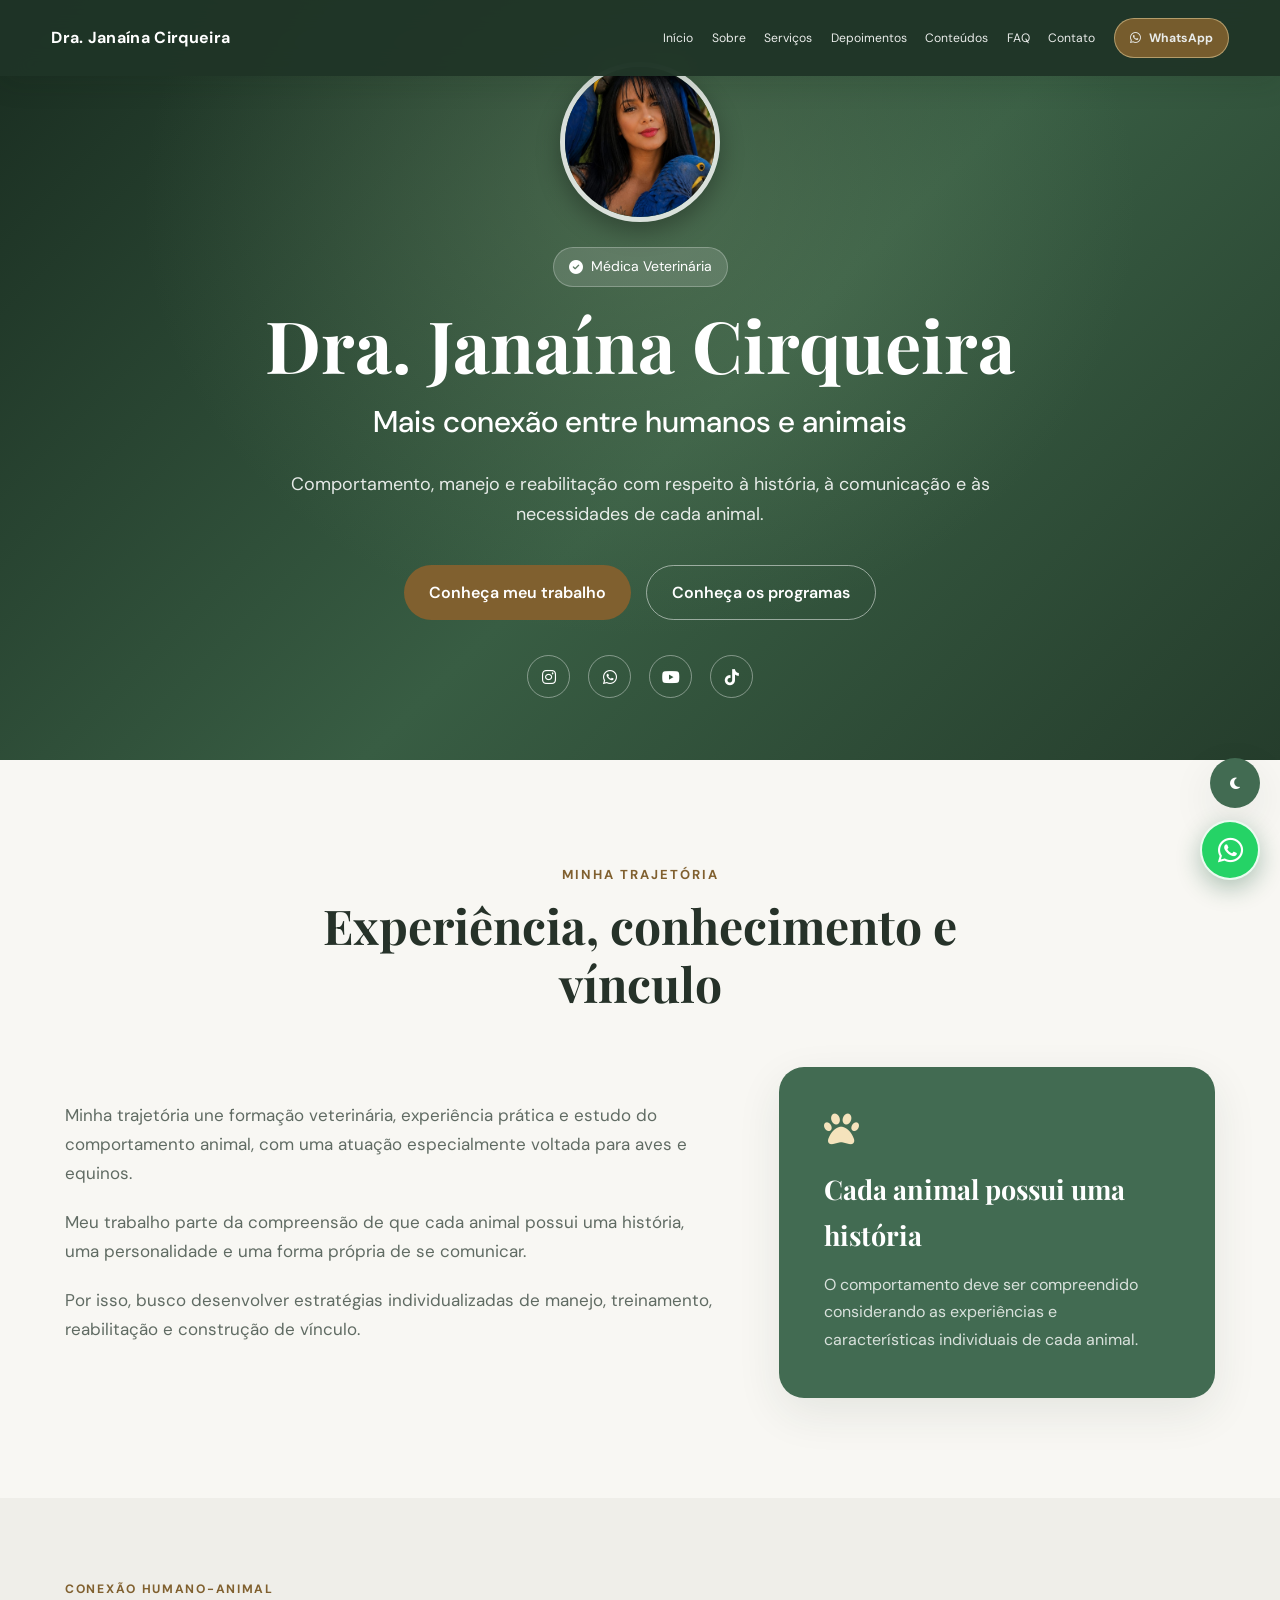
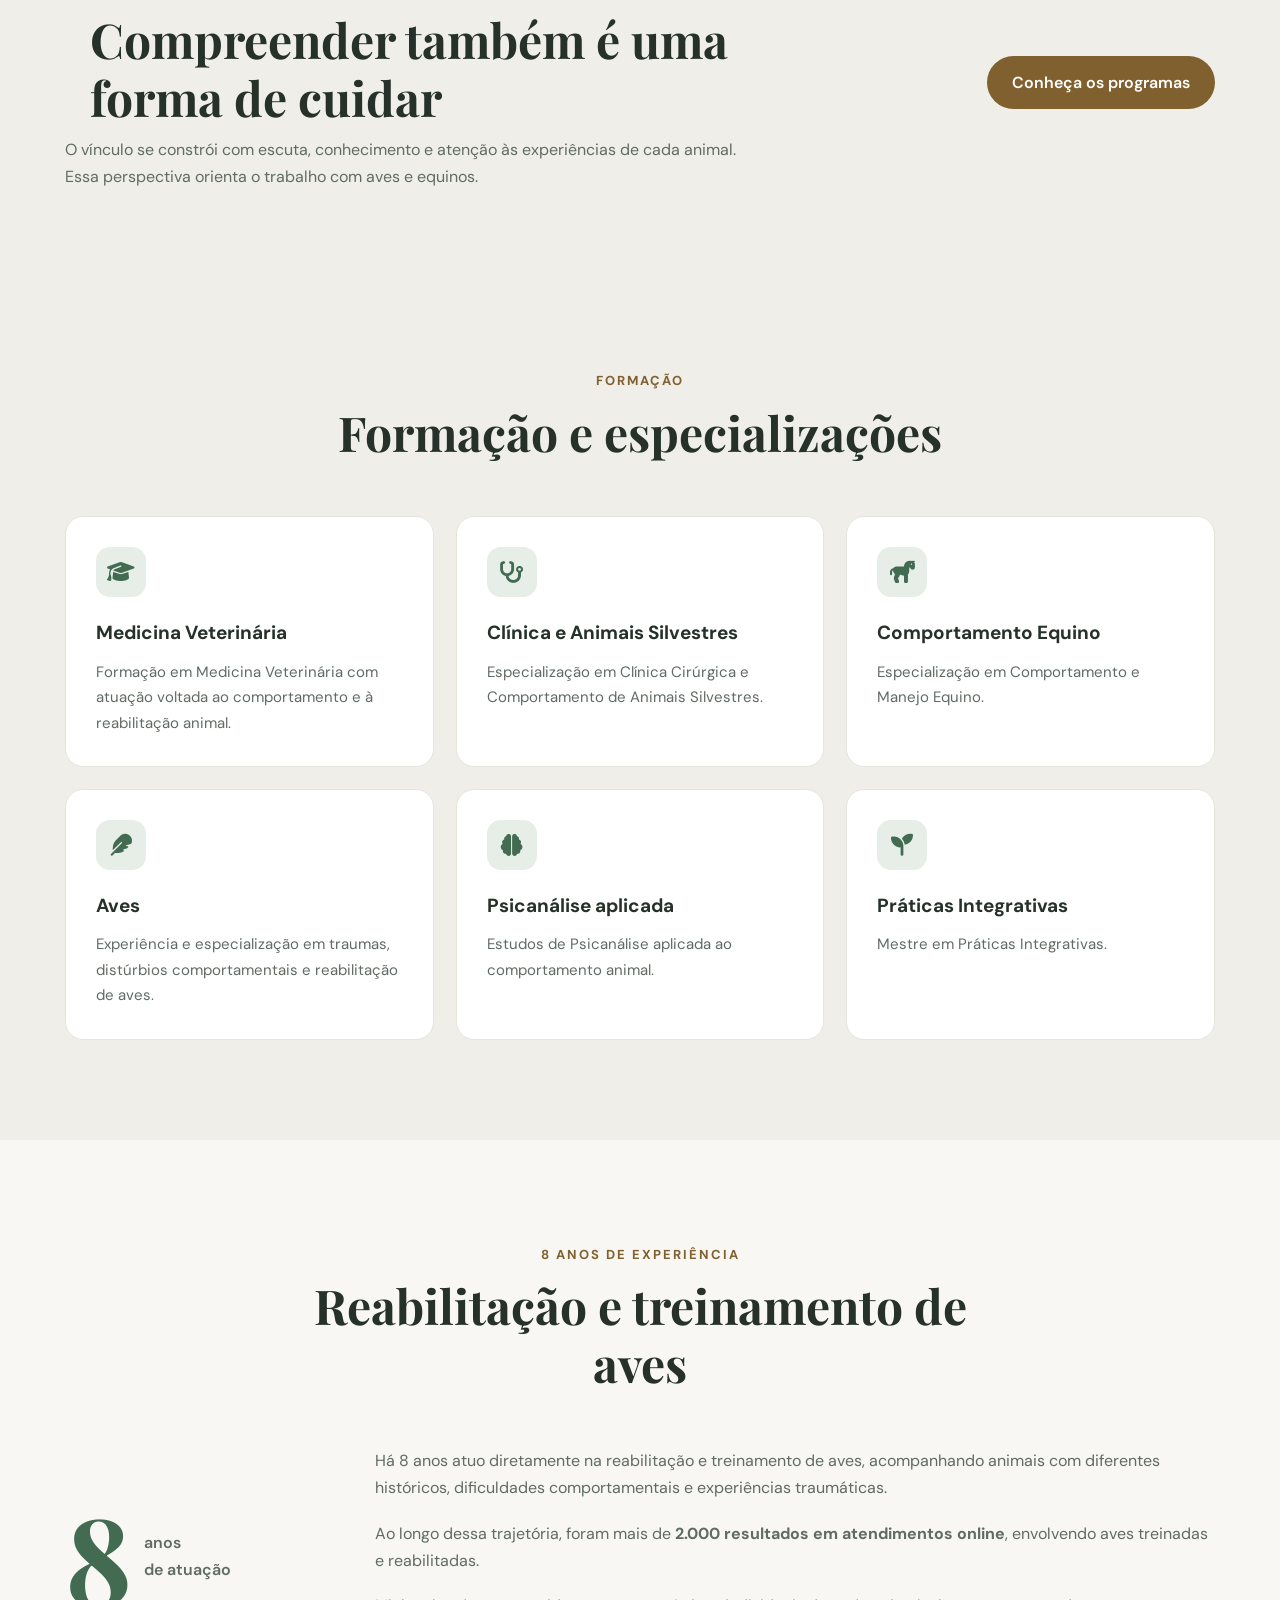
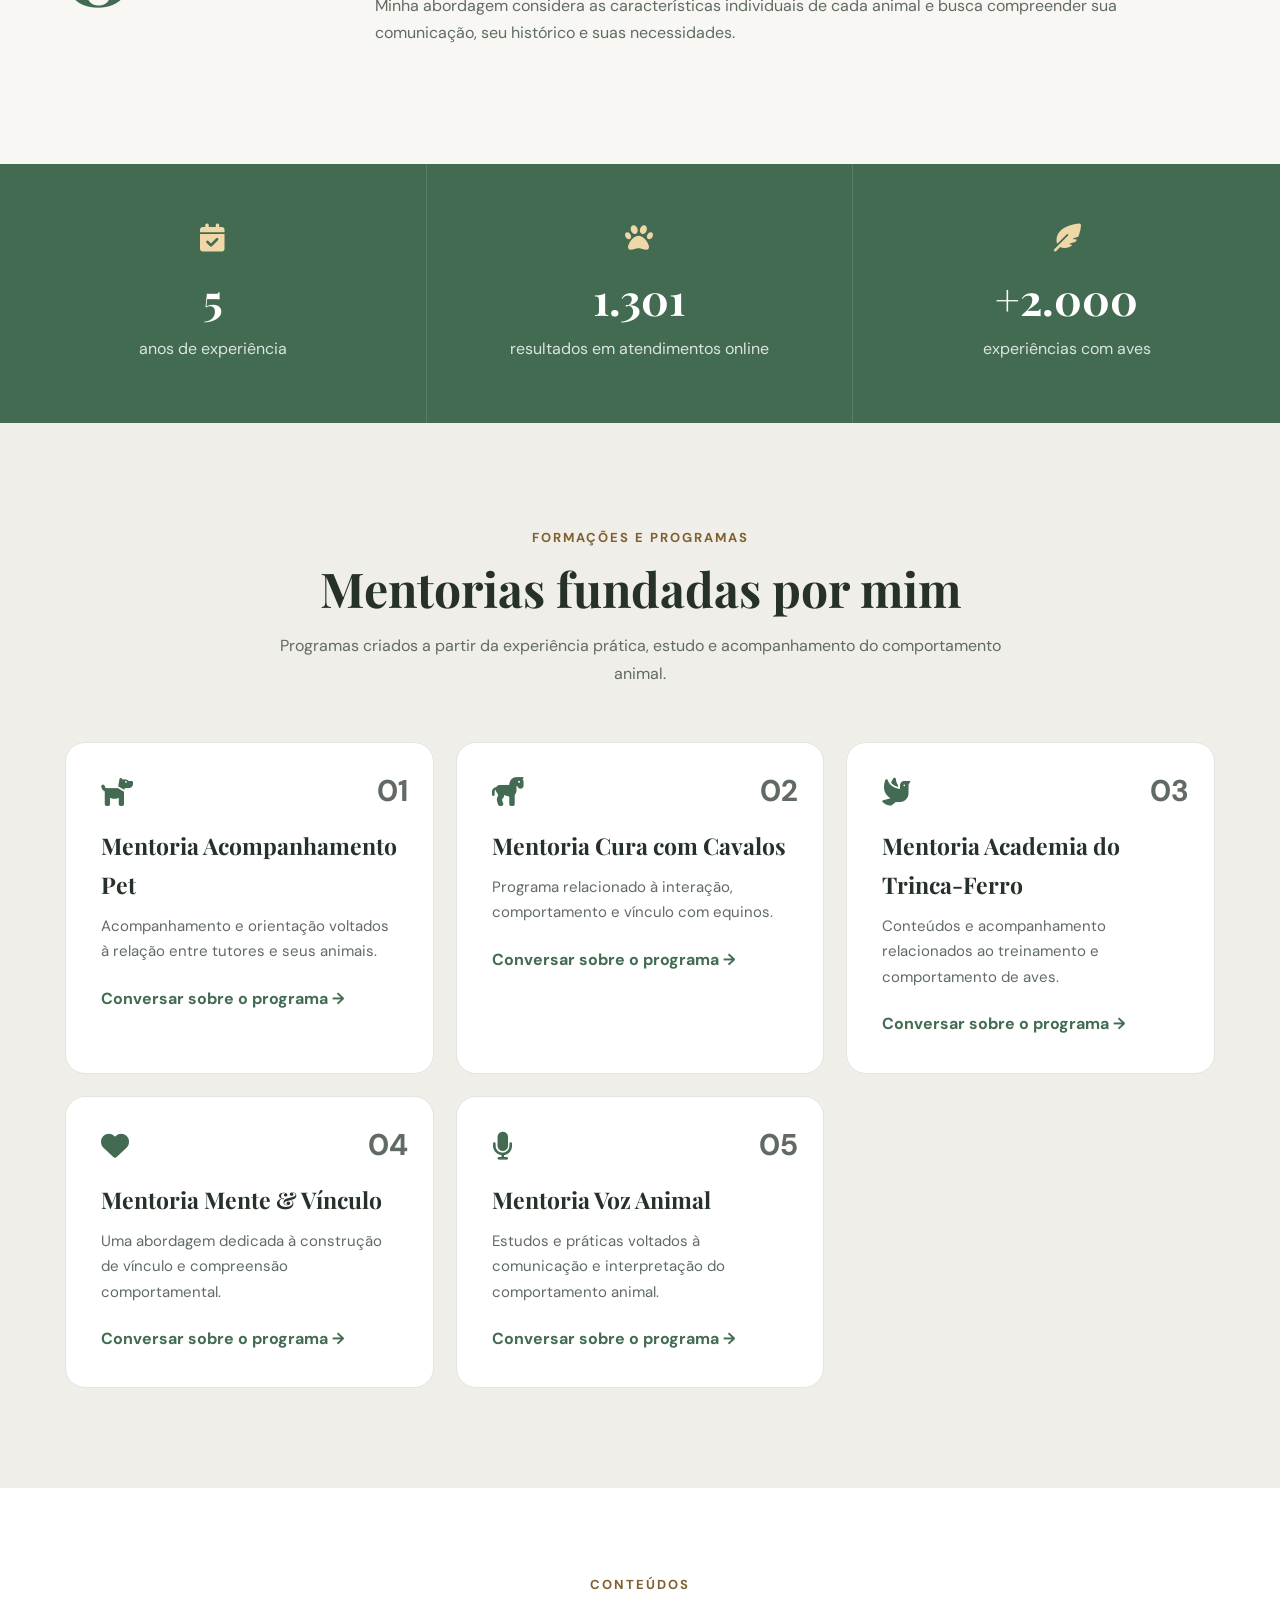
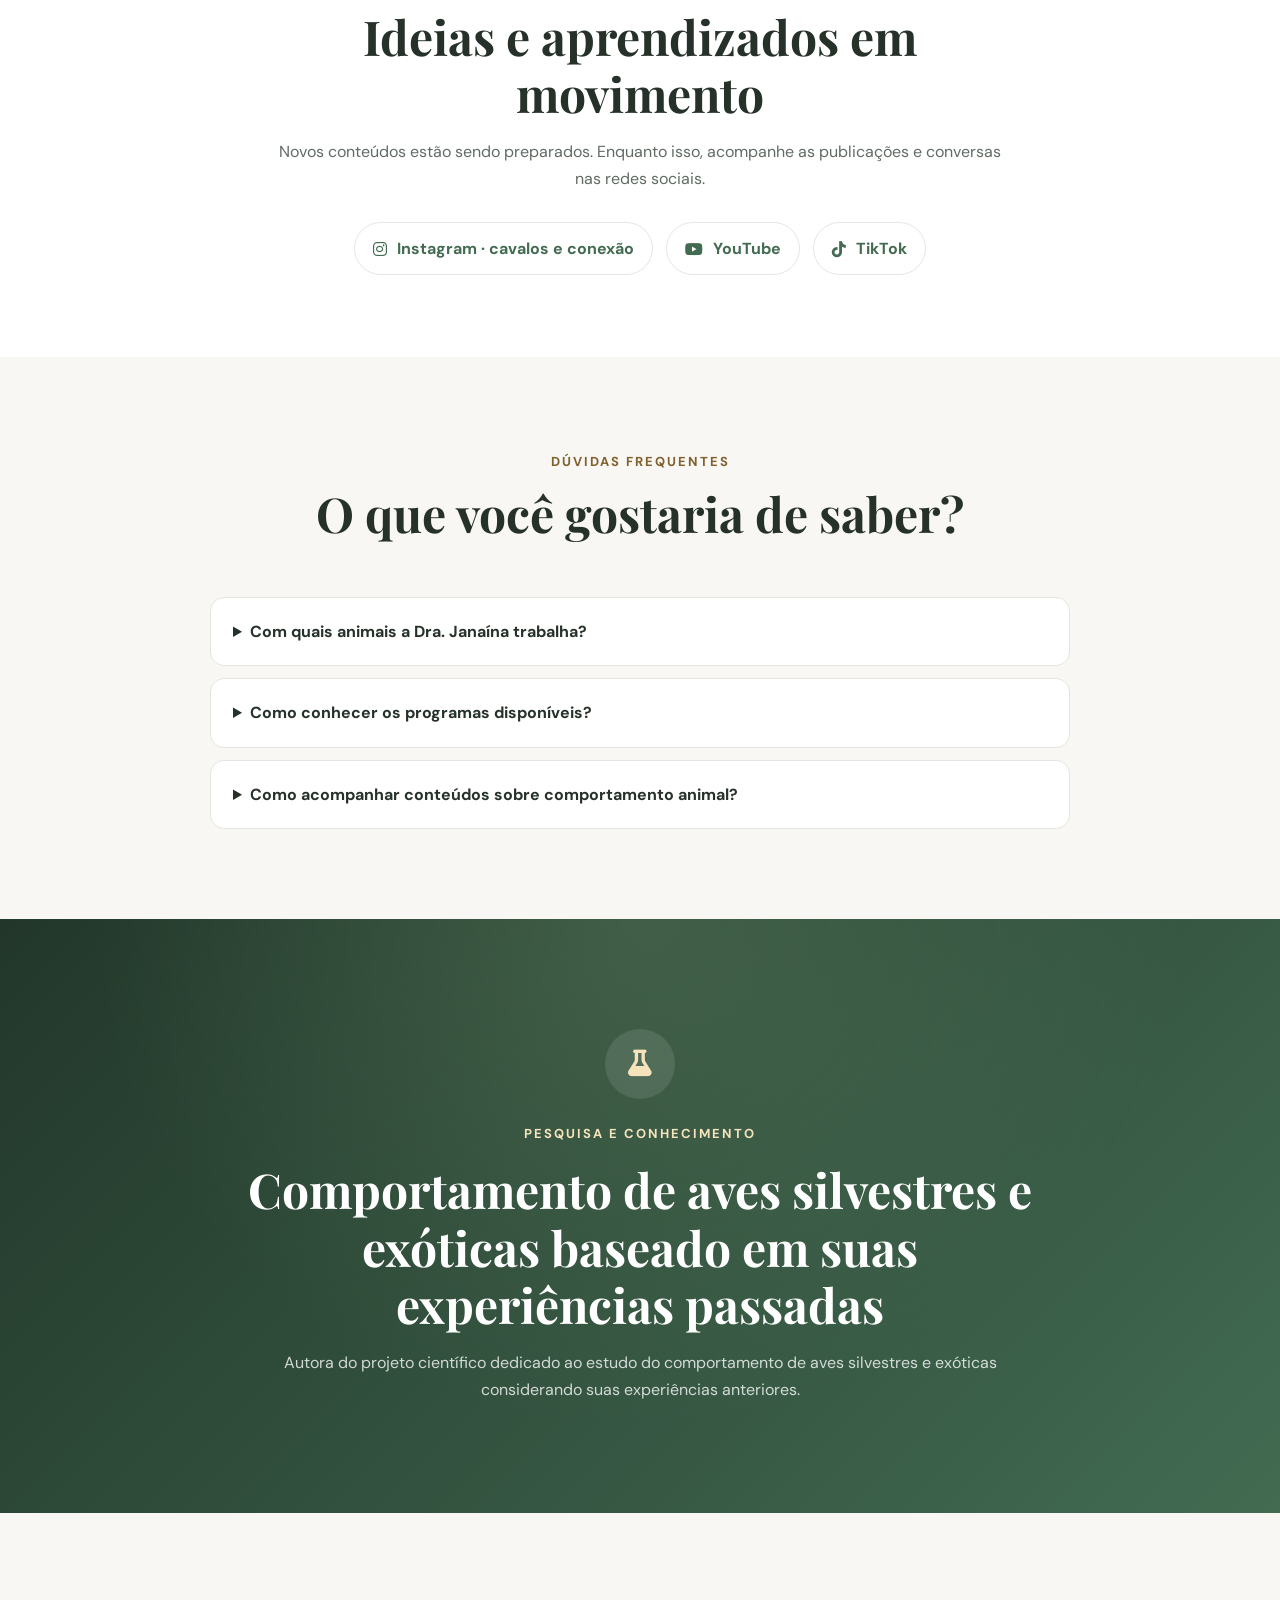
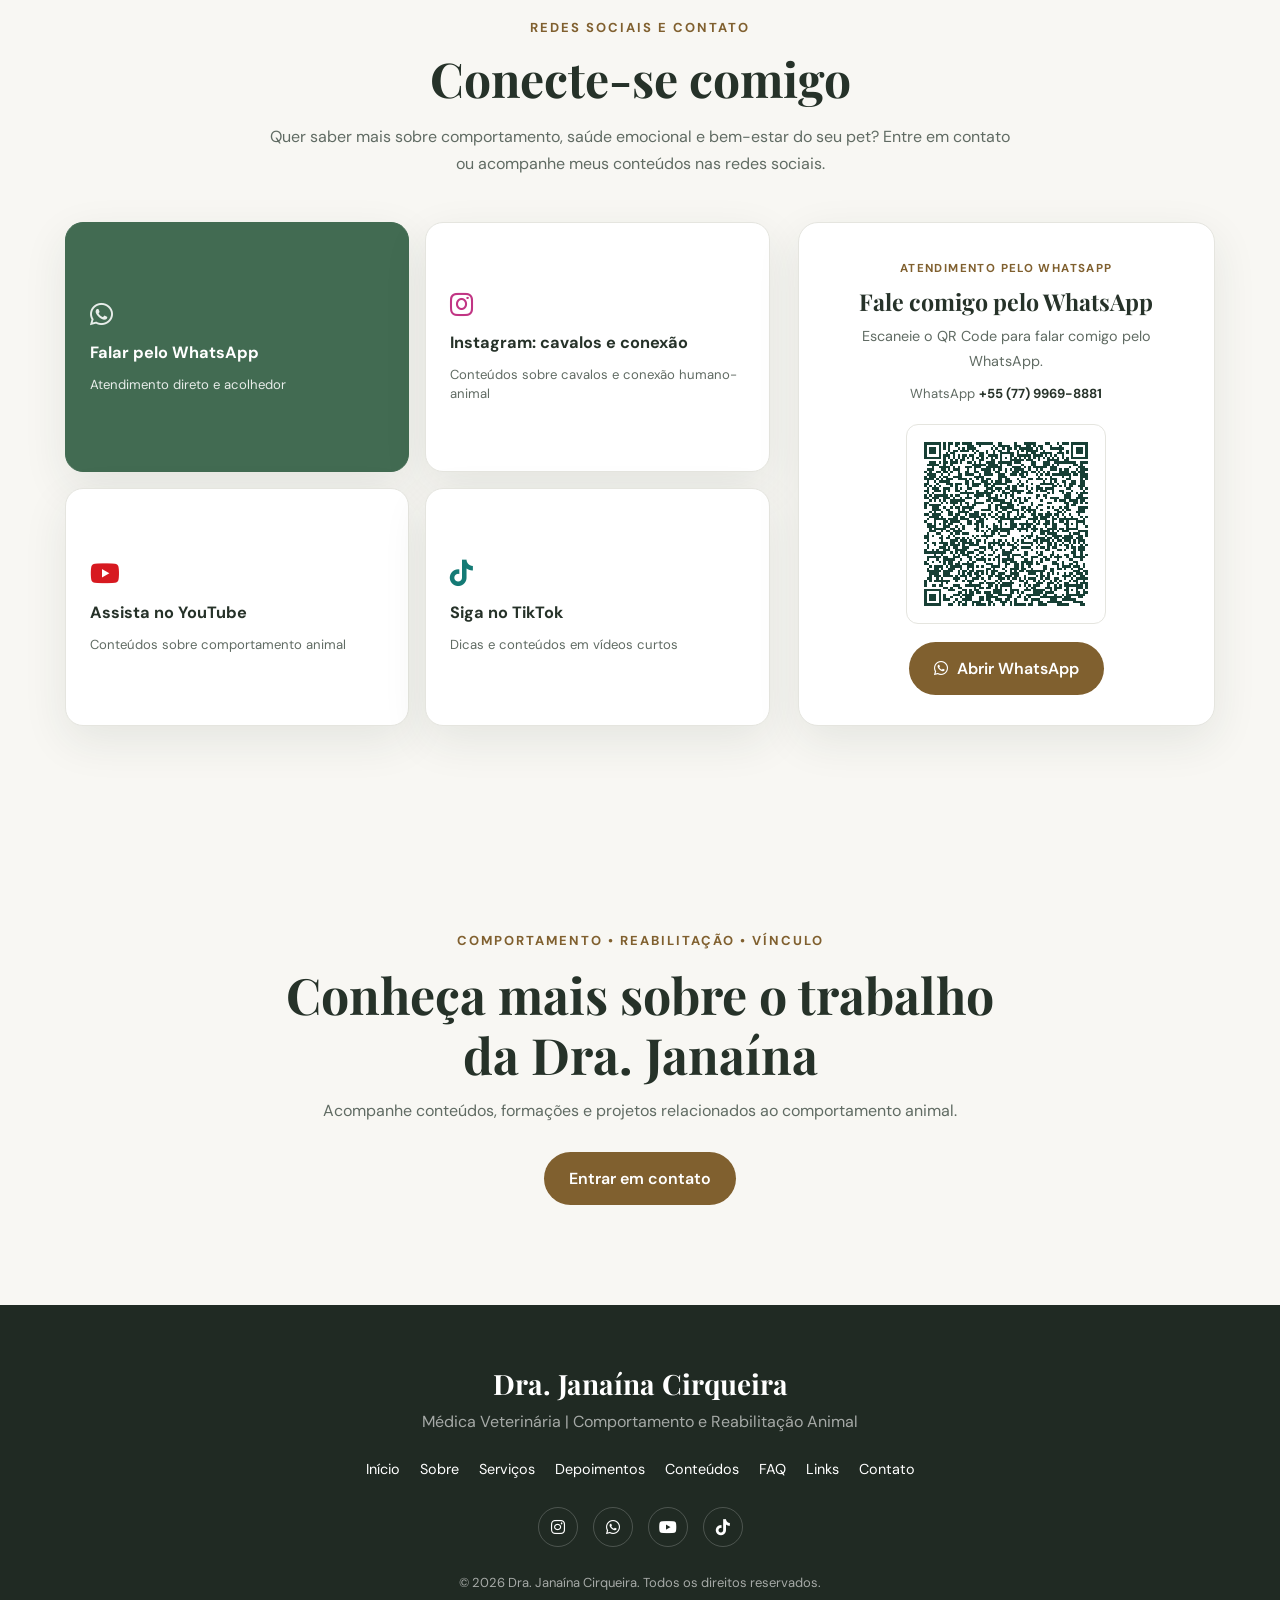
==== index.html @ d77b8976 "Fix accessibility and responsive layout issues Improve theme storage resilience, keyboard focus, and" ====
<!DOCTYPE html>
<html lang="pt-BR">
<head>
    <meta charset="UTF-8">
    <meta name="viewport" content="width=device-width, initial-scale=1.0">
    <title>Dra. Janaína Cirqueira | Mente Humano Animal</title>
    <meta name="description" content="Conheça o trabalho da Dra. Janaína Cirqueira com comportamento, manejo e reabilitação animal, com atuação especial em aves e equinos.">
    <link rel="canonical" href="https://danielvl33.github.io/perfil-janaina-site/">
    <meta property="og:type" content="website">
    <meta property="og:title" content="Dra. Janaína Cirqueira | Mente Humano Animal">
    <meta property="og:description" content="Comportamento, manejo e reabilitação animal com respeito à história e à comunicação de cada animal.">
    <meta property="og:url" content="https://danielvl33.github.io/perfil-janaina-site/">
    <meta property="og:image" content="https://danielvl33.github.io/perfil-janaina-site/img/janaina.jpg">
    <meta name="twitter:card" content="summary_large_image">
    <meta name="twitter:title" content="Dra. Janaína Cirqueira | Mente Humano Animal">
    <meta name="twitter:description" content="Comportamento, manejo e reabilitação animal com respeito à história e à comunicação de cada animal.">
    <meta name="twitter:image" content="https://danielvl33.github.io/perfil-janaina-site/img/janaina.jpg">
    <meta name="theme-color" content="#2f513c">
    <link rel="icon" href="favicon.svg" type="image/svg+xml">
    <link rel="stylesheet" href="style.css">
    <link rel="stylesheet" href="https://cdnjs.cloudflare.com/ajax/libs/font-awesome/6.5.2/css/all.min.css">
    <script type="application/ld+json">
    {
      "@context": "https://schema.org",
      "@type": "Person",
      "name": "Dra. Janaína Cirqueira",
      "jobTitle": "Médica Veterinária",
      "description": "Atuação em comportamento, manejo e reabilitação animal, com especial atenção a aves e equinos.",
      "image": "https://danielvl33.github.io/perfil-janaina-site/img/janaina.jpg",
      "sameAs": [
        "https://www.instagram.com/mentehumanoanimal?stkn=aWZvczNvdmJ4eDc5",
        "https://youtube.com/@mestredaconcienciaanimal?si=yA33mfYnlB5Yrd-f",
        "https://www.tiktok.com/@dracomportamental?_r=1&_t=ZS-9AFgJZx7Hey"
      ]
    }
    </script>
</head>
<body>

    <!-- BOTÃO TEMA -->
    <button class="theme-toggle" id="themeToggle" type="button" aria-label="Alternar tema">
        <i class="fa-solid fa-moon" aria-hidden="true"></i>
    </button>

    <!-- HERO -->
    <header class="hero" id="inicio">
        <div class="hero-overlay"></div>
        <nav class="site-nav" aria-label="Navegação principal">
            <a class="site-nav-brand" href="index.html#inicio">Dra. Janaína Cirqueira</a>
            <button class="nav-toggle" type="button" aria-expanded="false" aria-controls="primary-navigation" aria-label="Abrir menu">
                <span></span><span></span><span></span>
            </button>
            <div class="site-nav-links" id="primary-navigation">
                <a href="index.html#inicio">Início</a>
                <a href="index.html#sobre">Sobre</a>
                <a href="index.html#mentorias">Serviços</a>
                <a href="depoimentos.html">Depoimentos</a>
                <a href="index.html#conteudos">Conteúdos</a>
                <a href="index.html#faq">FAQ</a>
                <a href="index.html#contato">Contato</a>
                <a class="site-nav-featured nav-whatsapp" href="https://wa.me/557799698881?text=Ol%C3%A1%21+Preciso+de+ajuda+com+meu+pet+e+vi+que+voc%C3%AA+trabalha+com+comportamento+e+sa%C3%BAde+emocional.+Pode+me+orientar%3F" target="_blank" rel="noopener noreferrer"><i class="fa-brands fa-whatsapp" aria-hidden="true"></i> WhatsApp</a>
            </div>
        </nav>
        <div class="hero-content">
            <div class="profile-photo">
                <img src="img/janaina.jpg" alt="Dra. Janaína Cirqueira" class="profile-photo-img">
            </div>
            <span class="badge">
                <i class="fa-solid fa-circle-check" aria-hidden="true"></i>
                Médica Veterinária
            </span>
            <h1>Dra. Janaína Cirqueira</h1>
            <h2>Mais conexão entre humanos e animais</h2>
            <p>Comportamento, manejo e reabilitação com respeito à história, à comunicação e às necessidades de cada animal.</p>
            <div class="hero-buttons">
                <a href="#sobre" class="btn primary">Conheça meu trabalho</a>
                <a href="#mentorias" class="btn secondary">Conheça os programas</a>
            </div>
            <div class="social-links">
                <a href="https://www.instagram.com/mentehumanoanimal?stkn=aWZvczNvdmJ4eDc5" target="_blank" rel="noopener noreferrer" aria-label="Instagram"><i class="fa-brands fa-instagram" aria-hidden="true"></i></a>
                <a href="https://wa.me/557799698881?text=Ol%C3%A1%21+Preciso+de+ajuda+com+meu+pet+e+vi+que+voc%C3%AA+trabalha+com+comportamento+e+sa%C3%BAde+emocional.+Pode+me+orientar%3F" target="_blank" rel="noopener noreferrer" aria-label="WhatsApp"><i class="fa-brands fa-whatsapp" aria-hidden="true"></i></a>
                <a href="https://youtube.com/@mestredaconcienciaanimal?si=yA33mfYnlB5Yrd-f" target="_blank" rel="noopener noreferrer" aria-label="YouTube"><i class="fa-brands fa-youtube" aria-hidden="true"></i></a>
                <a href="https://www.tiktok.com/@dracomportamental?_r=1&amp;_t=ZS-9AFgJZx7Hey" target="_blank" rel="noopener noreferrer" aria-label="TikTok"><i class="fa-brands fa-tiktok" aria-hidden="true"></i></a>
            </div>
        </div>
    </header>

    <main>
        <!-- SOBRE -->
        <section class="section" id="sobre">
            <div class="section-title">
                <span>Minha trajetória</span>
                <h2>Experiência, conhecimento e vínculo</h2>
            </div>
            <div class="about-grid">
                <div class="about-text">
                    <p>Minha trajetória une formação veterinária, experiência prática e estudo do comportamento animal, com uma atuação especialmente voltada para aves e equinos.</p>
                    <p>Meu trabalho parte da compreensão de que cada animal possui uma história, uma personalidade e uma forma própria de se comunicar.</p>
                    <p>Por isso, busco desenvolver estratégias individualizadas de manejo, treinamento, reabilitação e construção de vínculo.</p>
                </div>
                <div class="highlight-card">
                    <i class="fa-solid fa-paw" aria-hidden="true"></i>
                    <h3>Cada animal possui uma história</h3>
                    <p>O comportamento deve ser compreendido considerando as experiências e características individuais de cada animal.</p>
                </div>
            </div>
        </section>

        <section class="connection-band" aria-labelledby="connection-title">
            <div>
                <span>Conexão humano-animal</span>
                <h2 id="connection-title">Compreender também é uma forma de cuidar</h2>
                <p>O vínculo se constrói com escuta, conhecimento e atenção às experiências de cada animal. Essa perspectiva orienta o trabalho com aves e equinos.</p>
            </div>
            <a class="btn primary" href="#mentorias">Conheça os programas</a>
        </section>

        <!-- FORMAÇÃO -->
        <section class="section gray-section">
            <div class="section-title">
                <span>Formação</span>
                <h2>Formação e especializações</h2>
            </div>
            <div class="cards-grid">
                <article class="info-card">
                    <div class="card-icon"><i class="fa-solid fa-graduation-cap" aria-hidden="true"></i></div>
                    <h3>Medicina Veterinária</h3>
                    <p>Formação em Medicina Veterinária com atuação voltada ao comportamento e à reabilitação animal.</p>
                </article>
                <article class="info-card">
                    <div class="card-icon"><i class="fa-solid fa-stethoscope" aria-hidden="true"></i></div>
                    <h3>Clínica e Animais Silvestres</h3>
                    <p>Especialização em Clínica Cirúrgica e Comportamento de Animais Silvestres.</p>
                </article>
                <article class="info-card">
                    <div class="card-icon"><i class="fa-solid fa-horse" aria-hidden="true"></i></div>
                    <h3>Comportamento Equino</h3>
                    <p>Especialização em Comportamento e Manejo Equino.</p>
                </article>
                <article class="info-card">
                    <div class="card-icon"><i class="fa-solid fa-feather" aria-hidden="true"></i></div>
                    <h3>Aves</h3>
                    <p>Experiência e especialização em traumas, distúrbios comportamentais e reabilitação de aves.</p>
                </article>
                <article class="info-card">
                    <div class="card-icon"><i class="fa-solid fa-brain" aria-hidden="true"></i></div>
                    <h3>Psicanálise aplicada</h3>
                    <p>Estudos de Psicanálise aplicada ao comportamento animal.</p>
                </article>
                <article class="info-card">
                    <div class="card-icon"><i class="fa-solid fa-seedling" aria-hidden="true"></i></div>
                    <h3>Práticas Integrativas</h3>
                    <p>Mestre em Práticas Integrativas.</p>
                </article>
            </div>
        </section>

        <!-- AVES -->
        <section class="section" id="aves">
            <div class="section-title">
                <span>8 anos de experiência</span>
                <h2>Reabilitação e treinamento de aves</h2>
            </div>
            <div class="birds-content">
                <div class="experience-number">
                    <strong>8</strong>
                    <span>anos<br>de atuação</span>
                </div>
                <div>
                    <p>Há 8 anos atuo diretamente na reabilitação e treinamento de aves, acompanhando animais com diferentes históricos, dificuldades comportamentais e experiências traumáticas.</p>
                    <p>Ao longo dessa trajetória, foram mais de <strong>2.000 resultados em atendimentos online</strong>, envolvendo aves treinadas e reabilitadas.</p>
                    <p>Minha abordagem considera as características individuais de cada animal e busca compreender sua comunicação, seu histórico e suas necessidades.</p>
                </div>
            </div>
        </section>

        <!-- NÚMEROS -->
        <section class="stats">
            <div class="stat">
                <i class="fa-solid fa-calendar-check" aria-hidden="true"></i>
                <strong data-number="8">0</strong>
                <span>anos de experiência</span>
            </div>
            <div class="stat">
                <i class="fa-solid fa-paw" aria-hidden="true"></i>
                <strong data-number="2000">0</strong>
                <span>resultados em atendimentos online</span>
            </div>
            <div class="stat">
                <i class="fa-solid fa-feather-pointed" aria-hidden="true"></i>
                <strong>+2.000</strong>
                <span>experiências com aves</span>
            </div>
        </section>

        <!-- MENTORIAS -->
        <section class="section gray-section" id="mentorias">
            <div class="section-title">
                <span>Formações e programas</span>
                <h2>Mentorias fundadas por mim</h2>
                <p>Programas criados a partir da experiência prática, estudo e acompanhamento do comportamento animal.</p>
            </div>
            <div class="mentorias-grid">
                <article class="mentoria">
                    <span class="number">01</span>
                    <i class="fa-solid fa-dog" aria-hidden="true"></i>
                    <h3>Mentoria Acompanhamento Pet</h3>
                    <p>Acompanhamento e orientação voltados à relação entre tutores e seus animais.</p>
                    <a href="https://wa.me/557799698881?text=Ol%C3%A1%21+Preciso+de+ajuda+com+meu+pet+e+vi+que+voc%C3%AA+trabalha+com+comportamento+e+sa%C3%BAde+emocional.+Pode+me+orientar%3F" class="learn-more" target="_blank" rel="noopener noreferrer">Conversar sobre o programa <span aria-hidden="true">→</span></a>
                </article>
                <article class="mentoria">
                    <span class="number">02</span>
                    <i class="fa-solid fa-horse" aria-hidden="true"></i>
                    <h3>Mentoria Cura com Cavalos</h3>
                    <p>Programa relacionado à interação, comportamento e vínculo com equinos.</p>
                    <a href="https://wa.me/557799698881?text=Ol%C3%A1%21+Preciso+de+ajuda+com+meu+pet+e+vi+que+voc%C3%AA+trabalha+com+comportamento+e+sa%C3%BAde+emocional.+Pode+me+orientar%3F" class="learn-more" target="_blank" rel="noopener noreferrer">Conversar sobre o programa <span aria-hidden="true">→</span></a>
                </article>
                <article class="mentoria">
                    <span class="number">03</span>
                    <i class="fa-solid fa-dove" aria-hidden="true"></i>
                    <h3>Mentoria Academia do Trinca-Ferro</h3>
                    <p>Conteúdos e acompanhamento relacionados ao treinamento e comportamento de aves.</p>
                    <a href="https://wa.me/557799698881?text=Ol%C3%A1%21+Preciso+de+ajuda+com+meu+pet+e+vi+que+voc%C3%AA+trabalha+com+comportamento+e+sa%C3%BAde+emocional.+Pode+me+orientar%3F" class="learn-more" target="_blank" rel="noopener noreferrer">Conversar sobre o programa <span aria-hidden="true">→</span></a>
                </article>
                <article class="mentoria">
                    <span class="number">04</span>
                    <i class="fa-solid fa-heart" aria-hidden="true"></i>
                    <h3>Mentoria Mente &amp; Vínculo</h3>
                    <p>Uma abordagem dedicada à construção de vínculo e compreensão comportamental.</p>
                    <a href="https://wa.me/557799698881?text=Ol%C3%A1%21+Preciso+de+ajuda+com+meu+pet+e+vi+que+voc%C3%AA+trabalha+com+comportamento+e+sa%C3%BAde+emocional.+Pode+me+orientar%3F" class="learn-more" target="_blank" rel="noopener noreferrer">Conversar sobre o programa <span aria-hidden="true">→</span></a>
                </article>
                <article class="mentoria">
                    <span class="number">05</span>
                    <i class="fa-solid fa-microphone" aria-hidden="true"></i>
                    <h3>Mentoria Voz Animal</h3>
                    <p>Estudos e práticas voltados à comunicação e interpretação do comportamento animal.</p>
                    <a href="https://wa.me/557799698881?text=Ol%C3%A1%21+Preciso+de+ajuda+com+meu+pet+e+vi+que+voc%C3%AA+trabalha+com+comportamento+e+sa%C3%BAde+emocional.+Pode+me+orientar%3F" class="learn-more" target="_blank" rel="noopener noreferrer">Conversar sobre o programa <span aria-hidden="true">→</span></a>
                </article>
            </div>
        </section>

        <section class="content-placeholder" id="conteudos">
            <div class="section-title">
                <span>Conteúdos</span>
                <h2>Ideias e aprendizados em movimento</h2>
                <p>Novos conteúdos estão sendo preparados. Enquanto isso, acompanhe as publicações e conversas nas redes sociais.</p>
            </div>
            <div class="content-social-links">
                <a href="https://www.instagram.com/mentehumanoanimal?stkn=aWZvczNvdmJ4eDc5" target="_blank" rel="noopener noreferrer"><i class="fa-brands fa-instagram" aria-hidden="true"></i> Instagram · cavalos e conexão</a>
                <a href="https://youtube.com/@mestredaconcienciaanimal?si=yA33mfYnlB5Yrd-f" target="_blank" rel="noopener noreferrer"><i class="fa-brands fa-youtube" aria-hidden="true"></i> YouTube</a>
                <a href="https://www.tiktok.com/@dracomportamental?_r=1&amp;_t=ZS-9AFgJZx7Hey" target="_blank" rel="noopener noreferrer"><i class="fa-brands fa-tiktok" aria-hidden="true"></i> TikTok</a>
            </div>
        </section>

        <section class="faq-section" id="faq">
            <div class="section-title">
                <span>Dúvidas frequentes</span>
                <h2>O que você gostaria de saber?</h2>
            </div>
            <div class="faq-list">
                <details>
                    <summary>Com quais animais a Dra. Janaína trabalha?</summary>
                    <p>A atuação tem atenção especial a aves e equinos, além dos programas de acompanhamento relacionados a pets.</p>
                </details>
                <details>
                    <summary>Como conhecer os programas disponíveis?</summary>
                    <p>Entre em contato pelo WhatsApp para conversar sobre os programas e saber mais sobre a proposta que melhor atende à sua necessidade.</p>
                </details>
                <details>
                    <summary>Como acompanhar conteúdos sobre comportamento animal?</summary>
                    <p>Acompanhe as redes sociais da Dra. Janaína pelos links nesta página. A seção de conteúdos será atualizada quando novas publicações estiverem disponíveis.</p>
                </details>
            </div>
        </section>

        <!-- PESQUISA -->
        <section class="research">
            <div class="research-content">
                <div class="research-icon"><i class="fa-solid fa-flask" aria-hidden="true"></i></div>
                <span>Pesquisa e conhecimento</span>
                <h2>Comportamento de aves silvestres e exóticas baseado em suas experiências passadas</h2>
                <p>Autora do projeto científico dedicado ao estudo do comportamento de aves silvestres e exóticas considerando suas experiências anteriores.</p>
            </div>
        </section>

        <section class="contact-section" id="contato" aria-labelledby="contact-title">
            <div class="contact-container">
                <div class="section-title">
                    <span>Redes sociais e contato</span>
                    <h2 id="contact-title">Conecte-se comigo</h2>
                    <p>Quer saber mais sobre comportamento, saúde emocional e bem-estar do seu pet? Entre em contato ou acompanhe meus conteúdos nas redes sociais.</p>
                </div>

                <div class="contact-layout">
                    <nav class="social-cards" aria-label="Redes sociais da Dra. Janaína">
                        <a class="social-card social-card-whatsapp" href="https://wa.me/557799698881?text=Ol%C3%A1%21+Preciso+de+ajuda+com+meu+pet+e+vi+que+voc%C3%AA+trabalha+com+comportamento+e+sa%C3%BAde+emocional.+Pode+me+orientar%3F" target="_blank" rel="noopener noreferrer" aria-label="Falar pelo WhatsApp" title="Falar pelo WhatsApp">
                            <i class="fa-brands fa-whatsapp" aria-hidden="true"></i>
                            <span>Falar pelo WhatsApp</span>
                            <small>Atendimento direto e acolhedor</small>
                        </a>
                        <a class="social-card social-card-instagram" href="https://www.instagram.com/mentehumanoanimal?stkn=aWZvczNvdmJ4eDc5" target="_blank" rel="noopener noreferrer" aria-label="Visitar Instagram">
                            <i class="fa-brands fa-instagram" aria-hidden="true"></i>
                            <span>Instagram: cavalos e conexão</span>
                            <small>Conteúdos sobre cavalos e conexão humano-animal</small>
                        </a>
                        <a class="social-card social-card-youtube" href="https://youtube.com/@mestredaconcienciaanimal?si=yA33mfYnlB5Yrd-f" target="_blank" rel="noopener noreferrer" aria-label="Assista no YouTube" title="Assista no YouTube">
                            <i class="fa-brands fa-youtube" aria-hidden="true"></i>
                            <span>Assista no YouTube</span>
                            <small>Conteúdos sobre comportamento animal</small>
                        </a>
                        <a class="social-card social-card-tiktok" href="https://www.tiktok.com/@dracomportamental?_r=1&amp;_t=ZS-9AFgJZx7Hey" target="_blank" rel="noopener noreferrer" aria-label="Siga no TikTok" title="Siga no TikTok">
                            <i class="fa-brands fa-tiktok" aria-hidden="true"></i>
                            <span>Siga no TikTok</span>
                            <small>Dicas e conteúdos em vídeos curtos</small>
                        </a>
                    </nav>

                    <aside class="contact-qr" aria-labelledby="contact-qr-title">
                        <div class="contact-qr-copy">
                            <span class="contact-eyebrow">Atendimento pelo WhatsApp</span>
                            <h3 id="contact-qr-title">Fale comigo pelo WhatsApp</h3>
                            <p>Escaneie o QR Code para falar comigo pelo WhatsApp.</p>
                            <p class="contact-phone">WhatsApp <strong>+55 (77) 9969-8881</strong></p>
                        </div>
                        <img class="contact-qr-image" src="img/whatsapp-qr.svg" width="200" height="200" alt="QR Code para abrir o WhatsApp com a mensagem de contato">
                        <a class="btn primary contact-qr-button" href="https://wa.me/557799698881?text=Ol%C3%A1%21+Preciso+de+ajuda+com+meu+pet+e+vi+que+voc%C3%AA+trabalha+com+comportamento+e+sa%C3%BAde+emocional.+Pode+me+orientar%3F" target="_blank" rel="noopener noreferrer" aria-label="Abrir WhatsApp" title="Abrir WhatsApp">
                            <i class="fa-brands fa-whatsapp" aria-hidden="true"></i>
                            Abrir WhatsApp
                        </a>
                    </aside>
                </div>
            </div>
        </section>

        <!-- CTA -->
        <section class="cta">
            <div>
                <span>Comportamento • Reabilitação • Vínculo</span>
                <h2>Conheça mais sobre o trabalho da Dra. Janaína</h2>
                <p>Acompanhe conteúdos, formações e projetos relacionados ao comportamento animal.</p>
                <a href="https://wa.me/557799698881?text=Ol%C3%A1%21+Preciso+de+ajuda+com+meu+pet+e+vi+que+voc%C3%AA+trabalha+com+comportamento+e+sa%C3%BAde+emocional.+Pode+me+orientar%3F" class="btn primary" target="_blank" rel="noopener noreferrer">Entrar em contato</a>
            </div>
        </section>
    </main>

    <!-- FOOTER -->
    <footer>
        <div class="footer-content">
            <h3>Dra. Janaína Cirqueira</h3>
            <p>Médica Veterinária | Comportamento e Reabilitação Animal</p>
            <nav class="footer-nav" aria-label="Navegação do rodapé">
                <a href="index.html#inicio">Início</a><a href="index.html#sobre">Sobre</a><a href="index.html#mentorias">Serviços</a><a href="depoimentos.html">Depoimentos</a><a href="index.html#conteudos">Conteúdos</a><a href="index.html#faq">FAQ</a><a href="links/">Links</a><a href="index.html#contato">Contato</a>
            </nav>
            <div class="footer-social">
                <a href="https://www.instagram.com/mentehumanoanimal?stkn=aWZvczNvdmJ4eDc5" target="_blank" rel="noopener noreferrer" aria-label="Instagram"><i class="fa-brands fa-instagram" aria-hidden="true"></i></a>
                <a href="https://wa.me/557799698881?text=Ol%C3%A1%21+Preciso+de+ajuda+com+meu+pet+e+vi+que+voc%C3%AA+trabalha+com+comportamento+e+sa%C3%BAde+emocional.+Pode+me+orientar%3F" target="_blank" rel="noopener noreferrer" aria-label="WhatsApp"><i class="fa-brands fa-whatsapp" aria-hidden="true"></i></a>
                <a href="https://youtube.com/@mestredaconcienciaanimal?si=yA33mfYnlB5Yrd-f" target="_blank" rel="noopener noreferrer" aria-label="YouTube"><i class="fa-brands fa-youtube" aria-hidden="true"></i></a>
                <a href="https://www.tiktok.com/@dracomportamental?_r=1&amp;_t=ZS-9AFgJZx7Hey" target="_blank" rel="noopener noreferrer" aria-label="TikTok"><i class="fa-brands fa-tiktok" aria-hidden="true"></i></a>
            </div>
            <p class="copyright">© <span id="year"></span> Dra. Janaína Cirqueira. Todos os direitos reservados.</p>
        </div>
    </footer>

    <a class="whatsapp-float" href="https://wa.me/557799698881?text=Ol%C3%A1%21+Preciso+de+ajuda+com+meu+pet+e+vi+que+voc%C3%AA+trabalha+com+comportamento+e+sa%C3%BAde+emocional.+Pode+me+orientar%3F" target="_blank" rel="noopener noreferrer" aria-label="Abrir WhatsApp" title="Fale comigo pelo WhatsApp">
        <i class="fa-brands fa-whatsapp" aria-hidden="true"></i>
    </a>

    <script src="script.js"></script>
</body>
</html>
---- style.css ----
@import url('https://fonts.googleapis.com/css2?family=DM+Sans:wght@400;500;600;700&family=Playfair+Display:wght@500;600;700&display=swap');

:root {
    --primary: #426b52;
    --primary-dark: #2f513c;
    --secondary: #b08a54;
    --accent-text: #80602f;
    --link-color: #426b52;
    --focus-color: #80602f;
    --background: #f8f7f3;
    --card: #ffffff;
    --text: #263229;
    --muted: #606b63;
    --border: #e5e5df;
    --white: #ffffff;
    --shadow: 0 15px 45px rgba(35, 50, 40, 0.09);
}

.connection-band {
    display: flex;
    align-items: center;
    justify-content: space-between;
    gap: 35px;
    padding: 76px max(4%, calc((100% - 1150px) / 2));
    background: #efeee9;
}

body.dark-theme .connection-band { background: #1c231d; }
.connection-band > div { max-width: 740px; }
.connection-band h2 { max-width: 650px; margin-left: 0; }
.connection-band p { max-width: 700px; }
.connection-band .btn { flex: 0 0 auto; }

/* Estilos do Modo Escuro */
body.dark-theme {
    --background: #151b17;
    --card: #202820;
    --text: #f1f3ef;
    --muted: #aeb8b0;
    --border: #303a32;
    --white: #202820;
    --accent-text: #e2c58f;
    --link-color: #a4c9a5;
    --focus-color: #f0d7a7;
}

.content-placeholder {
    padding: 82px 4%;
    background: var(--card);
}

.content-placeholder .section-title { margin-bottom: 30px; }

.content-social-links {
    display: flex;
    flex-wrap: wrap;
    justify-content: center;
    gap: 13px;
}

.content-social-links a {
    display: inline-flex;
    align-items: center;
    gap: 10px;
    padding: 12px 18px;
    border: 1px solid var(--border);
    border-radius: 999px;
    color: var(--link-color);
    font-weight: 700;
}

.faq-section {
    width: min(860px, 92%);
    margin: auto;
    padding: 90px 0;
}

.faq-list { display: grid; gap: 12px; }

.faq-list details {
    padding: 20px 22px;
    border: 1px solid var(--border);
    border-radius: 14px;
    background: var(--card);
}

.faq-list summary { cursor: pointer; font-weight: 700; }
.faq-list details p { margin-top: 12px; color: var(--muted); }

body.dark-theme .gray-section {
    background: #1c231d;
}

* {
    margin: 0;
    padding: 0;
    box-sizing: border-box;
}

html {
    scroll-behavior: smooth;
    scroll-padding-top: 88px;
}

body {
    font-family: "DM Sans", sans-serif;
    background: var(--background);
    color: var(--text);
    line-height: 1.7;
    transition: background 0.3s ease, color 0.3s ease;
}

a {
    text-decoration: none;
    color: inherit;
}

.hero {
    min-height: 760px;
    position: relative;
    display: flex;
    justify-content: center;
    align-items: center;
    background: radial-gradient(ellipse at 50% 27%, rgba(117, 148, 112, .35), transparent 55%),
                linear-gradient(135deg, #192c20 0%, #385d43 55%, #253d2c 100%);
    background-size: cover;
    background-position: center;
    color: white;
    text-align: center;
}

.site-nav {
    position: fixed;
    z-index: 1000;
    top: 0;
    left: 0;
    display: flex;
    width: 100%;
    min-height: 76px;
    align-items: center;
    justify-content: center;
    gap: clamp(18px, 3vw, 48px);
    padding: 10px clamp(18px, 4vw, 64px);
    background: rgba(31, 53, 39, .94);
    box-shadow: 0 8px 28px rgba(14, 30, 20, .12);
    backdrop-filter: blur(14px);
    color: #fff;
}

.site-nav-brand {
    flex: 0 0 auto;
    font-weight: 700;
    letter-spacing: .02em;
    margin-right: auto;
}

.site-nav-links {
    display: flex;
    align-items: center;
    justify-content: flex-end;
    gap: clamp(10px, 1.45vw, 22px);
    font-size: clamp(.76rem, .92vw, .9rem);
}

.site-nav-links a {
    border-radius: 999px;
    opacity: .9;
    transition: background .2s ease, opacity .2s ease, color .2s ease;
}

.site-nav-links a:hover,
.site-nav-links a:focus-visible {
    opacity: 1;
}

.site-nav-links .site-nav-featured {
    display: inline-flex;
    align-items: center;
    gap: 8px;
    padding: 9px 15px;
    border: 1px solid rgba(226, 197, 143, .7);
    background: var(--accent-text);
    font-weight: 700;
}

.nav-toggle {
    display: none;
    width: 44px;
    height: 44px;
    flex: 0 0 auto;
    align-items: center;
    justify-content: center;
    flex-direction: column;
    gap: 5px;
    border: 1px solid rgba(255, 255, 255, .35);
    border-radius: 12px;
    background: transparent;
    color: #fff;
    cursor: pointer;
}

.nav-toggle span {
    display: block;
    width: 19px;
    height: 2px;
    border-radius: 2px;
    background: currentColor;
}

.page-header {
    position: relative;
    display: flex;
    min-height: 350px;
    align-items: flex-end;
    justify-content: center;
    padding: 140px 20px 55px;
    background: linear-gradient(135deg, #22372a, #426b52);
    color: #fff;
}

.page-header .site-nav {
    top: 0;
}

.page-header-content {
    width: min(900px, 100%);
    text-align: center;
}

.page-header-content > span {
    color: #f5e3bc;
    font-size: .75rem;
    font-weight: 700;
    letter-spacing: .14em;
    text-transform: uppercase;
}

.page-header-content h1 {
    margin: 8px 0 10px;
    font-family: "Playfair Display", serif;
    font-size: clamp(2.6rem, 6vw, 4.2rem);
    line-height: 1.1;
}

.page-header-content p {
    max-width: 690px;
    margin: auto;
    color: rgba(255, 255, 255, .86);
}

.testimonials-main {
    min-height: 45vh;
}

.testimonials-section {
    width: min(1180px, 92%);
    margin: auto;
    padding: 78px 0 90px;
}

.visually-hidden {
    position: absolute;
    width: 1px;
    height: 1px;
    overflow: hidden;
    clip: rect(0, 0, 0, 0);
    white-space: nowrap;
    clip-path: inset(50%);
}

.testimonials-gallery {
    display: grid;
    grid-template-columns: repeat(3, minmax(0, 1fr));
    align-items: start;
    gap: 22px;
}

.testimonial-card {
    position: relative;
    display: block;
    width: 100%;
    overflow: hidden;
    padding: 0;
    border: 1px solid var(--border);
    border-radius: 16px;
    background: var(--card);
    box-shadow: var(--shadow);
    cursor: zoom-in;
    text-align: left;
    animation: testimonial-card-enter .45s both;
    animation-delay: calc(var(--testimonial-index, 0) * 55ms);
    transition: transform .25s ease, box-shadow .25s ease;
}

@keyframes testimonial-card-enter {
    from { opacity: 0; transform: translateY(14px); }
    to { opacity: 1; transform: translateY(0); }
}

.testimonial-card:hover {
    transform: translateY(-4px);
    box-shadow: 0 20px 48px rgba(35, 50, 40, .17);
}

.testimonial-card img {
    display: block;
    width: 100%;
    height: auto;
    background: var(--card);
}

.testimonial-zoom-hint {
    position: absolute;
    right: 12px;
    bottom: 12px;
    display: inline-flex;
    align-items: center;
    gap: 7px;
    padding: 7px 10px;
    border-radius: 999px;
    background: rgba(20, 29, 23, .78);
    color: #fff;
    font-size: .78rem;
    opacity: 0;
    transition: opacity .2s ease;
}

.testimonial-card:hover .testimonial-zoom-hint,
.testimonial-card:focus-visible .testimonial-zoom-hint {
    opacity: 1;
}

.testimonials-empty {
    grid-column: 1 / -1;
    padding: 55px 24px;
    border: 1px dashed var(--border);
    border-radius: 16px;
    color: var(--muted);
    text-align: center;
}

.testimonials-privacy {
    margin-top: 35px;
    color: var(--muted);
    font-size: .82rem;
    text-align: center;
}

.testimonial-lightbox {
    position: fixed;
    width: min(96vw, 1240px);
    max-width: none;
    max-height: 94dvh;
    overflow: hidden;
    padding: 16px;
    border: 1px solid rgba(255, 255, 255, .16);
    border-radius: 18px;
    background: #111712;
    color: #fff;
    box-shadow: 0 30px 100px rgba(0, 0, 0, .55);
}

.testimonial-lightbox[open] {
    display: flex;
    flex-direction: column;
    align-items: center;
}

.testimonial-lightbox::backdrop {
    background: rgba(7, 12, 9, .86);
    backdrop-filter: blur(4px);
}

.lightbox-toolbar {
    display: flex;
    width: 100%;
    min-height: 42px;
    align-items: center;
    justify-content: space-between;
    padding: 0 3px 10px;
}

.lightbox-counter {
    color: rgba(255, 255, 255, .78);
    font-size: .9rem;
    font-variant-numeric: tabular-nums;
}

.lightbox-close,
.lightbox-arrow {
    display: grid;
    width: 44px;
    height: 44px;
    flex: 0 0 auto;
    place-items: center;
    border: 1px solid rgba(255, 255, 255, .24);
    border-radius: 50%;
    background: rgba(255, 255, 255, .12);
    color: #fff;
    cursor: pointer;
    font-size: 1.1rem;
    transition: background .2s ease, transform .2s ease;
}

.lightbox-close:hover,
.lightbox-arrow:hover:not(:disabled) {
    transform: scale(1.06);
    background: rgba(255, 255, 255, .24);
}

.lightbox-arrow:disabled {
    cursor: default;
    opacity: .45;
}

.lightbox-image {
    display: block;
    width: auto;
    max-width: 100%;
    height: auto;
    max-height: calc(94dvh - 100px);
    object-fit: contain;
}

.lightbox-arrow {
    position: absolute;
    z-index: 2;
    top: 50%;
    transform: translateY(-50%);
}

.lightbox-previous { left: 22px; }
.lightbox-next { right: 22px; }

.testimonials-page .footer-social {
    margin: 25px 0;
}

.testimonials-cta {
    padding: 76px 20px 90px;
    background: #efeee9;
    text-align: center;
}

body.dark-theme .testimonials-cta { background: #1c231d; }

.testimonials-cta > span,
.connection-band > div > span {
    color: var(--accent-text);
    font-size: .76rem;
    font-weight: 700;
    letter-spacing: .14em;
    text-transform: uppercase;
}

.testimonials-cta h2,
.connection-band h2 {
    margin: 10px auto;
    font-family: "Playfair Display", serif;
    font-size: clamp(1.9rem, 4vw, 3rem);
    line-height: 1.2;
}

.testimonials-cta p,
.connection-band p { color: var(--muted); }

.testimonials-cta .btn { gap: 9px; margin-top: 22px; }

body.dark-theme .testimonial-card {
    border-color: var(--border);
}

.hero-content {
    width: min(900px, 92%);
    position: relative;
    z-index: 2;
}

.hero-content > * {
    animation: hero-enter .75s both;
}

.hero-content > *:nth-child(1) { animation-delay: .08s; }
.hero-content > *:nth-child(2) { animation-delay: .2s; }
.hero-content > *:nth-child(3) { animation-delay: .32s; }
.hero-content > *:nth-child(4) { animation-delay: .44s; }
.hero-content > *:nth-child(5) { animation-delay: .56s; }
.hero-content > *:nth-child(6) { animation-delay: .68s; }
.hero-content > *:nth-child(7) { animation-delay: .8s; }

@keyframes hero-enter {
    from { opacity: 0; transform: translateY(22px); }
    to { opacity: 1; transform: translateY(0); }
}

.profile-photo {
    margin-bottom: 25px;
    animation: profile-float 5s ease-in-out 1s infinite;
}

@keyframes profile-float {
    0%, 100% { transform: translateY(0); }
    50% { transform: translateY(-8px); }
}

.profile-photo-img {
    width: 160px;
    height: 160px;
    border-radius: 50%;
    object-fit: cover;
    border: 5px solid rgba(255, 255, 255, 0.8);
    box-shadow: 0 10px 25px rgba(0, 0, 0, 0.3);
    display: block;
    margin: 0 auto;
    transition: .3s;
}

.profile-photo-img:hover {
    transform: scale(1.05);
    border-color: var(--secondary);
}

.badge {
    display: inline-flex;
    align-items: center;
    gap: 8px;
    padding: 7px 15px;
    border-radius: 50px;
    background: rgba(255,255,255,.14);
    border: 1px solid rgba(255,255,255,.25);
    font-size: 14px;
}

.hero h1 {
    font-family: "Playfair Display", serif;
    font-size: clamp(42px, 7vw, 72px);
    margin-top: 18px;
    line-height: 1.1;
}

.hero h2 {
    font-size: clamp(20px, 3vw, 30px);
    font-weight: 500;
    margin: 12px 0 22px;
}

.hero p {
    max-width: 700px;
    margin: auto;
    color: rgba(255,255,255,.88);
    font-size: 18px;
}

.hero-buttons {
    margin-top: 35px;
    display: flex;
    justify-content: center;
    gap: 15px;
    flex-wrap: wrap;
}

.btn {
    display: inline-flex;
    justify-content: center;
    align-items: center;
    padding: 13px 25px;
    border-radius: 50px;
    font-weight: 600;
    transition: .3s;
}

.btn.primary {
    background: var(--accent-text);
    color: white;
}

.btn.primary:hover {
    transform: translateY(-3px);
}

.btn.secondary {
    border: 1px solid rgba(255,255,255,.5);
    color: white;
}

.btn.secondary:hover {
    background: white;
    color: var(--primary);
}

.social-links {
    display: flex;
    justify-content: center;
    gap: 18px;
    margin-top: 35px;
}

.social-links a {
    width: 43px;
    height: 43px;
    display: flex;
    align-items: center;
    justify-content: center;
    border: 1px solid rgba(255,255,255,.4);
    border-radius: 50%;
    transition: .3s;
}

.social-links a:hover {
    background: white;
    color: var(--primary);
}

.section {
    width: min(1150px, 92%);
    margin: auto;
    padding: 100px 0;
}

.gray-section {
    width: 100%;
    padding-left: 4%;
    padding-right: 4%;
    background: #efeee9;
}

.section-title {
    text-align: center;
    max-width: 750px;
    margin: auto auto 55px;
}

.section-title span {
    color: var(--accent-text);
    font-weight: 700;
    text-transform: uppercase;
    letter-spacing: 2px;
    font-size: 13px;
}

.section-title h2 {
    font-family: "Playfair Display", serif;
    font-size: clamp(32px, 5vw, 48px);
    line-height: 1.2;
    margin: 10px 0 15px;
}

.section-title p {
    color: var(--muted);
}

.about-grid {
    display: grid;
    grid-template-columns: 1.5fr 1fr;
    gap: 60px;
    align-items: center;
}

.about-text p {
    color: var(--muted);
    margin-bottom: 20px;
    font-size: 17px;
}

.highlight-card {
    background: var(--primary);
    color: white;
    padding: 45px;
    border-radius: 25px;
    box-shadow: var(--shadow);
}

.highlight-card i {
    font-size: 35px;
    color: #f5e3bc;
    margin-bottom: 20px;
}

.highlight-card h3 {
    font-family: "Playfair Display", serif;
    font-size: 27px;
    margin-bottom: 12px;
}

.highlight-card p {
    color: rgba(255,255,255,.8);
}

.cards-grid {
    width: min(1150px, 100%);
    margin: auto;
    display: grid;
    grid-template-columns: repeat(3, 1fr);
    gap: 22px;
}

.info-card {
    background: var(--card);
    padding: 30px;
    border-radius: 18px;
    border: 1px solid var(--border);
    transition: .3s;
    color: var(--text);
}

.info-card:hover {
    transform: translateY(-6px);
    box-shadow: var(--shadow);
}

.card-icon {
    width: 50px;
    height: 50px;
    display: flex;
    justify-content: center;
    align-items: center;
    border-radius: 14px;
    background: #e7eee8;
    color: var(--link-color);
    font-size: 22px;
    margin-bottom: 20px;
}

.info-card h3 {
    font-size: 19px;
    margin-bottom: 10px;
}

.info-card p {
    color: var(--muted);
    font-size: 15px;
}

.birds-content {
    display: grid;
    grid-template-columns: 250px 1fr;
    gap: 60px;
    align-items: center;
}

.experience-number {
    display: flex;
    align-items: center;
    gap: 12px;
}

.experience-number strong {
    font-family: "Playfair Display", serif;
    font-size: 120px;
    color: var(--link-color);
    line-height: .8;
}

.experience-number span {
    color: var(--muted);
    font-weight: 600;
}

.birds-content p {
    color: var(--muted);
    margin-bottom: 18px;
}

.stats {
    background: var(--primary);
    color: white;
    display: grid;
    grid-template-columns: repeat(3, 1fr);
}

.stat {
    padding: 60px 30px;
    text-align: center;
    border-right: 1px solid rgba(255,255,255,.12);
}

.stat:last-child {
    border-right: none;
}

.stat i {
    display: block;
    font-size: 28px;
    color: #f0d7a7;
    margin-bottom: 10px;
}

.stat strong {
    display: block;
    font-size: 43px;
    font-family: "Playfair Display", serif;
}

.stat span {
    display: block;
    color: rgba(255,255,255,.82);
}

.mentorias-grid {
    width: min(1150px, 100%);
    margin: auto;
    display: grid;
    grid-template-columns: repeat(3, 1fr);
    gap: 22px;
}

.mentoria {
    position: relative;
    background: var(--card);
    padding: 35px;
    border-radius: 20px;
    border: 1px solid var(--border);
    transition: .3s;
    color: var(--text);
}

.mentoria:hover {
    transform: translateY(-5px);
    box-shadow: var(--shadow);
}

.mentoria .number {
    position: absolute;
    right: 25px;
    top: 22px;
    color: var(--muted);
    font-size: 30px;
    font-weight: 700;
}

.mentoria > i {
    color: var(--link-color);
    font-size: 28px;
    margin-bottom: 20px;
}

.mentoria h3 {
    font-family: "Playfair Display", serif;
    font-size: 23px;
    margin-bottom: 10px;
}

.mentoria p {
    color: var(--muted);
    font-size: 15px;
}

.learn-more {
    display: inline-block;
    margin-top: 20px;
    color: var(--link-color);
    font-weight: 700;
}

.research {
    padding: 110px 20px;
    background: radial-gradient(ellipse at 50% 0%, rgba(112, 146, 109, .3), transparent 60%),
                linear-gradient(135deg, #22372a, #426b52);
    background-size: cover;
    background-position: center;
    color: white;
    text-align: center;
}

.research-content {
    max-width: 800px;
    margin: auto;
}

.research-icon {
    width: 70px;
    height: 70px;
    margin: auto auto 20px;
    display: flex;
    justify-content: center;
    align-items: center;
    border-radius: 50%;
    background: rgba(255,255,255,.1);
    font-size: 27px;
    color: #f5e3bc;
}

.research-content > span {
    text-transform: uppercase;
    letter-spacing: 2px;
    font-size: 13px;
    color: #f5e3bc;
    font-weight: 700;
}

.research h2 {
    font-family: "Playfair Display", serif;
    font-size: clamp(30px, 5vw, 48px);
    line-height: 1.2;
    margin: 15px 0;
}

.research p {
    color: rgba(255,255,255,.78);
}

.cta {
    padding: 100px 20px;
    text-align: center;
}

.cta > div {
    max-width: 750px;
    margin: auto;
}

.cta span {
    color: var(--accent-text);
    text-transform: uppercase;
    letter-spacing: 2px;
    font-size: 13px;
    font-weight: 700;
}

.cta h2 {
    font-family: "Playfair Display", serif;
    font-size: clamp(32px, 5vw, 50px);
    line-height: 1.2;
    margin: 12px 0;
}

.cta p {
    color: var(--muted);
    margin-bottom: 28px;
}

.contact-section {
    padding: 100px 4%;
    background: var(--background);
}

.contact-container {
    width: min(1150px, 100%);
    margin: auto;
}

.contact-section .section-title {
    margin-bottom: 45px;
}

.contact-layout {
    display: grid;
    grid-template-columns: minmax(0, 1.35fr) minmax(280px, .8fr);
    gap: 28px;
    align-items: stretch;
}

.social-cards {
    display: grid;
    grid-template-columns: repeat(2, minmax(0, 1fr));
    gap: 16px;
}

.social-card {
    display: flex;
    min-height: 150px;
    flex-direction: column;
    align-items: flex-start;
    justify-content: center;
    gap: 8px;
    padding: 24px;
    border: 1px solid var(--border);
    border-radius: 18px;
    background: var(--card);
    color: var(--text);
    box-shadow: var(--shadow);
    transition: transform .25s ease, box-shadow .25s ease, border-color .25s ease;
}

.social-card:hover {
    transform: translateY(-4px);
    border-color: var(--secondary);
    box-shadow: 0 18px 42px rgba(35, 50, 40, .15);
}

.social-card > i {
    margin-bottom: 4px;
    color: var(--link-color);
    font-size: 1.65rem;
}

.social-card > span {
    font-weight: 700;
    font-size: 1.02rem;
}

.social-card small {
    color: var(--muted);
    font-size: .82rem;
    line-height: 1.45;
}

.social-card-whatsapp {
    border-color: var(--primary);
    background: var(--primary);
    color: #fff;
}

.social-card-whatsapp > i,
.social-card-whatsapp small {
    color: rgba(255, 255, 255, .88);
}

.social-card-instagram > i { color: #c13584; }
.social-card-youtube > i { color: #d71920; }
.social-card-tiktok > i { color: #147a75; }

body.dark-theme .social-card-instagram > i { color: #ef86b8; }
body.dark-theme .social-card-youtube > i { color: #ff7075; }
body.dark-theme .social-card-tiktok > i { color: #58c8c2; }

.social-card[aria-disabled="true"] {
    cursor: not-allowed;
    opacity: .72;
}

.contact-qr {
    display: flex;
    flex-direction: column;
    align-items: center;
    justify-content: center;
    padding: 30px 24px;
    border: 1px solid var(--border);
    border-radius: 20px;
    background: var(--card);
    color: var(--text);
    box-shadow: var(--shadow);
    text-align: center;
}

.contact-qr-copy {
    max-width: 310px;
}

.contact-eyebrow {
    color: var(--accent-text);
    font-size: .72rem;
    font-weight: 700;
    letter-spacing: .12em;
    text-transform: uppercase;
}

.contact-qr h3 {
    margin: 7px 0 8px;
    font-family: "Playfair Display", serif;
    font-size: 1.45rem;
    line-height: 1.25;
}

.contact-qr-copy > p {
    color: var(--muted);
    font-size: .9rem;
}

.contact-qr-copy .contact-phone {
    margin-top: 10px;
    font-size: .82rem;
}

.contact-phone strong {
    color: var(--text);
    white-space: nowrap;
}

.contact-qr-image {
    display: block;
    width: min(200px, 70vw);
    height: auto;
    aspect-ratio: 1;
    margin: 18px auto;
    padding: 8px;
    border: 1px solid var(--border);
    border-radius: 12px;
    background: #fff;
}

.contact-qr-button {
    gap: 9px;
    min-height: 48px;
}

.whatsapp-float {
    position: fixed;
    z-index: 1100;
    right: 20px;
    bottom: 20px;
    display: grid;
    width: 60px;
    height: 60px;
    place-items: center;
    border: 2px solid rgba(255, 255, 255, .9);
    border-radius: 50%;
    background: #25d366;
    color: #fff;
    box-shadow: 0 8px 24px rgba(16, 80, 47, .32);
    font-size: 1.8rem;
    animation: whatsapp-pulse 2.8s ease-out infinite;
    transition: transform .2s ease, box-shadow .2s ease;
}

.whatsapp-float:hover {
    transform: scale(1.08);
    box-shadow: 0 12px 30px rgba(16, 80, 47, .42);
    animation-play-state: paused;
}

.whatsapp-float::before {
    position: absolute;
    right: calc(100% + 12px);
    padding: 8px 12px;
    border: 1px solid var(--border);
    border-radius: 9px;
    background: var(--card);
    color: var(--text);
    content: "Fale comigo pelo WhatsApp";
    font-family: "DM Sans", sans-serif;
    font-size: .82rem;
    font-weight: 600;
    line-height: 1.3;
    opacity: 0;
    pointer-events: none;
    transform: translateX(5px);
    transition: opacity .2s ease, transform .2s ease;
    white-space: nowrap;
    box-shadow: var(--shadow);
}

.whatsapp-float:hover::before,
.whatsapp-float:focus-visible::before {
    opacity: 1;
    transform: translateX(0);
}

@keyframes whatsapp-pulse {
    0%, 75%, 100% { box-shadow: 0 8px 24px rgba(16, 80, 47, .32), 0 0 0 0 rgba(37, 211, 102, .32); }
    40% { box-shadow: 0 8px 24px rgba(16, 80, 47, .32), 0 0 0 10px rgba(37, 211, 102, 0); }
}

a:focus-visible,
button:focus-visible {
    outline: 3px solid var(--focus-color);
    outline-offset: 4px;
}

.site-nav :focus-visible,
footer :focus-visible,
.testimonial-lightbox :focus-visible {
    outline-color: #f5e3bc;
}

footer {
    background: #202a23;
    color: white;
    padding: 55px 20px;
    text-align: center;
}

.footer-content {
    max-width: 800px;
    margin: auto;
}

.footer-content h3 {
    font-family: "Playfair Display", serif;
    font-size: 28px;
}

.footer-content > p {
    color: rgba(255,255,255,.6);
}

.footer-social {
    display: flex;
    justify-content: center;
    gap: 15px;
    margin: 25px 0;
}

.footer-social a {
    width: 40px;
    height: 40px;
    border: 1px solid rgba(255,255,255,.2);
    border-radius: 50%;
    display: flex;
    justify-content: center;
    align-items: center;
    transition: .3s;
}

.footer-social a:hover {
    background: var(--accent-text);
}

.footer-nav {
    display: flex;
    flex-wrap: wrap;
    justify-content: center;
    gap: 12px 20px;
    margin: 22px 0;
    font-size: .9rem;
}

.footer-nav a:hover { color: #e2c58f; }

.copyright {
    font-size: 13px;
    margin-top: 25px;
}

.theme-toggle {
    position: fixed;
    z-index: 1000;
    right: 20px;
    bottom: 92px;
    width: 50px;
    height: 50px;
    border: none;
    border-radius: 50%;
    background: var(--primary);
    color: white;
    cursor: pointer;
    box-shadow: var(--shadow);
}

.links-page {
    min-height: 100vh;
    display: flex;
    flex-direction: column;
    align-items: center;
    padding: 58px 20px 35px;
    background:
        radial-gradient(ellipse at 50% 0%, rgba(176, 138, 84, .12), transparent 40%),
        var(--background);
}

.links-page .theme-toggle { top: 18px; right: 18px; bottom: auto; }

.links-header { width: min(100%, 620px); text-align: center; }

.links-home img {
    display: block;
    width: 112px;
    height: 112px;
    margin: 0 auto 18px;
    border: 4px solid var(--card);
    border-radius: 50%;
    object-fit: cover;
    box-shadow: var(--shadow);
}

.links-eyebrow {
    color: var(--accent-text);
    font-size: .72rem;
    font-weight: 700;
    letter-spacing: .15em;
    text-transform: uppercase;
}

.links-header h1 {
    margin: 7px 0 3px;
    font-family: "Playfair Display", serif;
    font-size: clamp(1.8rem, 6vw, 2.5rem);
    line-height: 1.2;
}

.links-header p { color: var(--muted); font-size: .92rem; }

.links-list {
    display: grid;
    width: min(100%, 560px);
    gap: 13px;
    margin: 30px auto;
}

.links-card {
    display: flex;
    min-height: 64px;
    align-items: center;
    gap: 15px;
    padding: 15px 19px;
    border: 1px solid var(--border);
    border-radius: 15px;
    background: var(--card);
    box-shadow: 0 7px 24px rgba(35, 50, 40, .06);
    font-weight: 700;
    transition: transform .2s ease, border-color .2s ease, box-shadow .2s ease;
}

.links-card:hover {
    transform: translateY(-2px);
    border-color: var(--secondary);
    box-shadow: var(--shadow);
}

.links-card > i:first-child { width: 22px; color: var(--link-color); font-size: 1.2rem; text-align: center; }
.links-card-arrow { margin-left: auto; color: var(--muted); font-size: .85rem; }
.links-card-primary { border-color: var(--primary); background: var(--primary); color: #fff; }
.links-card-primary > i:first-child, .links-card-primary .links-card-arrow { color: #fff; }
.links-footer { display: grid; gap: 6px; color: var(--muted); font-size: .8rem; text-align: center; }
.links-footer a { color: var(--link-color); font-weight: 700; }

@media (max-width: 1100px) {
    .site-nav { justify-content: space-between; }
    .site-nav-brand { font-size: .92rem; }
    .nav-toggle { display: flex; }
    .site-nav-links {
        position: absolute;
        top: calc(100% - 1px);
        left: 0;
        display: none;
        width: 100%;
        align-items: stretch;
        flex-direction: column;
        gap: 0;
        padding: 8px 4% 18px;
        background: rgba(31, 53, 39, .98);
        box-shadow: 0 14px 24px rgba(14, 30, 20, .18);
        font-size: 1rem;
    }
    .site-nav.menu-open .site-nav-links { display: flex; }
    .site-nav-links a { padding: 11px 12px; }
    .site-nav-links .site-nav-featured { justify-content: center; margin-top: 8px; }
}

@media (prefers-reduced-motion: reduce) {
    *,
    *::before,
    *::after {
        scroll-behavior: auto !important;
        animation-duration: .01ms !important;
        animation-iteration-count: 1 !important;
        transition-duration: .01ms !important;
    }
}

@media (max-width: 850px) {
    .about-grid, .birds-content { grid-template-columns: 1fr; }
    .cards-grid, .mentorias-grid { grid-template-columns: repeat(2, 1fr); }
    .stats { grid-template-columns: 1fr; }
    .stat { border-right: none; border-bottom: 1px solid rgba(255,255,255,.12); }
    .contact-layout { grid-template-columns: 1fr; }
    .contact-qr { width: min(100%, 520px); margin: auto; }
    .testimonials-gallery { grid-template-columns: repeat(2, minmax(0, 1fr)); }
    .connection-band { align-items: flex-start; flex-direction: column; padding: 60px 4%; }
}

@media (max-width: 600px) {
    .site-nav { min-height: 68px; padding-inline: 16px; }
    .page-header { min-height: 330px; padding: 120px 18px 42px; }
    .page-header-content p { font-size: .95rem; }
    .hero { min-height: 760px; padding-top: 76px; }
    .hero-content { padding-top: 15px; }
    .profile-photo-img { width: 132px; height: 132px; }
    .hero p { font-size: 1rem; }
    .cards-grid, .mentorias-grid { grid-template-columns: 1fr; }
    .section { padding: 70px 0; }
    .contact-section { padding: 75px 14px 100px; }
    .contact-section .section-title { margin-bottom: 32px; }
    .social-cards { gap: 12px; }
    .social-card { min-height: 145px; padding: 18px 15px; }
    .social-card > span { font-size: .92rem; }
    .social-card small { font-size: .76rem; }
    .contact-qr { padding: 26px 18px; }
    .gray-section { padding-left: 4%; padding-right: 4%; }
    .highlight-card { padding: 30px; }
    .experience-number strong { font-size: 90px; }
    .whatsapp-float { right: 15px; bottom: 16px; width: 56px; height: 56px; }
    .whatsapp-float::before { display: none; }
    .theme-toggle { right: 19px; bottom: 84px; }
    .testimonials-section { width: min(100% - 28px, 520px); padding: 52px 0 70px; }
    .testimonials-gallery { grid-template-columns: 1fr; gap: 18px; }
    .testimonials-cta { padding: 58px 18px 72px; }
    .testimonial-lightbox { width: 100vw; max-width: 100vw; max-height: 100dvh; padding: 10px; border-radius: 0; }
    .lightbox-image { max-height: calc(100dvh - 90px); }
    .lightbox-previous { left: 12px; }
    .lightbox-next { right: 12px; }
}

@media (max-width: 380px) {
    .social-cards { grid-template-columns: 1fr; }
    .social-card { min-height: 118px; }
    .hero h1 { font-size: 2.45rem; }
    .hero-buttons { gap: 10px; }
    .btn { padding: 12px 18px; }
}
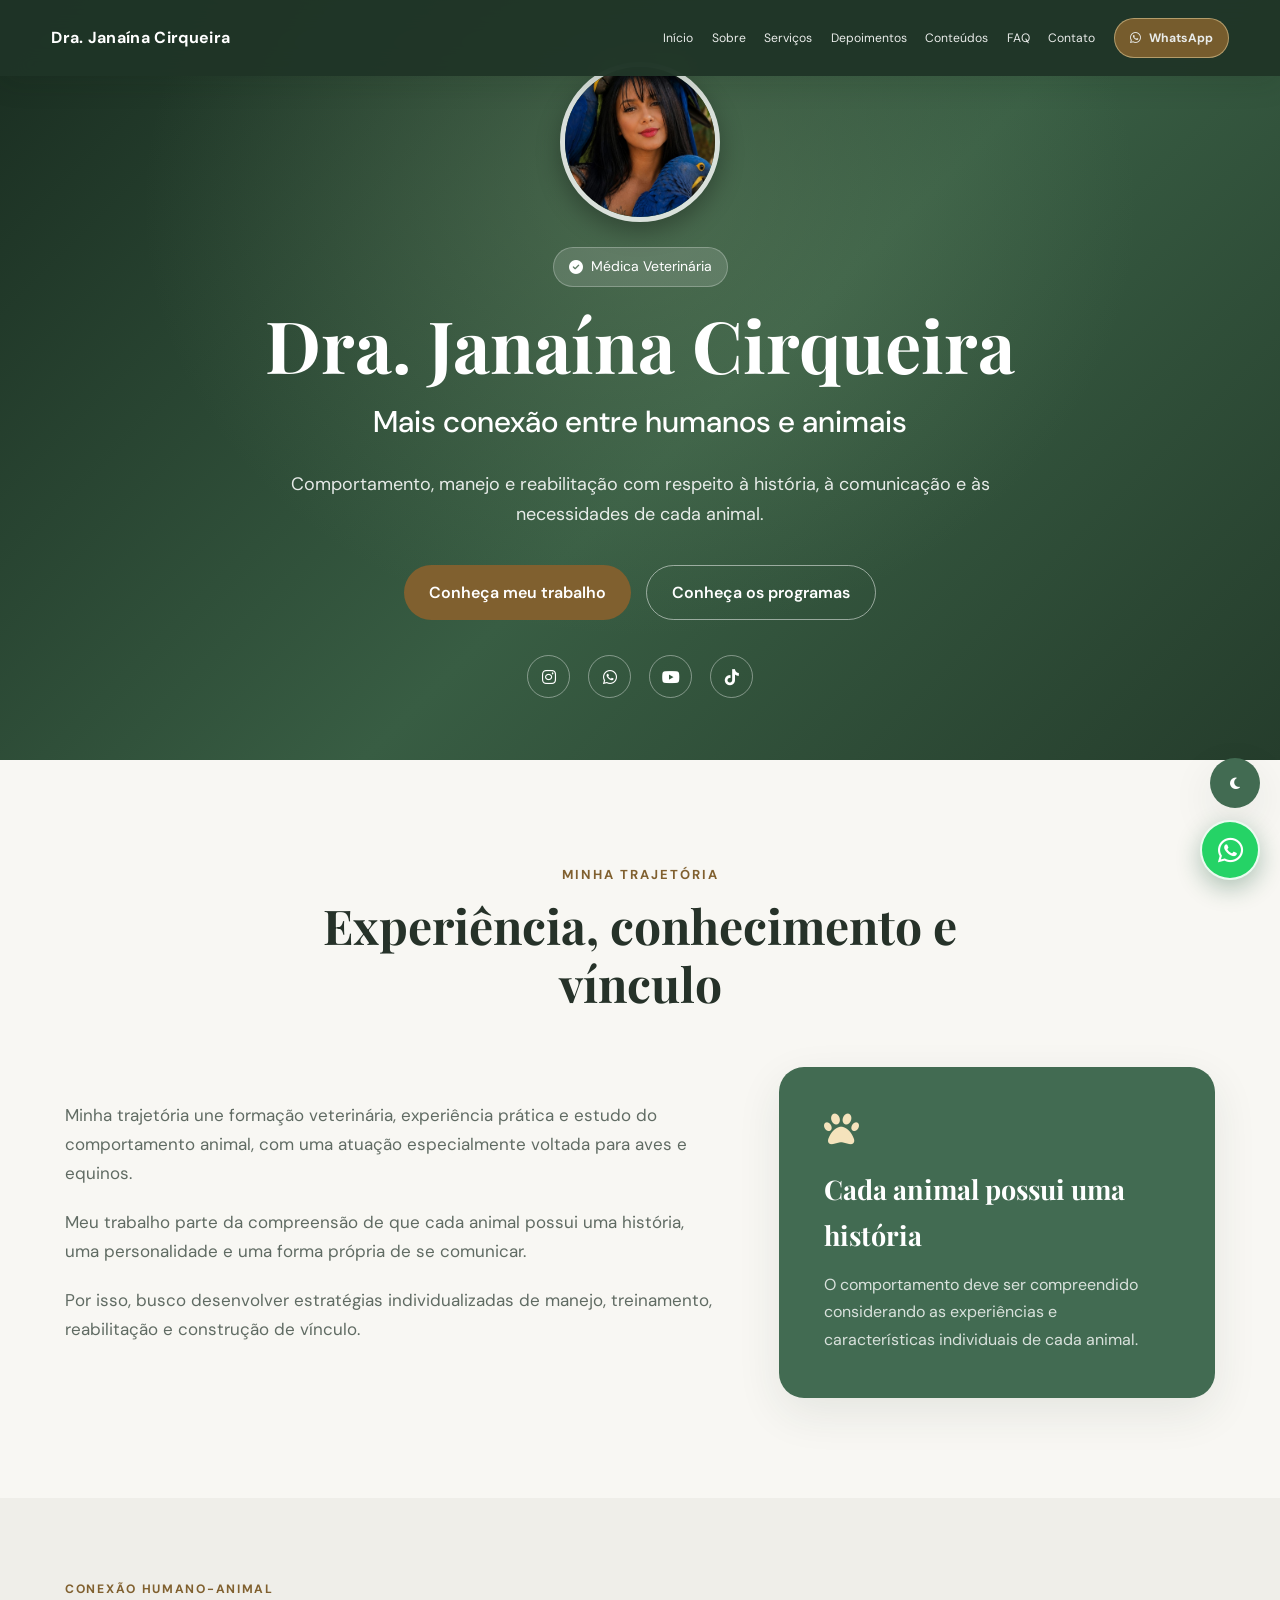
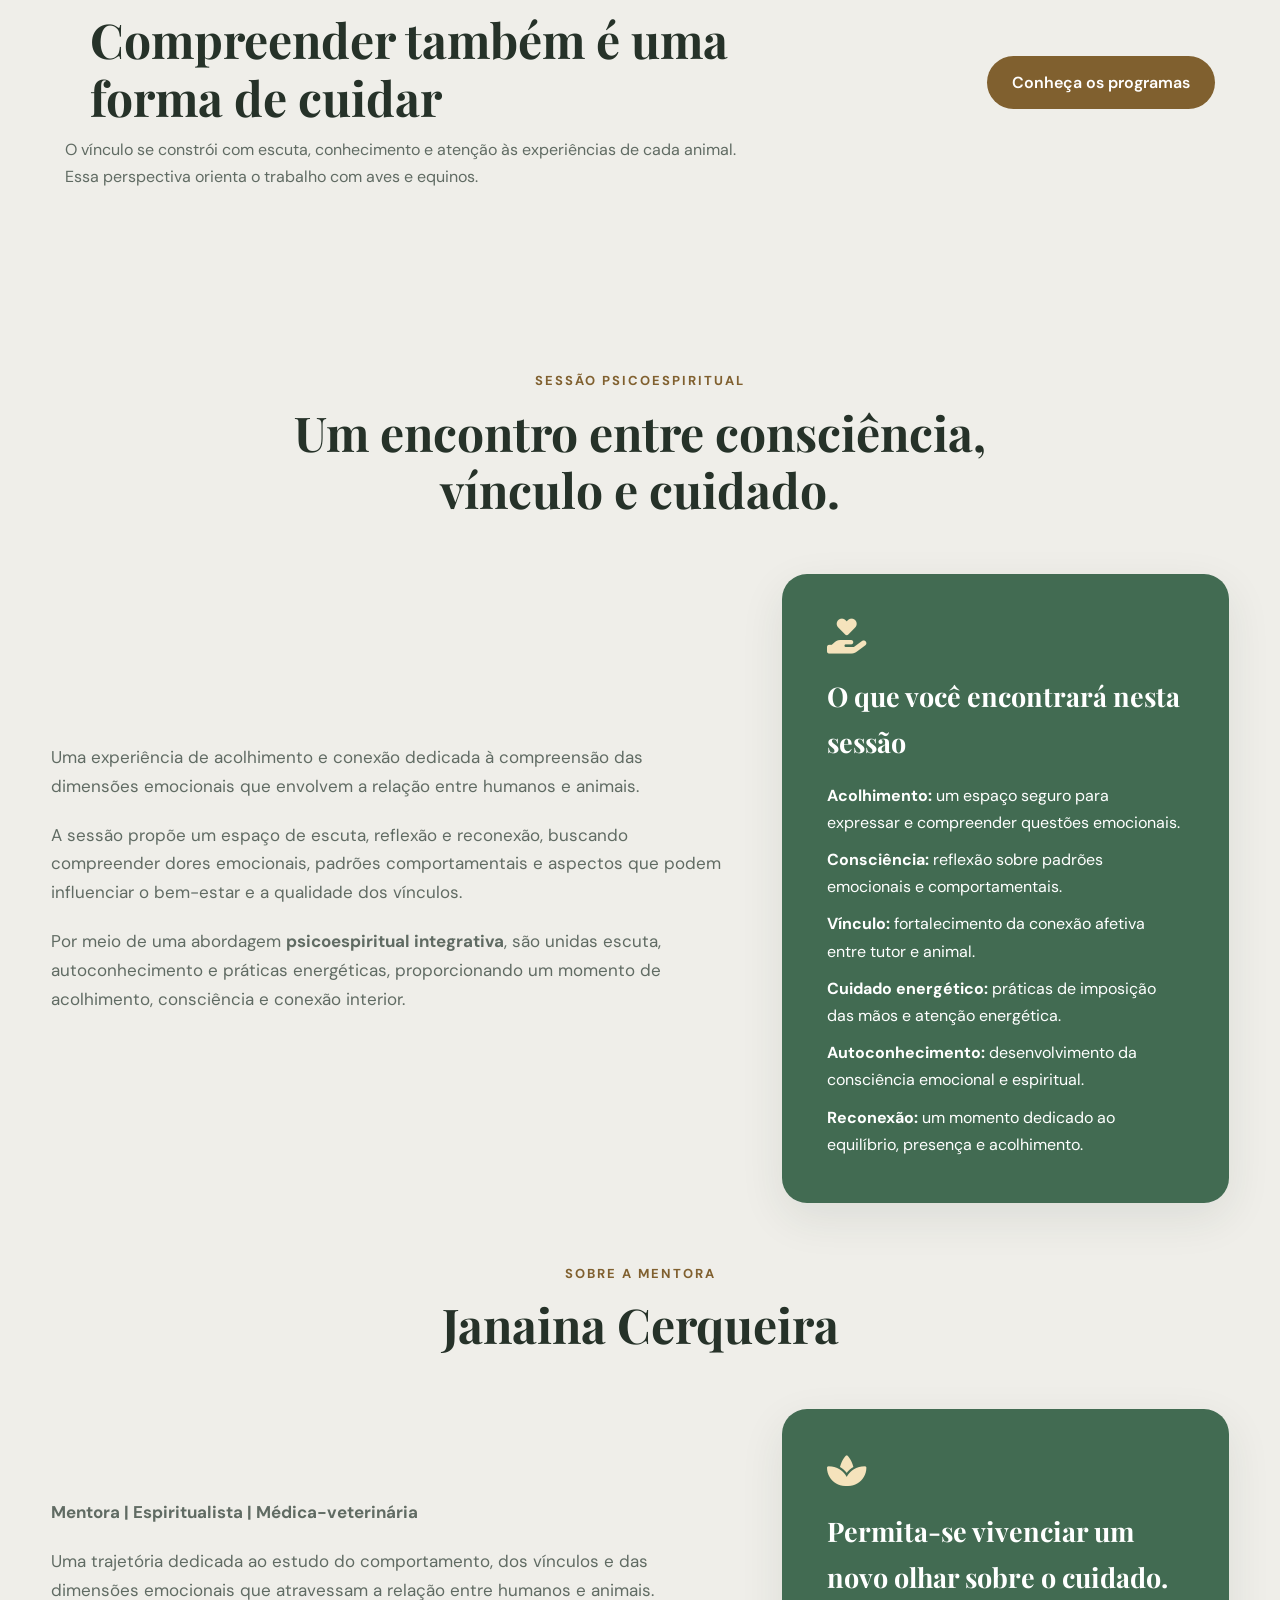
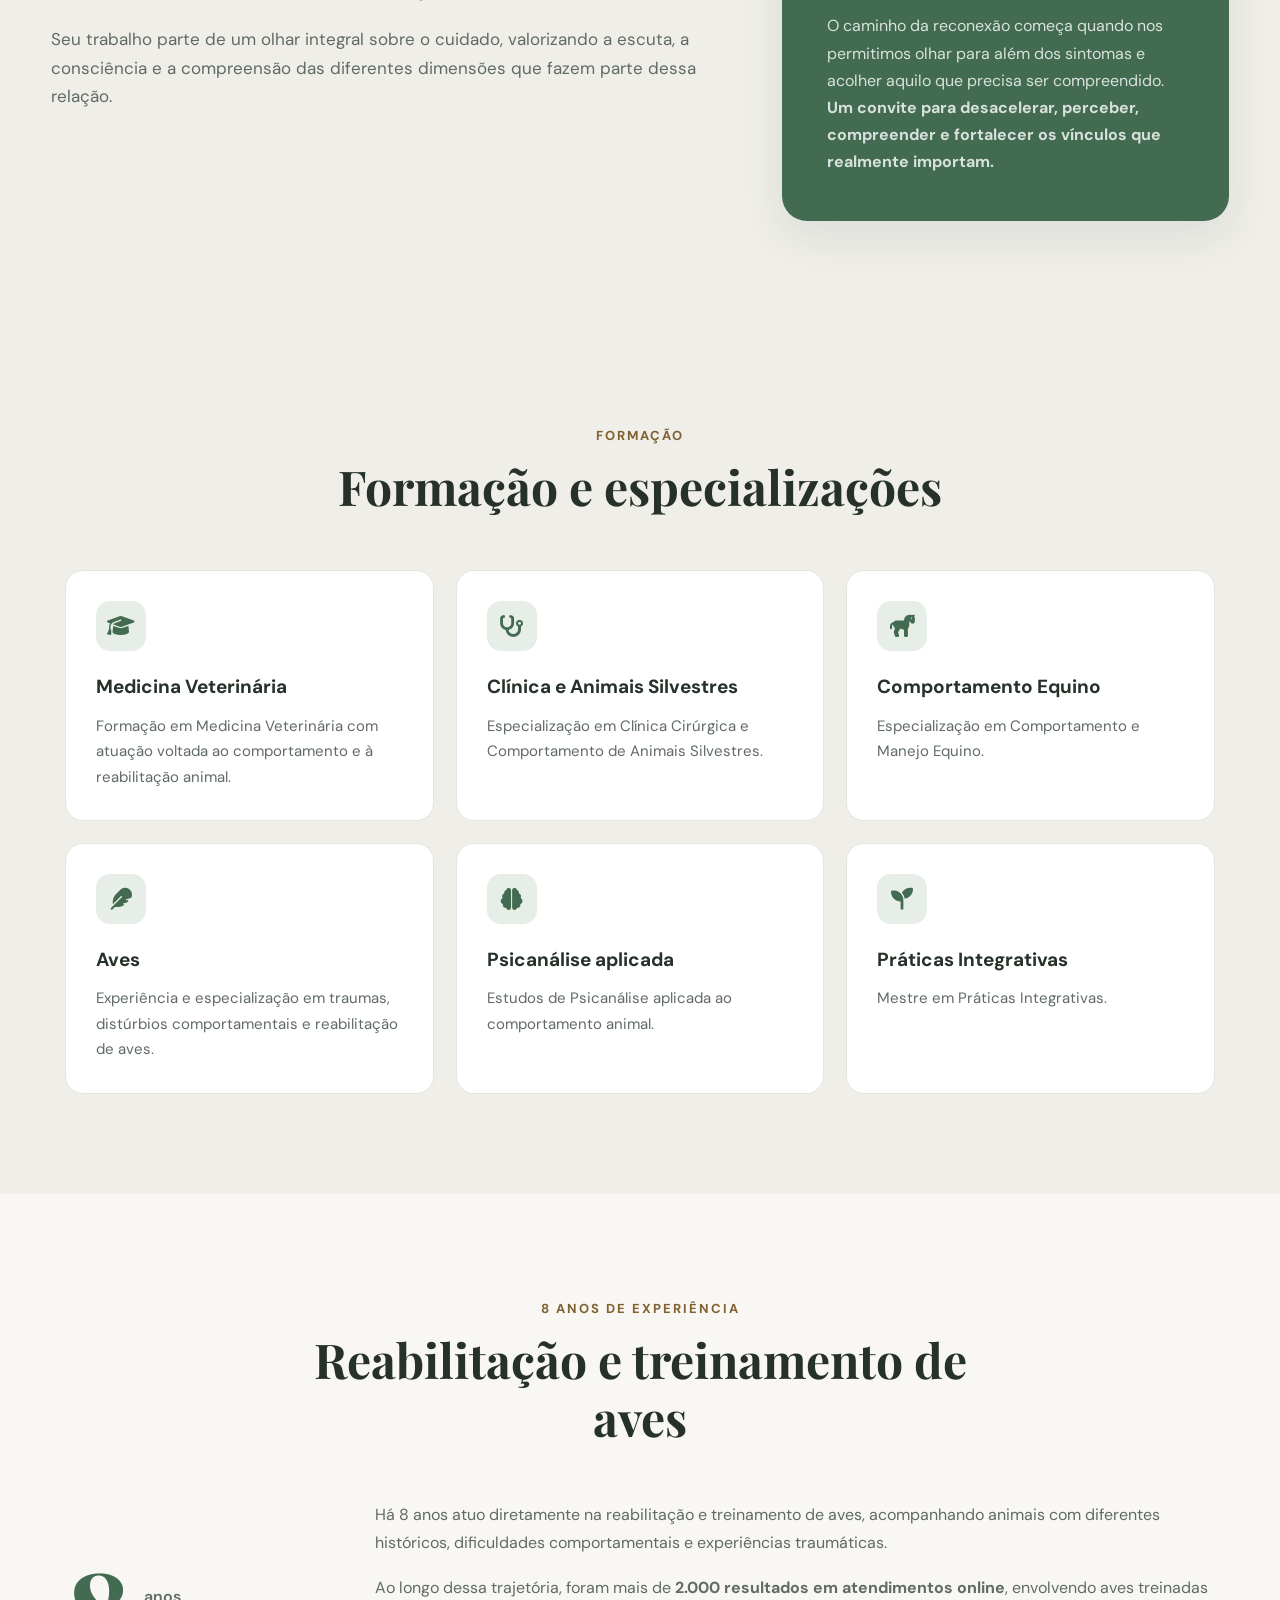
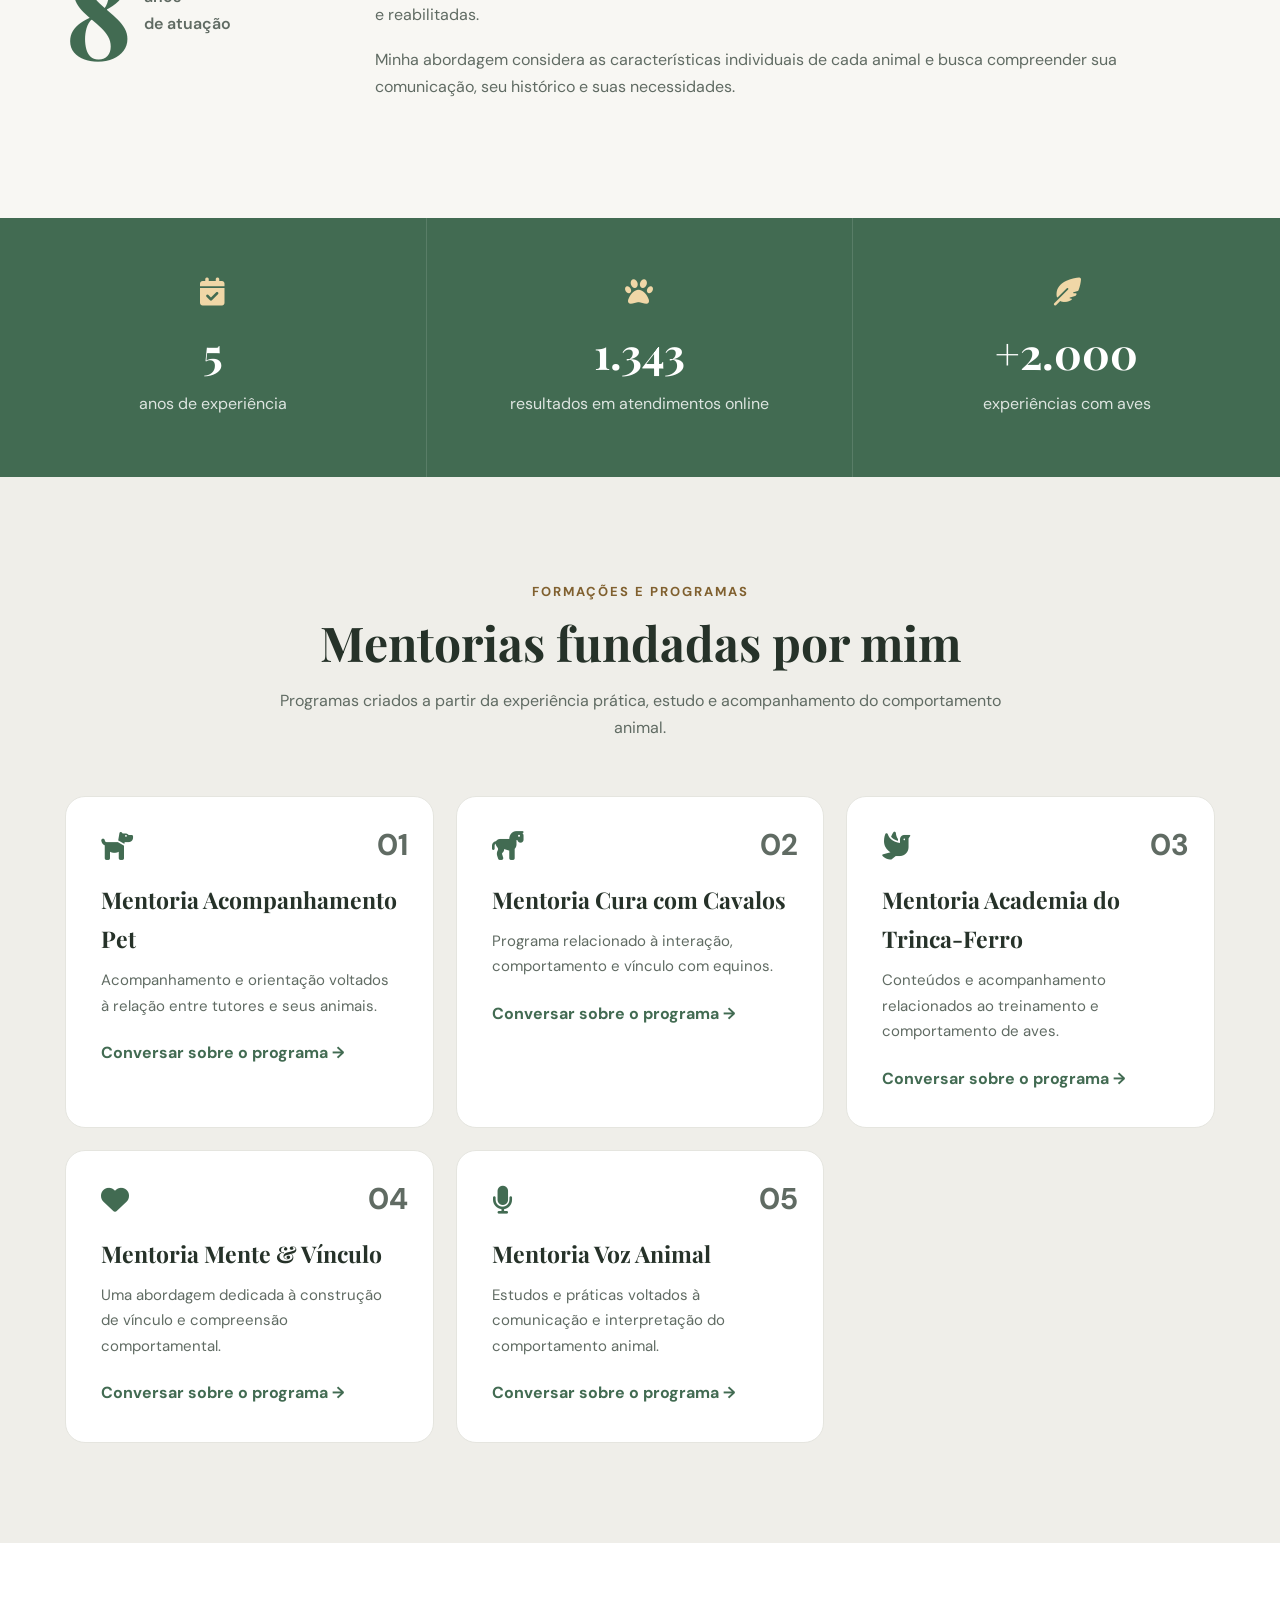
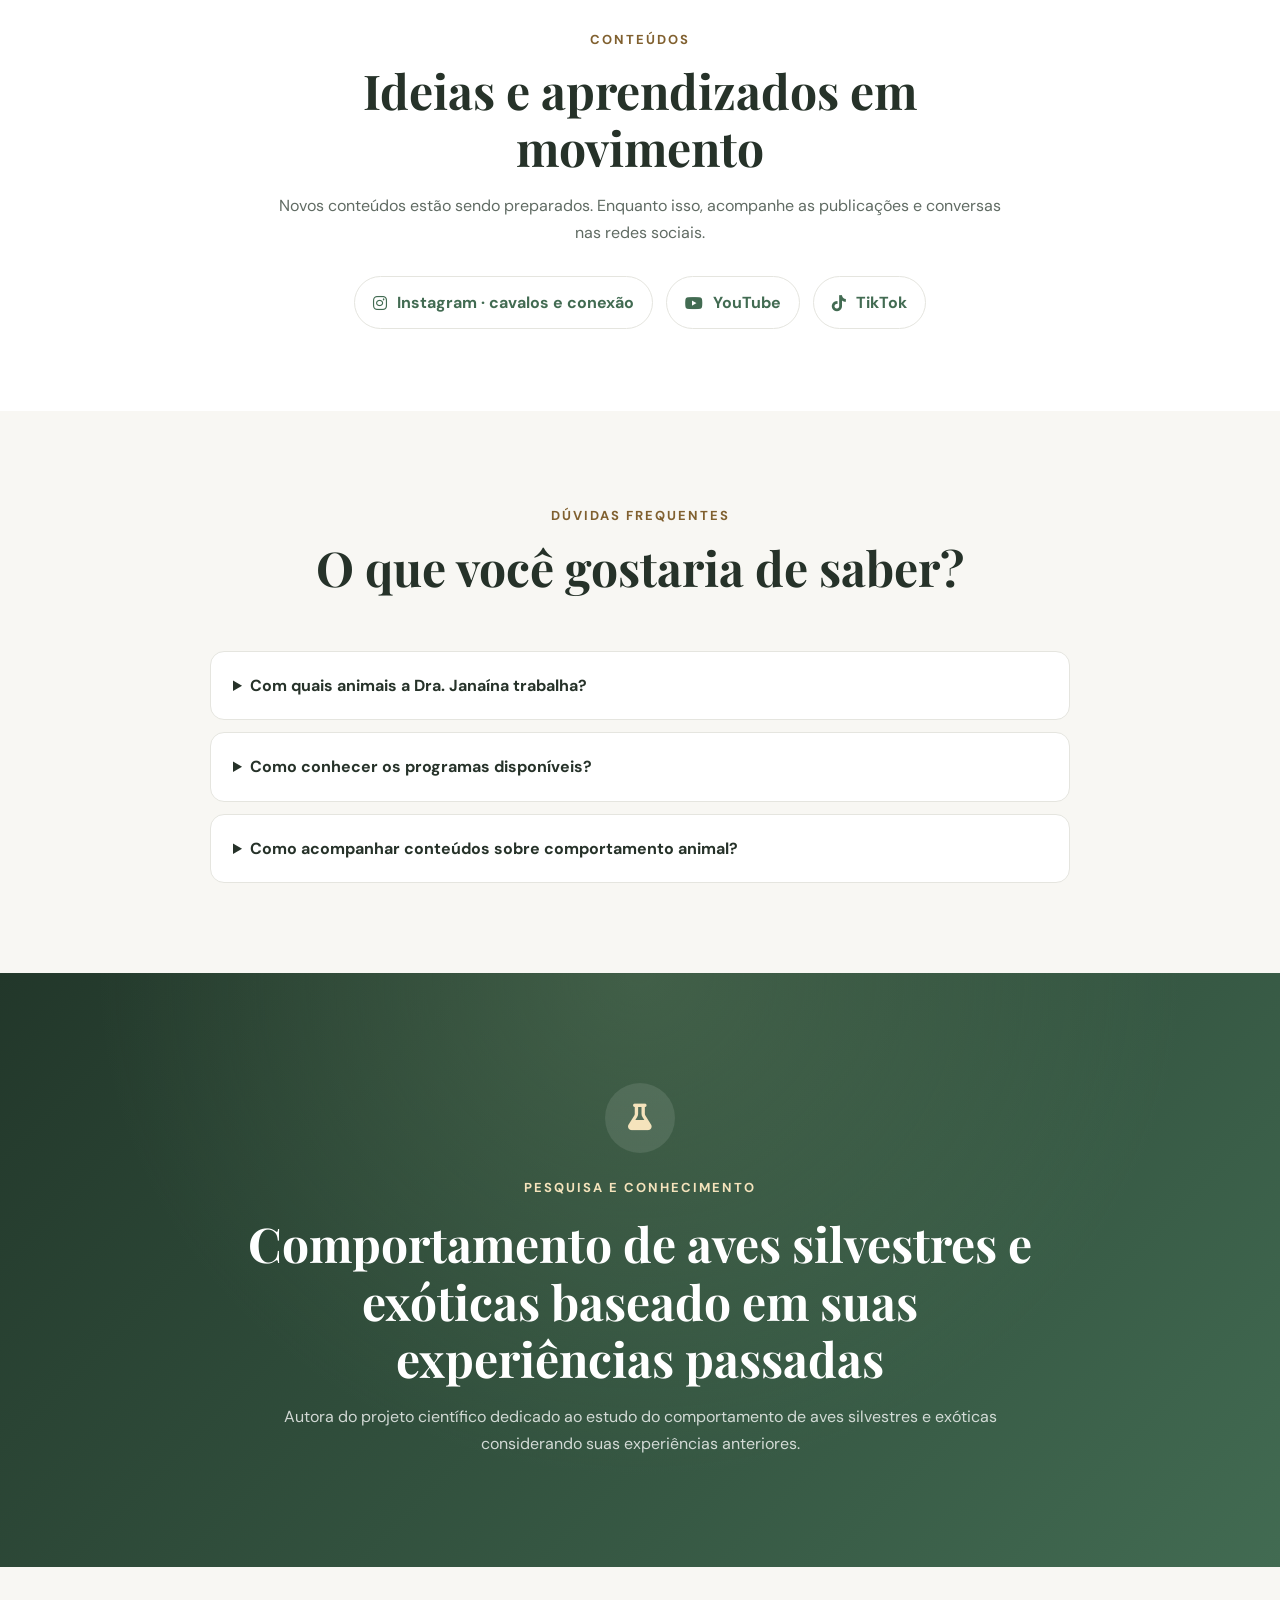
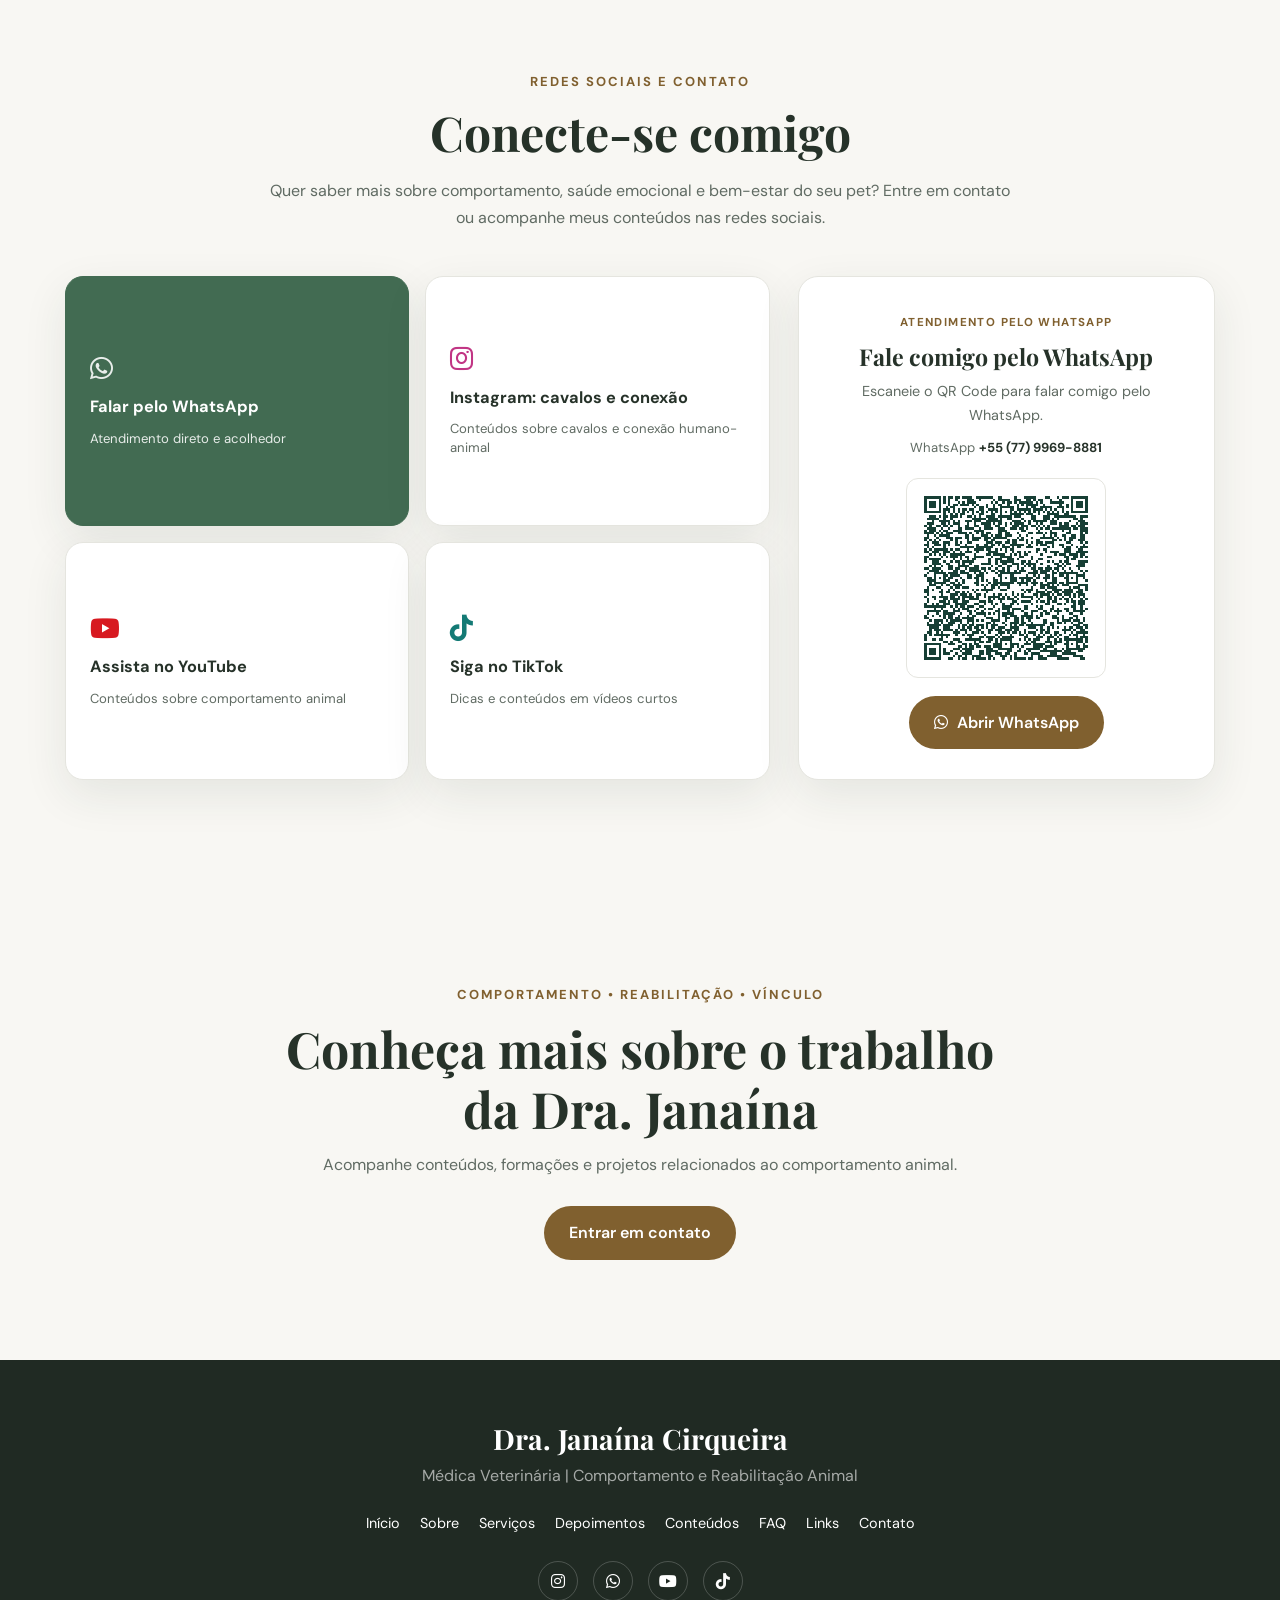
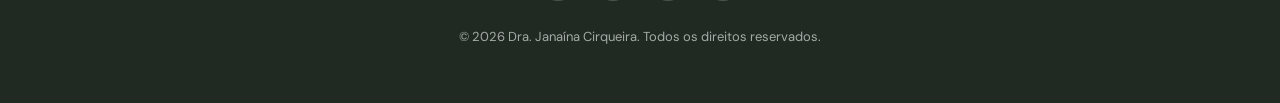
==== commit 2cf96685: "Add psicoespiritual session section Co-authored-by: Copilot App <223556219+Copilot@users.noreply.git" ====
--- a/index.html
+++ b/index.html
@@ -1,370 +1 @@
-<!DOCTYPE html>
-<html lang="pt-BR">
-<head>
-    <meta charset="UTF-8">
-    <meta name="viewport" content="width=device-width, initial-scale=1.0">
-    <title>Dra. Janaína Cirqueira | Mente Humano Animal</title>
-    <meta name="description" content="Conheça o trabalho da Dra. Janaína Cirqueira com comportamento, manejo e reabilitação animal, com atuação especial em aves e equinos.">
-    <link rel="canonical" href="https://danielvl33.github.io/perfil-janaina-site/">
-    <meta property="og:type" content="website">
-    <meta property="og:title" content="Dra. Janaína Cirqueira | Mente Humano Animal">
-    <meta property="og:description" content="Comportamento, manejo e reabilitação animal com respeito à história e à comunicação de cada animal.">
-    <meta property="og:url" content="https://danielvl33.github.io/perfil-janaina-site/">
-    <meta property="og:image" content="https://danielvl33.github.io/perfil-janaina-site/img/janaina.jpg">
-    <meta name="twitter:card" content="summary_large_image">
-    <meta name="twitter:title" content="Dra. Janaína Cirqueira | Mente Humano Animal">
-    <meta name="twitter:description" content="Comportamento, manejo e reabilitação animal com respeito à história e à comunicação de cada animal.">
-    <meta name="twitter:image" content="https://danielvl33.github.io/perfil-janaina-site/img/janaina.jpg">
-    <meta name="theme-color" content="#2f513c">
-    <link rel="icon" href="favicon.svg" type="image/svg+xml">
-    <link rel="stylesheet" href="style.css">
-    <link rel="stylesheet" href="https://cdnjs.cloudflare.com/ajax/libs/font-awesome/6.5.2/css/all.min.css">
-    <script type="application/ld+json">
-    {
-      "@context": "https://schema.org",
-      "@type": "Person",
-      "name": "Dra. Janaína Cirqueira",
-      "jobTitle": "Médica Veterinária",
-      "description": "Atuação em comportamento, manejo e reabilitação animal, com especial atenção a aves e equinos.",
-      "image": "https://danielvl33.github.io/perfil-janaina-site/img/janaina.jpg",
-      "sameAs": [
-        "https://www.instagram.com/mentehumanoanimal?stkn=aWZvczNvdmJ4eDc5",
-        "https://youtube.com/@mestredaconcienciaanimal?si=yA33mfYnlB5Yrd-f",
-        "https://www.tiktok.com/@dracomportamental?_r=1&_t=ZS-9AFgJZx7Hey"
-      ]
-    }
-    </script>
-</head>
-<body>
-
-    <!-- BOTÃO TEMA -->
-    <button class="theme-toggle" id="themeToggle" type="button" aria-label="Alternar tema">
-        <i class="fa-solid fa-moon" aria-hidden="true"></i>
-    </button>
-
-    <!-- HERO -->
-    <header class="hero" id="inicio">
-        <div class="hero-overlay"></div>
-        <nav class="site-nav" aria-label="Navegação principal">
-            <a class="site-nav-brand" href="index.html#inicio">Dra. Janaína Cirqueira</a>
-            <button class="nav-toggle" type="button" aria-expanded="false" aria-controls="primary-navigation" aria-label="Abrir menu">
-                <span></span><span></span><span></span>
-            </button>
-            <div class="site-nav-links" id="primary-navigation">
-                <a href="index.html#inicio">Início</a>
-                <a href="index.html#sobre">Sobre</a>
-                <a href="index.html#mentorias">Serviços</a>
-                <a href="depoimentos.html">Depoimentos</a>
-                <a href="index.html#conteudos">Conteúdos</a>
-                <a href="index.html#faq">FAQ</a>
-                <a href="index.html#contato">Contato</a>
-                <a class="site-nav-featured nav-whatsapp" href="https://wa.me/557799698881?text=Ol%C3%A1%21+Preciso+de+ajuda+com+meu+pet+e+vi+que+voc%C3%AA+trabalha+com+comportamento+e+sa%C3%BAde+emocional.+Pode+me+orientar%3F" target="_blank" rel="noopener noreferrer"><i class="fa-brands fa-whatsapp" aria-hidden="true"></i> WhatsApp</a>
-            </div>
-        </nav>
-        <div class="hero-content">
-            <div class="profile-photo">
-                <img src="img/janaina.jpg" alt="Dra. Janaína Cirqueira" class="profile-photo-img">
-            </div>
-            <span class="badge">
-                <i class="fa-solid fa-circle-check" aria-hidden="true"></i>
-                Médica Veterinária
-            </span>
-            <h1>Dra. Janaína Cirqueira</h1>
-            <h2>Mais conexão entre humanos e animais</h2>
-            <p>Comportamento, manejo e reabilitação com respeito à história, à comunicação e às necessidades de cada animal.</p>
-            <div class="hero-buttons">
-                <a href="#sobre" class="btn primary">Conheça meu trabalho</a>
-                <a href="#mentorias" class="btn secondary">Conheça os programas</a>
-            </div>
-            <div class="social-links">
-                <a href="https://www.instagram.com/mentehumanoanimal?stkn=aWZvczNvdmJ4eDc5" target="_blank" rel="noopener noreferrer" aria-label="Instagram"><i class="fa-brands fa-instagram" aria-hidden="true"></i></a>
-                <a href="https://wa.me/557799698881?text=Ol%C3%A1%21+Preciso+de+ajuda+com+meu+pet+e+vi+que+voc%C3%AA+trabalha+com+comportamento+e+sa%C3%BAde+emocional.+Pode+me+orientar%3F" target="_blank" rel="noopener noreferrer" aria-label="WhatsApp"><i class="fa-brands fa-whatsapp" aria-hidden="true"></i></a>
-                <a href="https://youtube.com/@mestredaconcienciaanimal?si=yA33mfYnlB5Yrd-f" target="_blank" rel="noopener noreferrer" aria-label="YouTube"><i class="fa-brands fa-youtube" aria-hidden="true"></i></a>
-                <a href="https://www.tiktok.com/@dracomportamental?_r=1&amp;_t=ZS-9AFgJZx7Hey" target="_blank" rel="noopener noreferrer" aria-label="TikTok"><i class="fa-brands fa-tiktok" aria-hidden="true"></i></a>
-            </div>
-        </div>
-    </header>
-
-    <main>
-        <!-- SOBRE -->
-        <section class="section" id="sobre">
-            <div class="section-title">
-                <span>Minha trajetória</span>
-                <h2>Experiência, conhecimento e vínculo</h2>
-            </div>
-            <div class="about-grid">
-                <div class="about-text">
-                    <p>Minha trajetória une formação veterinária, experiência prática e estudo do comportamento animal, com uma atuação especialmente voltada para aves e equinos.</p>
-                    <p>Meu trabalho parte da compreensão de que cada animal possui uma história, uma personalidade e uma forma própria de se comunicar.</p>
-                    <p>Por isso, busco desenvolver estratégias individualizadas de manejo, treinamento, reabilitação e construção de vínculo.</p>
-                </div>
-                <div class="highlight-card">
-                    <i class="fa-solid fa-paw" aria-hidden="true"></i>
-                    <h3>Cada animal possui uma história</h3>
-                    <p>O comportamento deve ser compreendido considerando as experiências e características individuais de cada animal.</p>
-                </div>
-            </div>
-        </section>
-
-        <section class="connection-band" aria-labelledby="connection-title">
-            <div>
-                <span>Conexão humano-animal</span>
-                <h2 id="connection-title">Compreender também é uma forma de cuidar</h2>
-                <p>O vínculo se constrói com escuta, conhecimento e atenção às experiências de cada animal. Essa perspectiva orienta o trabalho com aves e equinos.</p>
-            </div>
-            <a class="btn primary" href="#mentorias">Conheça os programas</a>
-        </section>
-
-        <!-- FORMAÇÃO -->
-        <section class="section gray-section">
-            <div class="section-title">
-                <span>Formação</span>
-                <h2>Formação e especializações</h2>
-            </div>
-            <div class="cards-grid">
-                <article class="info-card">
-                    <div class="card-icon"><i class="fa-solid fa-graduation-cap" aria-hidden="true"></i></div>
-                    <h3>Medicina Veterinária</h3>
-                    <p>Formação em Medicina Veterinária com atuação voltada ao comportamento e à reabilitação animal.</p>
-                </article>
-                <article class="info-card">
-                    <div class="card-icon"><i class="fa-solid fa-stethoscope" aria-hidden="true"></i></div>
-                    <h3>Clínica e Animais Silvestres</h3>
-                    <p>Especialização em Clínica Cirúrgica e Comportamento de Animais Silvestres.</p>
-                </article>
-                <article class="info-card">
-                    <div class="card-icon"><i class="fa-solid fa-horse" aria-hidden="true"></i></div>
-                    <h3>Comportamento Equino</h3>
-                    <p>Especialização em Comportamento e Manejo Equino.</p>
-                </article>
-                <article class="info-card">
-                    <div class="card-icon"><i class="fa-solid fa-feather" aria-hidden="true"></i></div>
-                    <h3>Aves</h3>
-                    <p>Experiência e especialização em traumas, distúrbios comportamentais e reabilitação de aves.</p>
-                </article>
-                <article class="info-card">
-                    <div class="card-icon"><i class="fa-solid fa-brain" aria-hidden="true"></i></div>
-                    <h3>Psicanálise aplicada</h3>
-                    <p>Estudos de Psicanálise aplicada ao comportamento animal.</p>
-                </article>
-                <article class="info-card">
-                    <div class="card-icon"><i class="fa-solid fa-seedling" aria-hidden="true"></i></div>
-                    <h3>Práticas Integrativas</h3>
-                    <p>Mestre em Práticas Integrativas.</p>
-                </article>
-            </div>
-        </section>
-
-        <!-- AVES -->
-        <section class="section" id="aves">
-            <div class="section-title">
-                <span>8 anos de experiência</span>
-                <h2>Reabilitação e treinamento de aves</h2>
-            </div>
-            <div class="birds-content">
-                <div class="experience-number">
-                    <strong>8</strong>
-                    <span>anos<br>de atuação</span>
-                </div>
-                <div>
-                    <p>Há 8 anos atuo diretamente na reabilitação e treinamento de aves, acompanhando animais com diferentes históricos, dificuldades comportamentais e experiências traumáticas.</p>
-                    <p>Ao longo dessa trajetória, foram mais de <strong>2.000 resultados em atendimentos online</strong>, envolvendo aves treinadas e reabilitadas.</p>
-                    <p>Minha abordagem considera as características individuais de cada animal e busca compreender sua comunicação, seu histórico e suas necessidades.</p>
-                </div>
-            </div>
-        </section>
-
-        <!-- NÚMEROS -->
-        <section class="stats">
-            <div class="stat">
-                <i class="fa-solid fa-calendar-check" aria-hidden="true"></i>
-                <strong data-number="8">0</strong>
-                <span>anos de experiência</span>
-            </div>
-            <div class="stat">
-                <i class="fa-solid fa-paw" aria-hidden="true"></i>
-                <strong data-number="2000">0</strong>
-                <span>resultados em atendimentos online</span>
-            </div>
-            <div class="stat">
-                <i class="fa-solid fa-feather-pointed" aria-hidden="true"></i>
-                <strong>+2.000</strong>
-                <span>experiências com aves</span>
-            </div>
-        </section>
-
-        <!-- MENTORIAS -->
-        <section class="section gray-section" id="mentorias">
-            <div class="section-title">
-                <span>Formações e programas</span>
-                <h2>Mentorias fundadas por mim</h2>
-                <p>Programas criados a partir da experiência prática, estudo e acompanhamento do comportamento animal.</p>
-            </div>
-            <div class="mentorias-grid">
-                <article class="mentoria">
-                    <span class="number">01</span>
-                    <i class="fa-solid fa-dog" aria-hidden="true"></i>
-                    <h3>Mentoria Acompanhamento Pet</h3>
-                    <p>Acompanhamento e orientação voltados à relação entre tutores e seus animais.</p>
-                    <a href="https://wa.me/557799698881?text=Ol%C3%A1%21+Preciso+de+ajuda+com+meu+pet+e+vi+que+voc%C3%AA+trabalha+com+comportamento+e+sa%C3%BAde+emocional.+Pode+me+orientar%3F" class="learn-more" target="_blank" rel="noopener noreferrer">Conversar sobre o programa <span aria-hidden="true">→</span></a>
-                </article>
-                <article class="mentoria">
-                    <span class="number">02</span>
-                    <i class="fa-solid fa-horse" aria-hidden="true"></i>
-                    <h3>Mentoria Cura com Cavalos</h3>
-                    <p>Programa relacionado à interação, comportamento e vínculo com equinos.</p>
-                    <a href="https://wa.me/557799698881?text=Ol%C3%A1%21+Preciso+de+ajuda+com+meu+pet+e+vi+que+voc%C3%AA+trabalha+com+comportamento+e+sa%C3%BAde+emocional.+Pode+me+orientar%3F" class="learn-more" target="_blank" rel="noopener noreferrer">Conversar sobre o programa <span aria-hidden="true">→</span></a>
-                </article>
-                <article class="mentoria">
-                    <span class="number">03</span>
-                    <i class="fa-solid fa-dove" aria-hidden="true"></i>
-                    <h3>Mentoria Academia do Trinca-Ferro</h3>
-                    <p>Conteúdos e acompanhamento relacionados ao treinamento e comportamento de aves.</p>
-                    <a href="https://wa.me/557799698881?text=Ol%C3%A1%21+Preciso+de+ajuda+com+meu+pet+e+vi+que+voc%C3%AA+trabalha+com+comportamento+e+sa%C3%BAde+emocional.+Pode+me+orientar%3F" class="learn-more" target="_blank" rel="noopener noreferrer">Conversar sobre o programa <span aria-hidden="true">→</span></a>
-                </article>
-                <article class="mentoria">
-                    <span class="number">04</span>
-                    <i class="fa-solid fa-heart" aria-hidden="true"></i>
-                    <h3>Mentoria Mente &amp; Vínculo</h3>
-                    <p>Uma abordagem dedicada à construção de vínculo e compreensão comportamental.</p>
-                    <a href="https://wa.me/557799698881?text=Ol%C3%A1%21+Preciso+de+ajuda+com+meu+pet+e+vi+que+voc%C3%AA+trabalha+com+comportamento+e+sa%C3%BAde+emocional.+Pode+me+orientar%3F" class="learn-more" target="_blank" rel="noopener noreferrer">Conversar sobre o programa <span aria-hidden="true">→</span></a>
-                </article>
-                <article class="mentoria">
-                    <span class="number">05</span>
-                    <i class="fa-solid fa-microphone" aria-hidden="true"></i>
-                    <h3>Mentoria Voz Animal</h3>
-                    <p>Estudos e práticas voltados à comunicação e interpretação do comportamento animal.</p>
-                    <a href="https://wa.me/557799698881?text=Ol%C3%A1%21+Preciso+de+ajuda+com+meu+pet+e+vi+que+voc%C3%AA+trabalha+com+comportamento+e+sa%C3%BAde+emocional.+Pode+me+orientar%3F" class="learn-more" target="_blank" rel="noopener noreferrer">Conversar sobre o programa <span aria-hidden="true">→</span></a>
-                </article>
-            </div>
-        </section>
-
-        <section class="content-placeholder" id="conteudos">
-            <div class="section-title">
-                <span>Conteúdos</span>
-                <h2>Ideias e aprendizados em movimento</h2>
-                <p>Novos conteúdos estão sendo preparados. Enquanto isso, acompanhe as publicações e conversas nas redes sociais.</p>
-            </div>
-            <div class="content-social-links">
-                <a href="https://www.instagram.com/mentehumanoanimal?stkn=aWZvczNvdmJ4eDc5" target="_blank" rel="noopener noreferrer"><i class="fa-brands fa-instagram" aria-hidden="true"></i> Instagram · cavalos e conexão</a>
-                <a href="https://youtube.com/@mestredaconcienciaanimal?si=yA33mfYnlB5Yrd-f" target="_blank" rel="noopener noreferrer"><i class="fa-brands fa-youtube" aria-hidden="true"></i> YouTube</a>
-                <a href="https://www.tiktok.com/@dracomportamental?_r=1&amp;_t=ZS-9AFgJZx7Hey" target="_blank" rel="noopener noreferrer"><i class="fa-brands fa-tiktok" aria-hidden="true"></i> TikTok</a>
-            </div>
-        </section>
-
-        <section class="faq-section" id="faq">
-            <div class="section-title">
-                <span>Dúvidas frequentes</span>
-                <h2>O que você gostaria de saber?</h2>
-            </div>
-            <div class="faq-list">
-                <details>
-                    <summary>Com quais animais a Dra. Janaína trabalha?</summary>
-                    <p>A atuação tem atenção especial a aves e equinos, além dos programas de acompanhamento relacionados a pets.</p>
-                </details>
-                <details>
-                    <summary>Como conhecer os programas disponíveis?</summary>
-                    <p>Entre em contato pelo WhatsApp para conversar sobre os programas e saber mais sobre a proposta que melhor atende à sua necessidade.</p>
-                </details>
-                <details>
-                    <summary>Como acompanhar conteúdos sobre comportamento animal?</summary>
-                    <p>Acompanhe as redes sociais da Dra. Janaína pelos links nesta página. A seção de conteúdos será atualizada quando novas publicações estiverem disponíveis.</p>
-                </details>
-            </div>
-        </section>
-
-        <!-- PESQUISA -->
-        <section class="research">
-            <div class="research-content">
-                <div class="research-icon"><i class="fa-solid fa-flask" aria-hidden="true"></i></div>
-                <span>Pesquisa e conhecimento</span>
-                <h2>Comportamento de aves silvestres e exóticas baseado em suas experiências passadas</h2>
-                <p>Autora do projeto científico dedicado ao estudo do comportamento de aves silvestres e exóticas considerando suas experiências anteriores.</p>
-            </div>
-        </section>
-
-        <section class="contact-section" id="contato" aria-labelledby="contact-title">
-            <div class="contact-container">
-                <div class="section-title">
-                    <span>Redes sociais e contato</span>
-                    <h2 id="contact-title">Conecte-se comigo</h2>
-                    <p>Quer saber mais sobre comportamento, saúde emocional e bem-estar do seu pet? Entre em contato ou acompanhe meus conteúdos nas redes sociais.</p>
-                </div>
-
-                <div class="contact-layout">
-                    <nav class="social-cards" aria-label="Redes sociais da Dra. Janaína">
-                        <a class="social-card social-card-whatsapp" href="https://wa.me/557799698881?text=Ol%C3%A1%21+Preciso+de+ajuda+com+meu+pet+e+vi+que+voc%C3%AA+trabalha+com+comportamento+e+sa%C3%BAde+emocional.+Pode+me+orientar%3F" target="_blank" rel="noopener noreferrer" aria-label="Falar pelo WhatsApp" title="Falar pelo WhatsApp">
-                            <i class="fa-brands fa-whatsapp" aria-hidden="true"></i>
-                            <span>Falar pelo WhatsApp</span>
-                            <small>Atendimento direto e acolhedor</small>
-                        </a>
-                        <a class="social-card social-card-instagram" href="https://www.instagram.com/mentehumanoanimal?stkn=aWZvczNvdmJ4eDc5" target="_blank" rel="noopener noreferrer" aria-label="Visitar Instagram">
-                            <i class="fa-brands fa-instagram" aria-hidden="true"></i>
-                            <span>Instagram: cavalos e conexão</span>
-                            <small>Conteúdos sobre cavalos e conexão humano-animal</small>
-                        </a>
-                        <a class="social-card social-card-youtube" href="https://youtube.com/@mestredaconcienciaanimal?si=yA33mfYnlB5Yrd-f" target="_blank" rel="noopener noreferrer" aria-label="Assista no YouTube" title="Assista no YouTube">
-                            <i class="fa-brands fa-youtube" aria-hidden="true"></i>
-                            <span>Assista no YouTube</span>
-                            <small>Conteúdos sobre comportamento animal</small>
-                        </a>
-                        <a class="social-card social-card-tiktok" href="https://www.tiktok.com/@dracomportamental?_r=1&amp;_t=ZS-9AFgJZx7Hey" target="_blank" rel="noopener noreferrer" aria-label="Siga no TikTok" title="Siga no TikTok">
-                            <i class="fa-brands fa-tiktok" aria-hidden="true"></i>
-                            <span>Siga no TikTok</span>
-                            <small>Dicas e conteúdos em vídeos curtos</small>
-                        </a>
-                    </nav>
-
-                    <aside class="contact-qr" aria-labelledby="contact-qr-title">
-                        <div class="contact-qr-copy">
-                            <span class="contact-eyebrow">Atendimento pelo WhatsApp</span>
-                            <h3 id="contact-qr-title">Fale comigo pelo WhatsApp</h3>
-                            <p>Escaneie o QR Code para falar comigo pelo WhatsApp.</p>
-                            <p class="contact-phone">WhatsApp <strong>+55 (77) 9969-8881</strong></p>
-                        </div>
-                        <img class="contact-qr-image" src="img/whatsapp-qr.svg" width="200" height="200" alt="QR Code para abrir o WhatsApp com a mensagem de contato">
-                        <a class="btn primary contact-qr-button" href="https://wa.me/557799698881?text=Ol%C3%A1%21+Preciso+de+ajuda+com+meu+pet+e+vi+que+voc%C3%AA+trabalha+com+comportamento+e+sa%C3%BAde+emocional.+Pode+me+orientar%3F" target="_blank" rel="noopener noreferrer" aria-label="Abrir WhatsApp" title="Abrir WhatsApp">
-                            <i class="fa-brands fa-whatsapp" aria-hidden="true"></i>
-                            Abrir WhatsApp
-                        </a>
-                    </aside>
-                </div>
-            </div>
-        </section>
-
-        <!-- CTA -->
-        <section class="cta">
-            <div>
-                <span>Comportamento • Reabilitação • Vínculo</span>
-                <h2>Conheça mais sobre o trabalho da Dra. Janaína</h2>
-                <p>Acompanhe conteúdos, formações e projetos relacionados ao comportamento animal.</p>
-                <a href="https://wa.me/557799698881?text=Ol%C3%A1%21+Preciso+de+ajuda+com+meu+pet+e+vi+que+voc%C3%AA+trabalha+com+comportamento+e+sa%C3%BAde+emocional.+Pode+me+orientar%3F" class="btn primary" target="_blank" rel="noopener noreferrer">Entrar em contato</a>
-            </div>
-        </section>
-    </main>
-
-    <!-- FOOTER -->
-    <footer>
-        <div class="footer-content">
-            <h3>Dra. Janaína Cirqueira</h3>
-            <p>Médica Veterinária | Comportamento e Reabilitação Animal</p>
-            <nav class="footer-nav" aria-label="Navegação do rodapé">
-                <a href="index.html#inicio">Início</a><a href="index.html#sobre">Sobre</a><a href="index.html#mentorias">Serviços</a><a href="depoimentos.html">Depoimentos</a><a href="index.html#conteudos">Conteúdos</a><a href="index.html#faq">FAQ</a><a href="links/">Links</a><a href="index.html#contato">Contato</a>
-            </nav>
-            <div class="footer-social">
-                <a href="https://www.instagram.com/mentehumanoanimal?stkn=aWZvczNvdmJ4eDc5" target="_blank" rel="noopener noreferrer" aria-label="Instagram"><i class="fa-brands fa-instagram" aria-hidden="true"></i></a>
-                <a href="https://wa.me/557799698881?text=Ol%C3%A1%21+Preciso+de+ajuda+com+meu+pet+e+vi+que+voc%C3%AA+trabalha+com+comportamento+e+sa%C3%BAde+emocional.+Pode+me+orientar%3F" target="_blank" rel="noopener noreferrer" aria-label="WhatsApp"><i class="fa-brands fa-whatsapp" aria-hidden="true"></i></a>
-                <a href="https://youtube.com/@mestredaconcienciaanimal?si=yA33mfYnlB5Yrd-f" target="_blank" rel="noopener noreferrer" aria-label="YouTube"><i class="fa-brands fa-youtube" aria-hidden="true"></i></a>
-                <a href="https://www.tiktok.com/@dracomportamental?_r=1&amp;_t=ZS-9AFgJZx7Hey" target="_blank" rel="noopener noreferrer" aria-label="TikTok"><i class="fa-brands fa-tiktok" aria-hidden="true"></i></a>
-            </div>
-            <p class="copyright">© <span id="year"></span> Dra. Janaína Cirqueira. Todos os direitos reservados.</p>
-        </div>
-    </footer>
-
-    <a class="whatsapp-float" href="https://wa.me/557799698881?text=Ol%C3%A1%21+Preciso+de+ajuda+com+meu+pet+e+vi+que+voc%C3%AA+trabalha+com+comportamento+e+sa%C3%BAde+emocional.+Pode+me+orientar%3F" target="_blank" rel="noopener noreferrer" aria-label="Abrir WhatsApp" title="Fale comigo pelo WhatsApp">
-        <i class="fa-brands fa-whatsapp" aria-hidden="true"></i>
-    </a>
-
-    <script src="script.js"></script>
-</body>
-</html>
+<!DOCTYPE html><html lang="pt-BR"><head>    <meta charset="UTF-8">    <meta name="viewport" content="width=device-width, initial-scale=1.0">    <title>Dra. Janaína Cirqueira | Mente Humano Animal</title>    <meta name="description" content="Conheça o trabalho da Dra. Janaína Cirqueira com comportamento, manejo e reabilitação animal, com atuação especial em aves e equinos.">    <link rel="canonical" href="https://danielvl33.github.io/perfil-janaina-site/">    <meta property="og:type" content="website">    <meta property="og:title" content="Dra. Janaína Cirqueira | Mente Humano Animal">    <meta property="og:description" content="Comportamento, manejo e reabilitação animal com respeito à história e à comunicação de cada animal.">    <meta property="og:url" content="https://danielvl33.github.io/perfil-janaina-site/">    <meta property="og:image" content="https://danielvl33.github.io/perfil-janaina-site/img/janaina.jpg">    <meta name="twitter:card" content="summary_large_image">    <meta name="twitter:title" content="Dra. Janaína Cirqueira | Mente Humano Animal">    <meta name="twitter:description" content="Comportamento, manejo e reabilitação animal com respeito à história e à comunicação de cada animal.">    <meta name="twitter:image" content="https://danielvl33.github.io/perfil-janaina-site/img/janaina.jpg">    <meta name="theme-color" content="#2f513c">    <link rel="icon" href="favicon.svg" type="image/svg+xml">    <link rel="stylesheet" href="style.css">    <link rel="stylesheet" href="https://cdnjs.cloudflare.com/ajax/libs/font-awesome/6.5.2/css/all.min.css">    <script type="application/ld+json">    {      "@context": "https://schema.org",      "@type": "Person",      "name": "Dra. Janaína Cirqueira",      "jobTitle": "Médica Veterinária",      "description": "Atuação em comportamento, manejo e reabilitação animal, com especial atenção a aves e equinos.",      "image": "https://danielvl33.github.io/perfil-janaina-site/img/janaina.jpg",      "sameAs": [        "https://www.instagram.com/mentehumanoanimal?stkn=aWZvczNvdmJ4eDc5",        "https://youtube.com/@mestredaconcienciaanimal?si=yA33mfYnlB5Yrd-f",        "https://www.tiktok.com/@dracomportamental?_r=1&_t=ZS-9AFgJZx7Hey"      ]    }    </script></head><body>    <!-- BOTÃO TEMA -->    <button class="theme-toggle" id="themeToggle" type="button" aria-label="Alternar tema">        <i class="fa-solid fa-moon" aria-hidden="true"></i>    </button>    <!-- HERO -->    <header class="hero" id="inicio">        <div class="hero-overlay"></div>        <nav class="site-nav" aria-label="Navegação principal">            <a class="site-nav-brand" href="index.html#inicio">Dra. Janaína Cirqueira</a>            <button class="nav-toggle" type="button" aria-expanded="false" aria-controls="primary-navigation" aria-label="Abrir menu">                <span></span><span></span><span></span>            </button>            <div class="site-nav-links" id="primary-navigation">                <a href="index.html#inicio">Início</a>                <a href="index.html#sobre">Sobre</a>                <a href="index.html#mentorias">Serviços</a>                <a href="depoimentos.html">Depoimentos</a>                <a href="index.html#conteudos">Conteúdos</a>                <a href="index.html#faq">FAQ</a>                <a href="index.html#contato">Contato</a>                <a class="site-nav-featured nav-whatsapp" href="https://wa.me/557799698881?text=Ol%C3%A1%21+Preciso+de+ajuda+com+meu+pet+e+vi+que+voc%C3%AA+trabalha+com+comportamento+e+sa%C3%BAde+emocional.+Pode+me+orientar%3F" target="_blank" rel="noopener noreferrer"><i class="fa-brands fa-whatsapp" aria-hidden="true"></i> WhatsApp</a>            </div>        </nav>        <div class="hero-content">            <div class="profile-photo">                <img src="img/janaina.jpg" alt="Dra. Janaína Cirqueira" class="profile-photo-img">            </div>            <span class="badge">                <i class="fa-solid fa-circle-check" aria-hidden="true"></i>                Médica Veterinária            </span>            <h1>Dra. Janaína Cirqueira</h1>            <h2>Mais conexão entre humanos e animais</h2>            <p>Comportamento, manejo e reabilitação com respeito à história, à comunicação e às necessidades de cada animal.</p>            <div class="hero-buttons">                <a href="#sobre" class="btn primary">Conheça meu trabalho</a>                <a href="#mentorias" class="btn secondary">Conheça os programas</a>            </div>            <div class="social-links">                <a href="https://www.instagram.com/mentehumanoanimal?stkn=aWZvczNvdmJ4eDc5" target="_blank" rel="noopener noreferrer" aria-label="Instagram"><i class="fa-brands fa-instagram" aria-hidden="true"></i></a>                <a href="https://wa.me/557799698881?text=Ol%C3%A1%21+Preciso+de+ajuda+com+meu+pet+e+vi+que+voc%C3%AA+trabalha+com+comportamento+e+sa%C3%BAde+emocional.+Pode+me+orientar%3F" target="_blank" rel="noopener noreferrer" aria-label="WhatsApp"><i class="fa-brands fa-whatsapp" aria-hidden="true"></i></a>                <a href="https://youtube.com/@mestredaconcienciaanimal?si=yA33mfYnlB5Yrd-f" target="_blank" rel="noopener noreferrer" aria-label="YouTube"><i class="fa-brands fa-youtube" aria-hidden="true"></i></a>                <a href="https://www.tiktok.com/@dracomportamental?_r=1&amp;_t=ZS-9AFgJZx7Hey" target="_blank" rel="noopener noreferrer" aria-label="TikTok"><i class="fa-brands fa-tiktok" aria-hidden="true"></i></a>            </div>        </div>    </header>    <main>        <!-- SOBRE -->        <section class="section" id="sobre">            <div class="section-title">                <span>Minha trajetória</span>                <h2>Experiência, conhecimento e vínculo</h2>            </div>            <div class="about-grid">                <div class="about-text">                    <p>Minha trajetória une formação veterinária, experiência prática e estudo do comportamento animal, com uma atuação especialmente voltada para aves e equinos.</p>                    <p>Meu trabalho parte da compreensão de que cada animal possui uma história, uma personalidade e uma forma própria de se comunicar.</p>                    <p>Por isso, busco desenvolver estratégias individualizadas de manejo, treinamento, reabilitação e construção de vínculo.</p>                </div>                <div class="highlight-card">                    <i class="fa-solid fa-paw" aria-hidden="true"></i>                    <h3>Cada animal possui uma história</h3>                    <p>O comportamento deve ser compreendido considerando as experiências e características individuais de cada animal.</p>                </div>            </div>        </section>        <section class="connection-band" aria-labelledby="connection-title">            <div>                <span>Conexão humano-animal</span>                <h2 id="connection-title">Compreender também é uma forma de cuidar</h2>                <p>O vínculo se constrói com escuta, conhecimento e atenção às experiências de cada animal. Essa perspectiva orienta o trabalho com aves e equinos.</p>            </div>            <a class="btn primary" href="#mentorias">Conheça os programas</a>        </section>        <section class="section gray-section" id="psicoespiritual">            <div class="section-title">                <span>Sessão Psicoespiritual</span>                <h2>Um encontro entre consciência, vínculo e cuidado.</h2>            </div>            <div class="about-grid">                <div class="about-text">                    <p>Uma experiência de acolhimento e conexão dedicada à compreensão das dimensões emocionais que envolvem a relação entre humanos e animais.</p>                    <p>A sessão propõe um espaço de escuta, reflexão e reconexão, buscando compreender dores emocionais, padrões comportamentais e aspectos que podem influenciar o bem-estar e a qualidade dos vínculos.</p>                    <p>Por meio de uma abordagem <strong>psicoespiritual integrativa</strong>, são unidas escuta, autoconhecimento e práticas energéticas, proporcionando um momento de acolhimento, consciência e conexão interior.</p>                </div>                <div class="highlight-card">                    <i class="fa-solid fa-hand-holding-heart" aria-hidden="true"></i>                    <h3>O que você encontrará nesta sessão</h3>                    <ul style="list-style: none; padding-left: 0; margin-top: 16px; display: grid; gap: 10px;">                        <li><strong>Acolhimento:</strong> um espaço seguro para expressar e compreender questões emocionais.</li>                        <li><strong>Consciência:</strong> reflexão sobre padrões emocionais e comportamentais.</li>                        <li><strong>Vínculo:</strong> fortalecimento da conexão afetiva entre tutor e animal.</li>                        <li><strong>Cuidado energético:</strong> práticas de imposição das mãos e atenção energética.</li>                        <li><strong>Autoconhecimento:</strong> desenvolvimento da consciência emocional e espiritual.</li>                        <li><strong>Reconexão:</strong> um momento dedicado ao equilíbrio, presença e acolhimento.</li>                    </ul>                </div>            </div>            <div class="section-title" style="margin-top: 56px;">                <span>Sobre a mentora</span>                <h2>Janaina Cerqueira</h2>            </div>            <div class="about-grid">                <div class="about-text">                    <p><strong>Mentora | Espiritualista | Médica-veterinária</strong></p>                    <p>Uma trajetória dedicada ao estudo do comportamento, dos vínculos e das dimensões emocionais que atravessam a relação entre humanos e animais.</p>                    <p>Seu trabalho parte de um olhar integral sobre o cuidado, valorizando a escuta, a consciência e a compreensão das diferentes dimensões que fazem parte dessa relação.</p>                </div>                <div class="highlight-card">                    <i class="fa-solid fa-spa" aria-hidden="true"></i>                    <h3>Permita-se vivenciar um novo olhar sobre o cuidado.</h3>                    <p>O caminho da reconexão começa quando nos permitimos olhar para além dos sintomas e acolher aquilo que precisa ser compreendido.</p>                    <p><strong>Um convite para desacelerar, perceber, compreender e fortalecer os vínculos que realmente importam.</strong></p>                </div>            </div>        </section>        <!-- FORMAÇÃO -->        <section class="section gray-section">            <div class="section-title">                <span>Formação</span>                <h2>Formação e especializações</h2>            </div>            <div class="cards-grid">                <article class="info-card">                    <div class="card-icon"><i class="fa-solid fa-graduation-cap" aria-hidden="true"></i></div>                    <h3>Medicina Veterinária</h3>                    <p>Formação em Medicina Veterinária com atuação voltada ao comportamento e à reabilitação animal.</p>                </article>                <article class="info-card">                    <div class="card-icon"><i class="fa-solid fa-stethoscope" aria-hidden="true"></i></div>                    <h3>Clínica e Animais Silvestres</h3>                    <p>Especialização em Clínica Cirúrgica e Comportamento de Animais Silvestres.</p>                </article>                <article class="info-card">                    <div class="card-icon"><i class="fa-solid fa-horse" aria-hidden="true"></i></div>                    <h3>Comportamento Equino</h3>                    <p>Especialização em Comportamento e Manejo Equino.</p>                </article>                <article class="info-card">                    <div class="card-icon"><i class="fa-solid fa-feather" aria-hidden="true"></i></div>                    <h3>Aves</h3>                    <p>Experiência e especialização em traumas, distúrbios comportamentais e reabilitação de aves.</p>                </article>                <article class="info-card">                    <div class="card-icon"><i class="fa-solid fa-brain" aria-hidden="true"></i></div>                    <h3>Psicanálise aplicada</h3>                    <p>Estudos de Psicanálise aplicada ao comportamento animal.</p>                </article>                <article class="info-card">                    <div class="card-icon"><i class="fa-solid fa-seedling" aria-hidden="true"></i></div>                    <h3>Práticas Integrativas</h3>                    <p>Mestre em Práticas Integrativas.</p>                </article>            </div>        </section>        <!-- AVES -->        <section class="section" id="aves">            <div class="section-title">                <span>8 anos de experiência</span>                <h2>Reabilitação e treinamento de aves</h2>            </div>            <div class="birds-content">                <div class="experience-number">                    <strong>8</strong>                    <span>anos<br>de atuação</span>                </div>                <div>                    <p>Há 8 anos atuo diretamente na reabilitação e treinamento de aves, acompanhando animais com diferentes históricos, dificuldades comportamentais e experiências traumáticas.</p>                    <p>Ao longo dessa trajetória, foram mais de <strong>2.000 resultados em atendimentos online</strong>, envolvendo aves treinadas e reabilitadas.</p>                    <p>Minha abordagem considera as características individuais de cada animal e busca compreender sua comunicação, seu histórico e suas necessidades.</p>                </div>            </div>        </section>        <!-- NÚMEROS -->        <section class="stats">            <div class="stat">                <i class="fa-solid fa-calendar-check" aria-hidden="true"></i>                <strong data-number="8">0</strong>                <span>anos de experiência</span>            </div>            <div class="stat">                <i class="fa-solid fa-paw" aria-hidden="true"></i>                <strong data-number="2000">0</strong>                <span>resultados em atendimentos online</span>            </div>            <div class="stat">                <i class="fa-solid fa-feather-pointed" aria-hidden="true"></i>                <strong>+2.000</strong>                <span>experiências com aves</span>            </div>        </section>        <!-- MENTORIAS -->        <section class="section gray-section" id="mentorias">            <div class="section-title">                <span>Formações e programas</span>                <h2>Mentorias fundadas por mim</h2>                <p>Programas criados a partir da experiência prática, estudo e acompanhamento do comportamento animal.</p>            </div>            <div class="mentorias-grid">                <article class="mentoria">                    <span class="number">01</span>                    <i class="fa-solid fa-dog" aria-hidden="true"></i>                    <h3>Mentoria Acompanhamento Pet</h3>                    <p>Acompanhamento e orientação voltados à relação entre tutores e seus animais.</p>                    <a href="https://wa.me/557799698881?text=Ol%C3%A1%21+Preciso+de+ajuda+com+meu+pet+e+vi+que+voc%C3%AA+trabalha+com+comportamento+e+sa%C3%BAde+emocional.+Pode+me+orientar%3F" class="learn-more" target="_blank" rel="noopener noreferrer">Conversar sobre o programa <span aria-hidden="true">→</span></a>                </article>                <article class="mentoria">                    <span class="number">02</span>                    <i class="fa-solid fa-horse" aria-hidden="true"></i>                    <h3>Mentoria Cura com Cavalos</h3>                    <p>Programa relacionado à interação, comportamento e vínculo com equinos.</p>                    <a href="https://wa.me/557799698881?text=Ol%C3%A1%21+Preciso+de+ajuda+com+meu+pet+e+vi+que+voc%C3%AA+trabalha+com+comportamento+e+sa%C3%BAde+emocional.+Pode+me+orientar%3F" class="learn-more" target="_blank" rel="noopener noreferrer">Conversar sobre o programa <span aria-hidden="true">→</span></a>                </article>                <article class="mentoria">                    <span class="number">03</span>                    <i class="fa-solid fa-dove" aria-hidden="true"></i>                    <h3>Mentoria Academia do Trinca-Ferro</h3>                    <p>Conteúdos e acompanhamento relacionados ao treinamento e comportamento de aves.</p>                    <a href="https://wa.me/557799698881?text=Ol%C3%A1%21+Preciso+de+ajuda+com+meu+pet+e+vi+que+voc%C3%AA+trabalha+com+comportamento+e+sa%C3%BAde+emocional.+Pode+me+orientar%3F" class="learn-more" target="_blank" rel="noopener noreferrer">Conversar sobre o programa <span aria-hidden="true">→</span></a>                </article>                <article class="mentoria">                    <span class="number">04</span>                    <i class="fa-solid fa-heart" aria-hidden="true"></i>                    <h3>Mentoria Mente &amp; Vínculo</h3>                    <p>Uma abordagem dedicada à construção de vínculo e compreensão comportamental.</p>                    <a href="https://wa.me/557799698881?text=Ol%C3%A1%21+Preciso+de+ajuda+com+meu+pet+e+vi+que+voc%C3%AA+trabalha+com+comportamento+e+sa%C3%BAde+emocional.+Pode+me+orientar%3F" class="learn-more" target="_blank" rel="noopener noreferrer">Conversar sobre o programa <span aria-hidden="true">→</span></a>                </article>                <article class="mentoria">                    <span class="number">05</span>                    <i class="fa-solid fa-microphone" aria-hidden="true"></i>                    <h3>Mentoria Voz Animal</h3>                    <p>Estudos e práticas voltados à comunicação e interpretação do comportamento animal.</p>                    <a href="https://wa.me/557799698881?text=Ol%C3%A1%21+Preciso+de+ajuda+com+meu+pet+e+vi+que+voc%C3%AA+trabalha+com+comportamento+e+sa%C3%BAde+emocional.+Pode+me+orientar%3F" class="learn-more" target="_blank" rel="noopener noreferrer">Conversar sobre o programa <span aria-hidden="true">→</span></a>                </article>            </div>        </section>        <section class="content-placeholder" id="conteudos">            <div class="section-title">                <span>Conteúdos</span>                <h2>Ideias e aprendizados em movimento</h2>                <p>Novos conteúdos estão sendo preparados. Enquanto isso, acompanhe as publicações e conversas nas redes sociais.</p>            </div>            <div class="content-social-links">                <a href="https://www.instagram.com/mentehumanoanimal?stkn=aWZvczNvdmJ4eDc5" target="_blank" rel="noopener noreferrer"><i class="fa-brands fa-instagram" aria-hidden="true"></i> Instagram · cavalos e conexão</a>                <a href="https://youtube.com/@mestredaconcienciaanimal?si=yA33mfYnlB5Yrd-f" target="_blank" rel="noopener noreferrer"><i class="fa-brands fa-youtube" aria-hidden="true"></i> YouTube</a>                <a href="https://www.tiktok.com/@dracomportamental?_r=1&amp;_t=ZS-9AFgJZx7Hey" target="_blank" rel="noopener noreferrer"><i class="fa-brands fa-tiktok" aria-hidden="true"></i> TikTok</a>            </div>        </section>        <section class="faq-section" id="faq">            <div class="section-title">                <span>Dúvidas frequentes</span>                <h2>O que você gostaria de saber?</h2>            </div>            <div class="faq-list">                <details>                    <summary>Com quais animais a Dra. Janaína trabalha?</summary>                    <p>A atuação tem atenção especial a aves e equinos, além dos programas de acompanhamento relacionados a pets.</p>                </details>                <details>                    <summary>Como conhecer os programas disponíveis?</summary>                    <p>Entre em contato pelo WhatsApp para conversar sobre os programas e saber mais sobre a proposta que melhor atende à sua necessidade.</p>                </details>                <details>                    <summary>Como acompanhar conteúdos sobre comportamento animal?</summary>                    <p>Acompanhe as redes sociais da Dra. Janaína pelos links nesta página. A seção de conteúdos será atualizada quando novas publicações estiverem disponíveis.</p>                </details>            </div>        </section>        <!-- PESQUISA -->        <section class="research">            <div class="research-content">                <div class="research-icon"><i class="fa-solid fa-flask" aria-hidden="true"></i></div>                <span>Pesquisa e conhecimento</span>                <h2>Comportamento de aves silvestres e exóticas baseado em suas experiências passadas</h2>                <p>Autora do projeto científico dedicado ao estudo do comportamento de aves silvestres e exóticas considerando suas experiências anteriores.</p>            </div>        </section>        <section class="contact-section" id="contato" aria-labelledby="contact-title">            <div class="contact-container">                <div class="section-title">                    <span>Redes sociais e contato</span>                    <h2 id="contact-title">Conecte-se comigo</h2>                    <p>Quer saber mais sobre comportamento, saúde emocional e bem-estar do seu pet? Entre em contato ou acompanhe meus conteúdos nas redes sociais.</p>                </div>                <div class="contact-layout">                    <nav class="social-cards" aria-label="Redes sociais da Dra. Janaína">                        <a class="social-card social-card-whatsapp" href="https://wa.me/557799698881?text=Ol%C3%A1%21+Preciso+de+ajuda+com+meu+pet+e+vi+que+voc%C3%AA+trabalha+com+comportamento+e+sa%C3%BAde+emocional.+Pode+me+orientar%3F" target="_blank" rel="noopener noreferrer" aria-label="Falar pelo WhatsApp" title="Falar pelo WhatsApp">                            <i class="fa-brands fa-whatsapp" aria-hidden="true"></i>                            <span>Falar pelo WhatsApp</span>                            <small>Atendimento direto e acolhedor</small>                        </a>                        <a class="social-card social-card-instagram" href="https://www.instagram.com/mentehumanoanimal?stkn=aWZvczNvdmJ4eDc5" target="_blank" rel="noopener noreferrer" aria-label="Visitar Instagram">                            <i class="fa-brands fa-instagram" aria-hidden="true"></i>                            <span>Instagram: cavalos e conexão</span>                            <small>Conteúdos sobre cavalos e conexão humano-animal</small>                        </a>                        <a class="social-card social-card-youtube" href="https://youtube.com/@mestredaconcienciaanimal?si=yA33mfYnlB5Yrd-f" target="_blank" rel="noopener noreferrer" aria-label="Assista no YouTube" title="Assista no YouTube">                            <i class="fa-brands fa-youtube" aria-hidden="true"></i>                            <span>Assista no YouTube</span>                            <small>Conteúdos sobre comportamento animal</small>                        </a>                        <a class="social-card social-card-tiktok" href="https://www.tiktok.com/@dracomportamental?_r=1&amp;_t=ZS-9AFgJZx7Hey" target="_blank" rel="noopener noreferrer" aria-label="Siga no TikTok" title="Siga no TikTok">                            <i class="fa-brands fa-tiktok" aria-hidden="true"></i>                            <span>Siga no TikTok</span>                            <small>Dicas e conteúdos em vídeos curtos</small>                        </a>                    </nav>                    <aside class="contact-qr" aria-labelledby="contact-qr-title">                        <div class="contact-qr-copy">                            <span class="contact-eyebrow">Atendimento pelo WhatsApp</span>                            <h3 id="contact-qr-title">Fale comigo pelo WhatsApp</h3>                            <p>Escaneie o QR Code para falar comigo pelo WhatsApp.</p>                            <p class="contact-phone">WhatsApp <strong>+55 (77) 9969-8881</strong></p>                        </div>                        <img class="contact-qr-image" src="img/whatsapp-qr.svg" width="200" height="200" alt="QR Code para abrir o WhatsApp com a mensagem de contato">                        <a class="btn primary contact-qr-button" href="https://wa.me/557799698881?text=Ol%C3%A1%21+Preciso+de+ajuda+com+meu+pet+e+vi+que+voc%C3%AA+trabalha+com+comportamento+e+sa%C3%BAde+emocional.+Pode+me+orientar%3F" target="_blank" rel="noopener noreferrer" aria-label="Abrir WhatsApp" title="Abrir WhatsApp">                            <i class="fa-brands fa-whatsapp" aria-hidden="true"></i>                            Abrir WhatsApp                        </a>                    </aside>                </div>            </div>        </section>        <!-- CTA -->        <section class="cta">            <div>                <span>Comportamento • Reabilitação • Vínculo</span>                <h2>Conheça mais sobre o trabalho da Dra. Janaína</h2>                <p>Acompanhe conteúdos, formações e projetos relacionados ao comportamento animal.</p>                <a href="https://wa.me/557799698881?text=Ol%C3%A1%21+Preciso+de+ajuda+com+meu+pet+e+vi+que+voc%C3%AA+trabalha+com+comportamento+e+sa%C3%BAde+emocional.+Pode+me+orientar%3F" class="btn primary" target="_blank" rel="noopener noreferrer">Entrar em contato</a>            </div>        </section>    </main>    <!-- FOOTER -->    <footer>        <div class="footer-content">            <h3>Dra. Janaína Cirqueira</h3>            <p>Médica Veterinária | Comportamento e Reabilitação Animal</p>            <nav class="footer-nav" aria-label="Navegação do rodapé">                <a href="index.html#inicio">Início</a><a href="index.html#sobre">Sobre</a><a href="index.html#mentorias">Serviços</a><a href="depoimentos.html">Depoimentos</a><a href="index.html#conteudos">Conteúdos</a><a href="index.html#faq">FAQ</a><a href="links/">Links</a><a href="index.html#contato">Contato</a>            </nav>            <div class="footer-social">                <a href="https://www.instagram.com/mentehumanoanimal?stkn=aWZvczNvdmJ4eDc5" target="_blank" rel="noopener noreferrer" aria-label="Instagram"><i class="fa-brands fa-instagram" aria-hidden="true"></i></a>                <a href="https://wa.me/557799698881?text=Ol%C3%A1%21+Preciso+de+ajuda+com+meu+pet+e+vi+que+voc%C3%AA+trabalha+com+comportamento+e+sa%C3%BAde+emocional.+Pode+me+orientar%3F" target="_blank" rel="noopener noreferrer" aria-label="WhatsApp"><i class="fa-brands fa-whatsapp" aria-hidden="true"></i></a>                <a href="https://youtube.com/@mestredaconcienciaanimal?si=yA33mfYnlB5Yrd-f" target="_blank" rel="noopener noreferrer" aria-label="YouTube"><i class="fa-brands fa-youtube" aria-hidden="true"></i></a>                <a href="https://www.tiktok.com/@dracomportamental?_r=1&amp;_t=ZS-9AFgJZx7Hey" target="_blank" rel="noopener noreferrer" aria-label="TikTok"><i class="fa-brands fa-tiktok" aria-hidden="true"></i></a>            </div>            <p class="copyright">© <span id="year"></span> Dra. Janaína Cirqueira. Todos os direitos reservados.</p>        </div>    </footer>    <a class="whatsapp-float" href="https://wa.me/557799698881?text=Ol%C3%A1%21+Preciso+de+ajuda+com+meu+pet+e+vi+que+voc%C3%AA+trabalha+com+comportamento+e+sa%C3%BAde+emocional.+Pode+me+orientar%3F" target="_blank" rel="noopener noreferrer" aria-label="Abrir WhatsApp" title="Fale comigo pelo WhatsApp">        <i class="fa-brands fa-whatsapp" aria-hidden="true"></i>    </a>    <script src="script.js"></script></body></html>
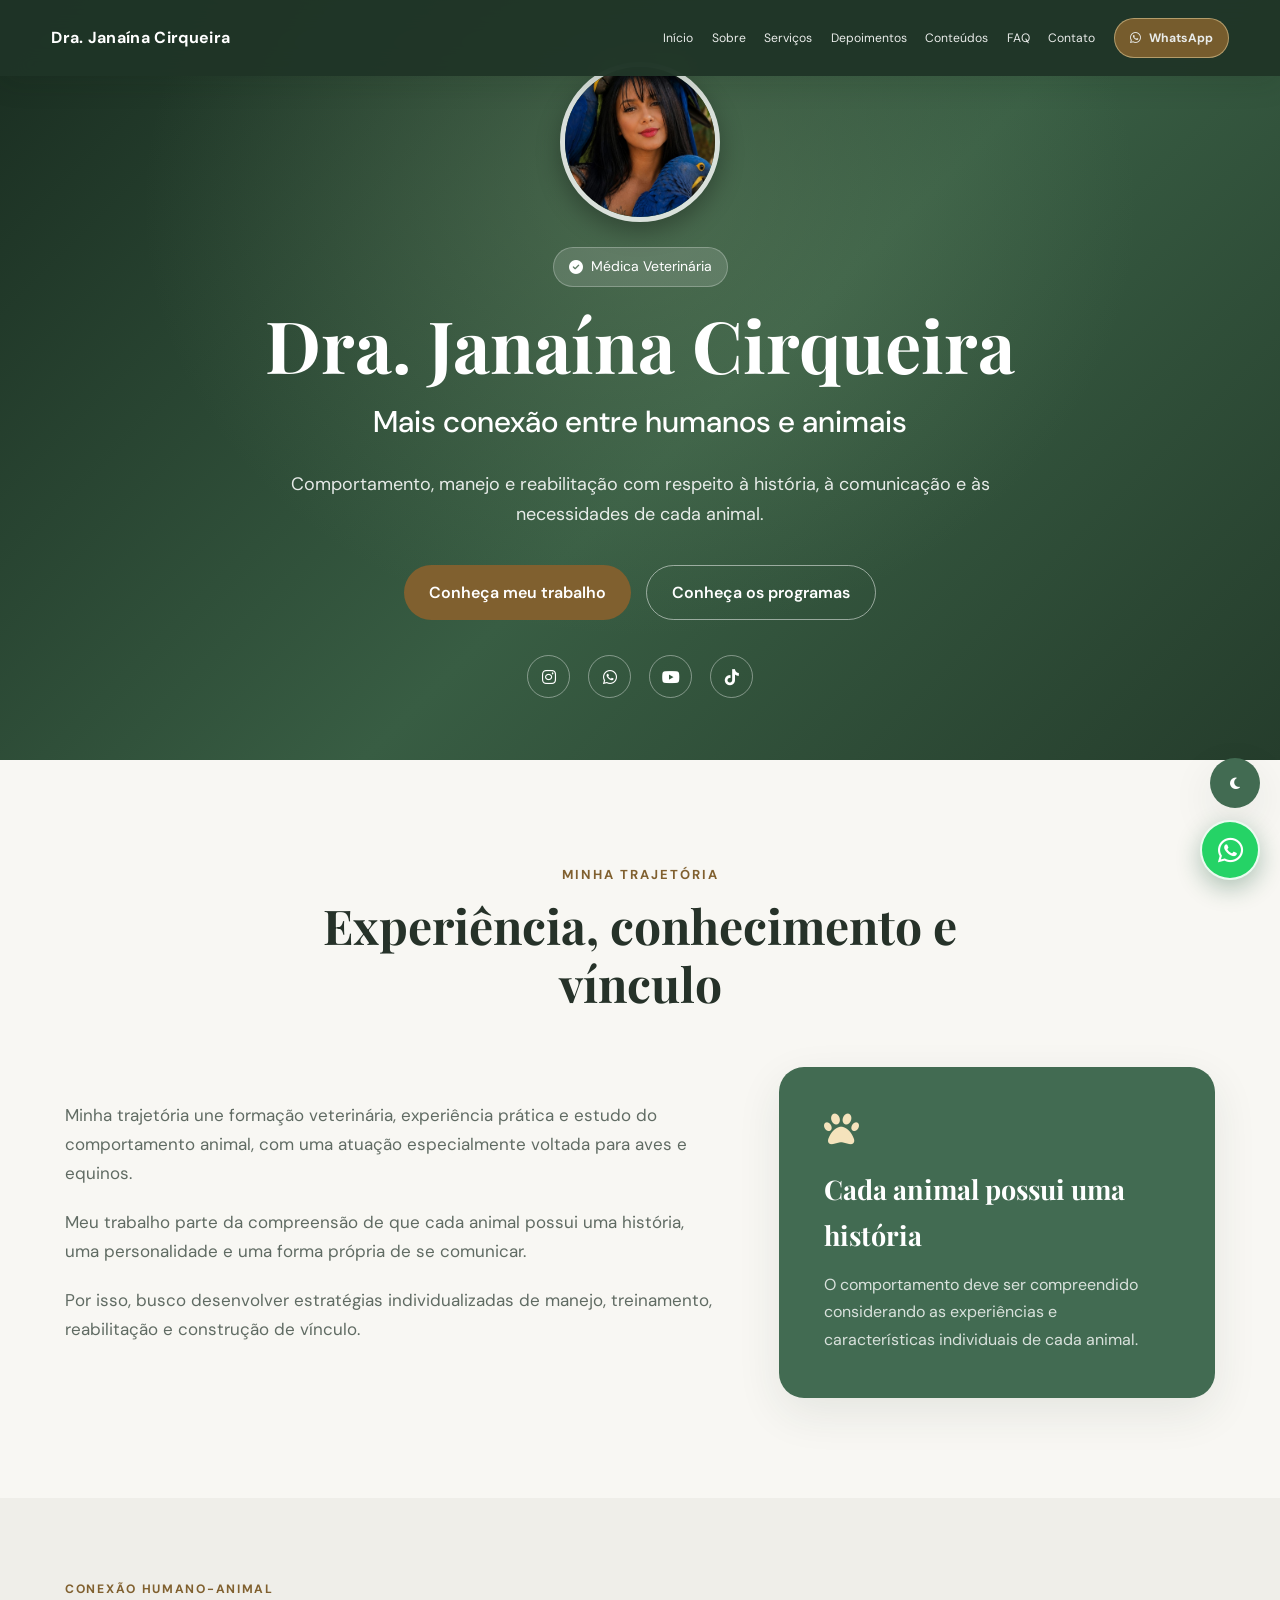
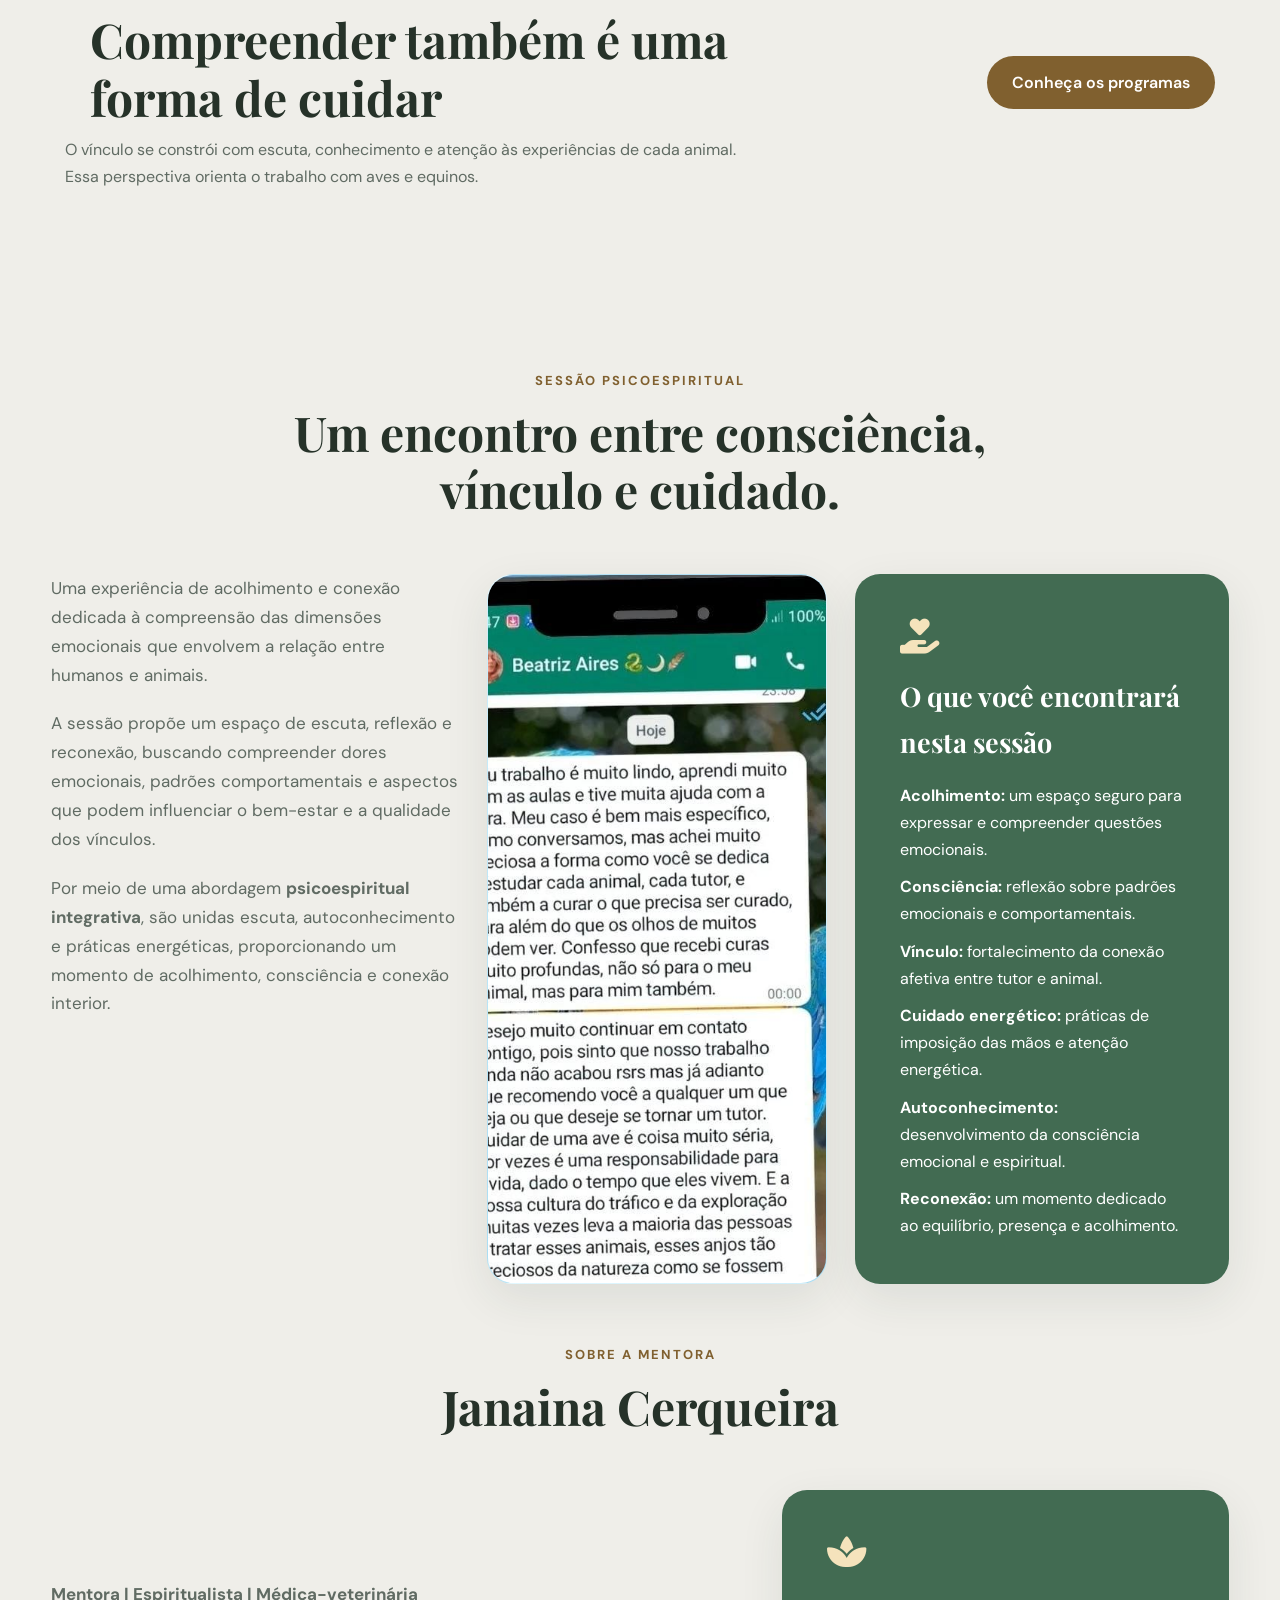
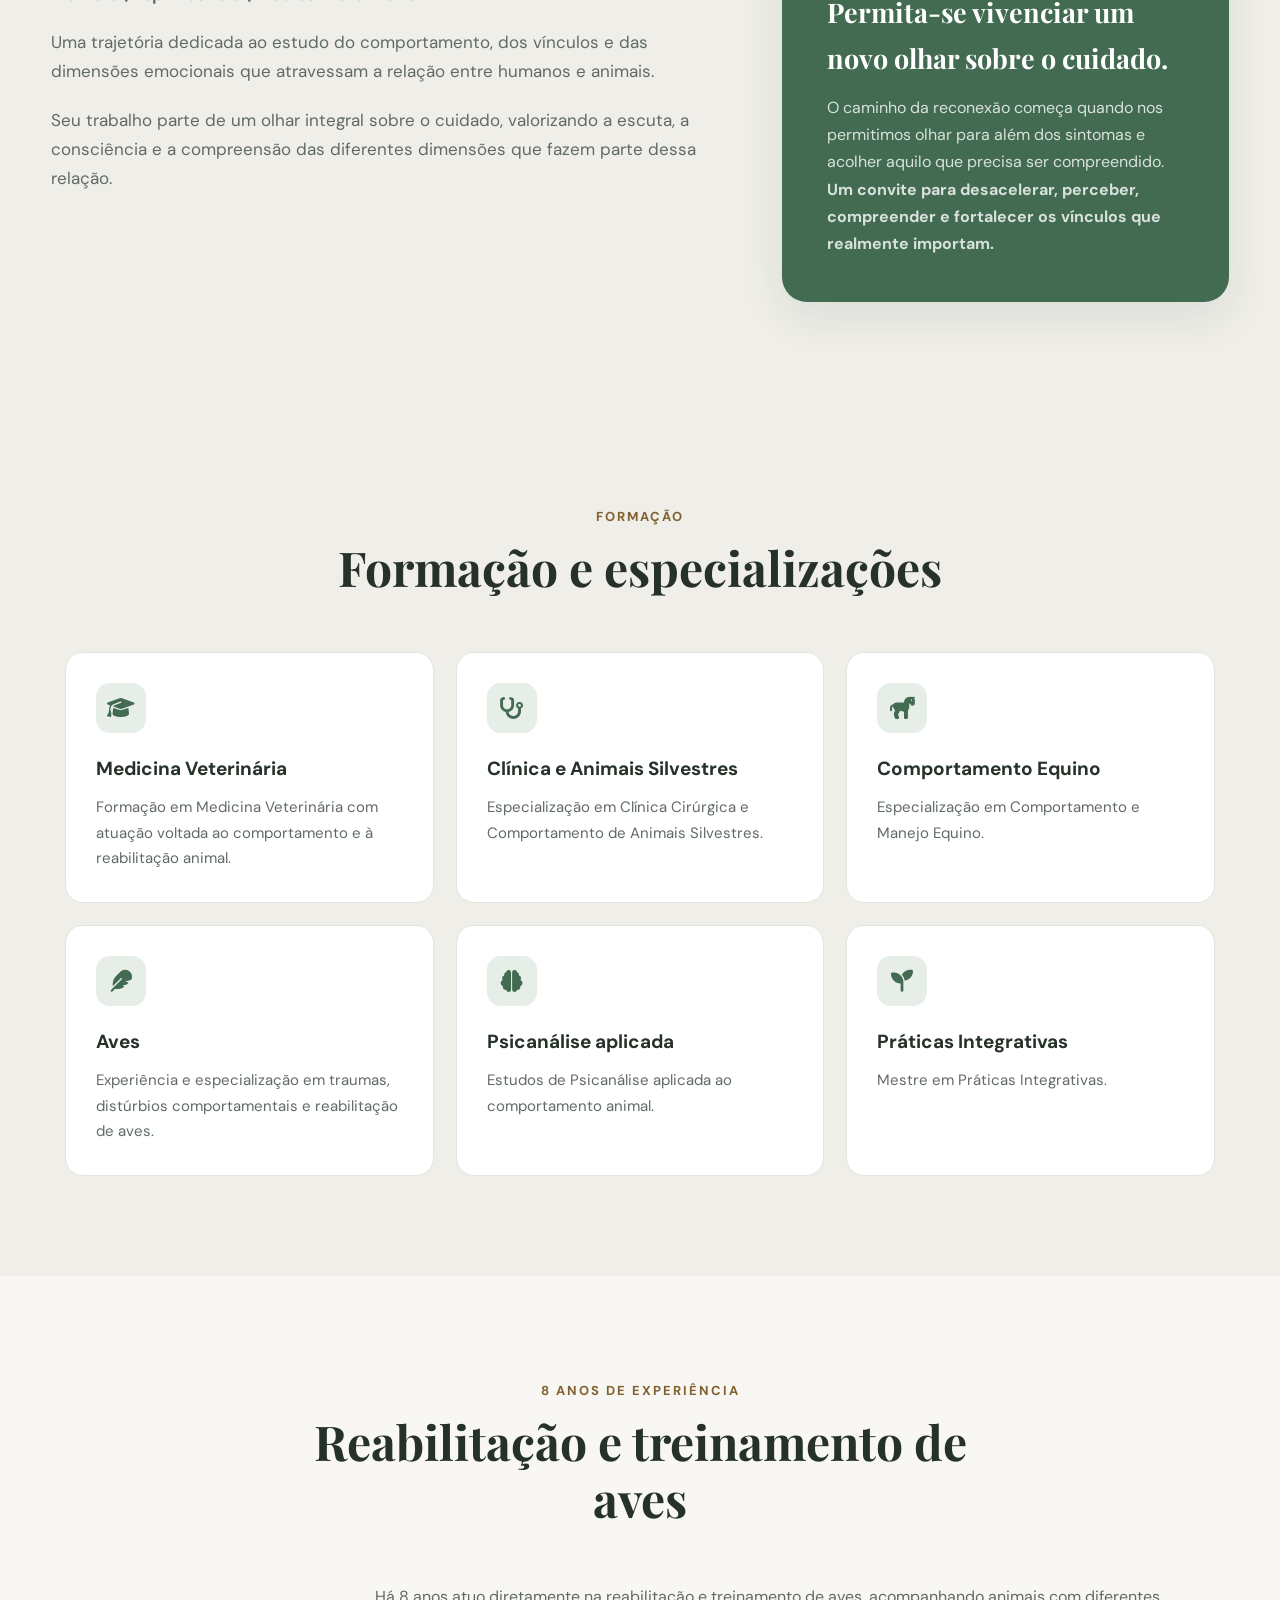
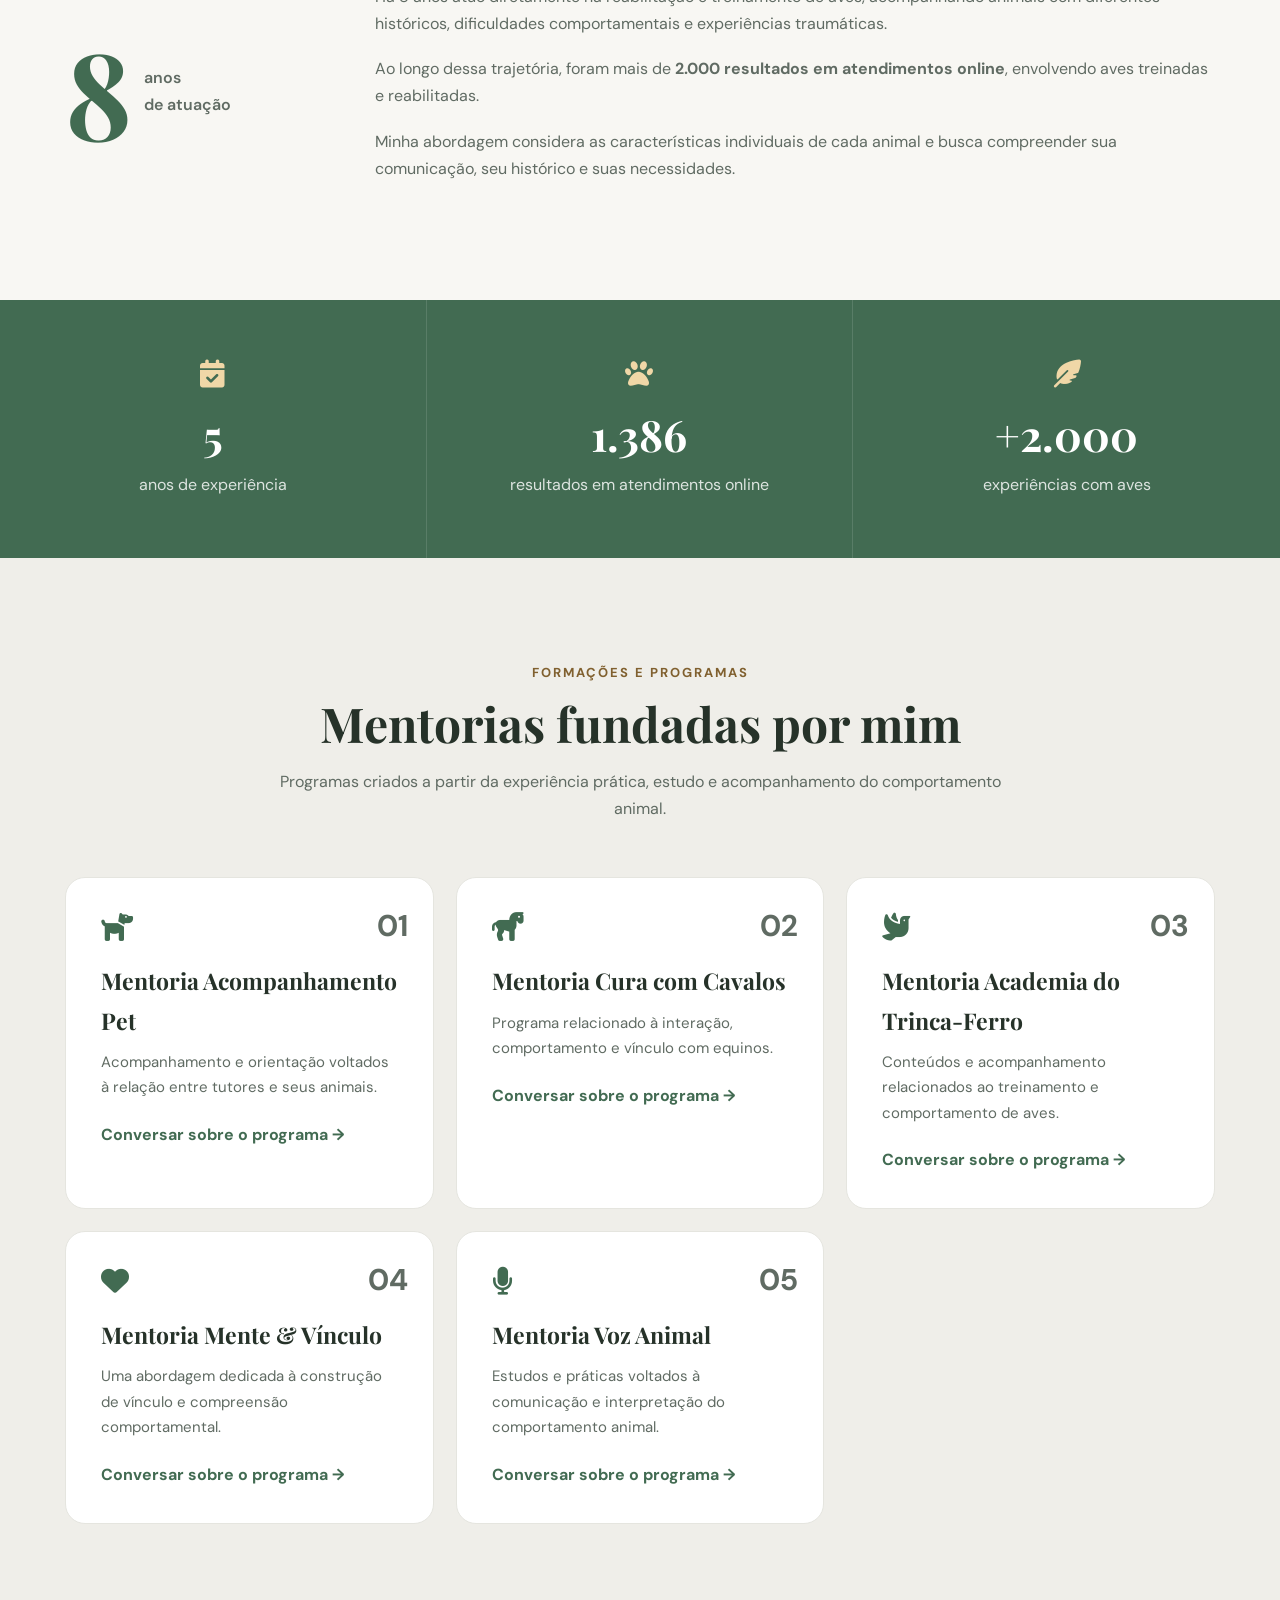
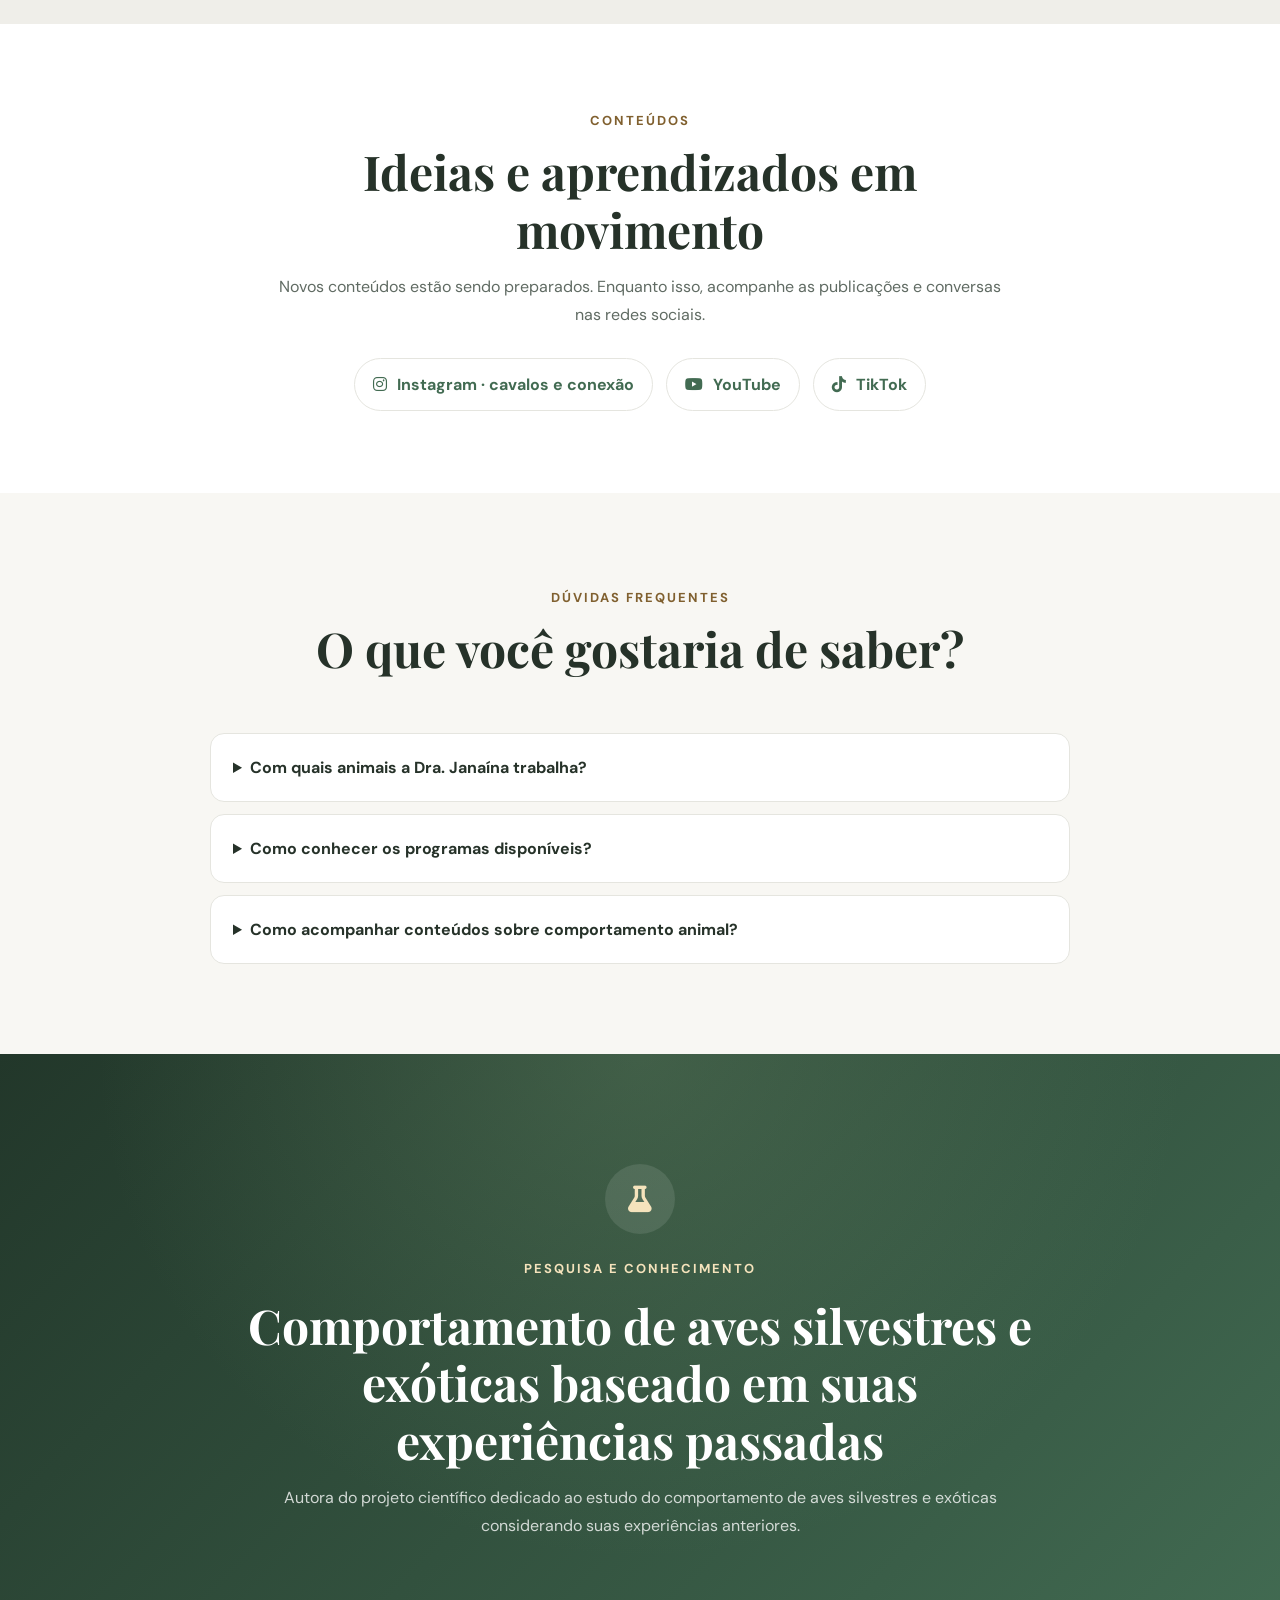
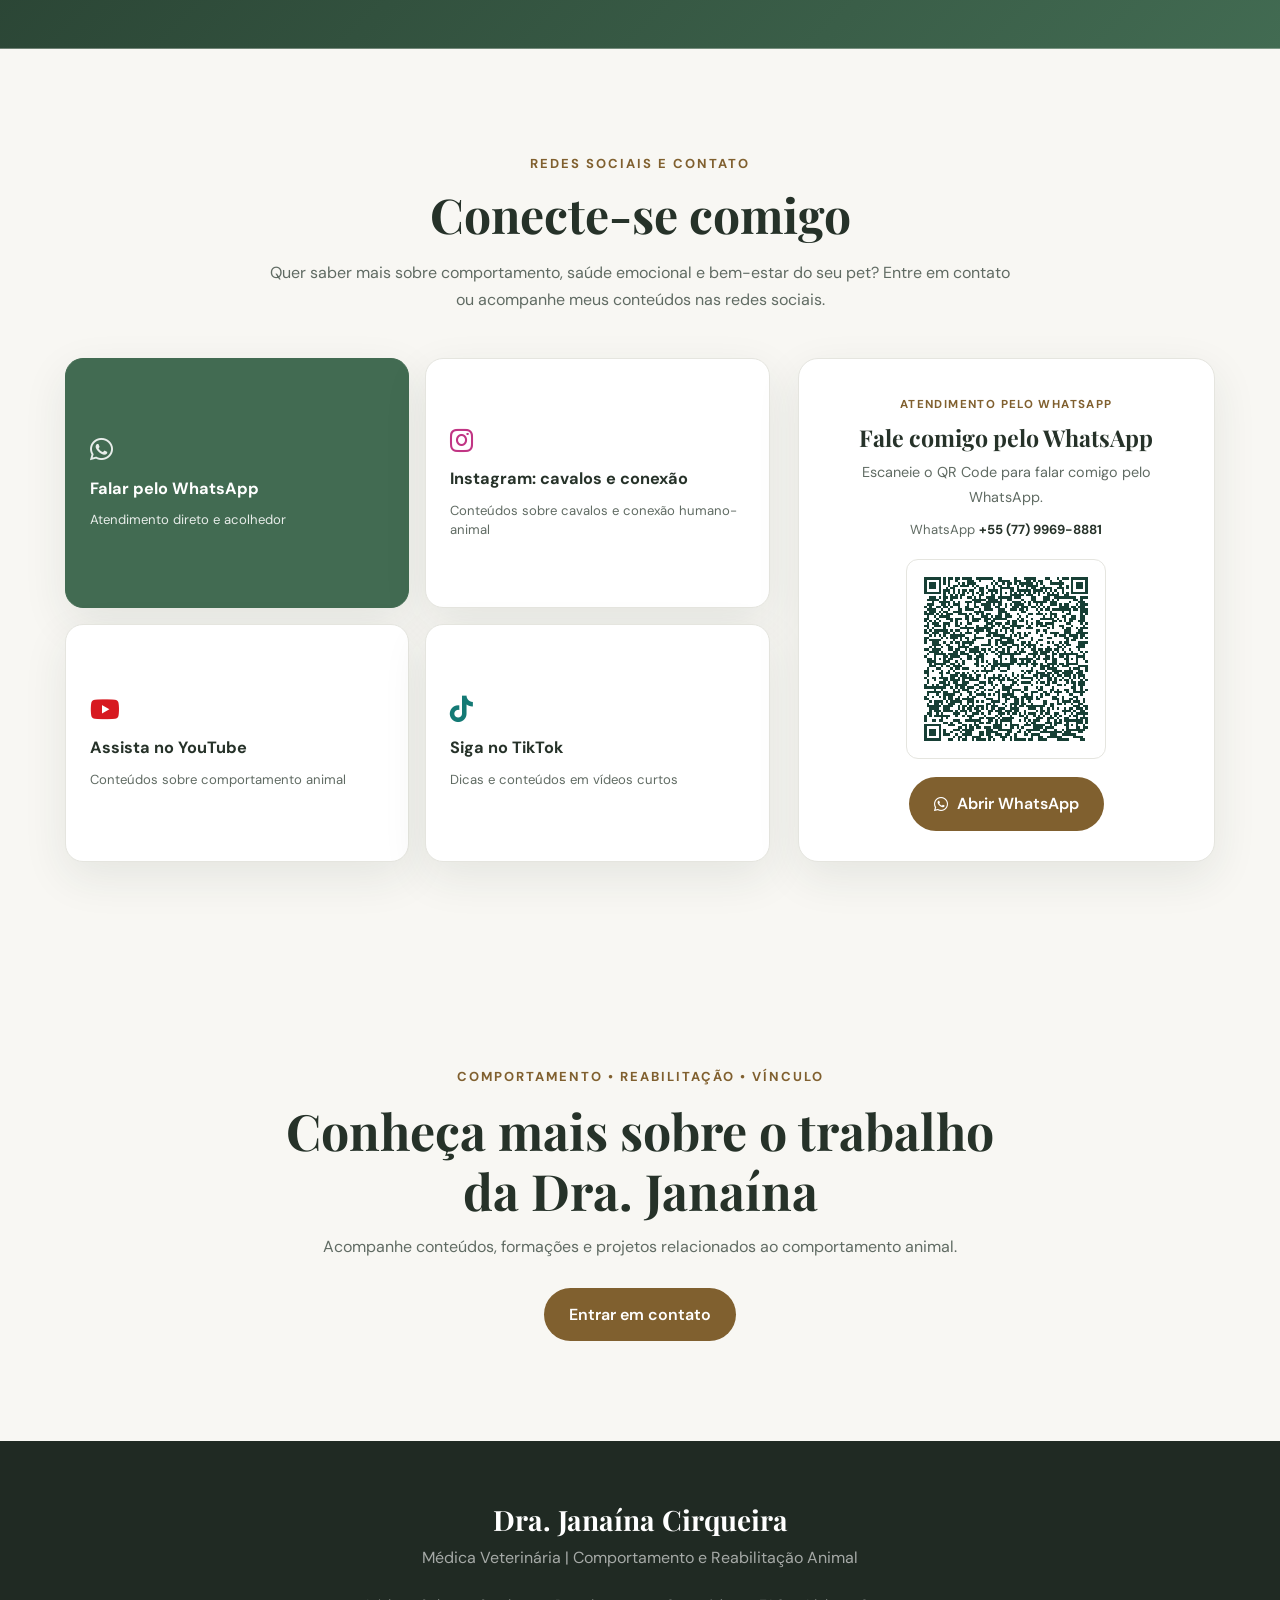
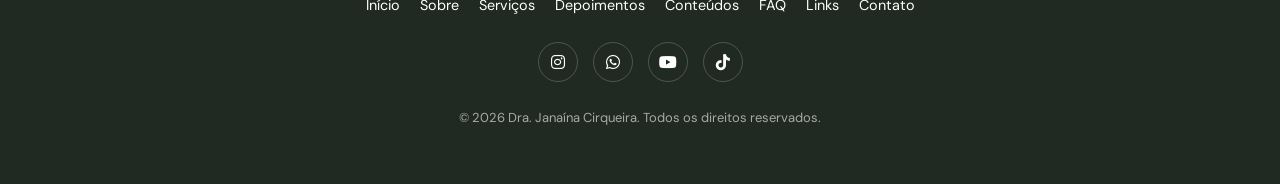
==== commit b9462418: "Add psicoespiritual visual highlight Co-authored-by: Copilot App <223556219+Copilot@users.noreply.gi" ====
--- a/index.html
+++ b/index.html
@@ -1 +1 @@
-<!DOCTYPE html><html lang="pt-BR"><head>    <meta charset="UTF-8">    <meta name="viewport" content="width=device-width, initial-scale=1.0">    <title>Dra. Janaína Cirqueira | Mente Humano Animal</title>    <meta name="description" content="Conheça o trabalho da Dra. Janaína Cirqueira com comportamento, manejo e reabilitação animal, com atuação especial em aves e equinos.">    <link rel="canonical" href="https://danielvl33.github.io/perfil-janaina-site/">    <meta property="og:type" content="website">    <meta property="og:title" content="Dra. Janaína Cirqueira | Mente Humano Animal">    <meta property="og:description" content="Comportamento, manejo e reabilitação animal com respeito à história e à comunicação de cada animal.">    <meta property="og:url" content="https://danielvl33.github.io/perfil-janaina-site/">    <meta property="og:image" content="https://danielvl33.github.io/perfil-janaina-site/img/janaina.jpg">    <meta name="twitter:card" content="summary_large_image">    <meta name="twitter:title" content="Dra. Janaína Cirqueira | Mente Humano Animal">    <meta name="twitter:description" content="Comportamento, manejo e reabilitação animal com respeito à história e à comunicação de cada animal.">    <meta name="twitter:image" content="https://danielvl33.github.io/perfil-janaina-site/img/janaina.jpg">    <meta name="theme-color" content="#2f513c">    <link rel="icon" href="favicon.svg" type="image/svg+xml">    <link rel="stylesheet" href="style.css">    <link rel="stylesheet" href="https://cdnjs.cloudflare.com/ajax/libs/font-awesome/6.5.2/css/all.min.css">    <script type="application/ld+json">    {      "@context": "https://schema.org",      "@type": "Person",      "name": "Dra. Janaína Cirqueira",      "jobTitle": "Médica Veterinária",      "description": "Atuação em comportamento, manejo e reabilitação animal, com especial atenção a aves e equinos.",      "image": "https://danielvl33.github.io/perfil-janaina-site/img/janaina.jpg",      "sameAs": [        "https://www.instagram.com/mentehumanoanimal?stkn=aWZvczNvdmJ4eDc5",        "https://youtube.com/@mestredaconcienciaanimal?si=yA33mfYnlB5Yrd-f",        "https://www.tiktok.com/@dracomportamental?_r=1&_t=ZS-9AFgJZx7Hey"      ]    }    </script></head><body>    <!-- BOTÃO TEMA -->    <button class="theme-toggle" id="themeToggle" type="button" aria-label="Alternar tema">        <i class="fa-solid fa-moon" aria-hidden="true"></i>    </button>    <!-- HERO -->    <header class="hero" id="inicio">        <div class="hero-overlay"></div>        <nav class="site-nav" aria-label="Navegação principal">            <a class="site-nav-brand" href="index.html#inicio">Dra. Janaína Cirqueira</a>            <button class="nav-toggle" type="button" aria-expanded="false" aria-controls="primary-navigation" aria-label="Abrir menu">                <span></span><span></span><span></span>            </button>            <div class="site-nav-links" id="primary-navigation">                <a href="index.html#inicio">Início</a>                <a href="index.html#sobre">Sobre</a>                <a href="index.html#mentorias">Serviços</a>                <a href="depoimentos.html">Depoimentos</a>                <a href="index.html#conteudos">Conteúdos</a>                <a href="index.html#faq">FAQ</a>                <a href="index.html#contato">Contato</a>                <a class="site-nav-featured nav-whatsapp" href="https://wa.me/557799698881?text=Ol%C3%A1%21+Preciso+de+ajuda+com+meu+pet+e+vi+que+voc%C3%AA+trabalha+com+comportamento+e+sa%C3%BAde+emocional.+Pode+me+orientar%3F" target="_blank" rel="noopener noreferrer"><i class="fa-brands fa-whatsapp" aria-hidden="true"></i> WhatsApp</a>            </div>        </nav>        <div class="hero-content">            <div class="profile-photo">                <img src="img/janaina.jpg" alt="Dra. Janaína Cirqueira" class="profile-photo-img">            </div>            <span class="badge">                <i class="fa-solid fa-circle-check" aria-hidden="true"></i>                Médica Veterinária            </span>            <h1>Dra. Janaína Cirqueira</h1>            <h2>Mais conexão entre humanos e animais</h2>            <p>Comportamento, manejo e reabilitação com respeito à história, à comunicação e às necessidades de cada animal.</p>            <div class="hero-buttons">                <a href="#sobre" class="btn primary">Conheça meu trabalho</a>                <a href="#mentorias" class="btn secondary">Conheça os programas</a>            </div>            <div class="social-links">                <a href="https://www.instagram.com/mentehumanoanimal?stkn=aWZvczNvdmJ4eDc5" target="_blank" rel="noopener noreferrer" aria-label="Instagram"><i class="fa-brands fa-instagram" aria-hidden="true"></i></a>                <a href="https://wa.me/557799698881?text=Ol%C3%A1%21+Preciso+de+ajuda+com+meu+pet+e+vi+que+voc%C3%AA+trabalha+com+comportamento+e+sa%C3%BAde+emocional.+Pode+me+orientar%3F" target="_blank" rel="noopener noreferrer" aria-label="WhatsApp"><i class="fa-brands fa-whatsapp" aria-hidden="true"></i></a>                <a href="https://youtube.com/@mestredaconcienciaanimal?si=yA33mfYnlB5Yrd-f" target="_blank" rel="noopener noreferrer" aria-label="YouTube"><i class="fa-brands fa-youtube" aria-hidden="true"></i></a>                <a href="https://www.tiktok.com/@dracomportamental?_r=1&amp;_t=ZS-9AFgJZx7Hey" target="_blank" rel="noopener noreferrer" aria-label="TikTok"><i class="fa-brands fa-tiktok" aria-hidden="true"></i></a>            </div>        </div>    </header>    <main>        <!-- SOBRE -->        <section class="section" id="sobre">            <div class="section-title">                <span>Minha trajetória</span>                <h2>Experiência, conhecimento e vínculo</h2>            </div>            <div class="about-grid">                <div class="about-text">                    <p>Minha trajetória une formação veterinária, experiência prática e estudo do comportamento animal, com uma atuação especialmente voltada para aves e equinos.</p>                    <p>Meu trabalho parte da compreensão de que cada animal possui uma história, uma personalidade e uma forma própria de se comunicar.</p>                    <p>Por isso, busco desenvolver estratégias individualizadas de manejo, treinamento, reabilitação e construção de vínculo.</p>                </div>                <div class="highlight-card">                    <i class="fa-solid fa-paw" aria-hidden="true"></i>                    <h3>Cada animal possui uma história</h3>                    <p>O comportamento deve ser compreendido considerando as experiências e características individuais de cada animal.</p>                </div>            </div>        </section>        <section class="connection-band" aria-labelledby="connection-title">            <div>                <span>Conexão humano-animal</span>                <h2 id="connection-title">Compreender também é uma forma de cuidar</h2>                <p>O vínculo se constrói com escuta, conhecimento e atenção às experiências de cada animal. Essa perspectiva orienta o trabalho com aves e equinos.</p>            </div>            <a class="btn primary" href="#mentorias">Conheça os programas</a>        </section>        <section class="section gray-section" id="psicoespiritual">            <div class="section-title">                <span>Sessão Psicoespiritual</span>                <h2>Um encontro entre consciência, vínculo e cuidado.</h2>            </div>            <div class="about-grid">                <div class="about-text">                    <p>Uma experiência de acolhimento e conexão dedicada à compreensão das dimensões emocionais que envolvem a relação entre humanos e animais.</p>                    <p>A sessão propõe um espaço de escuta, reflexão e reconexão, buscando compreender dores emocionais, padrões comportamentais e aspectos que podem influenciar o bem-estar e a qualidade dos vínculos.</p>                    <p>Por meio de uma abordagem <strong>psicoespiritual integrativa</strong>, são unidas escuta, autoconhecimento e práticas energéticas, proporcionando um momento de acolhimento, consciência e conexão interior.</p>                </div>                <div class="highlight-card">                    <i class="fa-solid fa-hand-holding-heart" aria-hidden="true"></i>                    <h3>O que você encontrará nesta sessão</h3>                    <ul style="list-style: none; padding-left: 0; margin-top: 16px; display: grid; gap: 10px;">                        <li><strong>Acolhimento:</strong> um espaço seguro para expressar e compreender questões emocionais.</li>                        <li><strong>Consciência:</strong> reflexão sobre padrões emocionais e comportamentais.</li>                        <li><strong>Vínculo:</strong> fortalecimento da conexão afetiva entre tutor e animal.</li>                        <li><strong>Cuidado energético:</strong> práticas de imposição das mãos e atenção energética.</li>                        <li><strong>Autoconhecimento:</strong> desenvolvimento da consciência emocional e espiritual.</li>                        <li><strong>Reconexão:</strong> um momento dedicado ao equilíbrio, presença e acolhimento.</li>                    </ul>                </div>            </div>            <div class="section-title" style="margin-top: 56px;">                <span>Sobre a mentora</span>                <h2>Janaina Cerqueira</h2>            </div>            <div class="about-grid">                <div class="about-text">                    <p><strong>Mentora | Espiritualista | Médica-veterinária</strong></p>                    <p>Uma trajetória dedicada ao estudo do comportamento, dos vínculos e das dimensões emocionais que atravessam a relação entre humanos e animais.</p>                    <p>Seu trabalho parte de um olhar integral sobre o cuidado, valorizando a escuta, a consciência e a compreensão das diferentes dimensões que fazem parte dessa relação.</p>                </div>                <div class="highlight-card">                    <i class="fa-solid fa-spa" aria-hidden="true"></i>                    <h3>Permita-se vivenciar um novo olhar sobre o cuidado.</h3>                    <p>O caminho da reconexão começa quando nos permitimos olhar para além dos sintomas e acolher aquilo que precisa ser compreendido.</p>                    <p><strong>Um convite para desacelerar, perceber, compreender e fortalecer os vínculos que realmente importam.</strong></p>                </div>            </div>        </section>        <!-- FORMAÇÃO -->        <section class="section gray-section">            <div class="section-title">                <span>Formação</span>                <h2>Formação e especializações</h2>            </div>            <div class="cards-grid">                <article class="info-card">                    <div class="card-icon"><i class="fa-solid fa-graduation-cap" aria-hidden="true"></i></div>                    <h3>Medicina Veterinária</h3>                    <p>Formação em Medicina Veterinária com atuação voltada ao comportamento e à reabilitação animal.</p>                </article>                <article class="info-card">                    <div class="card-icon"><i class="fa-solid fa-stethoscope" aria-hidden="true"></i></div>                    <h3>Clínica e Animais Silvestres</h3>                    <p>Especialização em Clínica Cirúrgica e Comportamento de Animais Silvestres.</p>                </article>                <article class="info-card">                    <div class="card-icon"><i class="fa-solid fa-horse" aria-hidden="true"></i></div>                    <h3>Comportamento Equino</h3>                    <p>Especialização em Comportamento e Manejo Equino.</p>                </article>                <article class="info-card">                    <div class="card-icon"><i class="fa-solid fa-feather" aria-hidden="true"></i></div>                    <h3>Aves</h3>                    <p>Experiência e especialização em traumas, distúrbios comportamentais e reabilitação de aves.</p>                </article>                <article class="info-card">                    <div class="card-icon"><i class="fa-solid fa-brain" aria-hidden="true"></i></div>                    <h3>Psicanálise aplicada</h3>                    <p>Estudos de Psicanálise aplicada ao comportamento animal.</p>                </article>                <article class="info-card">                    <div class="card-icon"><i class="fa-solid fa-seedling" aria-hidden="true"></i></div>                    <h3>Práticas Integrativas</h3>                    <p>Mestre em Práticas Integrativas.</p>                </article>            </div>        </section>        <!-- AVES -->        <section class="section" id="aves">            <div class="section-title">                <span>8 anos de experiência</span>                <h2>Reabilitação e treinamento de aves</h2>            </div>            <div class="birds-content">                <div class="experience-number">                    <strong>8</strong>                    <span>anos<br>de atuação</span>                </div>                <div>                    <p>Há 8 anos atuo diretamente na reabilitação e treinamento de aves, acompanhando animais com diferentes históricos, dificuldades comportamentais e experiências traumáticas.</p>                    <p>Ao longo dessa trajetória, foram mais de <strong>2.000 resultados em atendimentos online</strong>, envolvendo aves treinadas e reabilitadas.</p>                    <p>Minha abordagem considera as características individuais de cada animal e busca compreender sua comunicação, seu histórico e suas necessidades.</p>                </div>            </div>        </section>        <!-- NÚMEROS -->        <section class="stats">            <div class="stat">                <i class="fa-solid fa-calendar-check" aria-hidden="true"></i>                <strong data-number="8">0</strong>                <span>anos de experiência</span>            </div>            <div class="stat">                <i class="fa-solid fa-paw" aria-hidden="true"></i>                <strong data-number="2000">0</strong>                <span>resultados em atendimentos online</span>            </div>            <div class="stat">                <i class="fa-solid fa-feather-pointed" aria-hidden="true"></i>                <strong>+2.000</strong>                <span>experiências com aves</span>            </div>        </section>        <!-- MENTORIAS -->        <section class="section gray-section" id="mentorias">            <div class="section-title">                <span>Formações e programas</span>                <h2>Mentorias fundadas por mim</h2>                <p>Programas criados a partir da experiência prática, estudo e acompanhamento do comportamento animal.</p>            </div>            <div class="mentorias-grid">                <article class="mentoria">                    <span class="number">01</span>                    <i class="fa-solid fa-dog" aria-hidden="true"></i>                    <h3>Mentoria Acompanhamento Pet</h3>                    <p>Acompanhamento e orientação voltados à relação entre tutores e seus animais.</p>                    <a href="https://wa.me/557799698881?text=Ol%C3%A1%21+Preciso+de+ajuda+com+meu+pet+e+vi+que+voc%C3%AA+trabalha+com+comportamento+e+sa%C3%BAde+emocional.+Pode+me+orientar%3F" class="learn-more" target="_blank" rel="noopener noreferrer">Conversar sobre o programa <span aria-hidden="true">→</span></a>                </article>                <article class="mentoria">                    <span class="number">02</span>                    <i class="fa-solid fa-horse" aria-hidden="true"></i>                    <h3>Mentoria Cura com Cavalos</h3>                    <p>Programa relacionado à interação, comportamento e vínculo com equinos.</p>                    <a href="https://wa.me/557799698881?text=Ol%C3%A1%21+Preciso+de+ajuda+com+meu+pet+e+vi+que+voc%C3%AA+trabalha+com+comportamento+e+sa%C3%BAde+emocional.+Pode+me+orientar%3F" class="learn-more" target="_blank" rel="noopener noreferrer">Conversar sobre o programa <span aria-hidden="true">→</span></a>                </article>                <article class="mentoria">                    <span class="number">03</span>                    <i class="fa-solid fa-dove" aria-hidden="true"></i>                    <h3>Mentoria Academia do Trinca-Ferro</h3>                    <p>Conteúdos e acompanhamento relacionados ao treinamento e comportamento de aves.</p>                    <a href="https://wa.me/557799698881?text=Ol%C3%A1%21+Preciso+de+ajuda+com+meu+pet+e+vi+que+voc%C3%AA+trabalha+com+comportamento+e+sa%C3%BAde+emocional.+Pode+me+orientar%3F" class="learn-more" target="_blank" rel="noopener noreferrer">Conversar sobre o programa <span aria-hidden="true">→</span></a>                </article>                <article class="mentoria">                    <span class="number">04</span>                    <i class="fa-solid fa-heart" aria-hidden="true"></i>                    <h3>Mentoria Mente &amp; Vínculo</h3>                    <p>Uma abordagem dedicada à construção de vínculo e compreensão comportamental.</p>                    <a href="https://wa.me/557799698881?text=Ol%C3%A1%21+Preciso+de+ajuda+com+meu+pet+e+vi+que+voc%C3%AA+trabalha+com+comportamento+e+sa%C3%BAde+emocional.+Pode+me+orientar%3F" class="learn-more" target="_blank" rel="noopener noreferrer">Conversar sobre o programa <span aria-hidden="true">→</span></a>                </article>                <article class="mentoria">                    <span class="number">05</span>                    <i class="fa-solid fa-microphone" aria-hidden="true"></i>                    <h3>Mentoria Voz Animal</h3>                    <p>Estudos e práticas voltados à comunicação e interpretação do comportamento animal.</p>                    <a href="https://wa.me/557799698881?text=Ol%C3%A1%21+Preciso+de+ajuda+com+meu+pet+e+vi+que+voc%C3%AA+trabalha+com+comportamento+e+sa%C3%BAde+emocional.+Pode+me+orientar%3F" class="learn-more" target="_blank" rel="noopener noreferrer">Conversar sobre o programa <span aria-hidden="true">→</span></a>                </article>            </div>        </section>        <section class="content-placeholder" id="conteudos">            <div class="section-title">                <span>Conteúdos</span>                <h2>Ideias e aprendizados em movimento</h2>                <p>Novos conteúdos estão sendo preparados. Enquanto isso, acompanhe as publicações e conversas nas redes sociais.</p>            </div>            <div class="content-social-links">                <a href="https://www.instagram.com/mentehumanoanimal?stkn=aWZvczNvdmJ4eDc5" target="_blank" rel="noopener noreferrer"><i class="fa-brands fa-instagram" aria-hidden="true"></i> Instagram · cavalos e conexão</a>                <a href="https://youtube.com/@mestredaconcienciaanimal?si=yA33mfYnlB5Yrd-f" target="_blank" rel="noopener noreferrer"><i class="fa-brands fa-youtube" aria-hidden="true"></i> YouTube</a>                <a href="https://www.tiktok.com/@dracomportamental?_r=1&amp;_t=ZS-9AFgJZx7Hey" target="_blank" rel="noopener noreferrer"><i class="fa-brands fa-tiktok" aria-hidden="true"></i> TikTok</a>            </div>        </section>        <section class="faq-section" id="faq">            <div class="section-title">                <span>Dúvidas frequentes</span>                <h2>O que você gostaria de saber?</h2>            </div>            <div class="faq-list">                <details>                    <summary>Com quais animais a Dra. Janaína trabalha?</summary>                    <p>A atuação tem atenção especial a aves e equinos, além dos programas de acompanhamento relacionados a pets.</p>                </details>                <details>                    <summary>Como conhecer os programas disponíveis?</summary>                    <p>Entre em contato pelo WhatsApp para conversar sobre os programas e saber mais sobre a proposta que melhor atende à sua necessidade.</p>                </details>                <details>                    <summary>Como acompanhar conteúdos sobre comportamento animal?</summary>                    <p>Acompanhe as redes sociais da Dra. Janaína pelos links nesta página. A seção de conteúdos será atualizada quando novas publicações estiverem disponíveis.</p>                </details>            </div>        </section>        <!-- PESQUISA -->        <section class="research">            <div class="research-content">                <div class="research-icon"><i class="fa-solid fa-flask" aria-hidden="true"></i></div>                <span>Pesquisa e conhecimento</span>                <h2>Comportamento de aves silvestres e exóticas baseado em suas experiências passadas</h2>                <p>Autora do projeto científico dedicado ao estudo do comportamento de aves silvestres e exóticas considerando suas experiências anteriores.</p>            </div>        </section>        <section class="contact-section" id="contato" aria-labelledby="contact-title">            <div class="contact-container">                <div class="section-title">                    <span>Redes sociais e contato</span>                    <h2 id="contact-title">Conecte-se comigo</h2>                    <p>Quer saber mais sobre comportamento, saúde emocional e bem-estar do seu pet? Entre em contato ou acompanhe meus conteúdos nas redes sociais.</p>                </div>                <div class="contact-layout">                    <nav class="social-cards" aria-label="Redes sociais da Dra. Janaína">                        <a class="social-card social-card-whatsapp" href="https://wa.me/557799698881?text=Ol%C3%A1%21+Preciso+de+ajuda+com+meu+pet+e+vi+que+voc%C3%AA+trabalha+com+comportamento+e+sa%C3%BAde+emocional.+Pode+me+orientar%3F" target="_blank" rel="noopener noreferrer" aria-label="Falar pelo WhatsApp" title="Falar pelo WhatsApp">                            <i class="fa-brands fa-whatsapp" aria-hidden="true"></i>                            <span>Falar pelo WhatsApp</span>                            <small>Atendimento direto e acolhedor</small>                        </a>                        <a class="social-card social-card-instagram" href="https://www.instagram.com/mentehumanoanimal?stkn=aWZvczNvdmJ4eDc5" target="_blank" rel="noopener noreferrer" aria-label="Visitar Instagram">                            <i class="fa-brands fa-instagram" aria-hidden="true"></i>                            <span>Instagram: cavalos e conexão</span>                            <small>Conteúdos sobre cavalos e conexão humano-animal</small>                        </a>                        <a class="social-card social-card-youtube" href="https://youtube.com/@mestredaconcienciaanimal?si=yA33mfYnlB5Yrd-f" target="_blank" rel="noopener noreferrer" aria-label="Assista no YouTube" title="Assista no YouTube">                            <i class="fa-brands fa-youtube" aria-hidden="true"></i>                            <span>Assista no YouTube</span>                            <small>Conteúdos sobre comportamento animal</small>                        </a>                        <a class="social-card social-card-tiktok" href="https://www.tiktok.com/@dracomportamental?_r=1&amp;_t=ZS-9AFgJZx7Hey" target="_blank" rel="noopener noreferrer" aria-label="Siga no TikTok" title="Siga no TikTok">                            <i class="fa-brands fa-tiktok" aria-hidden="true"></i>                            <span>Siga no TikTok</span>                            <small>Dicas e conteúdos em vídeos curtos</small>                        </a>                    </nav>                    <aside class="contact-qr" aria-labelledby="contact-qr-title">                        <div class="contact-qr-copy">                            <span class="contact-eyebrow">Atendimento pelo WhatsApp</span>                            <h3 id="contact-qr-title">Fale comigo pelo WhatsApp</h3>                            <p>Escaneie o QR Code para falar comigo pelo WhatsApp.</p>                            <p class="contact-phone">WhatsApp <strong>+55 (77) 9969-8881</strong></p>                        </div>                        <img class="contact-qr-image" src="img/whatsapp-qr.svg" width="200" height="200" alt="QR Code para abrir o WhatsApp com a mensagem de contato">                        <a class="btn primary contact-qr-button" href="https://wa.me/557799698881?text=Ol%C3%A1%21+Preciso+de+ajuda+com+meu+pet+e+vi+que+voc%C3%AA+trabalha+com+comportamento+e+sa%C3%BAde+emocional.+Pode+me+orientar%3F" target="_blank" rel="noopener noreferrer" aria-label="Abrir WhatsApp" title="Abrir WhatsApp">                            <i class="fa-brands fa-whatsapp" aria-hidden="true"></i>                            Abrir WhatsApp                        </a>                    </aside>                </div>            </div>        </section>        <!-- CTA -->        <section class="cta">            <div>                <span>Comportamento • Reabilitação • Vínculo</span>                <h2>Conheça mais sobre o trabalho da Dra. Janaína</h2>                <p>Acompanhe conteúdos, formações e projetos relacionados ao comportamento animal.</p>                <a href="https://wa.me/557799698881?text=Ol%C3%A1%21+Preciso+de+ajuda+com+meu+pet+e+vi+que+voc%C3%AA+trabalha+com+comportamento+e+sa%C3%BAde+emocional.+Pode+me+orientar%3F" class="btn primary" target="_blank" rel="noopener noreferrer">Entrar em contato</a>            </div>        </section>    </main>    <!-- FOOTER -->    <footer>        <div class="footer-content">            <h3>Dra. Janaína Cirqueira</h3>            <p>Médica Veterinária | Comportamento e Reabilitação Animal</p>            <nav class="footer-nav" aria-label="Navegação do rodapé">                <a href="index.html#inicio">Início</a><a href="index.html#sobre">Sobre</a><a href="index.html#mentorias">Serviços</a><a href="depoimentos.html">Depoimentos</a><a href="index.html#conteudos">Conteúdos</a><a href="index.html#faq">FAQ</a><a href="links/">Links</a><a href="index.html#contato">Contato</a>            </nav>            <div class="footer-social">                <a href="https://www.instagram.com/mentehumanoanimal?stkn=aWZvczNvdmJ4eDc5" target="_blank" rel="noopener noreferrer" aria-label="Instagram"><i class="fa-brands fa-instagram" aria-hidden="true"></i></a>                <a href="https://wa.me/557799698881?text=Ol%C3%A1%21+Preciso+de+ajuda+com+meu+pet+e+vi+que+voc%C3%AA+trabalha+com+comportamento+e+sa%C3%BAde+emocional.+Pode+me+orientar%3F" target="_blank" rel="noopener noreferrer" aria-label="WhatsApp"><i class="fa-brands fa-whatsapp" aria-hidden="true"></i></a>                <a href="https://youtube.com/@mestredaconcienciaanimal?si=yA33mfYnlB5Yrd-f" target="_blank" rel="noopener noreferrer" aria-label="YouTube"><i class="fa-brands fa-youtube" aria-hidden="true"></i></a>                <a href="https://www.tiktok.com/@dracomportamental?_r=1&amp;_t=ZS-9AFgJZx7Hey" target="_blank" rel="noopener noreferrer" aria-label="TikTok"><i class="fa-brands fa-tiktok" aria-hidden="true"></i></a>            </div>            <p class="copyright">© <span id="year"></span> Dra. Janaína Cirqueira. Todos os direitos reservados.</p>        </div>    </footer>    <a class="whatsapp-float" href="https://wa.me/557799698881?text=Ol%C3%A1%21+Preciso+de+ajuda+com+meu+pet+e+vi+que+voc%C3%AA+trabalha+com+comportamento+e+sa%C3%BAde+emocional.+Pode+me+orientar%3F" target="_blank" rel="noopener noreferrer" aria-label="Abrir WhatsApp" title="Fale comigo pelo WhatsApp">        <i class="fa-brands fa-whatsapp" aria-hidden="true"></i>    </a>    <script src="script.js"></script></body></html>+<!DOCTYPE html><html lang="pt-BR"><head>    <meta charset="UTF-8">    <meta name="viewport" content="width=device-width, initial-scale=1.0">    <title>Dra. Janaína Cirqueira | Mente Humano Animal</title>    <meta name="description" content="Conheça o trabalho da Dra. Janaína Cirqueira com comportamento, manejo e reabilitação animal, com atuação especial em aves e equinos.">    <link rel="canonical" href="https://danielvl33.github.io/perfil-janaina-site/">    <meta property="og:type" content="website">    <meta property="og:title" content="Dra. Janaína Cirqueira | Mente Humano Animal">    <meta property="og:description" content="Comportamento, manejo e reabilitação animal com respeito à história e à comunicação de cada animal.">    <meta property="og:url" content="https://danielvl33.github.io/perfil-janaina-site/">    <meta property="og:image" content="https://danielvl33.github.io/perfil-janaina-site/img/janaina.jpg">    <meta name="twitter:card" content="summary_large_image">    <meta name="twitter:title" content="Dra. Janaína Cirqueira | Mente Humano Animal">    <meta name="twitter:description" content="Comportamento, manejo e reabilitação animal com respeito à história e à comunicação de cada animal.">    <meta name="twitter:image" content="https://danielvl33.github.io/perfil-janaina-site/img/janaina.jpg">    <meta name="theme-color" content="#2f513c">    <link rel="icon" href="favicon.svg" type="image/svg+xml">    <link rel="stylesheet" href="style.css">    <link rel="stylesheet" href="https://cdnjs.cloudflare.com/ajax/libs/font-awesome/6.5.2/css/all.min.css">    <script type="application/ld+json">    {      "@context": "https://schema.org",      "@type": "Person",      "name": "Dra. Janaína Cirqueira",      "jobTitle": "Médica Veterinária",      "description": "Atuação em comportamento, manejo e reabilitação animal, com especial atenção a aves e equinos.",      "image": "https://danielvl33.github.io/perfil-janaina-site/img/janaina.jpg",      "sameAs": [        "https://www.instagram.com/mentehumanoanimal?stkn=aWZvczNvdmJ4eDc5",        "https://youtube.com/@mestredaconcienciaanimal?si=yA33mfYnlB5Yrd-f",        "https://www.tiktok.com/@dracomportamental?_r=1&_t=ZS-9AFgJZx7Hey"      ]    }    </script></head><body>    <!-- BOTÃO TEMA -->    <button class="theme-toggle" id="themeToggle" type="button" aria-label="Alternar tema">        <i class="fa-solid fa-moon" aria-hidden="true"></i>    </button>    <!-- HERO -->    <header class="hero" id="inicio">        <div class="hero-overlay"></div>        <nav class="site-nav" aria-label="Navegação principal">            <a class="site-nav-brand" href="index.html#inicio">Dra. Janaína Cirqueira</a>            <button class="nav-toggle" type="button" aria-expanded="false" aria-controls="primary-navigation" aria-label="Abrir menu">                <span></span><span></span><span></span>            </button>            <div class="site-nav-links" id="primary-navigation">                <a href="index.html#inicio">Início</a>                <a href="index.html#sobre">Sobre</a>                <a href="index.html#mentorias">Serviços</a>                <a href="depoimentos.html">Depoimentos</a>                <a href="index.html#conteudos">Conteúdos</a>                <a href="index.html#faq">FAQ</a>                <a href="index.html#contato">Contato</a>                <a class="site-nav-featured nav-whatsapp" href="https://wa.me/557799698881?text=Ol%C3%A1%21+Preciso+de+ajuda+com+meu+pet+e+vi+que+voc%C3%AA+trabalha+com+comportamento+e+sa%C3%BAde+emocional.+Pode+me+orientar%3F" target="_blank" rel="noopener noreferrer"><i class="fa-brands fa-whatsapp" aria-hidden="true"></i> WhatsApp</a>            </div>        </nav>        <div class="hero-content">            <div class="profile-photo">                <img src="img/janaina.jpg" alt="Dra. Janaína Cirqueira" class="profile-photo-img">            </div>            <span class="badge">                <i class="fa-solid fa-circle-check" aria-hidden="true"></i>                Médica Veterinária            </span>            <h1>Dra. Janaína Cirqueira</h1>            <h2>Mais conexão entre humanos e animais</h2>            <p>Comportamento, manejo e reabilitação com respeito à história, à comunicação e às necessidades de cada animal.</p>            <div class="hero-buttons">                <a href="#sobre" class="btn primary">Conheça meu trabalho</a>                <a href="#mentorias" class="btn secondary">Conheça os programas</a>            </div>            <div class="social-links">                <a href="https://www.instagram.com/mentehumanoanimal?stkn=aWZvczNvdmJ4eDc5" target="_blank" rel="noopener noreferrer" aria-label="Instagram"><i class="fa-brands fa-instagram" aria-hidden="true"></i></a>                <a href="https://wa.me/557799698881?text=Ol%C3%A1%21+Preciso+de+ajuda+com+meu+pet+e+vi+que+voc%C3%AA+trabalha+com+comportamento+e+sa%C3%BAde+emocional.+Pode+me+orientar%3F" target="_blank" rel="noopener noreferrer" aria-label="WhatsApp"><i class="fa-brands fa-whatsapp" aria-hidden="true"></i></a>                <a href="https://youtube.com/@mestredaconcienciaanimal?si=yA33mfYnlB5Yrd-f" target="_blank" rel="noopener noreferrer" aria-label="YouTube"><i class="fa-brands fa-youtube" aria-hidden="true"></i></a>                <a href="https://www.tiktok.com/@dracomportamental?_r=1&amp;_t=ZS-9AFgJZx7Hey" target="_blank" rel="noopener noreferrer" aria-label="TikTok"><i class="fa-brands fa-tiktok" aria-hidden="true"></i></a>            </div>        </div>    </header>    <main>        <!-- SOBRE -->        <section class="section" id="sobre">            <div class="section-title">                <span>Minha trajetória</span>                <h2>Experiência, conhecimento e vínculo</h2>            </div>            <div class="about-grid">                <div class="about-text">                    <p>Minha trajetória une formação veterinária, experiência prática e estudo do comportamento animal, com uma atuação especialmente voltada para aves e equinos.</p>                    <p>Meu trabalho parte da compreensão de que cada animal possui uma história, uma personalidade e uma forma própria de se comunicar.</p>                    <p>Por isso, busco desenvolver estratégias individualizadas de manejo, treinamento, reabilitação e construção de vínculo.</p>                </div>                <div class="highlight-card">                    <i class="fa-solid fa-paw" aria-hidden="true"></i>                    <h3>Cada animal possui uma história</h3>                    <p>O comportamento deve ser compreendido considerando as experiências e características individuais de cada animal.</p>                </div>            </div>        </section>        <section class="connection-band" aria-labelledby="connection-title">            <div>                <span>Conexão humano-animal</span>                <h2 id="connection-title">Compreender também é uma forma de cuidar</h2>                <p>O vínculo se constrói com escuta, conhecimento e atenção às experiências de cada animal. Essa perspectiva orienta o trabalho com aves e equinos.</p>            </div>            <a class="btn primary" href="#mentorias">Conheça os programas</a>        </section>        <section class="section gray-section" id="psicoespiritual">            <div class="section-title">                <span>Sessão Psicoespiritual</span>                <h2>Um encontro entre consciência, vínculo e cuidado.</h2>            </div>            <div class="about-grid psicoespiritual-grid">                <div class="about-text">                    <p>Uma experiência de acolhimento e conexão dedicada à compreensão das dimensões emocionais que envolvem a relação entre humanos e animais.</p>                    <p>A sessão propõe um espaço de escuta, reflexão e reconexão, buscando compreender dores emocionais, padrões comportamentais e aspectos que podem influenciar o bem-estar e a qualidade dos vínculos.</p>                    <p>Por meio de uma abordagem <strong>psicoespiritual integrativa</strong>, são unidas escuta, autoconhecimento e práticas energéticas, proporcionando um momento de acolhimento, consciência e conexão interior.</p>                </div>                <figure class="psicoespiritual-visual">                    <img src="img/psicoespiritual-session.jpg" alt="Captura de conversa sobre acolhimento, conexão e cuidado entre humano e animal." loading="lazy">                </figure>                <div class="highlight-card">                    <i class="fa-solid fa-hand-holding-heart" aria-hidden="true"></i>                    <h3>O que você encontrará nesta sessão</h3>                    <ul style="list-style: none; padding-left: 0; margin-top: 16px; display: grid; gap: 10px;">                        <li><strong>Acolhimento:</strong> um espaço seguro para expressar e compreender questões emocionais.</li>                        <li><strong>Consciência:</strong> reflexão sobre padrões emocionais e comportamentais.</li>                        <li><strong>Vínculo:</strong> fortalecimento da conexão afetiva entre tutor e animal.</li>                        <li><strong>Cuidado energético:</strong> práticas de imposição das mãos e atenção energética.</li>                        <li><strong>Autoconhecimento:</strong> desenvolvimento da consciência emocional e espiritual.</li>                        <li><strong>Reconexão:</strong> um momento dedicado ao equilíbrio, presença e acolhimento.</li>                    </ul>                </div>            </div>            <div class="section-title" style="margin-top: 56px;">                <span>Sobre a mentora</span>                <h2>Janaina Cerqueira</h2>            </div>            <div class="about-grid">                <div class="about-text">                    <p><strong>Mentora | Espiritualista | Médica-veterinária</strong></p>                    <p>Uma trajetória dedicada ao estudo do comportamento, dos vínculos e das dimensões emocionais que atravessam a relação entre humanos e animais.</p>                    <p>Seu trabalho parte de um olhar integral sobre o cuidado, valorizando a escuta, a consciência e a compreensão das diferentes dimensões que fazem parte dessa relação.</p>                </div>                <div class="highlight-card">                    <i class="fa-solid fa-spa" aria-hidden="true"></i>                    <h3>Permita-se vivenciar um novo olhar sobre o cuidado.</h3>                    <p>O caminho da reconexão começa quando nos permitimos olhar para além dos sintomas e acolher aquilo que precisa ser compreendido.</p>                    <p><strong>Um convite para desacelerar, perceber, compreender e fortalecer os vínculos que realmente importam.</strong></p>                </div>            </div>        </section>        <!-- FORMAÇÃO -->        <section class="section gray-section">            <div class="section-title">                <span>Formação</span>                <h2>Formação e especializações</h2>            </div>            <div class="cards-grid">                <article class="info-card">                    <div class="card-icon"><i class="fa-solid fa-graduation-cap" aria-hidden="true"></i></div>                    <h3>Medicina Veterinária</h3>                    <p>Formação em Medicina Veterinária com atuação voltada ao comportamento e à reabilitação animal.</p>                </article>                <article class="info-card">                    <div class="card-icon"><i class="fa-solid fa-stethoscope" aria-hidden="true"></i></div>                    <h3>Clínica e Animais Silvestres</h3>                    <p>Especialização em Clínica Cirúrgica e Comportamento de Animais Silvestres.</p>                </article>                <article class="info-card">                    <div class="card-icon"><i class="fa-solid fa-horse" aria-hidden="true"></i></div>                    <h3>Comportamento Equino</h3>                    <p>Especialização em Comportamento e Manejo Equino.</p>                </article>                <article class="info-card">                    <div class="card-icon"><i class="fa-solid fa-feather" aria-hidden="true"></i></div>                    <h3>Aves</h3>                    <p>Experiência e especialização em traumas, distúrbios comportamentais e reabilitação de aves.</p>                </article>                <article class="info-card">                    <div class="card-icon"><i class="fa-solid fa-brain" aria-hidden="true"></i></div>                    <h3>Psicanálise aplicada</h3>                    <p>Estudos de Psicanálise aplicada ao comportamento animal.</p>                </article>                <article class="info-card">                    <div class="card-icon"><i class="fa-solid fa-seedling" aria-hidden="true"></i></div>                    <h3>Práticas Integrativas</h3>                    <p>Mestre em Práticas Integrativas.</p>                </article>            </div>        </section>        <!-- AVES -->        <section class="section" id="aves">            <div class="section-title">                <span>8 anos de experiência</span>                <h2>Reabilitação e treinamento de aves</h2>            </div>            <div class="birds-content">                <div class="experience-number">                    <strong>8</strong>                    <span>anos<br>de atuação</span>                </div>                <div>                    <p>Há 8 anos atuo diretamente na reabilitação e treinamento de aves, acompanhando animais com diferentes históricos, dificuldades comportamentais e experiências traumáticas.</p>                    <p>Ao longo dessa trajetória, foram mais de <strong>2.000 resultados em atendimentos online</strong>, envolvendo aves treinadas e reabilitadas.</p>                    <p>Minha abordagem considera as características individuais de cada animal e busca compreender sua comunicação, seu histórico e suas necessidades.</p>                </div>            </div>        </section>        <!-- NÚMEROS -->        <section class="stats">            <div class="stat">                <i class="fa-solid fa-calendar-check" aria-hidden="true"></i>                <strong data-number="8">0</strong>                <span>anos de experiência</span>            </div>            <div class="stat">                <i class="fa-solid fa-paw" aria-hidden="true"></i>                <strong data-number="2000">0</strong>                <span>resultados em atendimentos online</span>            </div>            <div class="stat">                <i class="fa-solid fa-feather-pointed" aria-hidden="true"></i>                <strong>+2.000</strong>                <span>experiências com aves</span>            </div>        </section>        <!-- MENTORIAS -->        <section class="section gray-section" id="mentorias">            <div class="section-title">                <span>Formações e programas</span>                <h2>Mentorias fundadas por mim</h2>                <p>Programas criados a partir da experiência prática, estudo e acompanhamento do comportamento animal.</p>            </div>            <div class="mentorias-grid">                <article class="mentoria">                    <span class="number">01</span>                    <i class="fa-solid fa-dog" aria-hidden="true"></i>                    <h3>Mentoria Acompanhamento Pet</h3>                    <p>Acompanhamento e orientação voltados à relação entre tutores e seus animais.</p>                    <a href="https://wa.me/557799698881?text=Ol%C3%A1%21+Preciso+de+ajuda+com+meu+pet+e+vi+que+voc%C3%AA+trabalha+com+comportamento+e+sa%C3%BAde+emocional.+Pode+me+orientar%3F" class="learn-more" target="_blank" rel="noopener noreferrer">Conversar sobre o programa <span aria-hidden="true">→</span></a>                </article>                <article class="mentoria">                    <span class="number">02</span>                    <i class="fa-solid fa-horse" aria-hidden="true"></i>                    <h3>Mentoria Cura com Cavalos</h3>                    <p>Programa relacionado à interação, comportamento e vínculo com equinos.</p>                    <a href="https://wa.me/557799698881?text=Ol%C3%A1%21+Preciso+de+ajuda+com+meu+pet+e+vi+que+voc%C3%AA+trabalha+com+comportamento+e+sa%C3%BAde+emocional.+Pode+me+orientar%3F" class="learn-more" target="_blank" rel="noopener noreferrer">Conversar sobre o programa <span aria-hidden="true">→</span></a>                </article>                <article class="mentoria">                    <span class="number">03</span>                    <i class="fa-solid fa-dove" aria-hidden="true"></i>                    <h3>Mentoria Academia do Trinca-Ferro</h3>                    <p>Conteúdos e acompanhamento relacionados ao treinamento e comportamento de aves.</p>                    <a href="https://wa.me/557799698881?text=Ol%C3%A1%21+Preciso+de+ajuda+com+meu+pet+e+vi+que+voc%C3%AA+trabalha+com+comportamento+e+sa%C3%BAde+emocional.+Pode+me+orientar%3F" class="learn-more" target="_blank" rel="noopener noreferrer">Conversar sobre o programa <span aria-hidden="true">→</span></a>                </article>                <article class="mentoria">                    <span class="number">04</span>                    <i class="fa-solid fa-heart" aria-hidden="true"></i>                    <h3>Mentoria Mente &amp; Vínculo</h3>                    <p>Uma abordagem dedicada à construção de vínculo e compreensão comportamental.</p>                    <a href="https://wa.me/557799698881?text=Ol%C3%A1%21+Preciso+de+ajuda+com+meu+pet+e+vi+que+voc%C3%AA+trabalha+com+comportamento+e+sa%C3%BAde+emocional.+Pode+me+orientar%3F" class="learn-more" target="_blank" rel="noopener noreferrer">Conversar sobre o programa <span aria-hidden="true">→</span></a>                </article>                <article class="mentoria">                    <span class="number">05</span>                    <i class="fa-solid fa-microphone" aria-hidden="true"></i>                    <h3>Mentoria Voz Animal</h3>                    <p>Estudos e práticas voltados à comunicação e interpretação do comportamento animal.</p>                    <a href="https://wa.me/557799698881?text=Ol%C3%A1%21+Preciso+de+ajuda+com+meu+pet+e+vi+que+voc%C3%AA+trabalha+com+comportamento+e+sa%C3%BAde+emocional.+Pode+me+orientar%3F" class="learn-more" target="_blank" rel="noopener noreferrer">Conversar sobre o programa <span aria-hidden="true">→</span></a>                </article>            </div>        </section>        <section class="content-placeholder" id="conteudos">            <div class="section-title">                <span>Conteúdos</span>                <h2>Ideias e aprendizados em movimento</h2>                <p>Novos conteúdos estão sendo preparados. Enquanto isso, acompanhe as publicações e conversas nas redes sociais.</p>            </div>            <div class="content-social-links">                <a href="https://www.instagram.com/mentehumanoanimal?stkn=aWZvczNvdmJ4eDc5" target="_blank" rel="noopener noreferrer"><i class="fa-brands fa-instagram" aria-hidden="true"></i> Instagram · cavalos e conexão</a>                <a href="https://youtube.com/@mestredaconcienciaanimal?si=yA33mfYnlB5Yrd-f" target="_blank" rel="noopener noreferrer"><i class="fa-brands fa-youtube" aria-hidden="true"></i> YouTube</a>                <a href="https://www.tiktok.com/@dracomportamental?_r=1&amp;_t=ZS-9AFgJZx7Hey" target="_blank" rel="noopener noreferrer"><i class="fa-brands fa-tiktok" aria-hidden="true"></i> TikTok</a>            </div>        </section>        <section class="faq-section" id="faq">            <div class="section-title">                <span>Dúvidas frequentes</span>                <h2>O que você gostaria de saber?</h2>            </div>            <div class="faq-list">                <details>                    <summary>Com quais animais a Dra. Janaína trabalha?</summary>                    <p>A atuação tem atenção especial a aves e equinos, além dos programas de acompanhamento relacionados a pets.</p>                </details>                <details>                    <summary>Como conhecer os programas disponíveis?</summary>                    <p>Entre em contato pelo WhatsApp para conversar sobre os programas e saber mais sobre a proposta que melhor atende à sua necessidade.</p>                </details>                <details>                    <summary>Como acompanhar conteúdos sobre comportamento animal?</summary>                    <p>Acompanhe as redes sociais da Dra. Janaína pelos links nesta página. A seção de conteúdos será atualizada quando novas publicações estiverem disponíveis.</p>                </details>            </div>        </section>        <!-- PESQUISA -->        <section class="research">            <div class="research-content">                <div class="research-icon"><i class="fa-solid fa-flask" aria-hidden="true"></i></div>                <span>Pesquisa e conhecimento</span>                <h2>Comportamento de aves silvestres e exóticas baseado em suas experiências passadas</h2>                <p>Autora do projeto científico dedicado ao estudo do comportamento de aves silvestres e exóticas considerando suas experiências anteriores.</p>            </div>        </section>        <section class="contact-section" id="contato" aria-labelledby="contact-title">            <div class="contact-container">                <div class="section-title">                    <span>Redes sociais e contato</span>                    <h2 id="contact-title">Conecte-se comigo</h2>                    <p>Quer saber mais sobre comportamento, saúde emocional e bem-estar do seu pet? Entre em contato ou acompanhe meus conteúdos nas redes sociais.</p>                </div>                <div class="contact-layout">                    <nav class="social-cards" aria-label="Redes sociais da Dra. Janaína">                        <a class="social-card social-card-whatsapp" href="https://wa.me/557799698881?text=Ol%C3%A1%21+Preciso+de+ajuda+com+meu+pet+e+vi+que+voc%C3%AA+trabalha+com+comportamento+e+sa%C3%BAde+emocional.+Pode+me+orientar%3F" target="_blank" rel="noopener noreferrer" aria-label="Falar pelo WhatsApp" title="Falar pelo WhatsApp">                            <i class="fa-brands fa-whatsapp" aria-hidden="true"></i>                            <span>Falar pelo WhatsApp</span>                            <small>Atendimento direto e acolhedor</small>                        </a>                        <a class="social-card social-card-instagram" href="https://www.instagram.com/mentehumanoanimal?stkn=aWZvczNvdmJ4eDc5" target="_blank" rel="noopener noreferrer" aria-label="Visitar Instagram">                            <i class="fa-brands fa-instagram" aria-hidden="true"></i>                            <span>Instagram: cavalos e conexão</span>                            <small>Conteúdos sobre cavalos e conexão humano-animal</small>                        </a>                        <a class="social-card social-card-youtube" href="https://youtube.com/@mestredaconcienciaanimal?si=yA33mfYnlB5Yrd-f" target="_blank" rel="noopener noreferrer" aria-label="Assista no YouTube" title="Assista no YouTube">                            <i class="fa-brands fa-youtube" aria-hidden="true"></i>                            <span>Assista no YouTube</span>                            <small>Conteúdos sobre comportamento animal</small>                        </a>                        <a class="social-card social-card-tiktok" href="https://www.tiktok.com/@dracomportamental?_r=1&amp;_t=ZS-9AFgJZx7Hey" target="_blank" rel="noopener noreferrer" aria-label="Siga no TikTok" title="Siga no TikTok">                            <i class="fa-brands fa-tiktok" aria-hidden="true"></i>                            <span>Siga no TikTok</span>                            <small>Dicas e conteúdos em vídeos curtos</small>                        </a>                    </nav>                    <aside class="contact-qr" aria-labelledby="contact-qr-title">                        <div class="contact-qr-copy">                            <span class="contact-eyebrow">Atendimento pelo WhatsApp</span>                            <h3 id="contact-qr-title">Fale comigo pelo WhatsApp</h3>                            <p>Escaneie o QR Code para falar comigo pelo WhatsApp.</p>                            <p class="contact-phone">WhatsApp <strong>+55 (77) 9969-8881</strong></p>                        </div>                        <img class="contact-qr-image" src="img/whatsapp-qr.svg" width="200" height="200" alt="QR Code para abrir o WhatsApp com a mensagem de contato">                        <a class="btn primary contact-qr-button" href="https://wa.me/557799698881?text=Ol%C3%A1%21+Preciso+de+ajuda+com+meu+pet+e+vi+que+voc%C3%AA+trabalha+com+comportamento+e+sa%C3%BAde+emocional.+Pode+me+orientar%3F" target="_blank" rel="noopener noreferrer" aria-label="Abrir WhatsApp" title="Abrir WhatsApp">                            <i class="fa-brands fa-whatsapp" aria-hidden="true"></i>                            Abrir WhatsApp                        </a>                    </aside>                </div>            </div>        </section>        <!-- CTA -->        <section class="cta">            <div>                <span>Comportamento • Reabilitação • Vínculo</span>                <h2>Conheça mais sobre o trabalho da Dra. Janaína</h2>                <p>Acompanhe conteúdos, formações e projetos relacionados ao comportamento animal.</p>                <a href="https://wa.me/557799698881?text=Ol%C3%A1%21+Preciso+de+ajuda+com+meu+pet+e+vi+que+voc%C3%AA+trabalha+com+comportamento+e+sa%C3%BAde+emocional.+Pode+me+orientar%3F" class="btn primary" target="_blank" rel="noopener noreferrer">Entrar em contato</a>            </div>        </section>    </main>    <!-- FOOTER -->    <footer>        <div class="footer-content">            <h3>Dra. Janaína Cirqueira</h3>            <p>Médica Veterinária | Comportamento e Reabilitação Animal</p>            <nav class="footer-nav" aria-label="Navegação do rodapé">                <a href="index.html#inicio">Início</a><a href="index.html#sobre">Sobre</a><a href="index.html#mentorias">Serviços</a><a href="depoimentos.html">Depoimentos</a><a href="index.html#conteudos">Conteúdos</a><a href="index.html#faq">FAQ</a><a href="links/">Links</a><a href="index.html#contato">Contato</a>            </nav>            <div class="footer-social">                <a href="https://www.instagram.com/mentehumanoanimal?stkn=aWZvczNvdmJ4eDc5" target="_blank" rel="noopener noreferrer" aria-label="Instagram"><i class="fa-brands fa-instagram" aria-hidden="true"></i></a>                <a href="https://wa.me/557799698881?text=Ol%C3%A1%21+Preciso+de+ajuda+com+meu+pet+e+vi+que+voc%C3%AA+trabalha+com+comportamento+e+sa%C3%BAde+emocional.+Pode+me+orientar%3F" target="_blank" rel="noopener noreferrer" aria-label="WhatsApp"><i class="fa-brands fa-whatsapp" aria-hidden="true"></i></a>                <a href="https://youtube.com/@mestredaconcienciaanimal?si=yA33mfYnlB5Yrd-f" target="_blank" rel="noopener noreferrer" aria-label="YouTube"><i class="fa-brands fa-youtube" aria-hidden="true"></i></a>                <a href="https://www.tiktok.com/@dracomportamental?_r=1&amp;_t=ZS-9AFgJZx7Hey" target="_blank" rel="noopener noreferrer" aria-label="TikTok"><i class="fa-brands fa-tiktok" aria-hidden="true"></i></a>            </div>            <p class="copyright">© <span id="year"></span> Dra. Janaína Cirqueira. Todos os direitos reservados.</p>        </div>    </footer>    <a class="whatsapp-float" href="https://wa.me/557799698881?text=Ol%C3%A1%21+Preciso+de+ajuda+com+meu+pet+e+vi+que+voc%C3%AA+trabalha+com+comportamento+e+sa%C3%BAde+emocional.+Pode+me+orientar%3F" target="_blank" rel="noopener noreferrer" aria-label="Abrir WhatsApp" title="Fale comigo pelo WhatsApp">        <i class="fa-brands fa-whatsapp" aria-hidden="true"></i>    </a>    <script src="script.js"></script></body></html>
--- a/style.css
+++ b/style.css
@@ -1,1390 +1,1417 @@
-@import url('https://fonts.googleapis.com/css2?family=DM+Sans:wght@400;500;600;700&family=Playfair+Display:wght@500;600;700&display=swap');
-
-:root {
-    --primary: #426b52;
-    --primary-dark: #2f513c;
-    --secondary: #b08a54;
-    --accent-text: #80602f;
-    --link-color: #426b52;
-    --focus-color: #80602f;
-    --background: #f8f7f3;
-    --card: #ffffff;
-    --text: #263229;
-    --muted: #606b63;
-    --border: #e5e5df;
-    --white: #ffffff;
-    --shadow: 0 15px 45px rgba(35, 50, 40, 0.09);
-}
-
-.connection-band {
-    display: flex;
-    align-items: center;
-    justify-content: space-between;
-    gap: 35px;
-    padding: 76px max(4%, calc((100% - 1150px) / 2));
-    background: #efeee9;
-}
-
-body.dark-theme .connection-band { background: #1c231d; }
-.connection-band > div { max-width: 740px; }
-.connection-band h2 { max-width: 650px; margin-left: 0; }
-.connection-band p { max-width: 700px; }
-.connection-band .btn { flex: 0 0 auto; }
-
-/* Estilos do Modo Escuro */
-body.dark-theme {
-    --background: #151b17;
-    --card: #202820;
-    --text: #f1f3ef;
-    --muted: #aeb8b0;
-    --border: #303a32;
-    --white: #202820;
-    --accent-text: #e2c58f;
-    --link-color: #a4c9a5;
-    --focus-color: #f0d7a7;
-}
-
-.content-placeholder {
-    padding: 82px 4%;
-    background: var(--card);
-}
-
-.content-placeholder .section-title { margin-bottom: 30px; }
-
-.content-social-links {
-    display: flex;
-    flex-wrap: wrap;
-    justify-content: center;
-    gap: 13px;
-}
-
-.content-social-links a {
-    display: inline-flex;
-    align-items: center;
-    gap: 10px;
-    padding: 12px 18px;
-    border: 1px solid var(--border);
-    border-radius: 999px;
-    color: var(--link-color);
-    font-weight: 700;
-}
-
-.faq-section {
-    width: min(860px, 92%);
-    margin: auto;
-    padding: 90px 0;
-}
-
-.faq-list { display: grid; gap: 12px; }
-
-.faq-list details {
-    padding: 20px 22px;
-    border: 1px solid var(--border);
-    border-radius: 14px;
-    background: var(--card);
-}
-
-.faq-list summary { cursor: pointer; font-weight: 700; }
-.faq-list details p { margin-top: 12px; color: var(--muted); }
-
-body.dark-theme .gray-section {
-    background: #1c231d;
-}
-
-* {
-    margin: 0;
-    padding: 0;
-    box-sizing: border-box;
-}
-
-html {
-    scroll-behavior: smooth;
-    scroll-padding-top: 88px;
-}
-
-body {
-    font-family: "DM Sans", sans-serif;
-    background: var(--background);
-    color: var(--text);
-    line-height: 1.7;
-    transition: background 0.3s ease, color 0.3s ease;
-}
-
-a {
-    text-decoration: none;
-    color: inherit;
-}
-
-.hero {
-    min-height: 760px;
-    position: relative;
-    display: flex;
-    justify-content: center;
-    align-items: center;
-    background: radial-gradient(ellipse at 50% 27%, rgba(117, 148, 112, .35), transparent 55%),
-                linear-gradient(135deg, #192c20 0%, #385d43 55%, #253d2c 100%);
-    background-size: cover;
-    background-position: center;
-    color: white;
-    text-align: center;
-}
-
-.site-nav {
-    position: fixed;
-    z-index: 1000;
-    top: 0;
-    left: 0;
-    display: flex;
-    width: 100%;
-    min-height: 76px;
-    align-items: center;
-    justify-content: center;
-    gap: clamp(18px, 3vw, 48px);
-    padding: 10px clamp(18px, 4vw, 64px);
-    background: rgba(31, 53, 39, .94);
-    box-shadow: 0 8px 28px rgba(14, 30, 20, .12);
-    backdrop-filter: blur(14px);
-    color: #fff;
-}
-
-.site-nav-brand {
-    flex: 0 0 auto;
-    font-weight: 700;
-    letter-spacing: .02em;
-    margin-right: auto;
-}
-
-.site-nav-links {
-    display: flex;
-    align-items: center;
-    justify-content: flex-end;
-    gap: clamp(10px, 1.45vw, 22px);
-    font-size: clamp(.76rem, .92vw, .9rem);
-}
-
-.site-nav-links a {
-    border-radius: 999px;
-    opacity: .9;
-    transition: background .2s ease, opacity .2s ease, color .2s ease;
-}
-
-.site-nav-links a:hover,
-.site-nav-links a:focus-visible {
-    opacity: 1;
-}
-
-.site-nav-links .site-nav-featured {
-    display: inline-flex;
-    align-items: center;
-    gap: 8px;
-    padding: 9px 15px;
-    border: 1px solid rgba(226, 197, 143, .7);
-    background: var(--accent-text);
-    font-weight: 700;
-}
-
-.nav-toggle {
-    display: none;
-    width: 44px;
-    height: 44px;
-    flex: 0 0 auto;
-    align-items: center;
-    justify-content: center;
-    flex-direction: column;
-    gap: 5px;
-    border: 1px solid rgba(255, 255, 255, .35);
-    border-radius: 12px;
-    background: transparent;
-    color: #fff;
-    cursor: pointer;
-}
-
-.nav-toggle span {
-    display: block;
-    width: 19px;
-    height: 2px;
-    border-radius: 2px;
-    background: currentColor;
-}
-
-.page-header {
-    position: relative;
-    display: flex;
-    min-height: 350px;
-    align-items: flex-end;
-    justify-content: center;
-    padding: 140px 20px 55px;
-    background: linear-gradient(135deg, #22372a, #426b52);
-    color: #fff;
-}
-
-.page-header .site-nav {
-    top: 0;
-}
-
-.page-header-content {
-    width: min(900px, 100%);
-    text-align: center;
-}
-
-.page-header-content > span {
-    color: #f5e3bc;
-    font-size: .75rem;
-    font-weight: 700;
-    letter-spacing: .14em;
-    text-transform: uppercase;
-}
-
-.page-header-content h1 {
-    margin: 8px 0 10px;
-    font-family: "Playfair Display", serif;
-    font-size: clamp(2.6rem, 6vw, 4.2rem);
-    line-height: 1.1;
-}
-
-.page-header-content p {
-    max-width: 690px;
-    margin: auto;
-    color: rgba(255, 255, 255, .86);
-}
-
-.testimonials-main {
-    min-height: 45vh;
-}
-
-.testimonials-section {
-    width: min(1180px, 92%);
-    margin: auto;
-    padding: 78px 0 90px;
-}
-
-.visually-hidden {
-    position: absolute;
-    width: 1px;
-    height: 1px;
-    overflow: hidden;
-    clip: rect(0, 0, 0, 0);
-    white-space: nowrap;
-    clip-path: inset(50%);
-}
-
-.testimonials-gallery {
-    display: grid;
-    grid-template-columns: repeat(3, minmax(0, 1fr));
-    align-items: start;
-    gap: 22px;
-}
-
-.testimonial-card {
-    position: relative;
-    display: block;
-    width: 100%;
-    overflow: hidden;
-    padding: 0;
-    border: 1px solid var(--border);
-    border-radius: 16px;
-    background: var(--card);
-    box-shadow: var(--shadow);
-    cursor: zoom-in;
-    text-align: left;
-    animation: testimonial-card-enter .45s both;
-    animation-delay: calc(var(--testimonial-index, 0) * 55ms);
-    transition: transform .25s ease, box-shadow .25s ease;
-}
-
-@keyframes testimonial-card-enter {
-    from { opacity: 0; transform: translateY(14px); }
-    to { opacity: 1; transform: translateY(0); }
-}
-
-.testimonial-card:hover {
-    transform: translateY(-4px);
-    box-shadow: 0 20px 48px rgba(35, 50, 40, .17);
-}
-
-.testimonial-card img {
-    display: block;
-    width: 100%;
-    height: auto;
-    background: var(--card);
-}
-
-.testimonial-zoom-hint {
-    position: absolute;
-    right: 12px;
-    bottom: 12px;
-    display: inline-flex;
-    align-items: center;
-    gap: 7px;
-    padding: 7px 10px;
-    border-radius: 999px;
-    background: rgba(20, 29, 23, .78);
-    color: #fff;
-    font-size: .78rem;
-    opacity: 0;
-    transition: opacity .2s ease;
-}
-
-.testimonial-card:hover .testimonial-zoom-hint,
-.testimonial-card:focus-visible .testimonial-zoom-hint {
-    opacity: 1;
-}
-
-.testimonials-empty {
-    grid-column: 1 / -1;
-    padding: 55px 24px;
-    border: 1px dashed var(--border);
-    border-radius: 16px;
-    color: var(--muted);
-    text-align: center;
-}
-
-.testimonials-privacy {
-    margin-top: 35px;
-    color: var(--muted);
-    font-size: .82rem;
-    text-align: center;
-}
-
-.testimonial-lightbox {
-    position: fixed;
-    width: min(96vw, 1240px);
-    max-width: none;
-    max-height: 94dvh;
-    overflow: hidden;
-    padding: 16px;
-    border: 1px solid rgba(255, 255, 255, .16);
-    border-radius: 18px;
-    background: #111712;
-    color: #fff;
-    box-shadow: 0 30px 100px rgba(0, 0, 0, .55);
-}
-
-.testimonial-lightbox[open] {
-    display: flex;
-    flex-direction: column;
-    align-items: center;
-}
-
-.testimonial-lightbox::backdrop {
-    background: rgba(7, 12, 9, .86);
-    backdrop-filter: blur(4px);
-}
-
-.lightbox-toolbar {
-    display: flex;
-    width: 100%;
-    min-height: 42px;
-    align-items: center;
-    justify-content: space-between;
-    padding: 0 3px 10px;
-}
-
-.lightbox-counter {
-    color: rgba(255, 255, 255, .78);
-    font-size: .9rem;
-    font-variant-numeric: tabular-nums;
-}
-
-.lightbox-close,
-.lightbox-arrow {
-    display: grid;
-    width: 44px;
-    height: 44px;
-    flex: 0 0 auto;
-    place-items: center;
-    border: 1px solid rgba(255, 255, 255, .24);
-    border-radius: 50%;
-    background: rgba(255, 255, 255, .12);
-    color: #fff;
-    cursor: pointer;
-    font-size: 1.1rem;
-    transition: background .2s ease, transform .2s ease;
-}
-
-.lightbox-close:hover,
-.lightbox-arrow:hover:not(:disabled) {
-    transform: scale(1.06);
-    background: rgba(255, 255, 255, .24);
-}
-
-.lightbox-arrow:disabled {
-    cursor: default;
-    opacity: .45;
-}
-
-.lightbox-image {
-    display: block;
-    width: auto;
-    max-width: 100%;
-    height: auto;
-    max-height: calc(94dvh - 100px);
-    object-fit: contain;
-}
-
-.lightbox-arrow {
-    position: absolute;
-    z-index: 2;
-    top: 50%;
-    transform: translateY(-50%);
-}
-
-.lightbox-previous { left: 22px; }
-.lightbox-next { right: 22px; }
-
-.testimonials-page .footer-social {
-    margin: 25px 0;
-}
-
-.testimonials-cta {
-    padding: 76px 20px 90px;
-    background: #efeee9;
-    text-align: center;
-}
-
-body.dark-theme .testimonials-cta { background: #1c231d; }
-
-.testimonials-cta > span,
-.connection-band > div > span {
-    color: var(--accent-text);
-    font-size: .76rem;
-    font-weight: 700;
-    letter-spacing: .14em;
-    text-transform: uppercase;
-}
-
-.testimonials-cta h2,
-.connection-band h2 {
-    margin: 10px auto;
-    font-family: "Playfair Display", serif;
-    font-size: clamp(1.9rem, 4vw, 3rem);
-    line-height: 1.2;
-}
-
-.testimonials-cta p,
-.connection-band p { color: var(--muted); }
-
-.testimonials-cta .btn { gap: 9px; margin-top: 22px; }
-
-body.dark-theme .testimonial-card {
-    border-color: var(--border);
-}
-
-.hero-content {
-    width: min(900px, 92%);
-    position: relative;
-    z-index: 2;
-}
-
-.hero-content > * {
-    animation: hero-enter .75s both;
-}
-
-.hero-content > *:nth-child(1) { animation-delay: .08s; }
-.hero-content > *:nth-child(2) { animation-delay: .2s; }
-.hero-content > *:nth-child(3) { animation-delay: .32s; }
-.hero-content > *:nth-child(4) { animation-delay: .44s; }
-.hero-content > *:nth-child(5) { animation-delay: .56s; }
-.hero-content > *:nth-child(6) { animation-delay: .68s; }
-.hero-content > *:nth-child(7) { animation-delay: .8s; }
-
-@keyframes hero-enter {
-    from { opacity: 0; transform: translateY(22px); }
-    to { opacity: 1; transform: translateY(0); }
-}
-
-.profile-photo {
-    margin-bottom: 25px;
-    animation: profile-float 5s ease-in-out 1s infinite;
-}
-
-@keyframes profile-float {
-    0%, 100% { transform: translateY(0); }
-    50% { transform: translateY(-8px); }
-}
-
-.profile-photo-img {
-    width: 160px;
-    height: 160px;
-    border-radius: 50%;
-    object-fit: cover;
-    border: 5px solid rgba(255, 255, 255, 0.8);
-    box-shadow: 0 10px 25px rgba(0, 0, 0, 0.3);
-    display: block;
-    margin: 0 auto;
-    transition: .3s;
-}
-
-.profile-photo-img:hover {
-    transform: scale(1.05);
-    border-color: var(--secondary);
-}
-
-.badge {
-    display: inline-flex;
-    align-items: center;
-    gap: 8px;
-    padding: 7px 15px;
-    border-radius: 50px;
-    background: rgba(255,255,255,.14);
-    border: 1px solid rgba(255,255,255,.25);
-    font-size: 14px;
-}
-
-.hero h1 {
-    font-family: "Playfair Display", serif;
-    font-size: clamp(42px, 7vw, 72px);
-    margin-top: 18px;
-    line-height: 1.1;
-}
-
-.hero h2 {
-    font-size: clamp(20px, 3vw, 30px);
-    font-weight: 500;
-    margin: 12px 0 22px;
-}
-
-.hero p {
-    max-width: 700px;
-    margin: auto;
-    color: rgba(255,255,255,.88);
-    font-size: 18px;
-}
-
-.hero-buttons {
-    margin-top: 35px;
-    display: flex;
-    justify-content: center;
-    gap: 15px;
-    flex-wrap: wrap;
-}
-
-.btn {
-    display: inline-flex;
-    justify-content: center;
-    align-items: center;
-    padding: 13px 25px;
-    border-radius: 50px;
-    font-weight: 600;
-    transition: .3s;
-}
-
-.btn.primary {
-    background: var(--accent-text);
-    color: white;
-}
-
-.btn.primary:hover {
-    transform: translateY(-3px);
-}
-
-.btn.secondary {
-    border: 1px solid rgba(255,255,255,.5);
-    color: white;
-}
-
-.btn.secondary:hover {
-    background: white;
-    color: var(--primary);
-}
-
-.social-links {
-    display: flex;
-    justify-content: center;
-    gap: 18px;
-    margin-top: 35px;
-}
-
-.social-links a {
-    width: 43px;
-    height: 43px;
-    display: flex;
-    align-items: center;
-    justify-content: center;
-    border: 1px solid rgba(255,255,255,.4);
-    border-radius: 50%;
-    transition: .3s;
-}
-
-.social-links a:hover {
-    background: white;
-    color: var(--primary);
-}
-
-.section {
-    width: min(1150px, 92%);
-    margin: auto;
-    padding: 100px 0;
-}
-
-.gray-section {
-    width: 100%;
-    padding-left: 4%;
-    padding-right: 4%;
-    background: #efeee9;
-}
-
-.section-title {
-    text-align: center;
-    max-width: 750px;
-    margin: auto auto 55px;
-}
-
-.section-title span {
-    color: var(--accent-text);
-    font-weight: 700;
-    text-transform: uppercase;
-    letter-spacing: 2px;
-    font-size: 13px;
-}
-
-.section-title h2 {
-    font-family: "Playfair Display", serif;
-    font-size: clamp(32px, 5vw, 48px);
-    line-height: 1.2;
-    margin: 10px 0 15px;
-}
-
-.section-title p {
-    color: var(--muted);
-}
-
-.about-grid {
-    display: grid;
-    grid-template-columns: 1.5fr 1fr;
-    gap: 60px;
-    align-items: center;
-}
-
-.about-text p {
-    color: var(--muted);
-    margin-bottom: 20px;
-    font-size: 17px;
-}
-
-.highlight-card {
-    background: var(--primary);
-    color: white;
-    padding: 45px;
-    border-radius: 25px;
-    box-shadow: var(--shadow);
-}
-
-.highlight-card i {
-    font-size: 35px;
-    color: #f5e3bc;
-    margin-bottom: 20px;
-}
-
-.highlight-card h3 {
-    font-family: "Playfair Display", serif;
-    font-size: 27px;
-    margin-bottom: 12px;
-}
-
-.highlight-card p {
-    color: rgba(255,255,255,.8);
-}
-
-.cards-grid {
-    width: min(1150px, 100%);
-    margin: auto;
-    display: grid;
-    grid-template-columns: repeat(3, 1fr);
-    gap: 22px;
-}
-
-.info-card {
-    background: var(--card);
-    padding: 30px;
-    border-radius: 18px;
-    border: 1px solid var(--border);
-    transition: .3s;
-    color: var(--text);
-}
-
-.info-card:hover {
-    transform: translateY(-6px);
-    box-shadow: var(--shadow);
-}
-
-.card-icon {
-    width: 50px;
-    height: 50px;
-    display: flex;
-    justify-content: center;
-    align-items: center;
-    border-radius: 14px;
-    background: #e7eee8;
-    color: var(--link-color);
-    font-size: 22px;
-    margin-bottom: 20px;
-}
-
-.info-card h3 {
-    font-size: 19px;
-    margin-bottom: 10px;
-}
-
-.info-card p {
-    color: var(--muted);
-    font-size: 15px;
-}
-
-.birds-content {
-    display: grid;
-    grid-template-columns: 250px 1fr;
-    gap: 60px;
-    align-items: center;
-}
-
-.experience-number {
-    display: flex;
-    align-items: center;
-    gap: 12px;
-}
-
-.experience-number strong {
-    font-family: "Playfair Display", serif;
-    font-size: 120px;
-    color: var(--link-color);
-    line-height: .8;
-}
-
-.experience-number span {
-    color: var(--muted);
-    font-weight: 600;
-}
-
-.birds-content p {
-    color: var(--muted);
-    margin-bottom: 18px;
-}
-
-.stats {
-    background: var(--primary);
-    color: white;
-    display: grid;
-    grid-template-columns: repeat(3, 1fr);
-}
-
-.stat {
-    padding: 60px 30px;
-    text-align: center;
-    border-right: 1px solid rgba(255,255,255,.12);
-}
-
-.stat:last-child {
-    border-right: none;
-}
-
-.stat i {
-    display: block;
-    font-size: 28px;
-    color: #f0d7a7;
-    margin-bottom: 10px;
-}
-
-.stat strong {
-    display: block;
-    font-size: 43px;
-    font-family: "Playfair Display", serif;
-}
-
-.stat span {
-    display: block;
-    color: rgba(255,255,255,.82);
-}
-
-.mentorias-grid {
-    width: min(1150px, 100%);
-    margin: auto;
-    display: grid;
-    grid-template-columns: repeat(3, 1fr);
-    gap: 22px;
-}
-
-.mentoria {
-    position: relative;
-    background: var(--card);
-    padding: 35px;
-    border-radius: 20px;
-    border: 1px solid var(--border);
-    transition: .3s;
-    color: var(--text);
-}
-
-.mentoria:hover {
-    transform: translateY(-5px);
-    box-shadow: var(--shadow);
-}
-
-.mentoria .number {
-    position: absolute;
-    right: 25px;
-    top: 22px;
-    color: var(--muted);
-    font-size: 30px;
-    font-weight: 700;
-}
-
-.mentoria > i {
-    color: var(--link-color);
-    font-size: 28px;
-    margin-bottom: 20px;
-}
-
-.mentoria h3 {
-    font-family: "Playfair Display", serif;
-    font-size: 23px;
-    margin-bottom: 10px;
-}
-
-.mentoria p {
-    color: var(--muted);
-    font-size: 15px;
-}
-
-.learn-more {
-    display: inline-block;
-    margin-top: 20px;
-    color: var(--link-color);
-    font-weight: 700;
-}
-
-.research {
-    padding: 110px 20px;
-    background: radial-gradient(ellipse at 50% 0%, rgba(112, 146, 109, .3), transparent 60%),
-                linear-gradient(135deg, #22372a, #426b52);
-    background-size: cover;
-    background-position: center;
-    color: white;
-    text-align: center;
-}
-
-.research-content {
-    max-width: 800px;
-    margin: auto;
-}
-
-.research-icon {
-    width: 70px;
-    height: 70px;
-    margin: auto auto 20px;
-    display: flex;
-    justify-content: center;
-    align-items: center;
-    border-radius: 50%;
-    background: rgba(255,255,255,.1);
-    font-size: 27px;
-    color: #f5e3bc;
-}
-
-.research-content > span {
-    text-transform: uppercase;
-    letter-spacing: 2px;
-    font-size: 13px;
-    color: #f5e3bc;
-    font-weight: 700;
-}
-
-.research h2 {
-    font-family: "Playfair Display", serif;
-    font-size: clamp(30px, 5vw, 48px);
-    line-height: 1.2;
-    margin: 15px 0;
-}
-
-.research p {
-    color: rgba(255,255,255,.78);
-}
-
-.cta {
-    padding: 100px 20px;
-    text-align: center;
-}
-
-.cta > div {
-    max-width: 750px;
-    margin: auto;
-}
-
-.cta span {
-    color: var(--accent-text);
-    text-transform: uppercase;
-    letter-spacing: 2px;
-    font-size: 13px;
-    font-weight: 700;
-}
-
-.cta h2 {
-    font-family: "Playfair Display", serif;
-    font-size: clamp(32px, 5vw, 50px);
-    line-height: 1.2;
-    margin: 12px 0;
-}
-
-.cta p {
-    color: var(--muted);
-    margin-bottom: 28px;
-}
-
-.contact-section {
-    padding: 100px 4%;
-    background: var(--background);
-}
-
-.contact-container {
-    width: min(1150px, 100%);
-    margin: auto;
-}
-
-.contact-section .section-title {
-    margin-bottom: 45px;
-}
-
-.contact-layout {
-    display: grid;
-    grid-template-columns: minmax(0, 1.35fr) minmax(280px, .8fr);
-    gap: 28px;
-    align-items: stretch;
-}
-
-.social-cards {
-    display: grid;
-    grid-template-columns: repeat(2, minmax(0, 1fr));
-    gap: 16px;
-}
-
-.social-card {
-    display: flex;
-    min-height: 150px;
-    flex-direction: column;
-    align-items: flex-start;
-    justify-content: center;
-    gap: 8px;
-    padding: 24px;
-    border: 1px solid var(--border);
-    border-radius: 18px;
-    background: var(--card);
-    color: var(--text);
-    box-shadow: var(--shadow);
-    transition: transform .25s ease, box-shadow .25s ease, border-color .25s ease;
-}
-
-.social-card:hover {
-    transform: translateY(-4px);
-    border-color: var(--secondary);
-    box-shadow: 0 18px 42px rgba(35, 50, 40, .15);
-}
-
-.social-card > i {
-    margin-bottom: 4px;
-    color: var(--link-color);
-    font-size: 1.65rem;
-}
-
-.social-card > span {
-    font-weight: 700;
-    font-size: 1.02rem;
-}
-
-.social-card small {
-    color: var(--muted);
-    font-size: .82rem;
-    line-height: 1.45;
-}
-
-.social-card-whatsapp {
-    border-color: var(--primary);
-    background: var(--primary);
-    color: #fff;
-}
-
-.social-card-whatsapp > i,
-.social-card-whatsapp small {
-    color: rgba(255, 255, 255, .88);
-}
-
-.social-card-instagram > i { color: #c13584; }
-.social-card-youtube > i { color: #d71920; }
-.social-card-tiktok > i { color: #147a75; }
-
-body.dark-theme .social-card-instagram > i { color: #ef86b8; }
-body.dark-theme .social-card-youtube > i { color: #ff7075; }
-body.dark-theme .social-card-tiktok > i { color: #58c8c2; }
-
-.social-card[aria-disabled="true"] {
-    cursor: not-allowed;
-    opacity: .72;
-}
-
-.contact-qr {
-    display: flex;
-    flex-direction: column;
-    align-items: center;
-    justify-content: center;
-    padding: 30px 24px;
-    border: 1px solid var(--border);
-    border-radius: 20px;
-    background: var(--card);
-    color: var(--text);
-    box-shadow: var(--shadow);
-    text-align: center;
-}
-
-.contact-qr-copy {
-    max-width: 310px;
-}
-
-.contact-eyebrow {
-    color: var(--accent-text);
-    font-size: .72rem;
-    font-weight: 700;
-    letter-spacing: .12em;
-    text-transform: uppercase;
-}
-
-.contact-qr h3 {
-    margin: 7px 0 8px;
-    font-family: "Playfair Display", serif;
-    font-size: 1.45rem;
-    line-height: 1.25;
-}
-
-.contact-qr-copy > p {
-    color: var(--muted);
-    font-size: .9rem;
-}
-
-.contact-qr-copy .contact-phone {
-    margin-top: 10px;
-    font-size: .82rem;
-}
-
-.contact-phone strong {
-    color: var(--text);
-    white-space: nowrap;
-}
-
-.contact-qr-image {
-    display: block;
-    width: min(200px, 70vw);
-    height: auto;
-    aspect-ratio: 1;
-    margin: 18px auto;
-    padding: 8px;
-    border: 1px solid var(--border);
-    border-radius: 12px;
-    background: #fff;
-}
-
-.contact-qr-button {
-    gap: 9px;
-    min-height: 48px;
-}
-
-.whatsapp-float {
-    position: fixed;
-    z-index: 1100;
-    right: 20px;
-    bottom: 20px;
-    display: grid;
-    width: 60px;
-    height: 60px;
-    place-items: center;
-    border: 2px solid rgba(255, 255, 255, .9);
-    border-radius: 50%;
-    background: #25d366;
-    color: #fff;
-    box-shadow: 0 8px 24px rgba(16, 80, 47, .32);
-    font-size: 1.8rem;
-    animation: whatsapp-pulse 2.8s ease-out infinite;
-    transition: transform .2s ease, box-shadow .2s ease;
-}
-
-.whatsapp-float:hover {
-    transform: scale(1.08);
-    box-shadow: 0 12px 30px rgba(16, 80, 47, .42);
-    animation-play-state: paused;
-}
-
-.whatsapp-float::before {
-    position: absolute;
-    right: calc(100% + 12px);
-    padding: 8px 12px;
-    border: 1px solid var(--border);
-    border-radius: 9px;
-    background: var(--card);
-    color: var(--text);
-    content: "Fale comigo pelo WhatsApp";
-    font-family: "DM Sans", sans-serif;
-    font-size: .82rem;
-    font-weight: 600;
-    line-height: 1.3;
-    opacity: 0;
-    pointer-events: none;
-    transform: translateX(5px);
-    transition: opacity .2s ease, transform .2s ease;
-    white-space: nowrap;
-    box-shadow: var(--shadow);
-}
-
-.whatsapp-float:hover::before,
-.whatsapp-float:focus-visible::before {
-    opacity: 1;
-    transform: translateX(0);
-}
-
-@keyframes whatsapp-pulse {
-    0%, 75%, 100% { box-shadow: 0 8px 24px rgba(16, 80, 47, .32), 0 0 0 0 rgba(37, 211, 102, .32); }
-    40% { box-shadow: 0 8px 24px rgba(16, 80, 47, .32), 0 0 0 10px rgba(37, 211, 102, 0); }
-}
-
-a:focus-visible,
-button:focus-visible {
-    outline: 3px solid var(--focus-color);
-    outline-offset: 4px;
-}
-
-.site-nav :focus-visible,
-footer :focus-visible,
-.testimonial-lightbox :focus-visible {
-    outline-color: #f5e3bc;
-}
-
-footer {
-    background: #202a23;
-    color: white;
-    padding: 55px 20px;
-    text-align: center;
-}
-
-.footer-content {
-    max-width: 800px;
-    margin: auto;
-}
-
-.footer-content h3 {
-    font-family: "Playfair Display", serif;
-    font-size: 28px;
-}
-
-.footer-content > p {
-    color: rgba(255,255,255,.6);
-}
-
-.footer-social {
-    display: flex;
-    justify-content: center;
-    gap: 15px;
-    margin: 25px 0;
-}
-
-.footer-social a {
-    width: 40px;
-    height: 40px;
-    border: 1px solid rgba(255,255,255,.2);
-    border-radius: 50%;
-    display: flex;
-    justify-content: center;
-    align-items: center;
-    transition: .3s;
-}
-
-.footer-social a:hover {
-    background: var(--accent-text);
-}
-
-.footer-nav {
-    display: flex;
-    flex-wrap: wrap;
-    justify-content: center;
-    gap: 12px 20px;
-    margin: 22px 0;
-    font-size: .9rem;
-}
-
-.footer-nav a:hover { color: #e2c58f; }
-
-.copyright {
-    font-size: 13px;
-    margin-top: 25px;
-}
-
-.theme-toggle {
-    position: fixed;
-    z-index: 1000;
-    right: 20px;
-    bottom: 92px;
-    width: 50px;
-    height: 50px;
-    border: none;
-    border-radius: 50%;
-    background: var(--primary);
-    color: white;
-    cursor: pointer;
-    box-shadow: var(--shadow);
-}
-
-.links-page {
-    min-height: 100vh;
-    display: flex;
-    flex-direction: column;
-    align-items: center;
-    padding: 58px 20px 35px;
-    background:
-        radial-gradient(ellipse at 50% 0%, rgba(176, 138, 84, .12), transparent 40%),
-        var(--background);
-}
-
-.links-page .theme-toggle { top: 18px; right: 18px; bottom: auto; }
-
-.links-header { width: min(100%, 620px); text-align: center; }
-
-.links-home img {
-    display: block;
-    width: 112px;
-    height: 112px;
-    margin: 0 auto 18px;
-    border: 4px solid var(--card);
-    border-radius: 50%;
-    object-fit: cover;
-    box-shadow: var(--shadow);
-}
-
-.links-eyebrow {
-    color: var(--accent-text);
-    font-size: .72rem;
-    font-weight: 700;
-    letter-spacing: .15em;
-    text-transform: uppercase;
-}
-
-.links-header h1 {
-    margin: 7px 0 3px;
-    font-family: "Playfair Display", serif;
-    font-size: clamp(1.8rem, 6vw, 2.5rem);
-    line-height: 1.2;
-}
-
-.links-header p { color: var(--muted); font-size: .92rem; }
-
-.links-list {
-    display: grid;
-    width: min(100%, 560px);
-    gap: 13px;
-    margin: 30px auto;
-}
-
-.links-card {
-    display: flex;
-    min-height: 64px;
-    align-items: center;
-    gap: 15px;
-    padding: 15px 19px;
-    border: 1px solid var(--border);
-    border-radius: 15px;
-    background: var(--card);
-    box-shadow: 0 7px 24px rgba(35, 50, 40, .06);
-    font-weight: 700;
-    transition: transform .2s ease, border-color .2s ease, box-shadow .2s ease;
-}
-
-.links-card:hover {
-    transform: translateY(-2px);
-    border-color: var(--secondary);
-    box-shadow: var(--shadow);
-}
-
-.links-card > i:first-child { width: 22px; color: var(--link-color); font-size: 1.2rem; text-align: center; }
-.links-card-arrow { margin-left: auto; color: var(--muted); font-size: .85rem; }
-.links-card-primary { border-color: var(--primary); background: var(--primary); color: #fff; }
-.links-card-primary > i:first-child, .links-card-primary .links-card-arrow { color: #fff; }
-.links-footer { display: grid; gap: 6px; color: var(--muted); font-size: .8rem; text-align: center; }
-.links-footer a { color: var(--link-color); font-weight: 700; }
-
-@media (max-width: 1100px) {
-    .site-nav { justify-content: space-between; }
-    .site-nav-brand { font-size: .92rem; }
-    .nav-toggle { display: flex; }
-    .site-nav-links {
-        position: absolute;
-        top: calc(100% - 1px);
-        left: 0;
-        display: none;
-        width: 100%;
-        align-items: stretch;
-        flex-direction: column;
-        gap: 0;
-        padding: 8px 4% 18px;
-        background: rgba(31, 53, 39, .98);
-        box-shadow: 0 14px 24px rgba(14, 30, 20, .18);
-        font-size: 1rem;
-    }
-    .site-nav.menu-open .site-nav-links { display: flex; }
-    .site-nav-links a { padding: 11px 12px; }
-    .site-nav-links .site-nav-featured { justify-content: center; margin-top: 8px; }
-}
-
-@media (prefers-reduced-motion: reduce) {
-    *,
-    *::before,
-    *::after {
-        scroll-behavior: auto !important;
-        animation-duration: .01ms !important;
-        animation-iteration-count: 1 !important;
-        transition-duration: .01ms !important;
-    }
-}
-
-@media (max-width: 850px) {
-    .about-grid, .birds-content { grid-template-columns: 1fr; }
-    .cards-grid, .mentorias-grid { grid-template-columns: repeat(2, 1fr); }
-    .stats { grid-template-columns: 1fr; }
-    .stat { border-right: none; border-bottom: 1px solid rgba(255,255,255,.12); }
-    .contact-layout { grid-template-columns: 1fr; }
-    .contact-qr { width: min(100%, 520px); margin: auto; }
-    .testimonials-gallery { grid-template-columns: repeat(2, minmax(0, 1fr)); }
-    .connection-band { align-items: flex-start; flex-direction: column; padding: 60px 4%; }
-}
-
-@media (max-width: 600px) {
-    .site-nav { min-height: 68px; padding-inline: 16px; }
-    .page-header { min-height: 330px; padding: 120px 18px 42px; }
-    .page-header-content p { font-size: .95rem; }
-    .hero { min-height: 760px; padding-top: 76px; }
-    .hero-content { padding-top: 15px; }
-    .profile-photo-img { width: 132px; height: 132px; }
-    .hero p { font-size: 1rem; }
-    .cards-grid, .mentorias-grid { grid-template-columns: 1fr; }
-    .section { padding: 70px 0; }
-    .contact-section { padding: 75px 14px 100px; }
-    .contact-section .section-title { margin-bottom: 32px; }
-    .social-cards { gap: 12px; }
-    .social-card { min-height: 145px; padding: 18px 15px; }
-    .social-card > span { font-size: .92rem; }
-    .social-card small { font-size: .76rem; }
-    .contact-qr { padding: 26px 18px; }
-    .gray-section { padding-left: 4%; padding-right: 4%; }
-    .highlight-card { padding: 30px; }
-    .experience-number strong { font-size: 90px; }
-    .whatsapp-float { right: 15px; bottom: 16px; width: 56px; height: 56px; }
-    .whatsapp-float::before { display: none; }
-    .theme-toggle { right: 19px; bottom: 84px; }
-    .testimonials-section { width: min(100% - 28px, 520px); padding: 52px 0 70px; }
-    .testimonials-gallery { grid-template-columns: 1fr; gap: 18px; }
-    .testimonials-cta { padding: 58px 18px 72px; }
-    .testimonial-lightbox { width: 100vw; max-width: 100vw; max-height: 100dvh; padding: 10px; border-radius: 0; }
-    .lightbox-image { max-height: calc(100dvh - 90px); }
-    .lightbox-previous { left: 12px; }
-    .lightbox-next { right: 12px; }
-}
-
-@media (max-width: 380px) {
-    .social-cards { grid-template-columns: 1fr; }
-    .social-card { min-height: 118px; }
-    .hero h1 { font-size: 2.45rem; }
-    .hero-buttons { gap: 10px; }
-    .btn { padding: 12px 18px; }
-}
+@import url('https://fonts.googleapis.com/css2?family=DM+Sans:wght@400;500;600;700&family=Playfair+Display:wght@500;600;700&display=swap');
+
+:root {
+    --primary: #426b52;
+    --primary-dark: #2f513c;
+    --secondary: #b08a54;
+    --accent-text: #80602f;
+    --link-color: #426b52;
+    --focus-color: #80602f;
+    --background: #f8f7f3;
+    --card: #ffffff;
+    --text: #263229;
+    --muted: #606b63;
+    --border: #e5e5df;
+    --white: #ffffff;
+    --shadow: 0 15px 45px rgba(35, 50, 40, 0.09);
+}
+
+.connection-band {
+    display: flex;
+    align-items: center;
+    justify-content: space-between;
+    gap: 35px;
+    padding: 76px max(4%, calc((100% - 1150px) / 2));
+    background: #efeee9;
+}
+
+body.dark-theme .connection-band { background: #1c231d; }
+.connection-band > div { max-width: 740px; }
+.connection-band h2 { max-width: 650px; margin-left: 0; }
+.connection-band p { max-width: 700px; }
+.connection-band .btn { flex: 0 0 auto; }
+
+/* Estilos do Modo Escuro */
+body.dark-theme {
+    --background: #151b17;
+    --card: #202820;
+    --text: #f1f3ef;
+    --muted: #aeb8b0;
+    --border: #303a32;
+    --white: #202820;
+    --accent-text: #e2c58f;
+    --link-color: #a4c9a5;
+    --focus-color: #f0d7a7;
+}
+
+.content-placeholder {
+    padding: 82px 4%;
+    background: var(--card);
+}
+
+.content-placeholder .section-title { margin-bottom: 30px; }
+
+.content-social-links {
+    display: flex;
+    flex-wrap: wrap;
+    justify-content: center;
+    gap: 13px;
+}
+
+.content-social-links a {
+    display: inline-flex;
+    align-items: center;
+    gap: 10px;
+    padding: 12px 18px;
+    border: 1px solid var(--border);
+    border-radius: 999px;
+    color: var(--link-color);
+    font-weight: 700;
+}
+
+.faq-section {
+    width: min(860px, 92%);
+    margin: auto;
+    padding: 90px 0;
+}
+
+.faq-list { display: grid; gap: 12px; }
+
+.faq-list details {
+    padding: 20px 22px;
+    border: 1px solid var(--border);
+    border-radius: 14px;
+    background: var(--card);
+}
+
+.faq-list summary { cursor: pointer; font-weight: 700; }
+.faq-list details p { margin-top: 12px; color: var(--muted); }
+
+body.dark-theme .gray-section {
+    background: #1c231d;
+}
+
+* {
+    margin: 0;
+    padding: 0;
+    box-sizing: border-box;
+}
+
+html {
+    scroll-behavior: smooth;
+    scroll-padding-top: 88px;
+}
+
+body {
+    font-family: "DM Sans", sans-serif;
+    background: var(--background);
+    color: var(--text);
+    line-height: 1.7;
+    transition: background 0.3s ease, color 0.3s ease;
+}
+
+a {
+    text-decoration: none;
+    color: inherit;
+}
+
+.hero {
+    min-height: 760px;
+    position: relative;
+    display: flex;
+    justify-content: center;
+    align-items: center;
+    background: radial-gradient(ellipse at 50% 27%, rgba(117, 148, 112, .35), transparent 55%),
+                linear-gradient(135deg, #192c20 0%, #385d43 55%, #253d2c 100%);
+    background-size: cover;
+    background-position: center;
+    color: white;
+    text-align: center;
+}
+
+.site-nav {
+    position: fixed;
+    z-index: 1000;
+    top: 0;
+    left: 0;
+    display: flex;
+    width: 100%;
+    min-height: 76px;
+    align-items: center;
+    justify-content: center;
+    gap: clamp(18px, 3vw, 48px);
+    padding: 10px clamp(18px, 4vw, 64px);
+    background: rgba(31, 53, 39, .94);
+    box-shadow: 0 8px 28px rgba(14, 30, 20, .12);
+    backdrop-filter: blur(14px);
+    color: #fff;
+}
+
+.site-nav-brand {
+    flex: 0 0 auto;
+    font-weight: 700;
+    letter-spacing: .02em;
+    margin-right: auto;
+}
+
+.site-nav-links {
+    display: flex;
+    align-items: center;
+    justify-content: flex-end;
+    gap: clamp(10px, 1.45vw, 22px);
+    font-size: clamp(.76rem, .92vw, .9rem);
+}
+
+.site-nav-links a {
+    border-radius: 999px;
+    opacity: .9;
+    transition: background .2s ease, opacity .2s ease, color .2s ease;
+}
+
+.site-nav-links a:hover,
+.site-nav-links a:focus-visible {
+    opacity: 1;
+}
+
+.site-nav-links .site-nav-featured {
+    display: inline-flex;
+    align-items: center;
+    gap: 8px;
+    padding: 9px 15px;
+    border: 1px solid rgba(226, 197, 143, .7);
+    background: var(--accent-text);
+    font-weight: 700;
+}
+
+.nav-toggle {
+    display: none;
+    width: 44px;
+    height: 44px;
+    flex: 0 0 auto;
+    align-items: center;
+    justify-content: center;
+    flex-direction: column;
+    gap: 5px;
+    border: 1px solid rgba(255, 255, 255, .35);
+    border-radius: 12px;
+    background: transparent;
+    color: #fff;
+    cursor: pointer;
+}
+
+.nav-toggle span {
+    display: block;
+    width: 19px;
+    height: 2px;
+    border-radius: 2px;
+    background: currentColor;
+}
+
+.page-header {
+    position: relative;
+    display: flex;
+    min-height: 350px;
+    align-items: flex-end;
+    justify-content: center;
+    padding: 140px 20px 55px;
+    background: linear-gradient(135deg, #22372a, #426b52);
+    color: #fff;
+}
+
+.page-header .site-nav {
+    top: 0;
+}
+
+.page-header-content {
+    width: min(900px, 100%);
+    text-align: center;
+}
+
+.page-header-content > span {
+    color: #f5e3bc;
+    font-size: .75rem;
+    font-weight: 700;
+    letter-spacing: .14em;
+    text-transform: uppercase;
+}
+
+.page-header-content h1 {
+    margin: 8px 0 10px;
+    font-family: "Playfair Display", serif;
+    font-size: clamp(2.6rem, 6vw, 4.2rem);
+    line-height: 1.1;
+}
+
+.page-header-content p {
+    max-width: 690px;
+    margin: auto;
+    color: rgba(255, 255, 255, .86);
+}
+
+.testimonials-main {
+    min-height: 45vh;
+}
+
+.testimonials-section {
+    width: min(1180px, 92%);
+    margin: auto;
+    padding: 78px 0 90px;
+}
+
+.visually-hidden {
+    position: absolute;
+    width: 1px;
+    height: 1px;
+    overflow: hidden;
+    clip: rect(0, 0, 0, 0);
+    white-space: nowrap;
+    clip-path: inset(50%);
+}
+
+.testimonials-gallery {
+    display: grid;
+    grid-template-columns: repeat(3, minmax(0, 1fr));
+    align-items: start;
+    gap: 22px;
+}
+
+.testimonial-card {
+    position: relative;
+    display: block;
+    width: 100%;
+    overflow: hidden;
+    padding: 0;
+    border: 1px solid var(--border);
+    border-radius: 16px;
+    background: var(--card);
+    box-shadow: var(--shadow);
+    cursor: zoom-in;
+    text-align: left;
+    animation: testimonial-card-enter .45s both;
+    animation-delay: calc(var(--testimonial-index, 0) * 55ms);
+    transition: transform .25s ease, box-shadow .25s ease;
+}
+
+@keyframes testimonial-card-enter {
+    from { opacity: 0; transform: translateY(14px); }
+    to { opacity: 1; transform: translateY(0); }
+}
+
+.testimonial-card:hover {
+    transform: translateY(-4px);
+    box-shadow: 0 20px 48px rgba(35, 50, 40, .17);
+}
+
+.testimonial-card img {
+    display: block;
+    width: 100%;
+    height: auto;
+    background: var(--card);
+}
+
+.testimonial-zoom-hint {
+    position: absolute;
+    right: 12px;
+    bottom: 12px;
+    display: inline-flex;
+    align-items: center;
+    gap: 7px;
+    padding: 7px 10px;
+    border-radius: 999px;
+    background: rgba(20, 29, 23, .78);
+    color: #fff;
+    font-size: .78rem;
+    opacity: 0;
+    transition: opacity .2s ease;
+}
+
+.testimonial-card:hover .testimonial-zoom-hint,
+.testimonial-card:focus-visible .testimonial-zoom-hint {
+    opacity: 1;
+}
+
+.testimonials-empty {
+    grid-column: 1 / -1;
+    padding: 55px 24px;
+    border: 1px dashed var(--border);
+    border-radius: 16px;
+    color: var(--muted);
+    text-align: center;
+}
+
+.testimonials-privacy {
+    margin-top: 35px;
+    color: var(--muted);
+    font-size: .82rem;
+    text-align: center;
+}
+
+.testimonial-lightbox {
+    position: fixed;
+    width: min(96vw, 1240px);
+    max-width: none;
+    max-height: 94dvh;
+    overflow: hidden;
+    padding: 16px;
+    border: 1px solid rgba(255, 255, 255, .16);
+    border-radius: 18px;
+    background: #111712;
+    color: #fff;
+    box-shadow: 0 30px 100px rgba(0, 0, 0, .55);
+}
+
+.testimonial-lightbox[open] {
+    display: flex;
+    flex-direction: column;
+    align-items: center;
+}
+
+.testimonial-lightbox::backdrop {
+    background: rgba(7, 12, 9, .86);
+    backdrop-filter: blur(4px);
+}
+
+.lightbox-toolbar {
+    display: flex;
+    width: 100%;
+    min-height: 42px;
+    align-items: center;
+    justify-content: space-between;
+    padding: 0 3px 10px;
+}
+
+.lightbox-counter {
+    color: rgba(255, 255, 255, .78);
+    font-size: .9rem;
+    font-variant-numeric: tabular-nums;
+}
+
+.lightbox-close,
+.lightbox-arrow {
+    display: grid;
+    width: 44px;
+    height: 44px;
+    flex: 0 0 auto;
+    place-items: center;
+    border: 1px solid rgba(255, 255, 255, .24);
+    border-radius: 50%;
+    background: rgba(255, 255, 255, .12);
+    color: #fff;
+    cursor: pointer;
+    font-size: 1.1rem;
+    transition: background .2s ease, transform .2s ease;
+}
+
+.lightbox-close:hover,
+.lightbox-arrow:hover:not(:disabled) {
+    transform: scale(1.06);
+    background: rgba(255, 255, 255, .24);
+}
+
+.lightbox-arrow:disabled {
+    cursor: default;
+    opacity: .45;
+}
+
+.lightbox-image {
+    display: block;
+    width: auto;
+    max-width: 100%;
+    height: auto;
+    max-height: calc(94dvh - 100px);
+    object-fit: contain;
+}
+
+.lightbox-arrow {
+    position: absolute;
+    z-index: 2;
+    top: 50%;
+    transform: translateY(-50%);
+}
+
+.lightbox-previous { left: 22px; }
+.lightbox-next { right: 22px; }
+
+.testimonials-page .footer-social {
+    margin: 25px 0;
+}
+
+.testimonials-cta {
+    padding: 76px 20px 90px;
+    background: #efeee9;
+    text-align: center;
+}
+
+body.dark-theme .testimonials-cta { background: #1c231d; }
+
+.testimonials-cta > span,
+.connection-band > div > span {
+    color: var(--accent-text);
+    font-size: .76rem;
+    font-weight: 700;
+    letter-spacing: .14em;
+    text-transform: uppercase;
+}
+
+.testimonials-cta h2,
+.connection-band h2 {
+    margin: 10px auto;
+    font-family: "Playfair Display", serif;
+    font-size: clamp(1.9rem, 4vw, 3rem);
+    line-height: 1.2;
+}
+
+.testimonials-cta p,
+.connection-band p { color: var(--muted); }
+
+.testimonials-cta .btn { gap: 9px; margin-top: 22px; }
+
+body.dark-theme .testimonial-card {
+    border-color: var(--border);
+}
+
+.hero-content {
+    width: min(900px, 92%);
+    position: relative;
+    z-index: 2;
+}
+
+.hero-content > * {
+    animation: hero-enter .75s both;
+}
+
+.hero-content > *:nth-child(1) { animation-delay: .08s; }
+.hero-content > *:nth-child(2) { animation-delay: .2s; }
+.hero-content > *:nth-child(3) { animation-delay: .32s; }
+.hero-content > *:nth-child(4) { animation-delay: .44s; }
+.hero-content > *:nth-child(5) { animation-delay: .56s; }
+.hero-content > *:nth-child(6) { animation-delay: .68s; }
+.hero-content > *:nth-child(7) { animation-delay: .8s; }
+
+@keyframes hero-enter {
+    from { opacity: 0; transform: translateY(22px); }
+    to { opacity: 1; transform: translateY(0); }
+}
+
+.profile-photo {
+    margin-bottom: 25px;
+    animation: profile-float 5s ease-in-out 1s infinite;
+}
+
+@keyframes profile-float {
+    0%, 100% { transform: translateY(0); }
+    50% { transform: translateY(-8px); }
+}
+
+.profile-photo-img {
+    width: 160px;
+    height: 160px;
+    border-radius: 50%;
+    object-fit: cover;
+    border: 5px solid rgba(255, 255, 255, 0.8);
+    box-shadow: 0 10px 25px rgba(0, 0, 0, 0.3);
+    display: block;
+    margin: 0 auto;
+    transition: .3s;
+}
+
+.profile-photo-img:hover {
+    transform: scale(1.05);
+    border-color: var(--secondary);
+}
+
+.badge {
+    display: inline-flex;
+    align-items: center;
+    gap: 8px;
+    padding: 7px 15px;
+    border-radius: 50px;
+    background: rgba(255,255,255,.14);
+    border: 1px solid rgba(255,255,255,.25);
+    font-size: 14px;
+}
+
+.hero h1 {
+    font-family: "Playfair Display", serif;
+    font-size: clamp(42px, 7vw, 72px);
+    margin-top: 18px;
+    line-height: 1.1;
+}
+
+.hero h2 {
+    font-size: clamp(20px, 3vw, 30px);
+    font-weight: 500;
+    margin: 12px 0 22px;
+}
+
+.hero p {
+    max-width: 700px;
+    margin: auto;
+    color: rgba(255,255,255,.88);
+    font-size: 18px;
+}
+
+.hero-buttons {
+    margin-top: 35px;
+    display: flex;
+    justify-content: center;
+    gap: 15px;
+    flex-wrap: wrap;
+}
+
+.btn {
+    display: inline-flex;
+    justify-content: center;
+    align-items: center;
+    padding: 13px 25px;
+    border-radius: 50px;
+    font-weight: 600;
+    transition: .3s;
+}
+
+.btn.primary {
+    background: var(--accent-text);
+    color: white;
+}
+
+.btn.primary:hover {
+    transform: translateY(-3px);
+}
+
+.btn.secondary {
+    border: 1px solid rgba(255,255,255,.5);
+    color: white;
+}
+
+.btn.secondary:hover {
+    background: white;
+    color: var(--primary);
+}
+
+.social-links {
+    display: flex;
+    justify-content: center;
+    gap: 18px;
+    margin-top: 35px;
+}
+
+.social-links a {
+    width: 43px;
+    height: 43px;
+    display: flex;
+    align-items: center;
+    justify-content: center;
+    border: 1px solid rgba(255,255,255,.4);
+    border-radius: 50%;
+    transition: .3s;
+}
+
+.social-links a:hover {
+    background: white;
+    color: var(--primary);
+}
+
+.section {
+    width: min(1150px, 92%);
+    margin: auto;
+    padding: 100px 0;
+}
+
+.gray-section {
+    width: 100%;
+    padding-left: 4%;
+    padding-right: 4%;
+    background: #efeee9;
+}
+
+.section-title {
+    text-align: center;
+    max-width: 750px;
+    margin: auto auto 55px;
+}
+
+.section-title span {
+    color: var(--accent-text);
+    font-weight: 700;
+    text-transform: uppercase;
+    letter-spacing: 2px;
+    font-size: 13px;
+}
+
+.section-title h2 {
+    font-family: "Playfair Display", serif;
+    font-size: clamp(32px, 5vw, 48px);
+    line-height: 1.2;
+    margin: 10px 0 15px;
+}
+
+.section-title p {
+    color: var(--muted);
+}
+
+.about-grid {
+    display: grid;
+    grid-template-columns: 1.5fr 1fr;
+    gap: 60px;
+    align-items: center;
+}
+
+.psicoespiritual-grid {
+    grid-template-columns: 1.2fr 1fr 1.1fr;
+    gap: 28px;
+    align-items: stretch;
+}
+
+.psicoespiritual-visual {
+    width: 100%;
+    min-height: 100%;
+    margin: 0;
+    border-radius: 26px;
+    overflow: hidden;
+    box-shadow: var(--shadow);
+    border: 1px solid rgba(255,255,255,.12);
+    background: linear-gradient(135deg, #dff7ff, #9dd8f1);
+}
+
+.psicoespiritual-visual img {
+    display: block;
+    width: 100%;
+    height: 100%;
+    min-height: 440px;
+    object-fit: cover;
+    object-position: center;
+}
+
+.about-text p {
+    color: var(--muted);
+    margin-bottom: 20px;
+    font-size: 17px;
+}
+
+.highlight-card {
+    background: var(--primary);
+    color: white;
+    padding: 45px;
+    border-radius: 25px;
+    box-shadow: var(--shadow);
+}
+
+.highlight-card i {
+    font-size: 35px;
+    color: #f5e3bc;
+    margin-bottom: 20px;
+}
+
+.highlight-card h3 {
+    font-family: "Playfair Display", serif;
+    font-size: 27px;
+    margin-bottom: 12px;
+}
+
+.highlight-card p {
+    color: rgba(255,255,255,.8);
+}
+
+.cards-grid {
+    width: min(1150px, 100%);
+    margin: auto;
+    display: grid;
+    grid-template-columns: repeat(3, 1fr);
+    gap: 22px;
+}
+
+.info-card {
+    background: var(--card);
+    padding: 30px;
+    border-radius: 18px;
+    border: 1px solid var(--border);
+    transition: .3s;
+    color: var(--text);
+}
+
+.info-card:hover {
+    transform: translateY(-6px);
+    box-shadow: var(--shadow);
+}
+
+.card-icon {
+    width: 50px;
+    height: 50px;
+    display: flex;
+    justify-content: center;
+    align-items: center;
+    border-radius: 14px;
+    background: #e7eee8;
+    color: var(--link-color);
+    font-size: 22px;
+    margin-bottom: 20px;
+}
+
+.info-card h3 {
+    font-size: 19px;
+    margin-bottom: 10px;
+}
+
+.info-card p {
+    color: var(--muted);
+    font-size: 15px;
+}
+
+.birds-content {
+    display: grid;
+    grid-template-columns: 250px 1fr;
+    gap: 60px;
+    align-items: center;
+}
+
+.experience-number {
+    display: flex;
+    align-items: center;
+    gap: 12px;
+}
+
+.experience-number strong {
+    font-family: "Playfair Display", serif;
+    font-size: 120px;
+    color: var(--link-color);
+    line-height: .8;
+}
+
+.experience-number span {
+    color: var(--muted);
+    font-weight: 600;
+}
+
+.birds-content p {
+    color: var(--muted);
+    margin-bottom: 18px;
+}
+
+.stats {
+    background: var(--primary);
+    color: white;
+    display: grid;
+    grid-template-columns: repeat(3, 1fr);
+}
+
+.stat {
+    padding: 60px 30px;
+    text-align: center;
+    border-right: 1px solid rgba(255,255,255,.12);
+}
+
+.stat:last-child {
+    border-right: none;
+}
+
+.stat i {
+    display: block;
+    font-size: 28px;
+    color: #f0d7a7;
+    margin-bottom: 10px;
+}
+
+.stat strong {
+    display: block;
+    font-size: 43px;
+    font-family: "Playfair Display", serif;
+}
+
+.stat span {
+    display: block;
+    color: rgba(255,255,255,.82);
+}
+
+.mentorias-grid {
+    width: min(1150px, 100%);
+    margin: auto;
+    display: grid;
+    grid-template-columns: repeat(3, 1fr);
+    gap: 22px;
+}
+
+.mentoria {
+    position: relative;
+    background: var(--card);
+    padding: 35px;
+    border-radius: 20px;
+    border: 1px solid var(--border);
+    transition: .3s;
+    color: var(--text);
+}
+
+.mentoria:hover {
+    transform: translateY(-5px);
+    box-shadow: var(--shadow);
+}
+
+.mentoria .number {
+    position: absolute;
+    right: 25px;
+    top: 22px;
+    color: var(--muted);
+    font-size: 30px;
+    font-weight: 700;
+}
+
+.mentoria > i {
+    color: var(--link-color);
+    font-size: 28px;
+    margin-bottom: 20px;
+}
+
+.mentoria h3 {
+    font-family: "Playfair Display", serif;
+    font-size: 23px;
+    margin-bottom: 10px;
+}
+
+.mentoria p {
+    color: var(--muted);
+    font-size: 15px;
+}
+
+.learn-more {
+    display: inline-block;
+    margin-top: 20px;
+    color: var(--link-color);
+    font-weight: 700;
+}
+
+.research {
+    padding: 110px 20px;
+    background: radial-gradient(ellipse at 50% 0%, rgba(112, 146, 109, .3), transparent 60%),
+                linear-gradient(135deg, #22372a, #426b52);
+    background-size: cover;
+    background-position: center;
+    color: white;
+    text-align: center;
+}
+
+.research-content {
+    max-width: 800px;
+    margin: auto;
+}
+
+.research-icon {
+    width: 70px;
+    height: 70px;
+    margin: auto auto 20px;
+    display: flex;
+    justify-content: center;
+    align-items: center;
+    border-radius: 50%;
+    background: rgba(255,255,255,.1);
+    font-size: 27px;
+    color: #f5e3bc;
+}
+
+.research-content > span {
+    text-transform: uppercase;
+    letter-spacing: 2px;
+    font-size: 13px;
+    color: #f5e3bc;
+    font-weight: 700;
+}
+
+.research h2 {
+    font-family: "Playfair Display", serif;
+    font-size: clamp(30px, 5vw, 48px);
+    line-height: 1.2;
+    margin: 15px 0;
+}
+
+.research p {
+    color: rgba(255,255,255,.78);
+}
+
+.cta {
+    padding: 100px 20px;
+    text-align: center;
+}
+
+.cta > div {
+    max-width: 750px;
+    margin: auto;
+}
+
+.cta span {
+    color: var(--accent-text);
+    text-transform: uppercase;
+    letter-spacing: 2px;
+    font-size: 13px;
+    font-weight: 700;
+}
+
+.cta h2 {
+    font-family: "Playfair Display", serif;
+    font-size: clamp(32px, 5vw, 50px);
+    line-height: 1.2;
+    margin: 12px 0;
+}
+
+.cta p {
+    color: var(--muted);
+    margin-bottom: 28px;
+}
+
+.contact-section {
+    padding: 100px 4%;
+    background: var(--background);
+}
+
+.contact-container {
+    width: min(1150px, 100%);
+    margin: auto;
+}
+
+.contact-section .section-title {
+    margin-bottom: 45px;
+}
+
+.contact-layout {
+    display: grid;
+    grid-template-columns: minmax(0, 1.35fr) minmax(280px, .8fr);
+    gap: 28px;
+    align-items: stretch;
+}
+
+.social-cards {
+    display: grid;
+    grid-template-columns: repeat(2, minmax(0, 1fr));
+    gap: 16px;
+}
+
+.social-card {
+    display: flex;
+    min-height: 150px;
+    flex-direction: column;
+    align-items: flex-start;
+    justify-content: center;
+    gap: 8px;
+    padding: 24px;
+    border: 1px solid var(--border);
+    border-radius: 18px;
+    background: var(--card);
+    color: var(--text);
+    box-shadow: var(--shadow);
+    transition: transform .25s ease, box-shadow .25s ease, border-color .25s ease;
+}
+
+.social-card:hover {
+    transform: translateY(-4px);
+    border-color: var(--secondary);
+    box-shadow: 0 18px 42px rgba(35, 50, 40, .15);
+}
+
+.social-card > i {
+    margin-bottom: 4px;
+    color: var(--link-color);
+    font-size: 1.65rem;
+}
+
+.social-card > span {
+    font-weight: 700;
+    font-size: 1.02rem;
+}
+
+.social-card small {
+    color: var(--muted);
+    font-size: .82rem;
+    line-height: 1.45;
+}
+
+.social-card-whatsapp {
+    border-color: var(--primary);
+    background: var(--primary);
+    color: #fff;
+}
+
+.social-card-whatsapp > i,
+.social-card-whatsapp small {
+    color: rgba(255, 255, 255, .88);
+}
+
+.social-card-instagram > i { color: #c13584; }
+.social-card-youtube > i { color: #d71920; }
+.social-card-tiktok > i { color: #147a75; }
+
+body.dark-theme .social-card-instagram > i { color: #ef86b8; }
+body.dark-theme .social-card-youtube > i { color: #ff7075; }
+body.dark-theme .social-card-tiktok > i { color: #58c8c2; }
+
+.social-card[aria-disabled="true"] {
+    cursor: not-allowed;
+    opacity: .72;
+}
+
+.contact-qr {
+    display: flex;
+    flex-direction: column;
+    align-items: center;
+    justify-content: center;
+    padding: 30px 24px;
+    border: 1px solid var(--border);
+    border-radius: 20px;
+    background: var(--card);
+    color: var(--text);
+    box-shadow: var(--shadow);
+    text-align: center;
+}
+
+.contact-qr-copy {
+    max-width: 310px;
+}
+
+.contact-eyebrow {
+    color: var(--accent-text);
+    font-size: .72rem;
+    font-weight: 700;
+    letter-spacing: .12em;
+    text-transform: uppercase;
+}
+
+.contact-qr h3 {
+    margin: 7px 0 8px;
+    font-family: "Playfair Display", serif;
+    font-size: 1.45rem;
+    line-height: 1.25;
+}
+
+.contact-qr-copy > p {
+    color: var(--muted);
+    font-size: .9rem;
+}
+
+.contact-qr-copy .contact-phone {
+    margin-top: 10px;
+    font-size: .82rem;
+}
+
+.contact-phone strong {
+    color: var(--text);
+    white-space: nowrap;
+}
+
+.contact-qr-image {
+    display: block;
+    width: min(200px, 70vw);
+    height: auto;
+    aspect-ratio: 1;
+    margin: 18px auto;
+    padding: 8px;
+    border: 1px solid var(--border);
+    border-radius: 12px;
+    background: #fff;
+}
+
+.contact-qr-button {
+    gap: 9px;
+    min-height: 48px;
+}
+
+.whatsapp-float {
+    position: fixed;
+    z-index: 1100;
+    right: 20px;
+    bottom: 20px;
+    display: grid;
+    width: 60px;
+    height: 60px;
+    place-items: center;
+    border: 2px solid rgba(255, 255, 255, .9);
+    border-radius: 50%;
+    background: #25d366;
+    color: #fff;
+    box-shadow: 0 8px 24px rgba(16, 80, 47, .32);
+    font-size: 1.8rem;
+    animation: whatsapp-pulse 2.8s ease-out infinite;
+    transition: transform .2s ease, box-shadow .2s ease;
+}
+
+.whatsapp-float:hover {
+    transform: scale(1.08);
+    box-shadow: 0 12px 30px rgba(16, 80, 47, .42);
+    animation-play-state: paused;
+}
+
+.whatsapp-float::before {
+    position: absolute;
+    right: calc(100% + 12px);
+    padding: 8px 12px;
+    border: 1px solid var(--border);
+    border-radius: 9px;
+    background: var(--card);
+    color: var(--text);
+    content: "Fale comigo pelo WhatsApp";
+    font-family: "DM Sans", sans-serif;
+    font-size: .82rem;
+    font-weight: 600;
+    line-height: 1.3;
+    opacity: 0;
+    pointer-events: none;
+    transform: translateX(5px);
+    transition: opacity .2s ease, transform .2s ease;
+    white-space: nowrap;
+    box-shadow: var(--shadow);
+}
+
+.whatsapp-float:hover::before,
+.whatsapp-float:focus-visible::before {
+    opacity: 1;
+    transform: translateX(0);
+}
+
+@keyframes whatsapp-pulse {
+    0%, 75%, 100% { box-shadow: 0 8px 24px rgba(16, 80, 47, .32), 0 0 0 0 rgba(37, 211, 102, .32); }
+    40% { box-shadow: 0 8px 24px rgba(16, 80, 47, .32), 0 0 0 10px rgba(37, 211, 102, 0); }
+}
+
+a:focus-visible,
+button:focus-visible {
+    outline: 3px solid var(--focus-color);
+    outline-offset: 4px;
+}
+
+.site-nav :focus-visible,
+footer :focus-visible,
+.testimonial-lightbox :focus-visible {
+    outline-color: #f5e3bc;
+}
+
+footer {
+    background: #202a23;
+    color: white;
+    padding: 55px 20px;
+    text-align: center;
+}
+
+.footer-content {
+    max-width: 800px;
+    margin: auto;
+}
+
+.footer-content h3 {
+    font-family: "Playfair Display", serif;
+    font-size: 28px;
+}
+
+.footer-content > p {
+    color: rgba(255,255,255,.6);
+}
+
+.footer-social {
+    display: flex;
+    justify-content: center;
+    gap: 15px;
+    margin: 25px 0;
+}
+
+.footer-social a {
+    width: 40px;
+    height: 40px;
+    border: 1px solid rgba(255,255,255,.2);
+    border-radius: 50%;
+    display: flex;
+    justify-content: center;
+    align-items: center;
+    transition: .3s;
+}
+
+.footer-social a:hover {
+    background: var(--accent-text);
+}
+
+.footer-nav {
+    display: flex;
+    flex-wrap: wrap;
+    justify-content: center;
+    gap: 12px 20px;
+    margin: 22px 0;
+    font-size: .9rem;
+}
+
+.footer-nav a:hover { color: #e2c58f; }
+
+.copyright {
+    font-size: 13px;
+    margin-top: 25px;
+}
+
+.theme-toggle {
+    position: fixed;
+    z-index: 1000;
+    right: 20px;
+    bottom: 92px;
+    width: 50px;
+    height: 50px;
+    border: none;
+    border-radius: 50%;
+    background: var(--primary);
+    color: white;
+    cursor: pointer;
+    box-shadow: var(--shadow);
+}
+
+.links-page {
+    min-height: 100vh;
+    display: flex;
+    flex-direction: column;
+    align-items: center;
+    padding: 58px 20px 35px;
+    background:
+        radial-gradient(ellipse at 50% 0%, rgba(176, 138, 84, .12), transparent 40%),
+        var(--background);
+}
+
+.links-page .theme-toggle { top: 18px; right: 18px; bottom: auto; }
+
+.links-header { width: min(100%, 620px); text-align: center; }
+
+.links-home img {
+    display: block;
+    width: 112px;
+    height: 112px;
+    margin: 0 auto 18px;
+    border: 4px solid var(--card);
+    border-radius: 50%;
+    object-fit: cover;
+    box-shadow: var(--shadow);
+}
+
+.links-eyebrow {
+    color: var(--accent-text);
+    font-size: .72rem;
+    font-weight: 700;
+    letter-spacing: .15em;
+    text-transform: uppercase;
+}
+
+.links-header h1 {
+    margin: 7px 0 3px;
+    font-family: "Playfair Display", serif;
+    font-size: clamp(1.8rem, 6vw, 2.5rem);
+    line-height: 1.2;
+}
+
+.links-header p { color: var(--muted); font-size: .92rem; }
+
+.links-list {
+    display: grid;
+    width: min(100%, 560px);
+    gap: 13px;
+    margin: 30px auto;
+}
+
+.links-card {
+    display: flex;
+    min-height: 64px;
+    align-items: center;
+    gap: 15px;
+    padding: 15px 19px;
+    border: 1px solid var(--border);
+    border-radius: 15px;
+    background: var(--card);
+    box-shadow: 0 7px 24px rgba(35, 50, 40, .06);
+    font-weight: 700;
+    transition: transform .2s ease, border-color .2s ease, box-shadow .2s ease;
+}
+
+.links-card:hover {
+    transform: translateY(-2px);
+    border-color: var(--secondary);
+    box-shadow: var(--shadow);
+}
+
+.links-card > i:first-child { width: 22px; color: var(--link-color); font-size: 1.2rem; text-align: center; }
+.links-card-arrow { margin-left: auto; color: var(--muted); font-size: .85rem; }
+.links-card-primary { border-color: var(--primary); background: var(--primary); color: #fff; }
+.links-card-primary > i:first-child, .links-card-primary .links-card-arrow { color: #fff; }
+.links-footer { display: grid; gap: 6px; color: var(--muted); font-size: .8rem; text-align: center; }
+.links-footer a { color: var(--link-color); font-weight: 700; }
+
+@media (max-width: 1100px) {
+    .site-nav { justify-content: space-between; }
+    .site-nav-brand { font-size: .92rem; }
+    .nav-toggle { display: flex; }
+    .site-nav-links {
+        position: absolute;
+        top: calc(100% - 1px);
+        left: 0;
+        display: none;
+        width: 100%;
+        align-items: stretch;
+        flex-direction: column;
+        gap: 0;
+        padding: 8px 4% 18px;
+        background: rgba(31, 53, 39, .98);
+        box-shadow: 0 14px 24px rgba(14, 30, 20, .18);
+        font-size: 1rem;
+    }
+    .site-nav.menu-open .site-nav-links { display: flex; }
+    .site-nav-links a { padding: 11px 12px; }
+    .site-nav-links .site-nav-featured { justify-content: center; margin-top: 8px; }
+}
+
+@media (prefers-reduced-motion: reduce) {
+    *,
+    *::before,
+    *::after {
+        scroll-behavior: auto !important;
+        animation-duration: .01ms !important;
+        animation-iteration-count: 1 !important;
+        transition-duration: .01ms !important;
+    }
+}
+
+@media (max-width: 850px) {
+    .about-grid, .birds-content, .psicoespiritual-grid { grid-template-columns: 1fr; }
+    .cards-grid, .mentorias-grid { grid-template-columns: repeat(2, 1fr); }
+    .stats { grid-template-columns: 1fr; }
+    .stat { border-right: none; border-bottom: 1px solid rgba(255,255,255,.12); }
+    .contact-layout { grid-template-columns: 1fr; }
+    .contact-qr { width: min(100%, 520px); margin: auto; }
+    .testimonials-gallery { grid-template-columns: repeat(2, minmax(0, 1fr)); }
+    .psicoespiritual-visual img { min-height: 320px; }
+    .connection-band { align-items: flex-start; flex-direction: column; padding: 60px 4%; }
+}
+
+@media (max-width: 600px) {
+    .site-nav { min-height: 68px; padding-inline: 16px; }
+    .page-header { min-height: 330px; padding: 120px 18px 42px; }
+    .page-header-content p { font-size: .95rem; }
+    .hero { min-height: 760px; padding-top: 76px; }
+    .hero-content { padding-top: 15px; }
+    .profile-photo-img { width: 132px; height: 132px; }
+    .hero p { font-size: 1rem; }
+    .cards-grid, .mentorias-grid { grid-template-columns: 1fr; }
+    .section { padding: 70px 0; }
+    .contact-section { padding: 75px 14px 100px; }
+    .contact-section .section-title { margin-bottom: 32px; }
+    .social-cards { gap: 12px; }
+    .social-card { min-height: 145px; padding: 18px 15px; }
+    .social-card > span { font-size: .92rem; }
+    .social-card small { font-size: .76rem; }
+    .contact-qr { padding: 26px 18px; }
+    .gray-section { padding-left: 4%; padding-right: 4%; }
+    .highlight-card { padding: 30px; }
+    .experience-number strong { font-size: 90px; }
+    .whatsapp-float { right: 15px; bottom: 16px; width: 56px; height: 56px; }
+    .whatsapp-float::before { display: none; }
+    .theme-toggle { right: 19px; bottom: 84px; }
+    .testimonials-section { width: min(100% - 28px, 520px); padding: 52px 0 70px; }
+    .testimonials-gallery { grid-template-columns: 1fr; gap: 18px; }
+    .testimonials-cta { padding: 58px 18px 72px; }
+    .testimonial-lightbox { width: 100vw; max-width: 100vw; max-height: 100dvh; padding: 10px; border-radius: 0; }
+    .lightbox-image { max-height: calc(100dvh - 90px); }
+    .lightbox-previous { left: 12px; }
+    .lightbox-next { right: 12px; }
+}
+
+@media (max-width: 380px) {
+    .social-cards { grid-template-columns: 1fr; }
+    .social-card { min-height: 118px; }
+    .hero h1 { font-size: 2.45rem; }
+    .hero-buttons { gap: 10px; }
+    .btn { padding: 12px 18px; }
+}
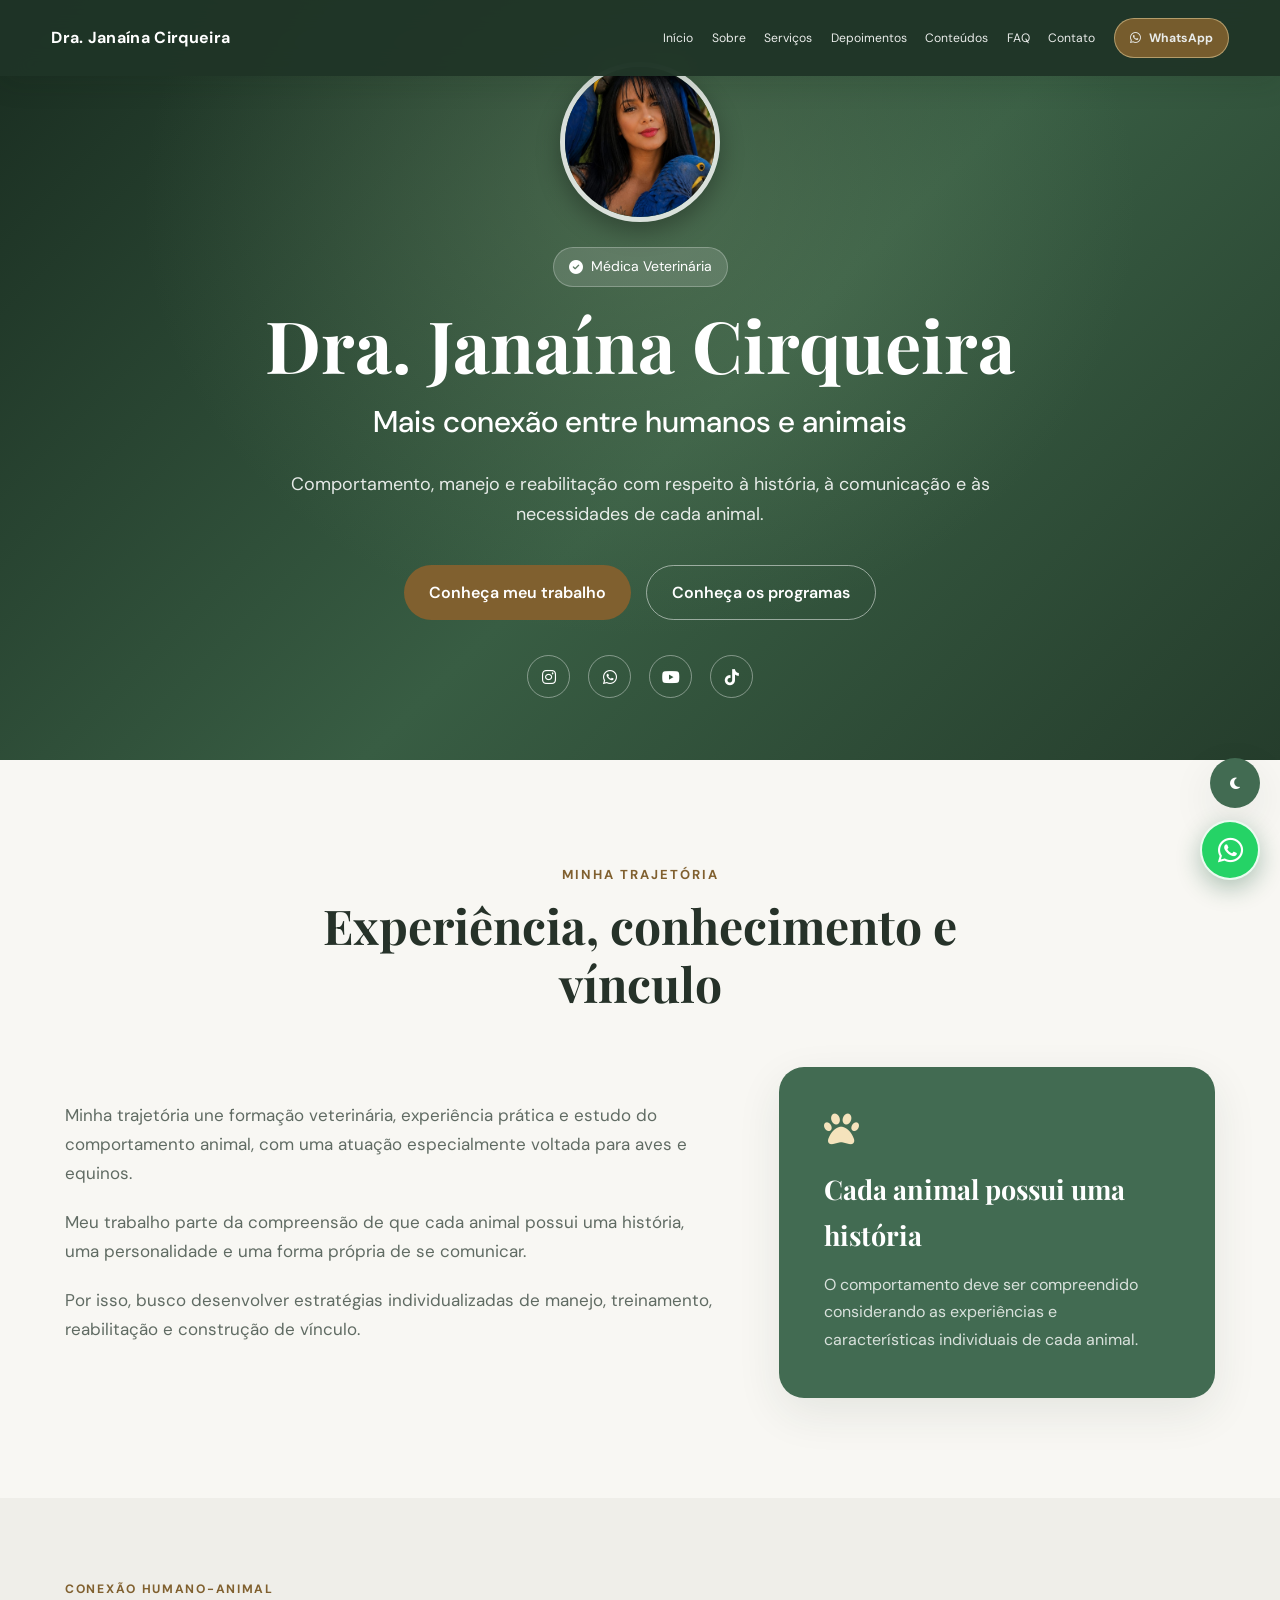
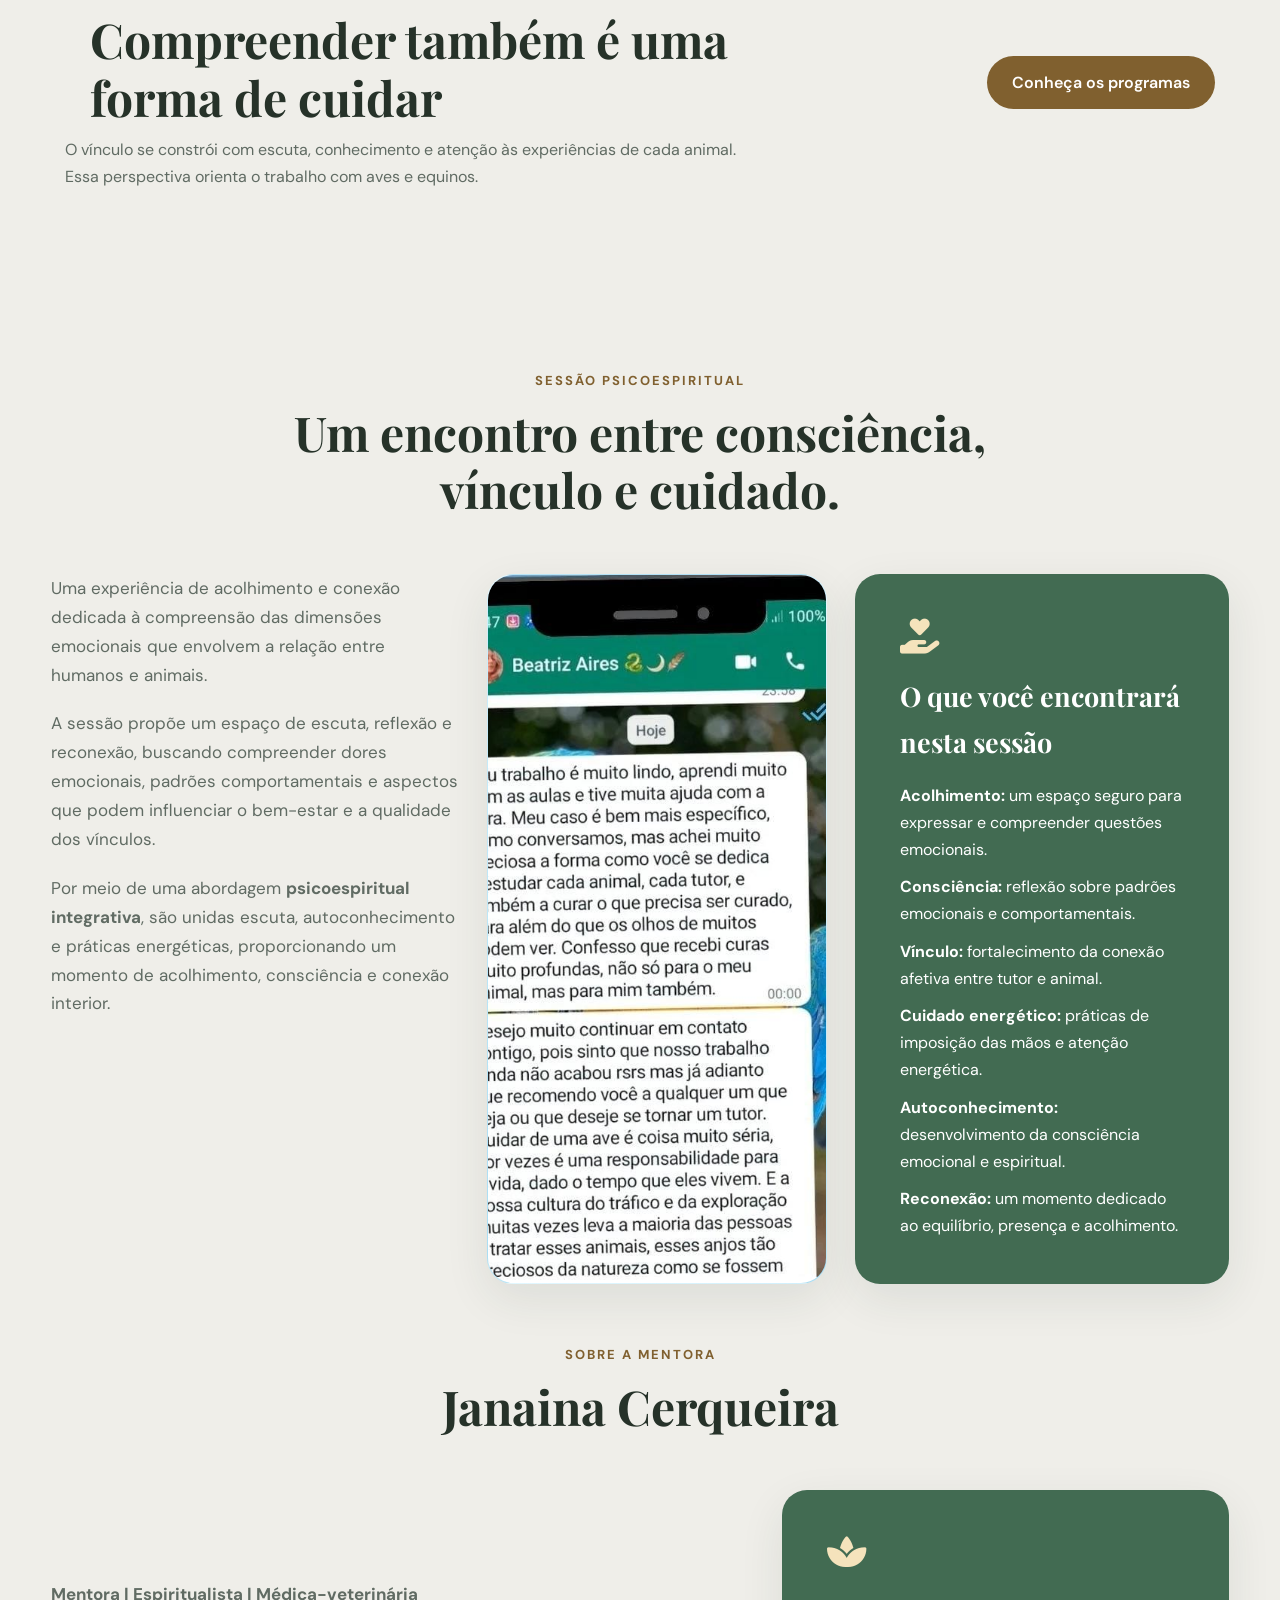
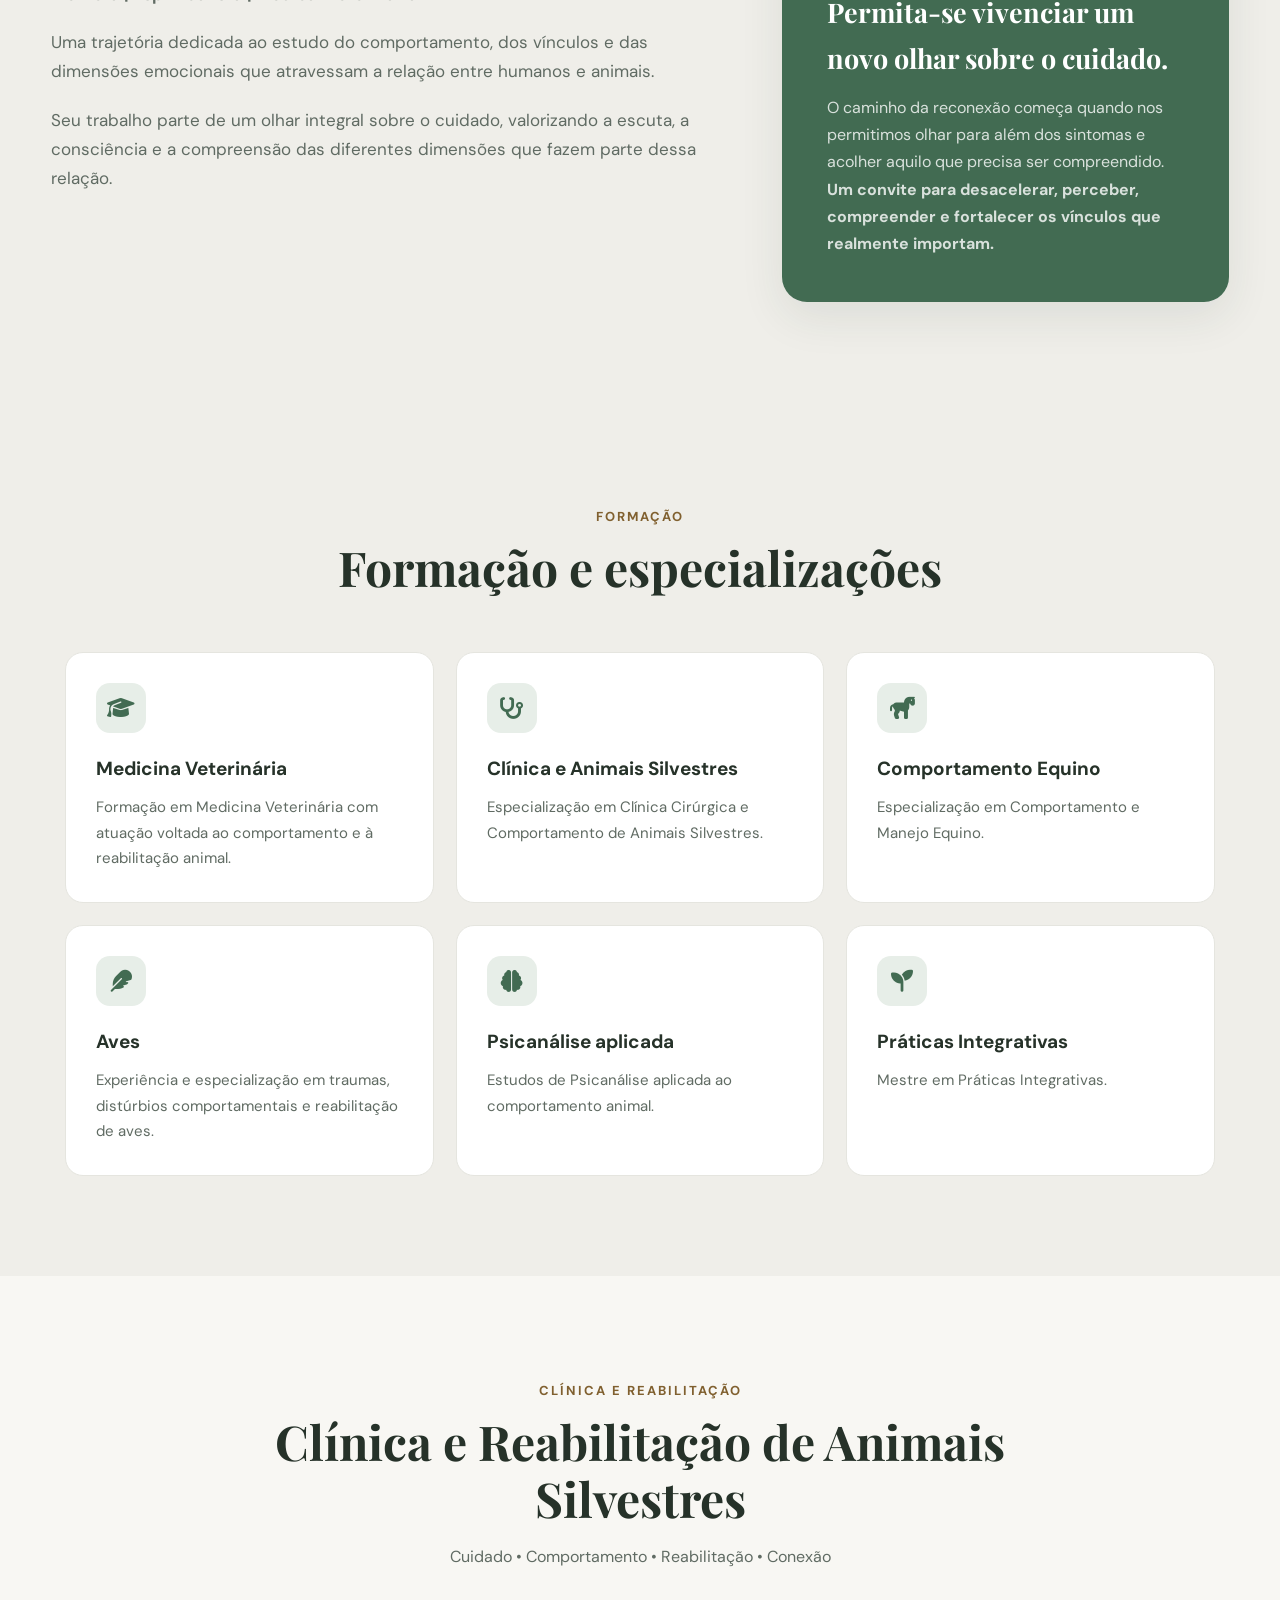
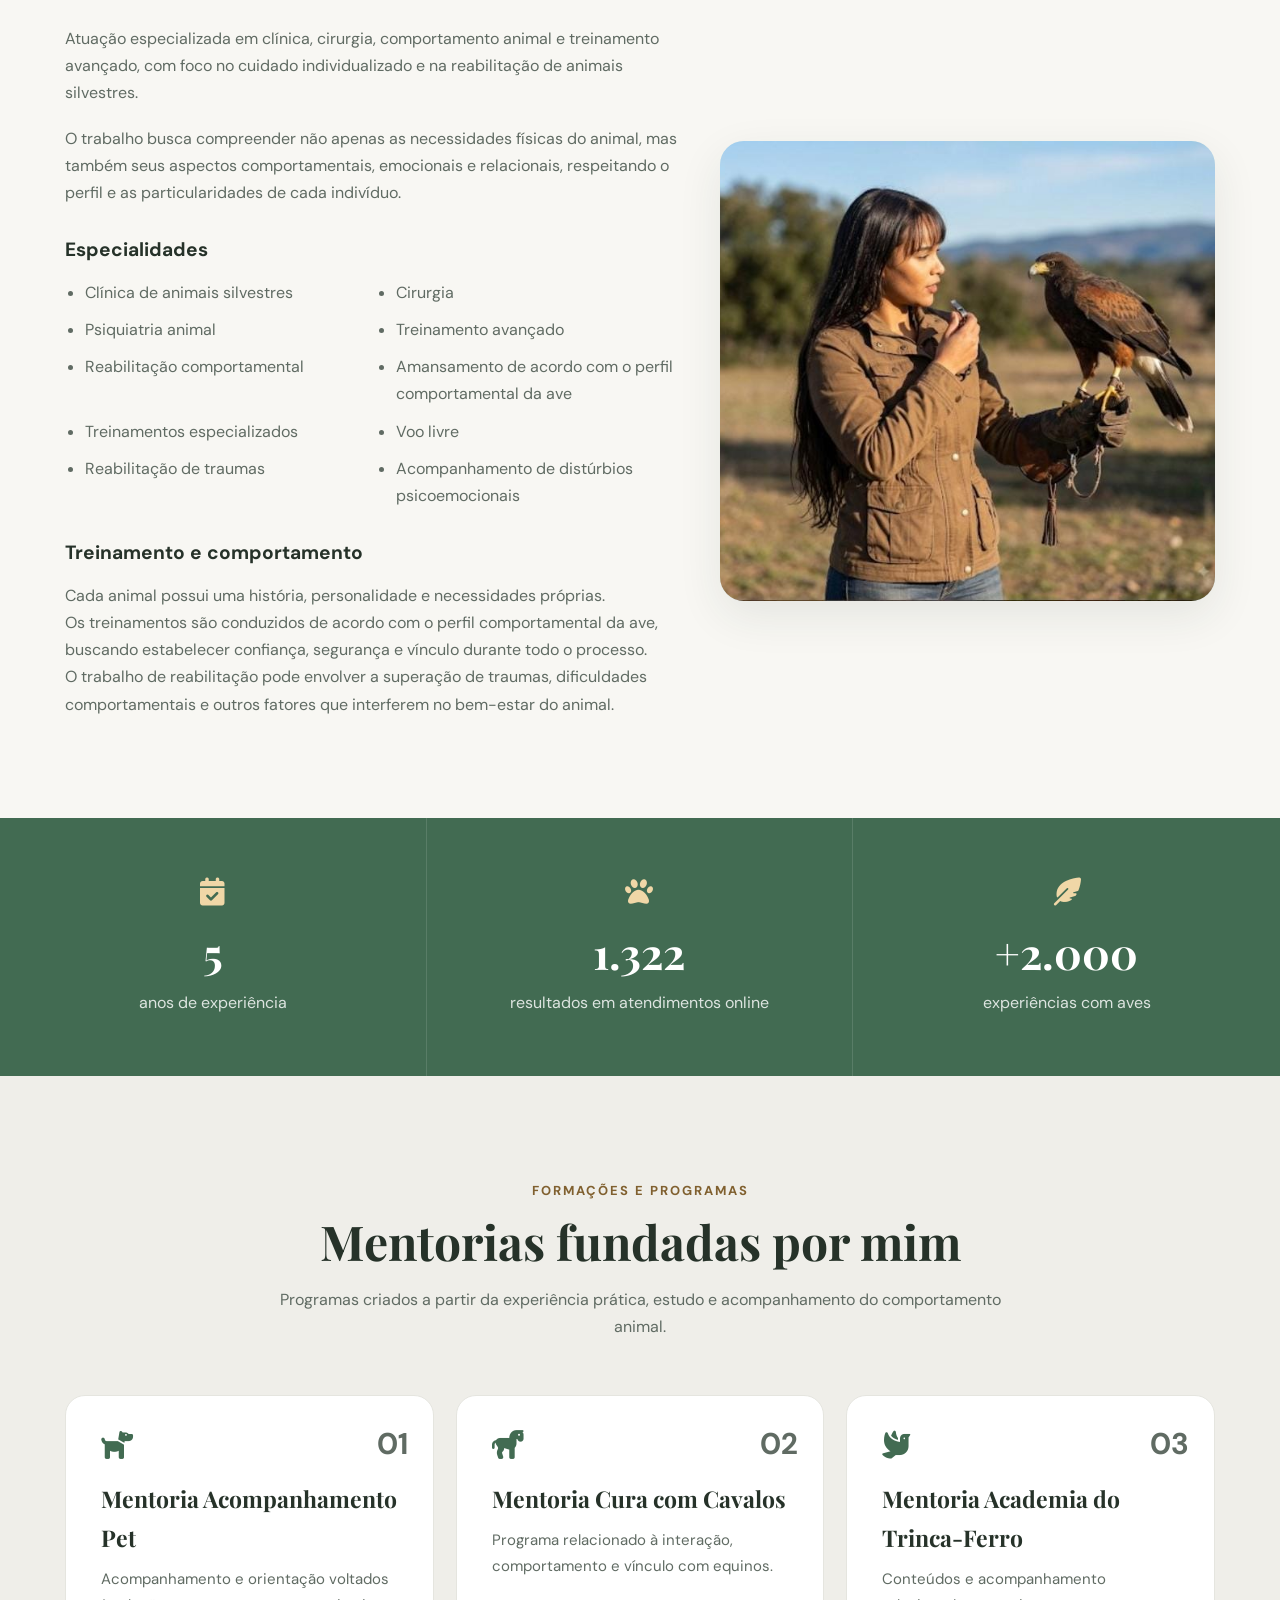
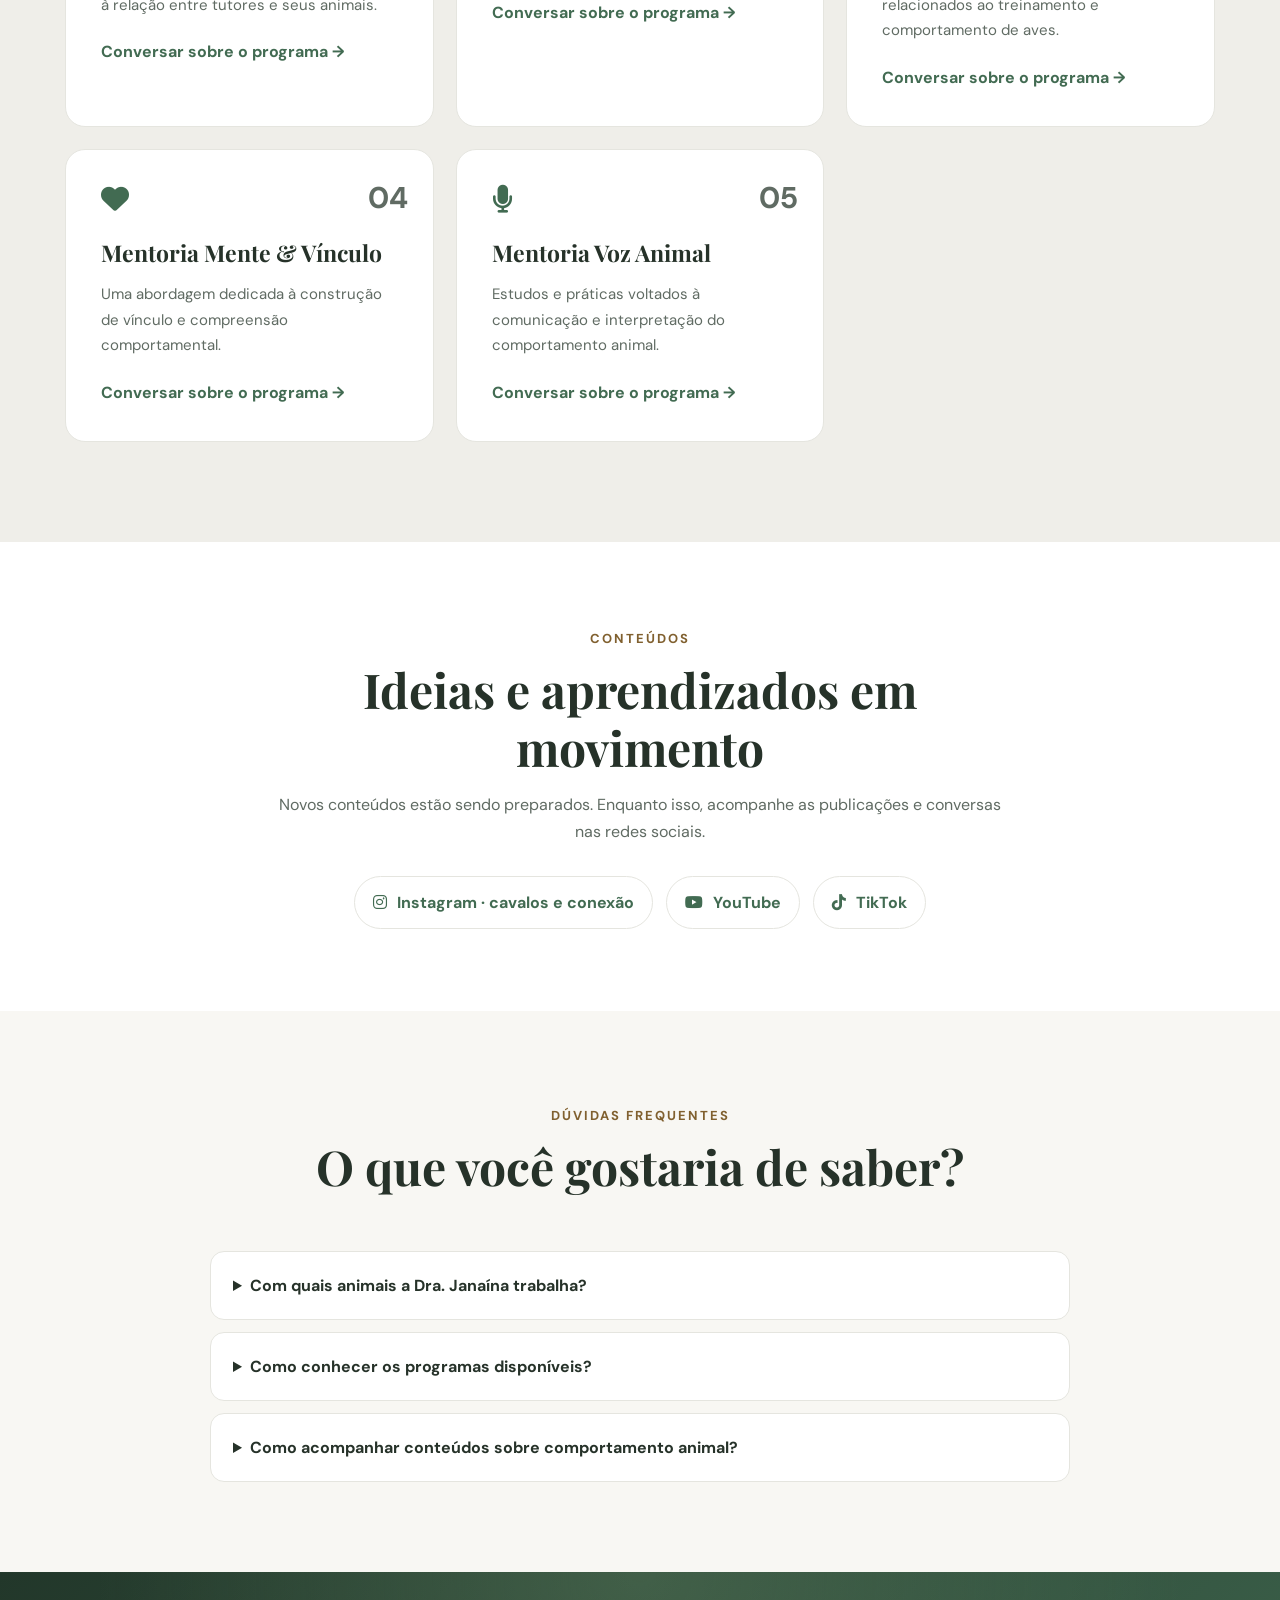
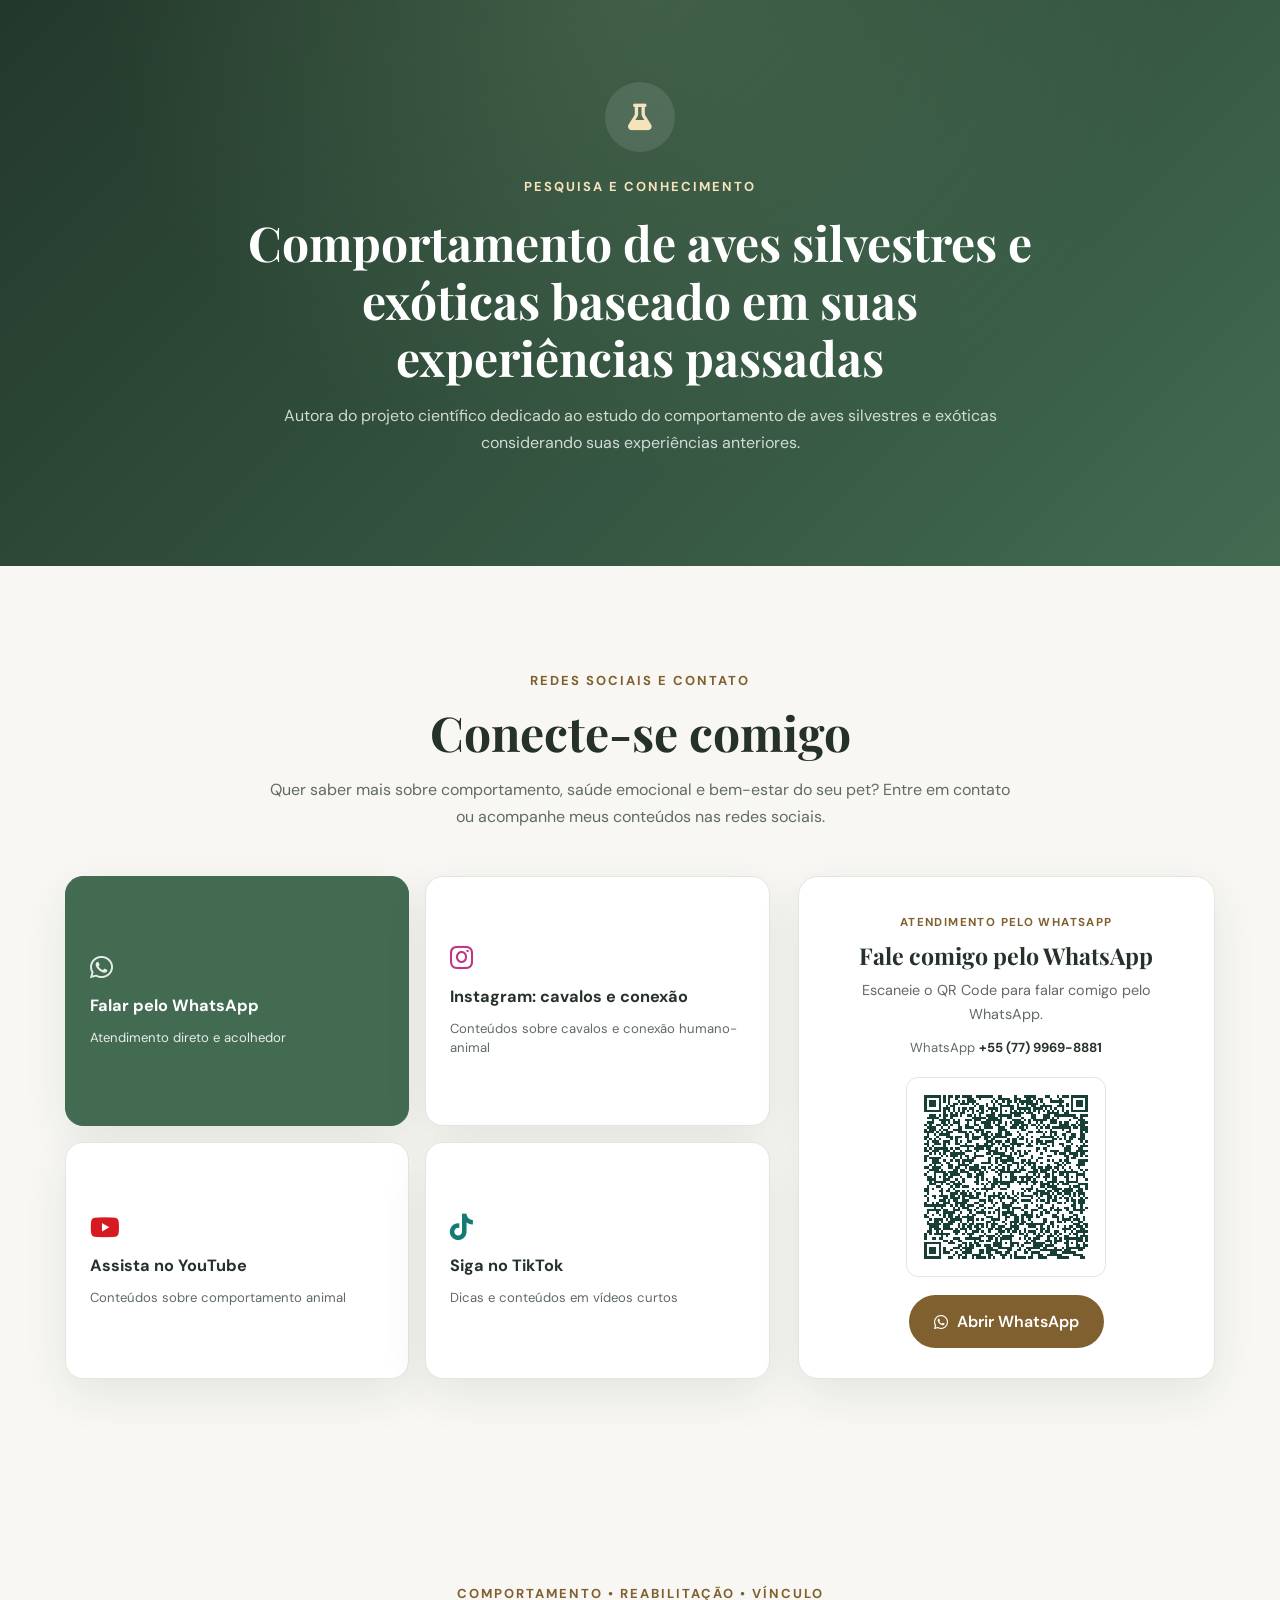
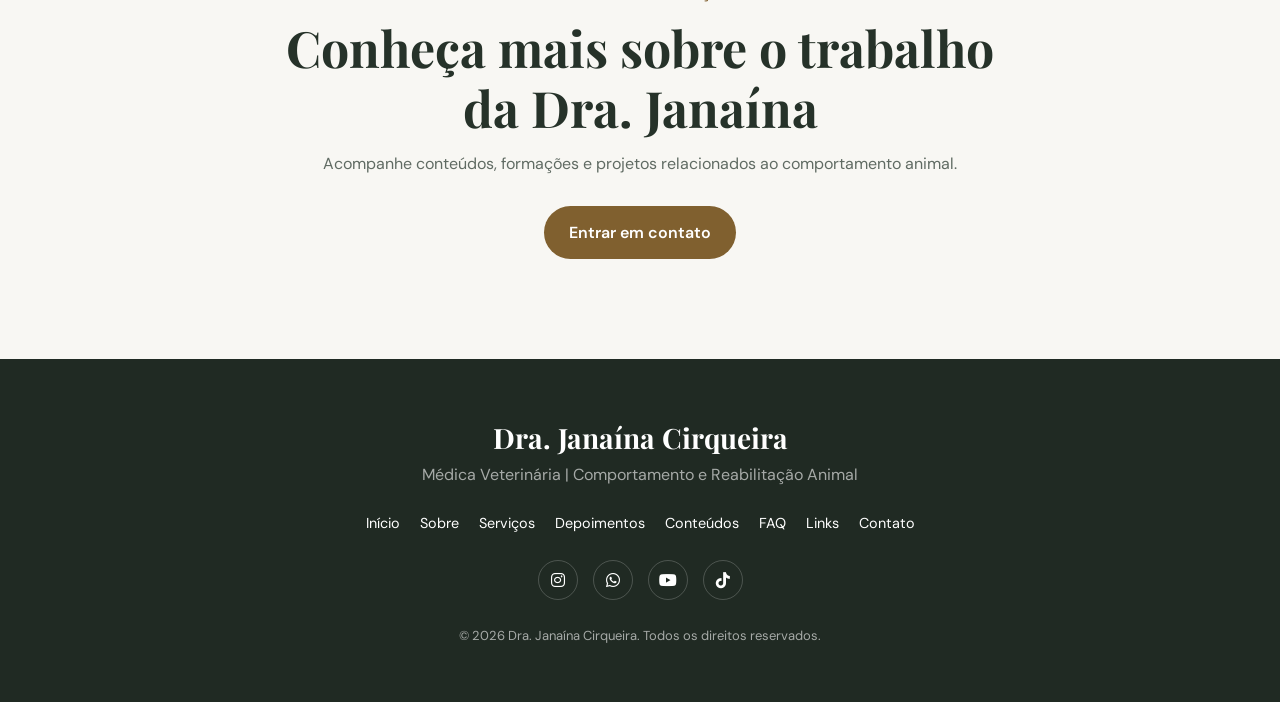
==== commit a112be33: "Add silvestres clinic section and image Co-authored-by: Copilot App <223556219+Copilot@users.noreply" ====
--- a/index.html
+++ b/index.html
@@ -1 +1 @@
-<!DOCTYPE html><html lang="pt-BR"><head>    <meta charset="UTF-8">    <meta name="viewport" content="width=device-width, initial-scale=1.0">    <title>Dra. Janaína Cirqueira | Mente Humano Animal</title>    <meta name="description" content="Conheça o trabalho da Dra. Janaína Cirqueira com comportamento, manejo e reabilitação animal, com atuação especial em aves e equinos.">    <link rel="canonical" href="https://danielvl33.github.io/perfil-janaina-site/">    <meta property="og:type" content="website">    <meta property="og:title" content="Dra. Janaína Cirqueira | Mente Humano Animal">    <meta property="og:description" content="Comportamento, manejo e reabilitação animal com respeito à história e à comunicação de cada animal.">    <meta property="og:url" content="https://danielvl33.github.io/perfil-janaina-site/">    <meta property="og:image" content="https://danielvl33.github.io/perfil-janaina-site/img/janaina.jpg">    <meta name="twitter:card" content="summary_large_image">    <meta name="twitter:title" content="Dra. Janaína Cirqueira | Mente Humano Animal">    <meta name="twitter:description" content="Comportamento, manejo e reabilitação animal com respeito à história e à comunicação de cada animal.">    <meta name="twitter:image" content="https://danielvl33.github.io/perfil-janaina-site/img/janaina.jpg">    <meta name="theme-color" content="#2f513c">    <link rel="icon" href="favicon.svg" type="image/svg+xml">    <link rel="stylesheet" href="style.css">    <link rel="stylesheet" href="https://cdnjs.cloudflare.com/ajax/libs/font-awesome/6.5.2/css/all.min.css">    <script type="application/ld+json">    {      "@context": "https://schema.org",      "@type": "Person",      "name": "Dra. Janaína Cirqueira",      "jobTitle": "Médica Veterinária",      "description": "Atuação em comportamento, manejo e reabilitação animal, com especial atenção a aves e equinos.",      "image": "https://danielvl33.github.io/perfil-janaina-site/img/janaina.jpg",      "sameAs": [        "https://www.instagram.com/mentehumanoanimal?stkn=aWZvczNvdmJ4eDc5",        "https://youtube.com/@mestredaconcienciaanimal?si=yA33mfYnlB5Yrd-f",        "https://www.tiktok.com/@dracomportamental?_r=1&_t=ZS-9AFgJZx7Hey"      ]    }    </script></head><body>    <!-- BOTÃO TEMA -->    <button class="theme-toggle" id="themeToggle" type="button" aria-label="Alternar tema">        <i class="fa-solid fa-moon" aria-hidden="true"></i>    </button>    <!-- HERO -->    <header class="hero" id="inicio">        <div class="hero-overlay"></div>        <nav class="site-nav" aria-label="Navegação principal">            <a class="site-nav-brand" href="index.html#inicio">Dra. Janaína Cirqueira</a>            <button class="nav-toggle" type="button" aria-expanded="false" aria-controls="primary-navigation" aria-label="Abrir menu">                <span></span><span></span><span></span>            </button>            <div class="site-nav-links" id="primary-navigation">                <a href="index.html#inicio">Início</a>                <a href="index.html#sobre">Sobre</a>                <a href="index.html#mentorias">Serviços</a>                <a href="depoimentos.html">Depoimentos</a>                <a href="index.html#conteudos">Conteúdos</a>                <a href="index.html#faq">FAQ</a>                <a href="index.html#contato">Contato</a>                <a class="site-nav-featured nav-whatsapp" href="https://wa.me/557799698881?text=Ol%C3%A1%21+Preciso+de+ajuda+com+meu+pet+e+vi+que+voc%C3%AA+trabalha+com+comportamento+e+sa%C3%BAde+emocional.+Pode+me+orientar%3F" target="_blank" rel="noopener noreferrer"><i class="fa-brands fa-whatsapp" aria-hidden="true"></i> WhatsApp</a>            </div>        </nav>        <div class="hero-content">            <div class="profile-photo">                <img src="img/janaina.jpg" alt="Dra. Janaína Cirqueira" class="profile-photo-img">            </div>            <span class="badge">                <i class="fa-solid fa-circle-check" aria-hidden="true"></i>                Médica Veterinária            </span>            <h1>Dra. Janaína Cirqueira</h1>            <h2>Mais conexão entre humanos e animais</h2>            <p>Comportamento, manejo e reabilitação com respeito à história, à comunicação e às necessidades de cada animal.</p>            <div class="hero-buttons">                <a href="#sobre" class="btn primary">Conheça meu trabalho</a>                <a href="#mentorias" class="btn secondary">Conheça os programas</a>            </div>            <div class="social-links">                <a href="https://www.instagram.com/mentehumanoanimal?stkn=aWZvczNvdmJ4eDc5" target="_blank" rel="noopener noreferrer" aria-label="Instagram"><i class="fa-brands fa-instagram" aria-hidden="true"></i></a>                <a href="https://wa.me/557799698881?text=Ol%C3%A1%21+Preciso+de+ajuda+com+meu+pet+e+vi+que+voc%C3%AA+trabalha+com+comportamento+e+sa%C3%BAde+emocional.+Pode+me+orientar%3F" target="_blank" rel="noopener noreferrer" aria-label="WhatsApp"><i class="fa-brands fa-whatsapp" aria-hidden="true"></i></a>                <a href="https://youtube.com/@mestredaconcienciaanimal?si=yA33mfYnlB5Yrd-f" target="_blank" rel="noopener noreferrer" aria-label="YouTube"><i class="fa-brands fa-youtube" aria-hidden="true"></i></a>                <a href="https://www.tiktok.com/@dracomportamental?_r=1&amp;_t=ZS-9AFgJZx7Hey" target="_blank" rel="noopener noreferrer" aria-label="TikTok"><i class="fa-brands fa-tiktok" aria-hidden="true"></i></a>            </div>        </div>    </header>    <main>        <!-- SOBRE -->        <section class="section" id="sobre">            <div class="section-title">                <span>Minha trajetória</span>                <h2>Experiência, conhecimento e vínculo</h2>            </div>            <div class="about-grid">                <div class="about-text">                    <p>Minha trajetória une formação veterinária, experiência prática e estudo do comportamento animal, com uma atuação especialmente voltada para aves e equinos.</p>                    <p>Meu trabalho parte da compreensão de que cada animal possui uma história, uma personalidade e uma forma própria de se comunicar.</p>                    <p>Por isso, busco desenvolver estratégias individualizadas de manejo, treinamento, reabilitação e construção de vínculo.</p>                </div>                <div class="highlight-card">                    <i class="fa-solid fa-paw" aria-hidden="true"></i>                    <h3>Cada animal possui uma história</h3>                    <p>O comportamento deve ser compreendido considerando as experiências e características individuais de cada animal.</p>                </div>            </div>        </section>        <section class="connection-band" aria-labelledby="connection-title">            <div>                <span>Conexão humano-animal</span>                <h2 id="connection-title">Compreender também é uma forma de cuidar</h2>                <p>O vínculo se constrói com escuta, conhecimento e atenção às experiências de cada animal. Essa perspectiva orienta o trabalho com aves e equinos.</p>            </div>            <a class="btn primary" href="#mentorias">Conheça os programas</a>        </section>        <section class="section gray-section" id="psicoespiritual">            <div class="section-title">                <span>Sessão Psicoespiritual</span>                <h2>Um encontro entre consciência, vínculo e cuidado.</h2>            </div>            <div class="about-grid psicoespiritual-grid">                <div class="about-text">                    <p>Uma experiência de acolhimento e conexão dedicada à compreensão das dimensões emocionais que envolvem a relação entre humanos e animais.</p>                    <p>A sessão propõe um espaço de escuta, reflexão e reconexão, buscando compreender dores emocionais, padrões comportamentais e aspectos que podem influenciar o bem-estar e a qualidade dos vínculos.</p>                    <p>Por meio de uma abordagem <strong>psicoespiritual integrativa</strong>, são unidas escuta, autoconhecimento e práticas energéticas, proporcionando um momento de acolhimento, consciência e conexão interior.</p>                </div>                <figure class="psicoespiritual-visual">                    <img src="img/psicoespiritual-session.jpg" alt="Captura de conversa sobre acolhimento, conexão e cuidado entre humano e animal." loading="lazy">                </figure>                <div class="highlight-card">                    <i class="fa-solid fa-hand-holding-heart" aria-hidden="true"></i>                    <h3>O que você encontrará nesta sessão</h3>                    <ul style="list-style: none; padding-left: 0; margin-top: 16px; display: grid; gap: 10px;">                        <li><strong>Acolhimento:</strong> um espaço seguro para expressar e compreender questões emocionais.</li>                        <li><strong>Consciência:</strong> reflexão sobre padrões emocionais e comportamentais.</li>                        <li><strong>Vínculo:</strong> fortalecimento da conexão afetiva entre tutor e animal.</li>                        <li><strong>Cuidado energético:</strong> práticas de imposição das mãos e atenção energética.</li>                        <li><strong>Autoconhecimento:</strong> desenvolvimento da consciência emocional e espiritual.</li>                        <li><strong>Reconexão:</strong> um momento dedicado ao equilíbrio, presença e acolhimento.</li>                    </ul>                </div>            </div>            <div class="section-title" style="margin-top: 56px;">                <span>Sobre a mentora</span>                <h2>Janaina Cerqueira</h2>            </div>            <div class="about-grid">                <div class="about-text">                    <p><strong>Mentora | Espiritualista | Médica-veterinária</strong></p>                    <p>Uma trajetória dedicada ao estudo do comportamento, dos vínculos e das dimensões emocionais que atravessam a relação entre humanos e animais.</p>                    <p>Seu trabalho parte de um olhar integral sobre o cuidado, valorizando a escuta, a consciência e a compreensão das diferentes dimensões que fazem parte dessa relação.</p>                </div>                <div class="highlight-card">                    <i class="fa-solid fa-spa" aria-hidden="true"></i>                    <h3>Permita-se vivenciar um novo olhar sobre o cuidado.</h3>                    <p>O caminho da reconexão começa quando nos permitimos olhar para além dos sintomas e acolher aquilo que precisa ser compreendido.</p>                    <p><strong>Um convite para desacelerar, perceber, compreender e fortalecer os vínculos que realmente importam.</strong></p>                </div>            </div>        </section>        <!-- FORMAÇÃO -->        <section class="section gray-section">            <div class="section-title">                <span>Formação</span>                <h2>Formação e especializações</h2>            </div>            <div class="cards-grid">                <article class="info-card">                    <div class="card-icon"><i class="fa-solid fa-graduation-cap" aria-hidden="true"></i></div>                    <h3>Medicina Veterinária</h3>                    <p>Formação em Medicina Veterinária com atuação voltada ao comportamento e à reabilitação animal.</p>                </article>                <article class="info-card">                    <div class="card-icon"><i class="fa-solid fa-stethoscope" aria-hidden="true"></i></div>                    <h3>Clínica e Animais Silvestres</h3>                    <p>Especialização em Clínica Cirúrgica e Comportamento de Animais Silvestres.</p>                </article>                <article class="info-card">                    <div class="card-icon"><i class="fa-solid fa-horse" aria-hidden="true"></i></div>                    <h3>Comportamento Equino</h3>                    <p>Especialização em Comportamento e Manejo Equino.</p>                </article>                <article class="info-card">                    <div class="card-icon"><i class="fa-solid fa-feather" aria-hidden="true"></i></div>                    <h3>Aves</h3>                    <p>Experiência e especialização em traumas, distúrbios comportamentais e reabilitação de aves.</p>                </article>                <article class="info-card">                    <div class="card-icon"><i class="fa-solid fa-brain" aria-hidden="true"></i></div>                    <h3>Psicanálise aplicada</h3>                    <p>Estudos de Psicanálise aplicada ao comportamento animal.</p>                </article>                <article class="info-card">                    <div class="card-icon"><i class="fa-solid fa-seedling" aria-hidden="true"></i></div>                    <h3>Práticas Integrativas</h3>                    <p>Mestre em Práticas Integrativas.</p>                </article>            </div>        </section>        <!-- AVES -->        <section class="section" id="aves">            <div class="section-title">                <span>8 anos de experiência</span>                <h2>Reabilitação e treinamento de aves</h2>            </div>            <div class="birds-content">                <div class="experience-number">                    <strong>8</strong>                    <span>anos<br>de atuação</span>                </div>                <div>                    <p>Há 8 anos atuo diretamente na reabilitação e treinamento de aves, acompanhando animais com diferentes históricos, dificuldades comportamentais e experiências traumáticas.</p>                    <p>Ao longo dessa trajetória, foram mais de <strong>2.000 resultados em atendimentos online</strong>, envolvendo aves treinadas e reabilitadas.</p>                    <p>Minha abordagem considera as características individuais de cada animal e busca compreender sua comunicação, seu histórico e suas necessidades.</p>                </div>            </div>        </section>        <!-- NÚMEROS -->        <section class="stats">            <div class="stat">                <i class="fa-solid fa-calendar-check" aria-hidden="true"></i>                <strong data-number="8">0</strong>                <span>anos de experiência</span>            </div>            <div class="stat">                <i class="fa-solid fa-paw" aria-hidden="true"></i>                <strong data-number="2000">0</strong>                <span>resultados em atendimentos online</span>            </div>            <div class="stat">                <i class="fa-solid fa-feather-pointed" aria-hidden="true"></i>                <strong>+2.000</strong>                <span>experiências com aves</span>            </div>        </section>        <!-- MENTORIAS -->        <section class="section gray-section" id="mentorias">            <div class="section-title">                <span>Formações e programas</span>                <h2>Mentorias fundadas por mim</h2>                <p>Programas criados a partir da experiência prática, estudo e acompanhamento do comportamento animal.</p>            </div>            <div class="mentorias-grid">                <article class="mentoria">                    <span class="number">01</span>                    <i class="fa-solid fa-dog" aria-hidden="true"></i>                    <h3>Mentoria Acompanhamento Pet</h3>                    <p>Acompanhamento e orientação voltados à relação entre tutores e seus animais.</p>                    <a href="https://wa.me/557799698881?text=Ol%C3%A1%21+Preciso+de+ajuda+com+meu+pet+e+vi+que+voc%C3%AA+trabalha+com+comportamento+e+sa%C3%BAde+emocional.+Pode+me+orientar%3F" class="learn-more" target="_blank" rel="noopener noreferrer">Conversar sobre o programa <span aria-hidden="true">→</span></a>                </article>                <article class="mentoria">                    <span class="number">02</span>                    <i class="fa-solid fa-horse" aria-hidden="true"></i>                    <h3>Mentoria Cura com Cavalos</h3>                    <p>Programa relacionado à interação, comportamento e vínculo com equinos.</p>                    <a href="https://wa.me/557799698881?text=Ol%C3%A1%21+Preciso+de+ajuda+com+meu+pet+e+vi+que+voc%C3%AA+trabalha+com+comportamento+e+sa%C3%BAde+emocional.+Pode+me+orientar%3F" class="learn-more" target="_blank" rel="noopener noreferrer">Conversar sobre o programa <span aria-hidden="true">→</span></a>                </article>                <article class="mentoria">                    <span class="number">03</span>                    <i class="fa-solid fa-dove" aria-hidden="true"></i>                    <h3>Mentoria Academia do Trinca-Ferro</h3>                    <p>Conteúdos e acompanhamento relacionados ao treinamento e comportamento de aves.</p>                    <a href="https://wa.me/557799698881?text=Ol%C3%A1%21+Preciso+de+ajuda+com+meu+pet+e+vi+que+voc%C3%AA+trabalha+com+comportamento+e+sa%C3%BAde+emocional.+Pode+me+orientar%3F" class="learn-more" target="_blank" rel="noopener noreferrer">Conversar sobre o programa <span aria-hidden="true">→</span></a>                </article>                <article class="mentoria">                    <span class="number">04</span>                    <i class="fa-solid fa-heart" aria-hidden="true"></i>                    <h3>Mentoria Mente &amp; Vínculo</h3>                    <p>Uma abordagem dedicada à construção de vínculo e compreensão comportamental.</p>                    <a href="https://wa.me/557799698881?text=Ol%C3%A1%21+Preciso+de+ajuda+com+meu+pet+e+vi+que+voc%C3%AA+trabalha+com+comportamento+e+sa%C3%BAde+emocional.+Pode+me+orientar%3F" class="learn-more" target="_blank" rel="noopener noreferrer">Conversar sobre o programa <span aria-hidden="true">→</span></a>                </article>                <article class="mentoria">                    <span class="number">05</span>                    <i class="fa-solid fa-microphone" aria-hidden="true"></i>                    <h3>Mentoria Voz Animal</h3>                    <p>Estudos e práticas voltados à comunicação e interpretação do comportamento animal.</p>                    <a href="https://wa.me/557799698881?text=Ol%C3%A1%21+Preciso+de+ajuda+com+meu+pet+e+vi+que+voc%C3%AA+trabalha+com+comportamento+e+sa%C3%BAde+emocional.+Pode+me+orientar%3F" class="learn-more" target="_blank" rel="noopener noreferrer">Conversar sobre o programa <span aria-hidden="true">→</span></a>                </article>            </div>        </section>        <section class="content-placeholder" id="conteudos">            <div class="section-title">                <span>Conteúdos</span>                <h2>Ideias e aprendizados em movimento</h2>                <p>Novos conteúdos estão sendo preparados. Enquanto isso, acompanhe as publicações e conversas nas redes sociais.</p>            </div>            <div class="content-social-links">                <a href="https://www.instagram.com/mentehumanoanimal?stkn=aWZvczNvdmJ4eDc5" target="_blank" rel="noopener noreferrer"><i class="fa-brands fa-instagram" aria-hidden="true"></i> Instagram · cavalos e conexão</a>                <a href="https://youtube.com/@mestredaconcienciaanimal?si=yA33mfYnlB5Yrd-f" target="_blank" rel="noopener noreferrer"><i class="fa-brands fa-youtube" aria-hidden="true"></i> YouTube</a>                <a href="https://www.tiktok.com/@dracomportamental?_r=1&amp;_t=ZS-9AFgJZx7Hey" target="_blank" rel="noopener noreferrer"><i class="fa-brands fa-tiktok" aria-hidden="true"></i> TikTok</a>            </div>        </section>        <section class="faq-section" id="faq">            <div class="section-title">                <span>Dúvidas frequentes</span>                <h2>O que você gostaria de saber?</h2>            </div>            <div class="faq-list">                <details>                    <summary>Com quais animais a Dra. Janaína trabalha?</summary>                    <p>A atuação tem atenção especial a aves e equinos, além dos programas de acompanhamento relacionados a pets.</p>                </details>                <details>                    <summary>Como conhecer os programas disponíveis?</summary>                    <p>Entre em contato pelo WhatsApp para conversar sobre os programas e saber mais sobre a proposta que melhor atende à sua necessidade.</p>                </details>                <details>                    <summary>Como acompanhar conteúdos sobre comportamento animal?</summary>                    <p>Acompanhe as redes sociais da Dra. Janaína pelos links nesta página. A seção de conteúdos será atualizada quando novas publicações estiverem disponíveis.</p>                </details>            </div>        </section>        <!-- PESQUISA -->        <section class="research">            <div class="research-content">                <div class="research-icon"><i class="fa-solid fa-flask" aria-hidden="true"></i></div>                <span>Pesquisa e conhecimento</span>                <h2>Comportamento de aves silvestres e exóticas baseado em suas experiências passadas</h2>                <p>Autora do projeto científico dedicado ao estudo do comportamento de aves silvestres e exóticas considerando suas experiências anteriores.</p>            </div>        </section>        <section class="contact-section" id="contato" aria-labelledby="contact-title">            <div class="contact-container">                <div class="section-title">                    <span>Redes sociais e contato</span>                    <h2 id="contact-title">Conecte-se comigo</h2>                    <p>Quer saber mais sobre comportamento, saúde emocional e bem-estar do seu pet? Entre em contato ou acompanhe meus conteúdos nas redes sociais.</p>                </div>                <div class="contact-layout">                    <nav class="social-cards" aria-label="Redes sociais da Dra. Janaína">                        <a class="social-card social-card-whatsapp" href="https://wa.me/557799698881?text=Ol%C3%A1%21+Preciso+de+ajuda+com+meu+pet+e+vi+que+voc%C3%AA+trabalha+com+comportamento+e+sa%C3%BAde+emocional.+Pode+me+orientar%3F" target="_blank" rel="noopener noreferrer" aria-label="Falar pelo WhatsApp" title="Falar pelo WhatsApp">                            <i class="fa-brands fa-whatsapp" aria-hidden="true"></i>                            <span>Falar pelo WhatsApp</span>                            <small>Atendimento direto e acolhedor</small>                        </a>                        <a class="social-card social-card-instagram" href="https://www.instagram.com/mentehumanoanimal?stkn=aWZvczNvdmJ4eDc5" target="_blank" rel="noopener noreferrer" aria-label="Visitar Instagram">                            <i class="fa-brands fa-instagram" aria-hidden="true"></i>                            <span>Instagram: cavalos e conexão</span>                            <small>Conteúdos sobre cavalos e conexão humano-animal</small>                        </a>                        <a class="social-card social-card-youtube" href="https://youtube.com/@mestredaconcienciaanimal?si=yA33mfYnlB5Yrd-f" target="_blank" rel="noopener noreferrer" aria-label="Assista no YouTube" title="Assista no YouTube">                            <i class="fa-brands fa-youtube" aria-hidden="true"></i>                            <span>Assista no YouTube</span>                            <small>Conteúdos sobre comportamento animal</small>                        </a>                        <a class="social-card social-card-tiktok" href="https://www.tiktok.com/@dracomportamental?_r=1&amp;_t=ZS-9AFgJZx7Hey" target="_blank" rel="noopener noreferrer" aria-label="Siga no TikTok" title="Siga no TikTok">                            <i class="fa-brands fa-tiktok" aria-hidden="true"></i>                            <span>Siga no TikTok</span>                            <small>Dicas e conteúdos em vídeos curtos</small>                        </a>                    </nav>                    <aside class="contact-qr" aria-labelledby="contact-qr-title">                        <div class="contact-qr-copy">                            <span class="contact-eyebrow">Atendimento pelo WhatsApp</span>                            <h3 id="contact-qr-title">Fale comigo pelo WhatsApp</h3>                            <p>Escaneie o QR Code para falar comigo pelo WhatsApp.</p>                            <p class="contact-phone">WhatsApp <strong>+55 (77) 9969-8881</strong></p>                        </div>                        <img class="contact-qr-image" src="img/whatsapp-qr.svg" width="200" height="200" alt="QR Code para abrir o WhatsApp com a mensagem de contato">                        <a class="btn primary contact-qr-button" href="https://wa.me/557799698881?text=Ol%C3%A1%21+Preciso+de+ajuda+com+meu+pet+e+vi+que+voc%C3%AA+trabalha+com+comportamento+e+sa%C3%BAde+emocional.+Pode+me+orientar%3F" target="_blank" rel="noopener noreferrer" aria-label="Abrir WhatsApp" title="Abrir WhatsApp">                            <i class="fa-brands fa-whatsapp" aria-hidden="true"></i>                            Abrir WhatsApp                        </a>                    </aside>                </div>            </div>        </section>        <!-- CTA -->        <section class="cta">            <div>                <span>Comportamento • Reabilitação • Vínculo</span>                <h2>Conheça mais sobre o trabalho da Dra. Janaína</h2>                <p>Acompanhe conteúdos, formações e projetos relacionados ao comportamento animal.</p>                <a href="https://wa.me/557799698881?text=Ol%C3%A1%21+Preciso+de+ajuda+com+meu+pet+e+vi+que+voc%C3%AA+trabalha+com+comportamento+e+sa%C3%BAde+emocional.+Pode+me+orientar%3F" class="btn primary" target="_blank" rel="noopener noreferrer">Entrar em contato</a>            </div>        </section>    </main>    <!-- FOOTER -->    <footer>        <div class="footer-content">            <h3>Dra. Janaína Cirqueira</h3>            <p>Médica Veterinária | Comportamento e Reabilitação Animal</p>            <nav class="footer-nav" aria-label="Navegação do rodapé">                <a href="index.html#inicio">Início</a><a href="index.html#sobre">Sobre</a><a href="index.html#mentorias">Serviços</a><a href="depoimentos.html">Depoimentos</a><a href="index.html#conteudos">Conteúdos</a><a href="index.html#faq">FAQ</a><a href="links/">Links</a><a href="index.html#contato">Contato</a>            </nav>            <div class="footer-social">                <a href="https://www.instagram.com/mentehumanoanimal?stkn=aWZvczNvdmJ4eDc5" target="_blank" rel="noopener noreferrer" aria-label="Instagram"><i class="fa-brands fa-instagram" aria-hidden="true"></i></a>                <a href="https://wa.me/557799698881?text=Ol%C3%A1%21+Preciso+de+ajuda+com+meu+pet+e+vi+que+voc%C3%AA+trabalha+com+comportamento+e+sa%C3%BAde+emocional.+Pode+me+orientar%3F" target="_blank" rel="noopener noreferrer" aria-label="WhatsApp"><i class="fa-brands fa-whatsapp" aria-hidden="true"></i></a>                <a href="https://youtube.com/@mestredaconcienciaanimal?si=yA33mfYnlB5Yrd-f" target="_blank" rel="noopener noreferrer" aria-label="YouTube"><i class="fa-brands fa-youtube" aria-hidden="true"></i></a>                <a href="https://www.tiktok.com/@dracomportamental?_r=1&amp;_t=ZS-9AFgJZx7Hey" target="_blank" rel="noopener noreferrer" aria-label="TikTok"><i class="fa-brands fa-tiktok" aria-hidden="true"></i></a>            </div>            <p class="copyright">© <span id="year"></span> Dra. Janaína Cirqueira. Todos os direitos reservados.</p>        </div>    </footer>    <a class="whatsapp-float" href="https://wa.me/557799698881?text=Ol%C3%A1%21+Preciso+de+ajuda+com+meu+pet+e+vi+que+voc%C3%AA+trabalha+com+comportamento+e+sa%C3%BAde+emocional.+Pode+me+orientar%3F" target="_blank" rel="noopener noreferrer" aria-label="Abrir WhatsApp" title="Fale comigo pelo WhatsApp">        <i class="fa-brands fa-whatsapp" aria-hidden="true"></i>    </a>    <script src="script.js"></script></body></html>
+<!DOCTYPE html><html lang="pt-BR"><head>    <meta charset="UTF-8">    <meta name="viewport" content="width=device-width, initial-scale=1.0">    <title>Dra. Janaína Cirqueira | Mente Humano Animal</title>    <meta name="description" content="Conheça o trabalho da Dra. Janaína Cirqueira com comportamento, manejo e reabilitação animal, com atuação especial em aves e equinos.">    <link rel="canonical" href="https://danielvl33.github.io/perfil-janaina-site/">    <meta property="og:type" content="website">    <meta property="og:title" content="Dra. Janaína Cirqueira | Mente Humano Animal">    <meta property="og:description" content="Comportamento, manejo e reabilitação animal com respeito à história e à comunicação de cada animal.">    <meta property="og:url" content="https://danielvl33.github.io/perfil-janaina-site/">    <meta property="og:image" content="https://danielvl33.github.io/perfil-janaina-site/img/janaina.jpg">    <meta name="twitter:card" content="summary_large_image">    <meta name="twitter:title" content="Dra. Janaína Cirqueira | Mente Humano Animal">    <meta name="twitter:description" content="Comportamento, manejo e reabilitação animal com respeito à história e à comunicação de cada animal.">    <meta name="twitter:image" content="https://danielvl33.github.io/perfil-janaina-site/img/janaina.jpg">    <meta name="theme-color" content="#2f513c">    <link rel="icon" href="favicon.svg" type="image/svg+xml">    <link rel="stylesheet" href="style.css">    <link rel="stylesheet" href="https://cdnjs.cloudflare.com/ajax/libs/font-awesome/6.5.2/css/all.min.css">    <script type="application/ld+json">    {      "@context": "https://schema.org",      "@type": "Person",      "name": "Dra. Janaína Cirqueira",      "jobTitle": "Médica Veterinária",      "description": "Atuação em comportamento, manejo e reabilitação animal, com especial atenção a aves e equinos.",      "image": "https://danielvl33.github.io/perfil-janaina-site/img/janaina.jpg",      "sameAs": [        "https://www.instagram.com/mentehumanoanimal?stkn=aWZvczNvdmJ4eDc5",        "https://youtube.com/@mestredaconcienciaanimal?si=yA33mfYnlB5Yrd-f",        "https://www.tiktok.com/@dracomportamental?_r=1&_t=ZS-9AFgJZx7Hey"      ]    }    </script></head><body>    <!-- BOTÃO TEMA -->    <button class="theme-toggle" id="themeToggle" type="button" aria-label="Alternar tema">        <i class="fa-solid fa-moon" aria-hidden="true"></i>    </button>    <!-- HERO -->    <header class="hero" id="inicio">        <div class="hero-overlay"></div>        <nav class="site-nav" aria-label="Navegação principal">            <a class="site-nav-brand" href="index.html#inicio">Dra. Janaína Cirqueira</a>            <button class="nav-toggle" type="button" aria-expanded="false" aria-controls="primary-navigation" aria-label="Abrir menu">                <span></span><span></span><span></span>            </button>            <div class="site-nav-links" id="primary-navigation">                <a href="index.html#inicio">Início</a>                <a href="index.html#sobre">Sobre</a>                <a href="index.html#mentorias">Serviços</a>                <a href="depoimentos.html">Depoimentos</a>                <a href="index.html#conteudos">Conteúdos</a>                <a href="index.html#faq">FAQ</a>                <a href="index.html#contato">Contato</a>                <a class="site-nav-featured nav-whatsapp" href="https://wa.me/557799698881?text=Ol%C3%A1%21+Preciso+de+ajuda+com+meu+pet+e+vi+que+voc%C3%AA+trabalha+com+comportamento+e+sa%C3%BAde+emocional.+Pode+me+orientar%3F" target="_blank" rel="noopener noreferrer"><i class="fa-brands fa-whatsapp" aria-hidden="true"></i> WhatsApp</a>            </div>        </nav>        <div class="hero-content">            <div class="profile-photo">                <img src="img/janaina.jpg" alt="Dra. Janaína Cirqueira" class="profile-photo-img">            </div>            <span class="badge">                <i class="fa-solid fa-circle-check" aria-hidden="true"></i>                Médica Veterinária            </span>            <h1>Dra. Janaína Cirqueira</h1>            <h2>Mais conexão entre humanos e animais</h2>            <p>Comportamento, manejo e reabilitação com respeito à história, à comunicação e às necessidades de cada animal.</p>            <div class="hero-buttons">                <a href="#sobre" class="btn primary">Conheça meu trabalho</a>                <a href="#mentorias" class="btn secondary">Conheça os programas</a>            </div>            <div class="social-links">                <a href="https://www.instagram.com/mentehumanoanimal?stkn=aWZvczNvdmJ4eDc5" target="_blank" rel="noopener noreferrer" aria-label="Instagram"><i class="fa-brands fa-instagram" aria-hidden="true"></i></a>                <a href="https://wa.me/557799698881?text=Ol%C3%A1%21+Preciso+de+ajuda+com+meu+pet+e+vi+que+voc%C3%AA+trabalha+com+comportamento+e+sa%C3%BAde+emocional.+Pode+me+orientar%3F" target="_blank" rel="noopener noreferrer" aria-label="WhatsApp"><i class="fa-brands fa-whatsapp" aria-hidden="true"></i></a>                <a href="https://youtube.com/@mestredaconcienciaanimal?si=yA33mfYnlB5Yrd-f" target="_blank" rel="noopener noreferrer" aria-label="YouTube"><i class="fa-brands fa-youtube" aria-hidden="true"></i></a>                <a href="https://www.tiktok.com/@dracomportamental?_r=1&amp;_t=ZS-9AFgJZx7Hey" target="_blank" rel="noopener noreferrer" aria-label="TikTok"><i class="fa-brands fa-tiktok" aria-hidden="true"></i></a>            </div>        </div>    </header>    <main>        <!-- SOBRE -->        <section class="section" id="sobre">            <div class="section-title">                <span>Minha trajetória</span>                <h2>Experiência, conhecimento e vínculo</h2>            </div>            <div class="about-grid">                <div class="about-text">                    <p>Minha trajetória une formação veterinária, experiência prática e estudo do comportamento animal, com uma atuação especialmente voltada para aves e equinos.</p>                    <p>Meu trabalho parte da compreensão de que cada animal possui uma história, uma personalidade e uma forma própria de se comunicar.</p>                    <p>Por isso, busco desenvolver estratégias individualizadas de manejo, treinamento, reabilitação e construção de vínculo.</p>                </div>                <div class="highlight-card">                    <i class="fa-solid fa-paw" aria-hidden="true"></i>                    <h3>Cada animal possui uma história</h3>                    <p>O comportamento deve ser compreendido considerando as experiências e características individuais de cada animal.</p>                </div>            </div>        </section>        <section class="connection-band" aria-labelledby="connection-title">            <div>                <span>Conexão humano-animal</span>                <h2 id="connection-title">Compreender também é uma forma de cuidar</h2>                <p>O vínculo se constrói com escuta, conhecimento e atenção às experiências de cada animal. Essa perspectiva orienta o trabalho com aves e equinos.</p>            </div>            <a class="btn primary" href="#mentorias">Conheça os programas</a>        </section>        <section class="section gray-section" id="psicoespiritual">            <div class="section-title">                <span>Sessão Psicoespiritual</span>                <h2>Um encontro entre consciência, vínculo e cuidado.</h2>            </div>            <div class="about-grid psicoespiritual-grid">                <div class="about-text">                    <p>Uma experiência de acolhimento e conexão dedicada à compreensão das dimensões emocionais que envolvem a relação entre humanos e animais.</p>                    <p>A sessão propõe um espaço de escuta, reflexão e reconexão, buscando compreender dores emocionais, padrões comportamentais e aspectos que podem influenciar o bem-estar e a qualidade dos vínculos.</p>                    <p>Por meio de uma abordagem <strong>psicoespiritual integrativa</strong>, são unidas escuta, autoconhecimento e práticas energéticas, proporcionando um momento de acolhimento, consciência e conexão interior.</p>                </div>                <figure class="psicoespiritual-visual">                    <img src="img/psicoespiritual-session.jpg" alt="Captura de conversa sobre acolhimento, conexão e cuidado entre humano e animal." loading="lazy">                </figure>                <div class="highlight-card">                    <i class="fa-solid fa-hand-holding-heart" aria-hidden="true"></i>                    <h3>O que você encontrará nesta sessão</h3>                    <ul style="list-style: none; padding-left: 0; margin-top: 16px; display: grid; gap: 10px;">                        <li><strong>Acolhimento:</strong> um espaço seguro para expressar e compreender questões emocionais.</li>                        <li><strong>Consciência:</strong> reflexão sobre padrões emocionais e comportamentais.</li>                        <li><strong>Vínculo:</strong> fortalecimento da conexão afetiva entre tutor e animal.</li>                        <li><strong>Cuidado energético:</strong> práticas de imposição das mãos e atenção energética.</li>                        <li><strong>Autoconhecimento:</strong> desenvolvimento da consciência emocional e espiritual.</li>                        <li><strong>Reconexão:</strong> um momento dedicado ao equilíbrio, presença e acolhimento.</li>                    </ul>                </div>            </div>            <div class="section-title" style="margin-top: 56px;">                <span>Sobre a mentora</span>                <h2>Janaina Cerqueira</h2>            </div>            <div class="about-grid">                <div class="about-text">                    <p><strong>Mentora | Espiritualista | Médica-veterinária</strong></p>                    <p>Uma trajetória dedicada ao estudo do comportamento, dos vínculos e das dimensões emocionais que atravessam a relação entre humanos e animais.</p>                    <p>Seu trabalho parte de um olhar integral sobre o cuidado, valorizando a escuta, a consciência e a compreensão das diferentes dimensões que fazem parte dessa relação.</p>                </div>                <div class="highlight-card">                    <i class="fa-solid fa-spa" aria-hidden="true"></i>                    <h3>Permita-se vivenciar um novo olhar sobre o cuidado.</h3>                    <p>O caminho da reconexão começa quando nos permitimos olhar para além dos sintomas e acolher aquilo que precisa ser compreendido.</p>                    <p><strong>Um convite para desacelerar, perceber, compreender e fortalecer os vínculos que realmente importam.</strong></p>                </div>            </div>        </section>        <!-- FORMAÇÃO -->        <section class="section gray-section">            <div class="section-title">                <span>Formação</span>                <h2>Formação e especializações</h2>            </div>            <div class="cards-grid">                <article class="info-card">                    <div class="card-icon"><i class="fa-solid fa-graduation-cap" aria-hidden="true"></i></div>                    <h3>Medicina Veterinária</h3>                    <p>Formação em Medicina Veterinária com atuação voltada ao comportamento e à reabilitação animal.</p>                </article>                <article class="info-card">                    <div class="card-icon"><i class="fa-solid fa-stethoscope" aria-hidden="true"></i></div>                    <h3>Clínica e Animais Silvestres</h3>                    <p>Especialização em Clínica Cirúrgica e Comportamento de Animais Silvestres.</p>                </article>                <article class="info-card">                    <div class="card-icon"><i class="fa-solid fa-horse" aria-hidden="true"></i></div>                    <h3>Comportamento Equino</h3>                    <p>Especialização em Comportamento e Manejo Equino.</p>                </article>                <article class="info-card">                    <div class="card-icon"><i class="fa-solid fa-feather" aria-hidden="true"></i></div>                    <h3>Aves</h3>                    <p>Experiência e especialização em traumas, distúrbios comportamentais e reabilitação de aves.</p>                </article>                <article class="info-card">                    <div class="card-icon"><i class="fa-solid fa-brain" aria-hidden="true"></i></div>                    <h3>Psicanálise aplicada</h3>                    <p>Estudos de Psicanálise aplicada ao comportamento animal.</p>                </article>                <article class="info-card">                    <div class="card-icon"><i class="fa-solid fa-seedling" aria-hidden="true"></i></div>                    <h3>Práticas Integrativas</h3>                    <p>Mestre em Práticas Integrativas.</p>                </article>            </div>        </section>        <!-- AVES -->        <section class="section" id="aves">            <div class="section-title">                <span>Clínica e reabilitação</span>                <h2>Clínica e Reabilitação de Animais Silvestres</h2>                <p>Cuidado • Comportamento • Reabilitação • Conexão</p>            </div>            <div class="silvestres-layout">                <div class="silvestres-copy">                    <p>Atuação especializada em clínica, cirurgia, comportamento animal e treinamento avançado, com foco no cuidado individualizado e na reabilitação de animais silvestres.</p>                    <p>O trabalho busca compreender não apenas as necessidades físicas do animal, mas também seus aspectos comportamentais, emocionais e relacionais, respeitando o perfil e as particularidades de cada indivíduo.</p>                    <div class="specialty-list">                        <h3>Especialidades</h3>                        <ul>                            <li>Clínica de animais silvestres</li>                            <li>Cirurgia</li>                            <li>Psiquiatria animal</li>                            <li>Treinamento avançado</li>                            <li>Reabilitação comportamental</li>                            <li>Amansamento de acordo com o perfil comportamental da ave</li>                            <li>Treinamentos especializados</li>                            <li>Voo livre</li>                            <li>Reabilitação de traumas</li>                            <li>Acompanhamento de distúrbios psicoemocionais</li>                        </ul>                    </div>                    <div class="behavior-block">                        <h3>Treinamento e comportamento</h3>                        <p>Cada animal possui uma história, personalidade e necessidades próprias.</p>                        <p>Os treinamentos são conduzidos de acordo com o perfil comportamental da ave, buscando estabelecer confiança, segurança e vínculo durante todo o processo.</p>                        <p>O trabalho de reabilitação pode envolver a superação de traumas, dificuldades comportamentais e outros fatores que interferem no bem-estar do animal.</p>                    </div>                </div>                <figure class="silvestres-visual">                    <img src="img/aves.jpeg" alt="Janaina Cerqueira trabalhando com uma ave silvestre durante atendimento e cuidado comportamental." loading="lazy">                </figure>            </div>        </section>        <!-- NÚMEROS -->        <section class="stats">            <div class="stat">                <i class="fa-solid fa-calendar-check" aria-hidden="true"></i>                <strong data-number="8">0</strong>                <span>anos de experiência</span>            </div>            <div class="stat">                <i class="fa-solid fa-paw" aria-hidden="true"></i>                <strong data-number="2000">0</strong>                <span>resultados em atendimentos online</span>            </div>            <div class="stat">                <i class="fa-solid fa-feather-pointed" aria-hidden="true"></i>                <strong>+2.000</strong>                <span>experiências com aves</span>            </div>        </section>        <!-- MENTORIAS -->        <section class="section gray-section" id="mentorias">            <div class="section-title">                <span>Formações e programas</span>                <h2>Mentorias fundadas por mim</h2>                <p>Programas criados a partir da experiência prática, estudo e acompanhamento do comportamento animal.</p>            </div>            <div class="mentorias-grid">                <article class="mentoria">                    <span class="number">01</span>                    <i class="fa-solid fa-dog" aria-hidden="true"></i>                    <h3>Mentoria Acompanhamento Pet</h3>                    <p>Acompanhamento e orientação voltados à relação entre tutores e seus animais.</p>                    <a href="https://wa.me/557799698881?text=Ol%C3%A1%21+Preciso+de+ajuda+com+meu+pet+e+vi+que+voc%C3%AA+trabalha+com+comportamento+e+sa%C3%BAde+emocional.+Pode+me+orientar%3F" class="learn-more" target="_blank" rel="noopener noreferrer">Conversar sobre o programa <span aria-hidden="true">→</span></a>                </article>                <article class="mentoria">                    <span class="number">02</span>                    <i class="fa-solid fa-horse" aria-hidden="true"></i>                    <h3>Mentoria Cura com Cavalos</h3>                    <p>Programa relacionado à interação, comportamento e vínculo com equinos.</p>                    <a href="https://wa.me/557799698881?text=Ol%C3%A1%21+Preciso+de+ajuda+com+meu+pet+e+vi+que+voc%C3%AA+trabalha+com+comportamento+e+sa%C3%BAde+emocional.+Pode+me+orientar%3F" class="learn-more" target="_blank" rel="noopener noreferrer">Conversar sobre o programa <span aria-hidden="true">→</span></a>                </article>                <article class="mentoria">                    <span class="number">03</span>                    <i class="fa-solid fa-dove" aria-hidden="true"></i>                    <h3>Mentoria Academia do Trinca-Ferro</h3>                    <p>Conteúdos e acompanhamento relacionados ao treinamento e comportamento de aves.</p>                    <a href="https://wa.me/557799698881?text=Ol%C3%A1%21+Preciso+de+ajuda+com+meu+pet+e+vi+que+voc%C3%AA+trabalha+com+comportamento+e+sa%C3%BAde+emocional.+Pode+me+orientar%3F" class="learn-more" target="_blank" rel="noopener noreferrer">Conversar sobre o programa <span aria-hidden="true">→</span></a>                </article>                <article class="mentoria">                    <span class="number">04</span>                    <i class="fa-solid fa-heart" aria-hidden="true"></i>                    <h3>Mentoria Mente &amp; Vínculo</h3>                    <p>Uma abordagem dedicada à construção de vínculo e compreensão comportamental.</p>                    <a href="https://wa.me/557799698881?text=Ol%C3%A1%21+Preciso+de+ajuda+com+meu+pet+e+vi+que+voc%C3%AA+trabalha+com+comportamento+e+sa%C3%BAde+emocional.+Pode+me+orientar%3F" class="learn-more" target="_blank" rel="noopener noreferrer">Conversar sobre o programa <span aria-hidden="true">→</span></a>                </article>                <article class="mentoria">                    <span class="number">05</span>                    <i class="fa-solid fa-microphone" aria-hidden="true"></i>                    <h3>Mentoria Voz Animal</h3>                    <p>Estudos e práticas voltados à comunicação e interpretação do comportamento animal.</p>                    <a href="https://wa.me/557799698881?text=Ol%C3%A1%21+Preciso+de+ajuda+com+meu+pet+e+vi+que+voc%C3%AA+trabalha+com+comportamento+e+sa%C3%BAde+emocional.+Pode+me+orientar%3F" class="learn-more" target="_blank" rel="noopener noreferrer">Conversar sobre o programa <span aria-hidden="true">→</span></a>                </article>            </div>        </section>        <section class="content-placeholder" id="conteudos">            <div class="section-title">                <span>Conteúdos</span>                <h2>Ideias e aprendizados em movimento</h2>                <p>Novos conteúdos estão sendo preparados. Enquanto isso, acompanhe as publicações e conversas nas redes sociais.</p>            </div>            <div class="content-social-links">                <a href="https://www.instagram.com/mentehumanoanimal?stkn=aWZvczNvdmJ4eDc5" target="_blank" rel="noopener noreferrer"><i class="fa-brands fa-instagram" aria-hidden="true"></i> Instagram · cavalos e conexão</a>                <a href="https://youtube.com/@mestredaconcienciaanimal?si=yA33mfYnlB5Yrd-f" target="_blank" rel="noopener noreferrer"><i class="fa-brands fa-youtube" aria-hidden="true"></i> YouTube</a>                <a href="https://www.tiktok.com/@dracomportamental?_r=1&amp;_t=ZS-9AFgJZx7Hey" target="_blank" rel="noopener noreferrer"><i class="fa-brands fa-tiktok" aria-hidden="true"></i> TikTok</a>            </div>        </section>        <section class="faq-section" id="faq">            <div class="section-title">                <span>Dúvidas frequentes</span>                <h2>O que você gostaria de saber?</h2>            </div>            <div class="faq-list">                <details>                    <summary>Com quais animais a Dra. Janaína trabalha?</summary>                    <p>A atuação tem atenção especial a aves e equinos, além dos programas de acompanhamento relacionados a pets.</p>                </details>                <details>                    <summary>Como conhecer os programas disponíveis?</summary>                    <p>Entre em contato pelo WhatsApp para conversar sobre os programas e saber mais sobre a proposta que melhor atende à sua necessidade.</p>                </details>                <details>                    <summary>Como acompanhar conteúdos sobre comportamento animal?</summary>                    <p>Acompanhe as redes sociais da Dra. Janaína pelos links nesta página. A seção de conteúdos será atualizada quando novas publicações estiverem disponíveis.</p>                </details>            </div>        </section>        <!-- PESQUISA -->        <section class="research">            <div class="research-content">                <div class="research-icon"><i class="fa-solid fa-flask" aria-hidden="true"></i></div>                <span>Pesquisa e conhecimento</span>                <h2>Comportamento de aves silvestres e exóticas baseado em suas experiências passadas</h2>                <p>Autora do projeto científico dedicado ao estudo do comportamento de aves silvestres e exóticas considerando suas experiências anteriores.</p>            </div>        </section>        <section class="contact-section" id="contato" aria-labelledby="contact-title">            <div class="contact-container">                <div class="section-title">                    <span>Redes sociais e contato</span>                    <h2 id="contact-title">Conecte-se comigo</h2>                    <p>Quer saber mais sobre comportamento, saúde emocional e bem-estar do seu pet? Entre em contato ou acompanhe meus conteúdos nas redes sociais.</p>                </div>                <div class="contact-layout">                    <nav class="social-cards" aria-label="Redes sociais da Dra. Janaína">                        <a class="social-card social-card-whatsapp" href="https://wa.me/557799698881?text=Ol%C3%A1%21+Preciso+de+ajuda+com+meu+pet+e+vi+que+voc%C3%AA+trabalha+com+comportamento+e+sa%C3%BAde+emocional.+Pode+me+orientar%3F" target="_blank" rel="noopener noreferrer" aria-label="Falar pelo WhatsApp" title="Falar pelo WhatsApp">                            <i class="fa-brands fa-whatsapp" aria-hidden="true"></i>                            <span>Falar pelo WhatsApp</span>                            <small>Atendimento direto e acolhedor</small>                        </a>                        <a class="social-card social-card-instagram" href="https://www.instagram.com/mentehumanoanimal?stkn=aWZvczNvdmJ4eDc5" target="_blank" rel="noopener noreferrer" aria-label="Visitar Instagram">                            <i class="fa-brands fa-instagram" aria-hidden="true"></i>                            <span>Instagram: cavalos e conexão</span>                            <small>Conteúdos sobre cavalos e conexão humano-animal</small>                        </a>                        <a class="social-card social-card-youtube" href="https://youtube.com/@mestredaconcienciaanimal?si=yA33mfYnlB5Yrd-f" target="_blank" rel="noopener noreferrer" aria-label="Assista no YouTube" title="Assista no YouTube">                            <i class="fa-brands fa-youtube" aria-hidden="true"></i>                            <span>Assista no YouTube</span>                            <small>Conteúdos sobre comportamento animal</small>                        </a>                        <a class="social-card social-card-tiktok" href="https://www.tiktok.com/@dracomportamental?_r=1&amp;_t=ZS-9AFgJZx7Hey" target="_blank" rel="noopener noreferrer" aria-label="Siga no TikTok" title="Siga no TikTok">                            <i class="fa-brands fa-tiktok" aria-hidden="true"></i>                            <span>Siga no TikTok</span>                            <small>Dicas e conteúdos em vídeos curtos</small>                        </a>                    </nav>                    <aside class="contact-qr" aria-labelledby="contact-qr-title">                        <div class="contact-qr-copy">                            <span class="contact-eyebrow">Atendimento pelo WhatsApp</span>                            <h3 id="contact-qr-title">Fale comigo pelo WhatsApp</h3>                            <p>Escaneie o QR Code para falar comigo pelo WhatsApp.</p>                            <p class="contact-phone">WhatsApp <strong>+55 (77) 9969-8881</strong></p>                        </div>                        <img class="contact-qr-image" src="img/whatsapp-qr.svg" width="200" height="200" alt="QR Code para abrir o WhatsApp com a mensagem de contato">                        <a class="btn primary contact-qr-button" href="https://wa.me/557799698881?text=Ol%C3%A1%21+Preciso+de+ajuda+com+meu+pet+e+vi+que+voc%C3%AA+trabalha+com+comportamento+e+sa%C3%BAde+emocional.+Pode+me+orientar%3F" target="_blank" rel="noopener noreferrer" aria-label="Abrir WhatsApp" title="Abrir WhatsApp">                            <i class="fa-brands fa-whatsapp" aria-hidden="true"></i>                            Abrir WhatsApp                        </a>                    </aside>                </div>            </div>        </section>        <!-- CTA -->        <section class="cta">            <div>                <span>Comportamento • Reabilitação • Vínculo</span>                <h2>Conheça mais sobre o trabalho da Dra. Janaína</h2>                <p>Acompanhe conteúdos, formações e projetos relacionados ao comportamento animal.</p>                <a href="https://wa.me/557799698881?text=Ol%C3%A1%21+Preciso+de+ajuda+com+meu+pet+e+vi+que+voc%C3%AA+trabalha+com+comportamento+e+sa%C3%BAde+emocional.+Pode+me+orientar%3F" class="btn primary" target="_blank" rel="noopener noreferrer">Entrar em contato</a>            </div>        </section>    </main>    <!-- FOOTER -->    <footer>        <div class="footer-content">            <h3>Dra. Janaína Cirqueira</h3>            <p>Médica Veterinária | Comportamento e Reabilitação Animal</p>            <nav class="footer-nav" aria-label="Navegação do rodapé">                <a href="index.html#inicio">Início</a><a href="index.html#sobre">Sobre</a><a href="index.html#mentorias">Serviços</a><a href="depoimentos.html">Depoimentos</a><a href="index.html#conteudos">Conteúdos</a><a href="index.html#faq">FAQ</a><a href="links/">Links</a><a href="index.html#contato">Contato</a>            </nav>            <div class="footer-social">                <a href="https://www.instagram.com/mentehumanoanimal?stkn=aWZvczNvdmJ4eDc5" target="_blank" rel="noopener noreferrer" aria-label="Instagram"><i class="fa-brands fa-instagram" aria-hidden="true"></i></a>                <a href="https://wa.me/557799698881?text=Ol%C3%A1%21+Preciso+de+ajuda+com+meu+pet+e+vi+que+voc%C3%AA+trabalha+com+comportamento+e+sa%C3%BAde+emocional.+Pode+me+orientar%3F" target="_blank" rel="noopener noreferrer" aria-label="WhatsApp"><i class="fa-brands fa-whatsapp" aria-hidden="true"></i></a>                <a href="https://youtube.com/@mestredaconcienciaanimal?si=yA33mfYnlB5Yrd-f" target="_blank" rel="noopener noreferrer" aria-label="YouTube"><i class="fa-brands fa-youtube" aria-hidden="true"></i></a>                <a href="https://www.tiktok.com/@dracomportamental?_r=1&amp;_t=ZS-9AFgJZx7Hey" target="_blank" rel="noopener noreferrer" aria-label="TikTok"><i class="fa-brands fa-tiktok" aria-hidden="true"></i></a>            </div>            <p class="copyright">© <span id="year"></span> Dra. Janaína Cirqueira. Todos os direitos reservados.</p>        </div>    </footer>    <a class="whatsapp-float" href="https://wa.me/557799698881?text=Ol%C3%A1%21+Preciso+de+ajuda+com+meu+pet+e+vi+que+voc%C3%AA+trabalha+com+comportamento+e+sa%C3%BAde+emocional.+Pode+me+orientar%3F" target="_blank" rel="noopener noreferrer" aria-label="Abrir WhatsApp" title="Fale comigo pelo WhatsApp">        <i class="fa-brands fa-whatsapp" aria-hidden="true"></i>    </a>    <script src="script.js"></script></body></html>
--- a/style.css
+++ b/style.css
@@ -762,6 +762,63 @@
     grid-template-columns: 250px 1fr;
     gap: 60px;
     align-items: center;
+}
+
+.silvestres-layout {
+    display: grid;
+    grid-template-columns: 1.25fr 1fr;
+    gap: 36px;
+    align-items: center;
+}
+
+.silvestres-copy {
+    display: grid;
+    gap: 18px;
+}
+
+.silvestres-copy p,
+.behavior-block p,
+.specialty-list li {
+    color: var(--muted);
+}
+
+.specialty-list {
+    margin-top: 10px;
+}
+
+.specialty-list h3,
+.behavior-block h3 {
+    margin-bottom: 12px;
+    font-size: 1.2rem;
+    color: var(--text);
+}
+
+.specialty-list ul {
+    display: grid;
+    grid-template-columns: repeat(2, minmax(0, 1fr));
+    gap: 10px 24px;
+    padding-left: 20px;
+}
+
+.behavior-block {
+    margin-top: 10px;
+}
+
+.silvestres-visual {
+    margin: 0;
+    border-radius: 24px;
+    overflow: hidden;
+    box-shadow: var(--shadow);
+    background: #dbeee9;
+}
+
+.silvestres-visual img {
+    display: block;
+    width: 100%;
+    height: 100%;
+    min-height: 460px;
+    object-fit: cover;
+    object-position: center;
 }
 
 .experience-number {
@@ -1365,14 +1422,14 @@
 }
 
 @media (max-width: 850px) {
-    .about-grid, .birds-content, .psicoespiritual-grid { grid-template-columns: 1fr; }
+    .about-grid, .birds-content, .psicoespiritual-grid, .silvestres-layout { grid-template-columns: 1fr; }
     .cards-grid, .mentorias-grid { grid-template-columns: repeat(2, 1fr); }
     .stats { grid-template-columns: 1fr; }
     .stat { border-right: none; border-bottom: 1px solid rgba(255,255,255,.12); }
     .contact-layout { grid-template-columns: 1fr; }
     .contact-qr { width: min(100%, 520px); margin: auto; }
     .testimonials-gallery { grid-template-columns: repeat(2, minmax(0, 1fr)); }
-    .psicoespiritual-visual img { min-height: 320px; }
+    .psicoespiritual-visual img, .silvestres-visual img { min-height: 320px; }
     .connection-band { align-items: flex-start; flex-direction: column; padding: 60px 4%; }
 }
 
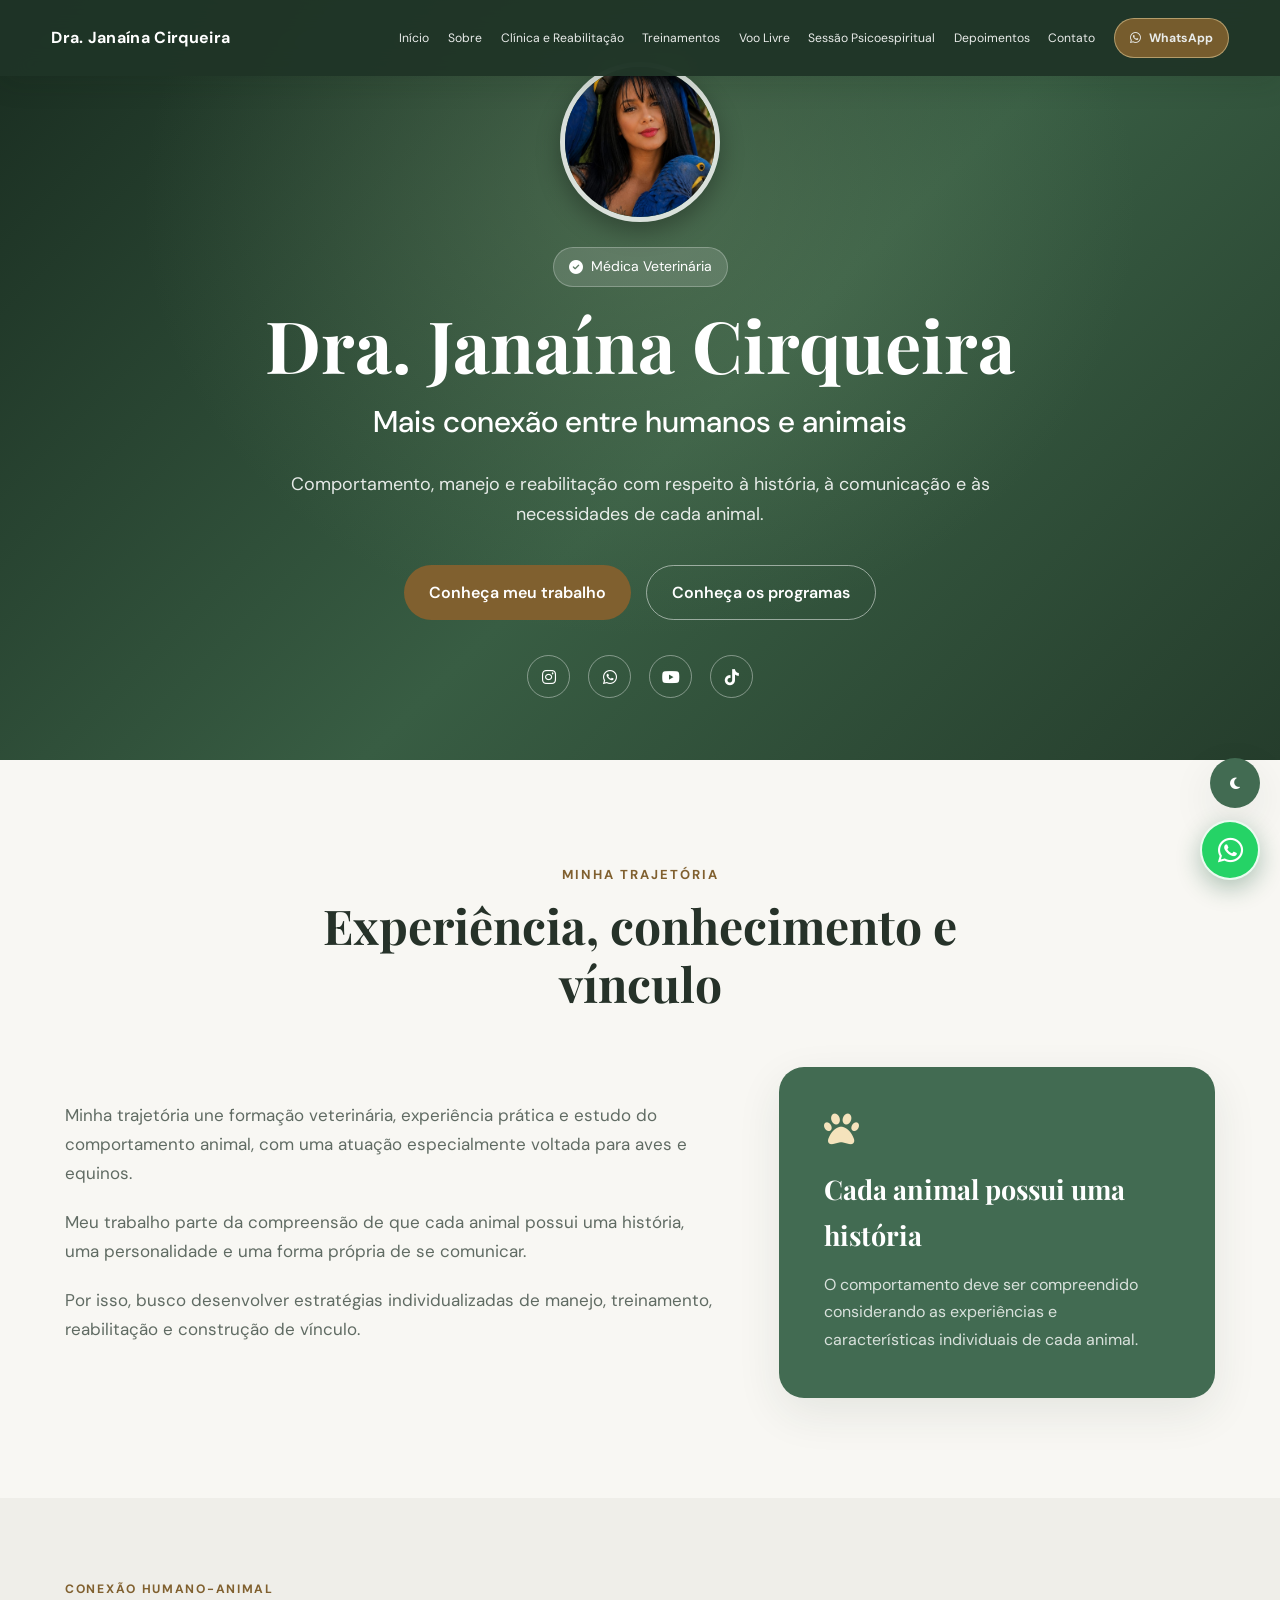
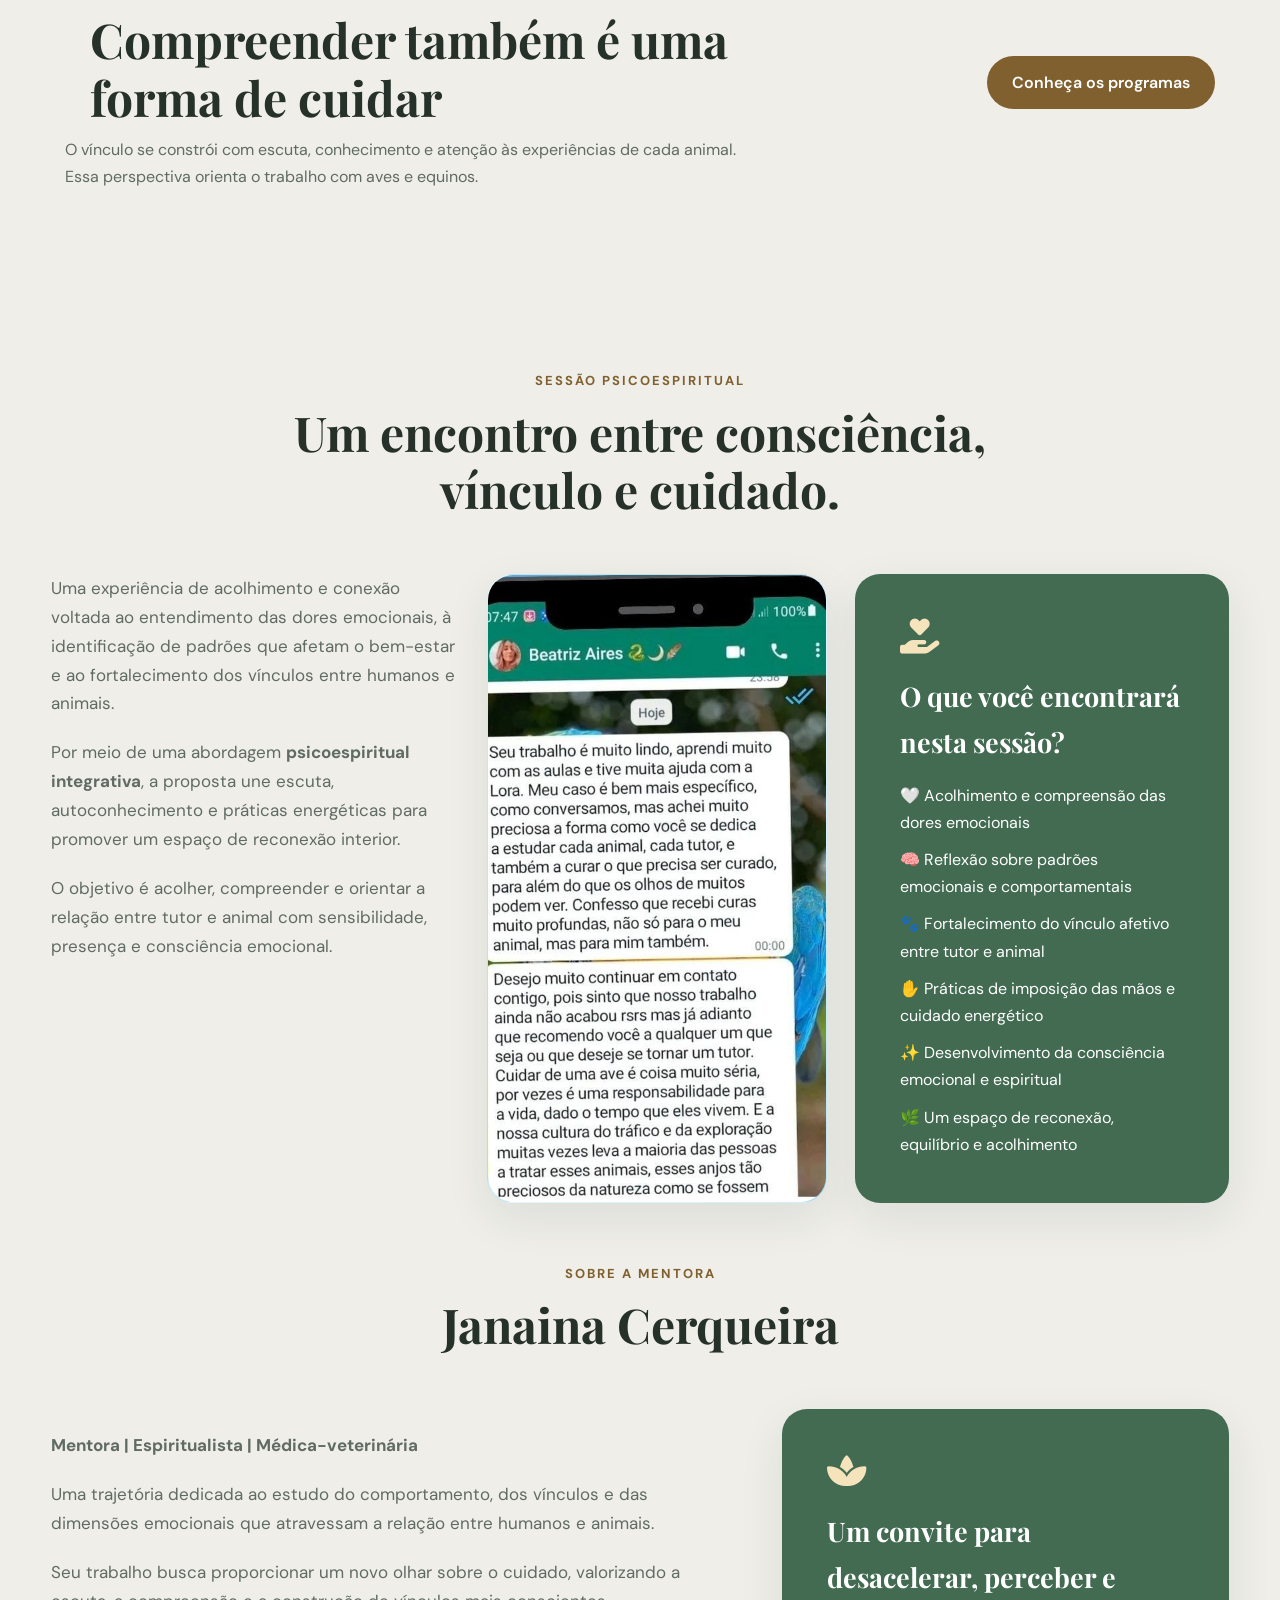
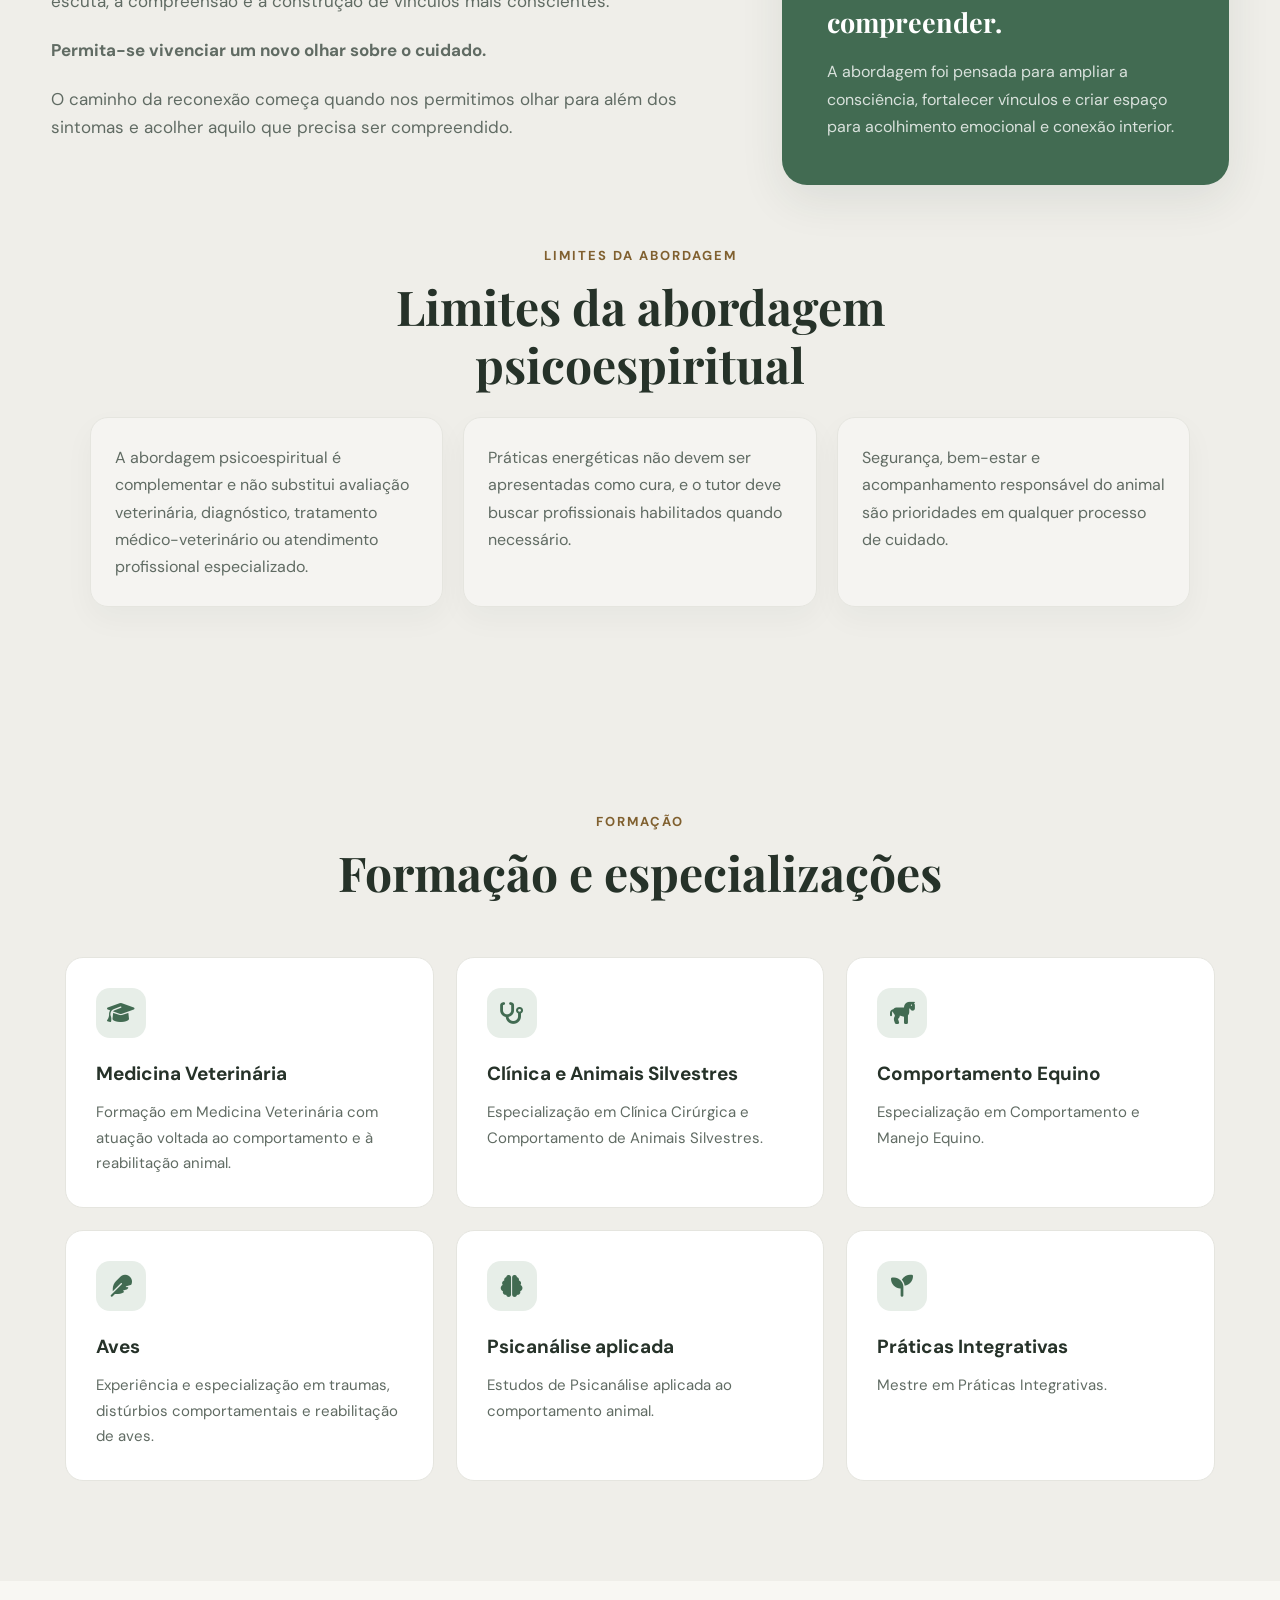
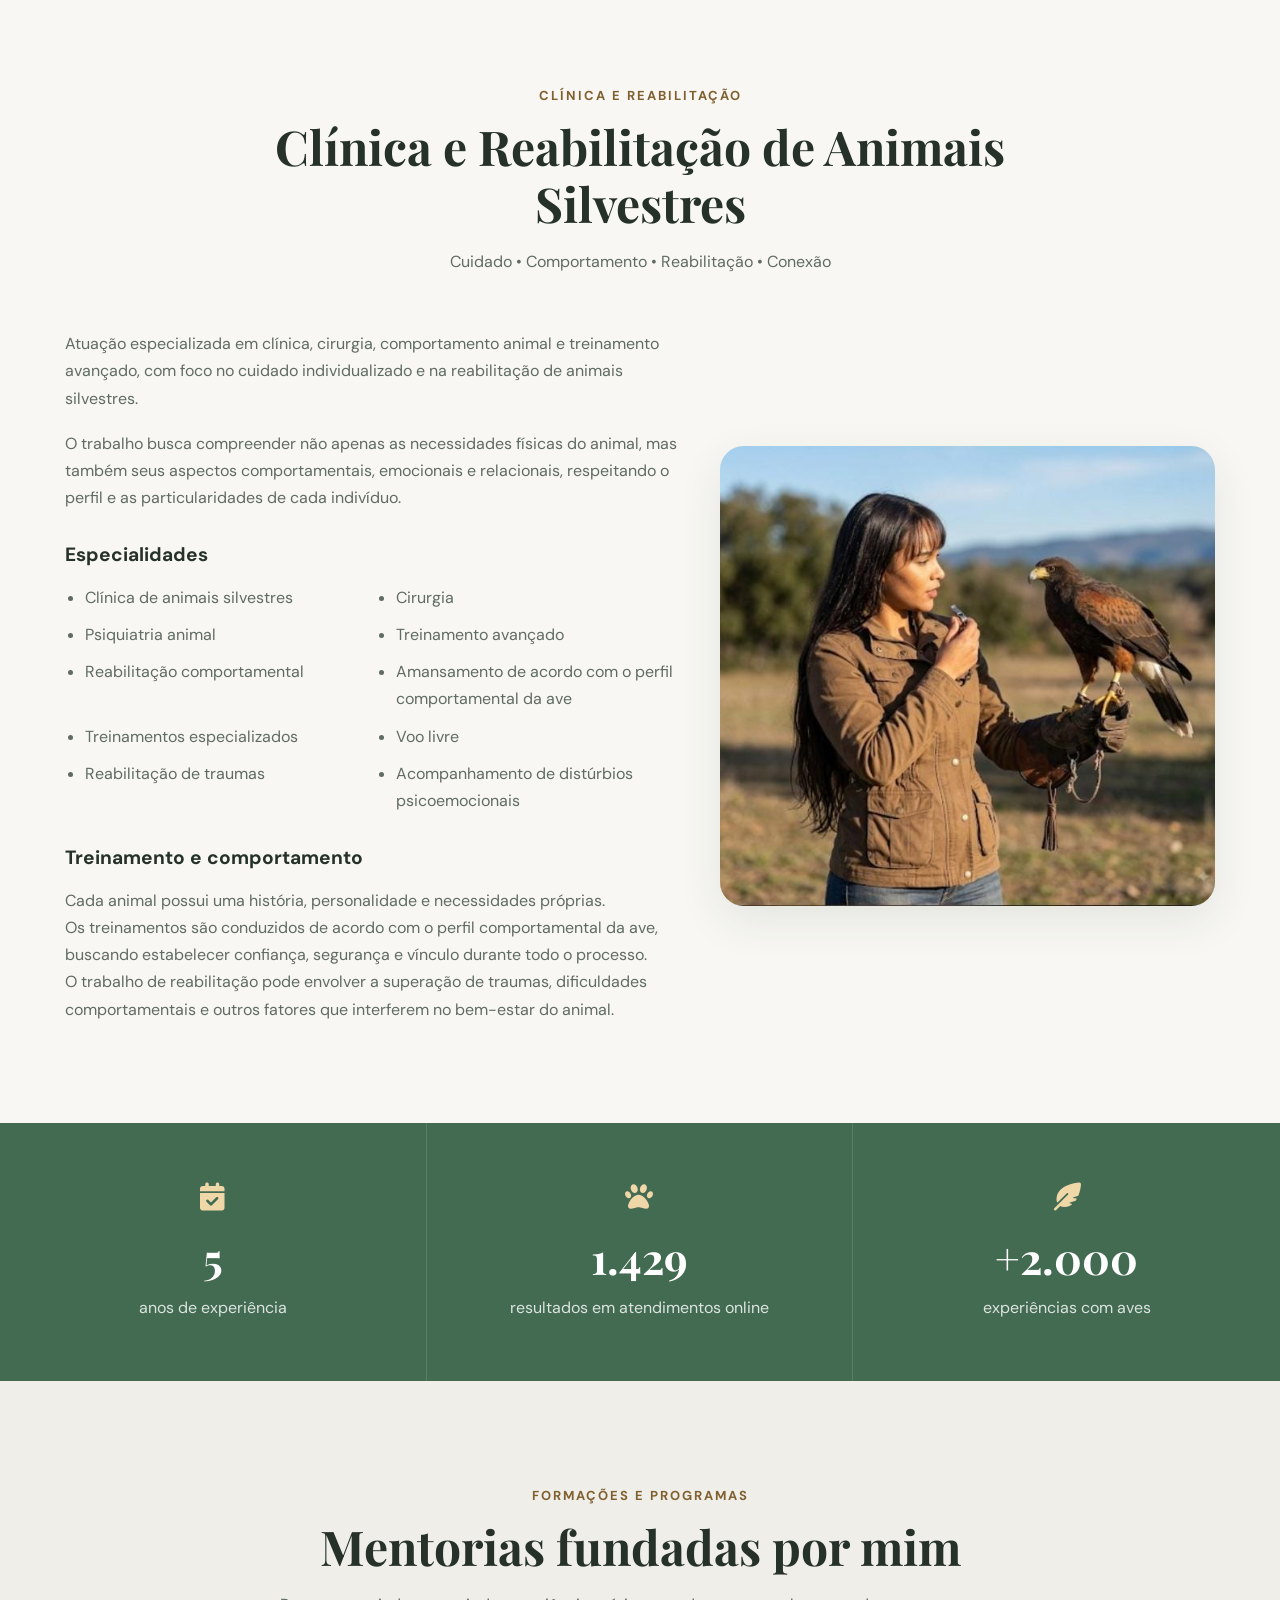
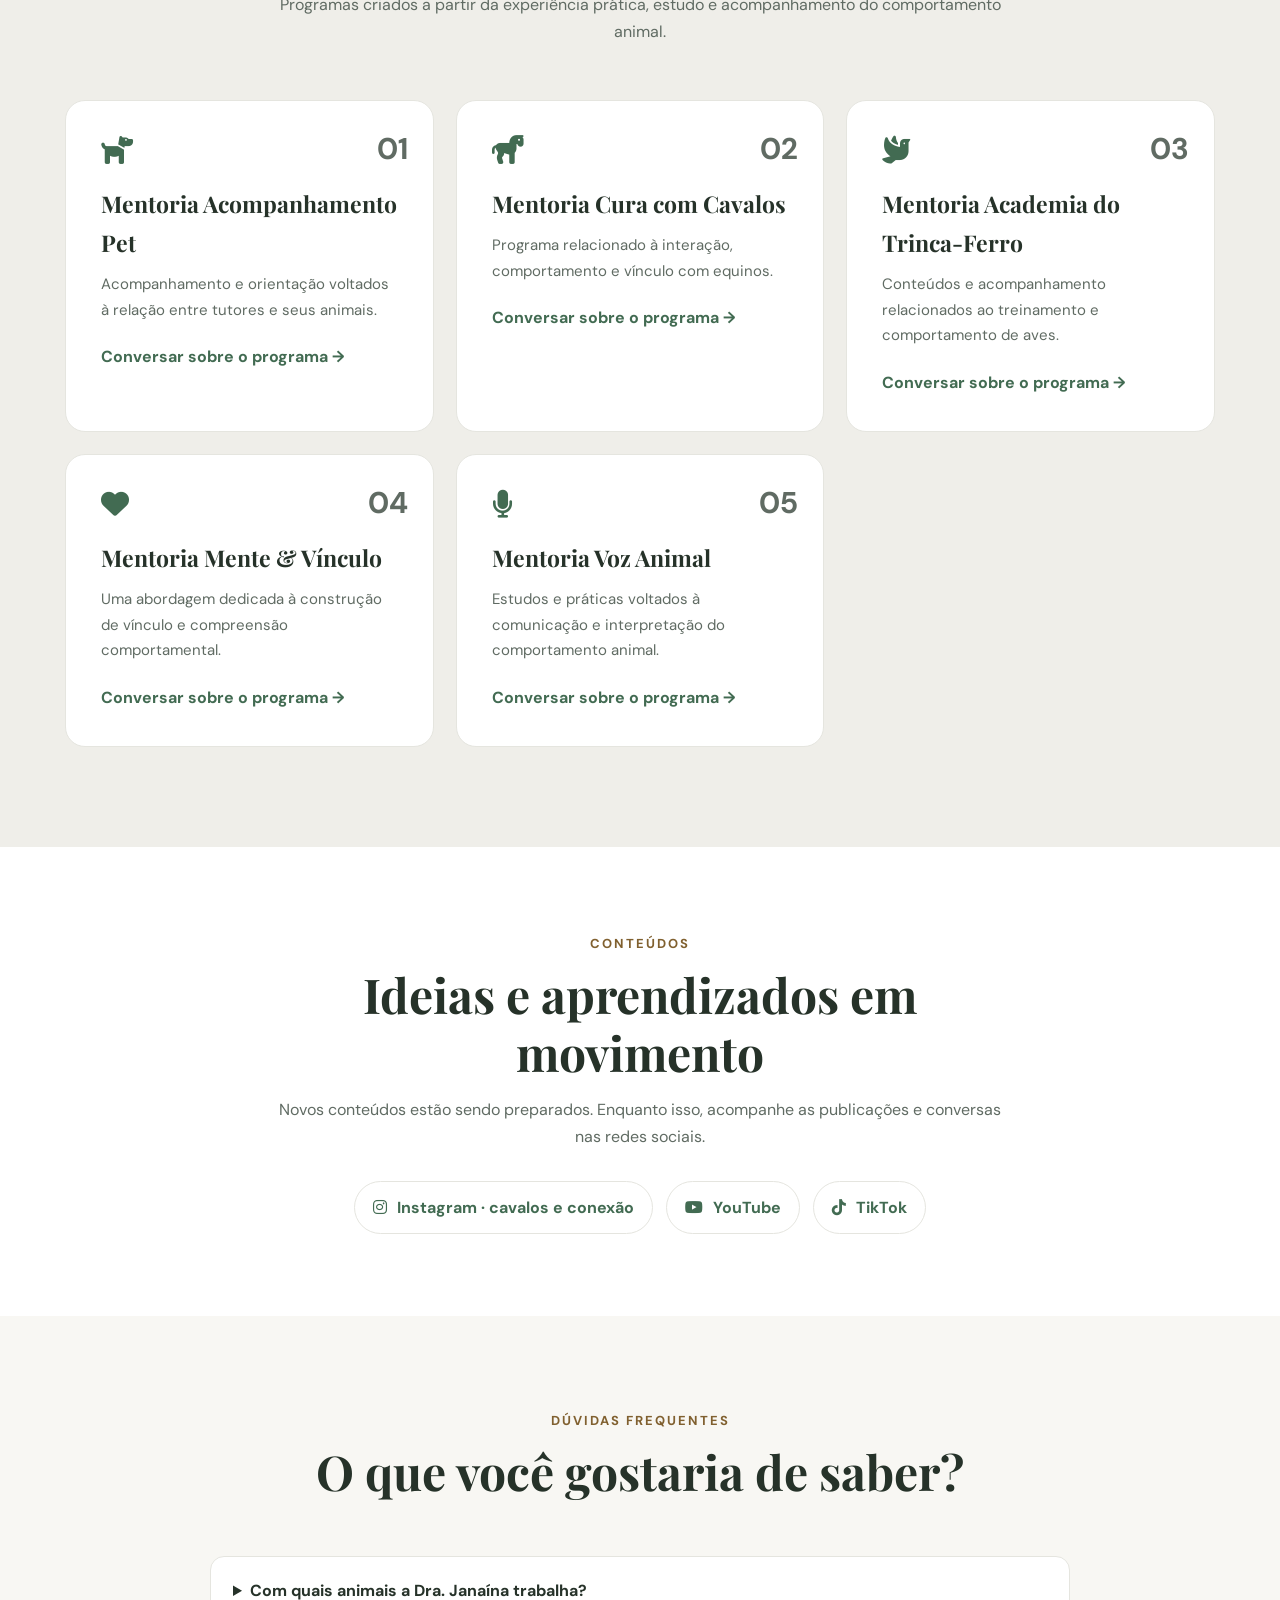
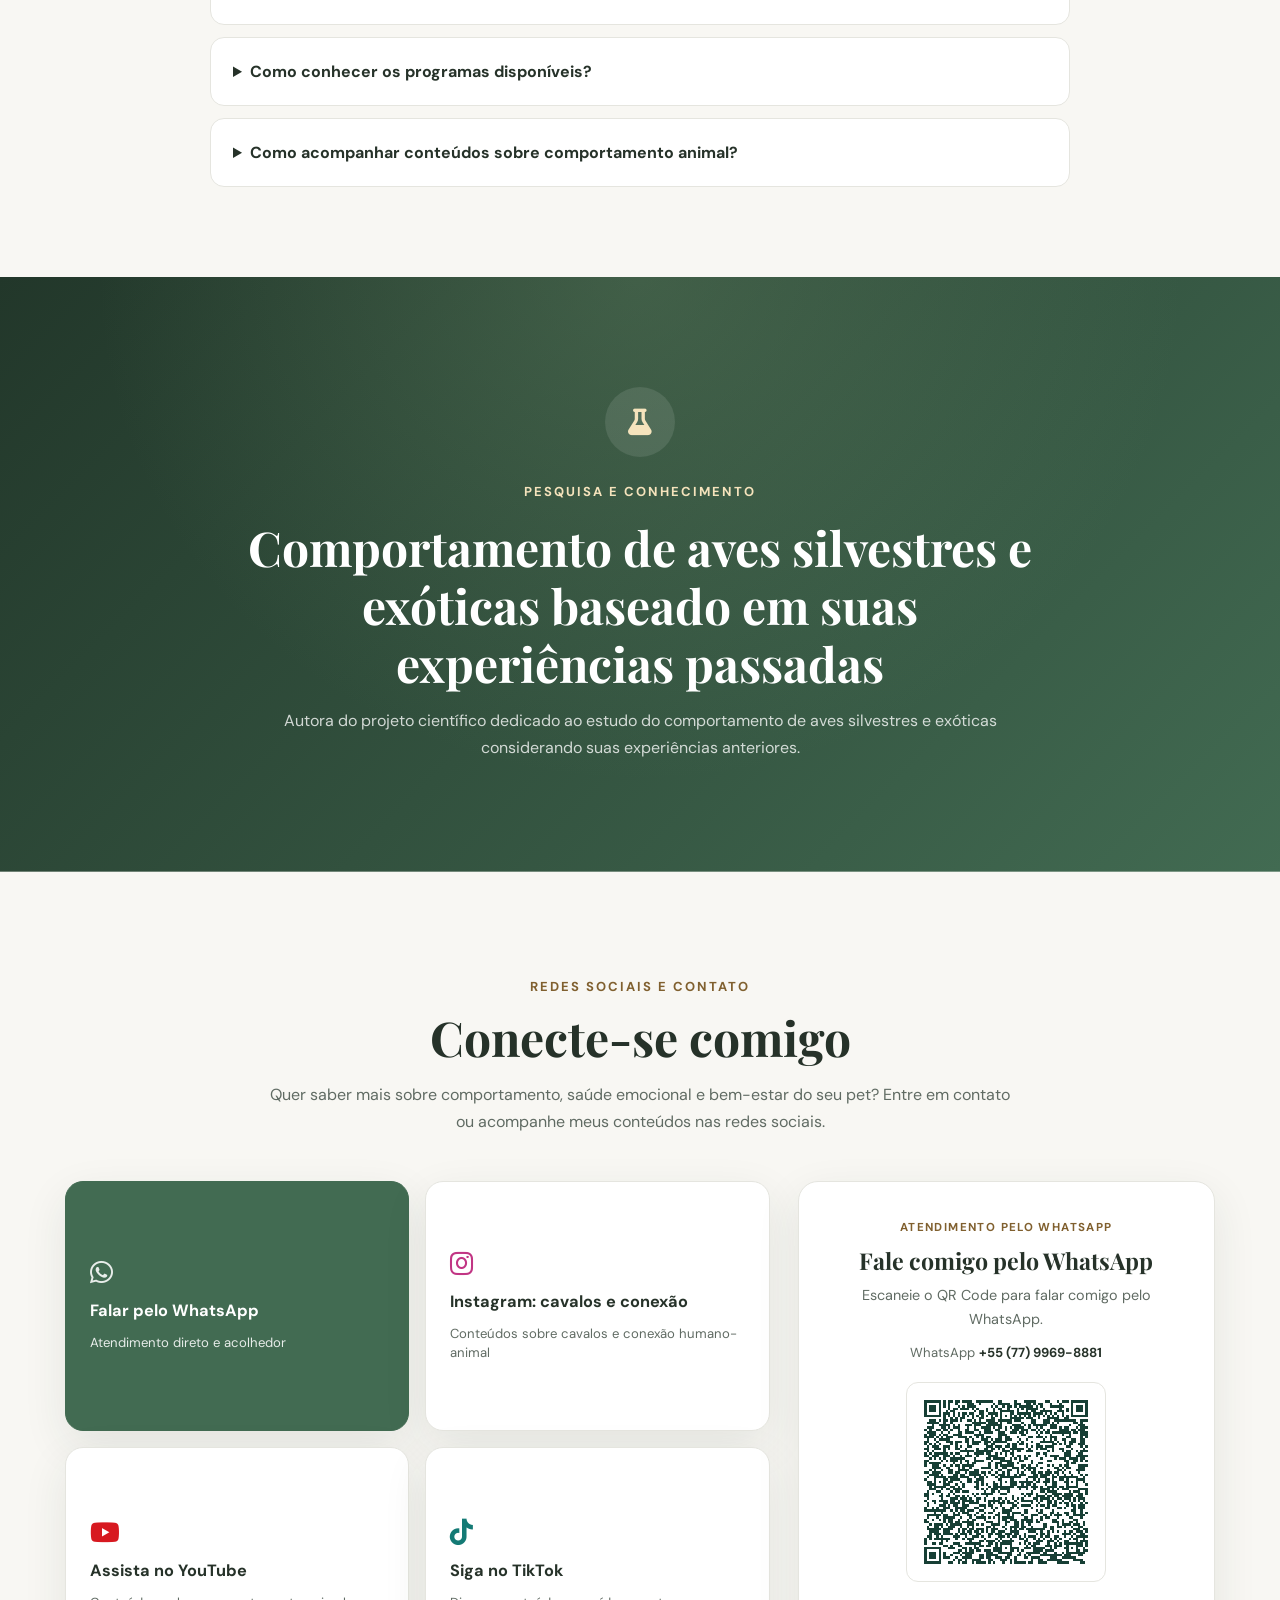
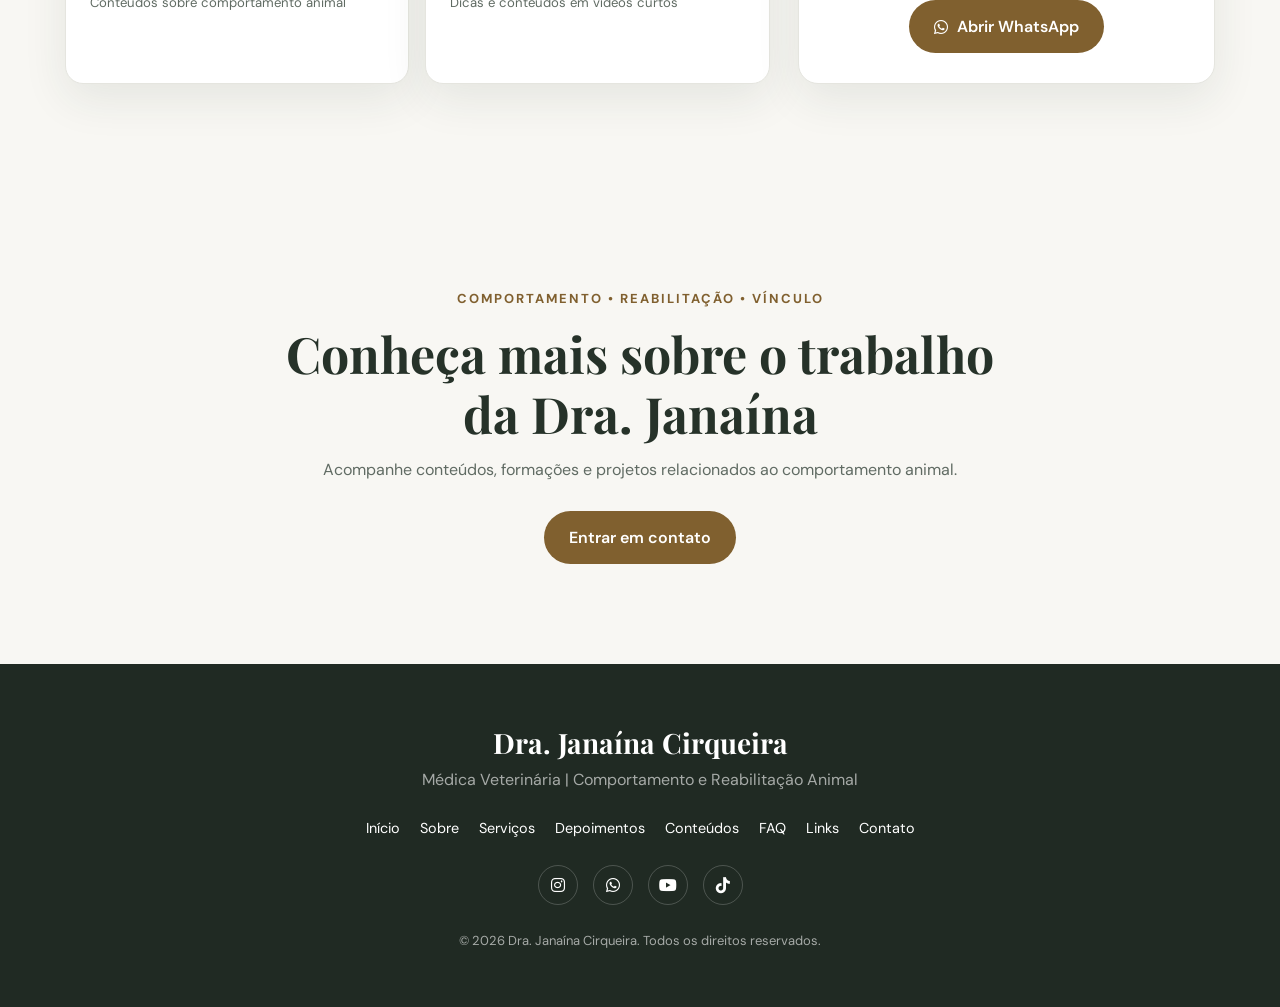
==== commit 7d92b710: "Align premium sections with brief Co-authored-by: Copilot App <223556219+Copilot@users.noreply.githu" ====
--- a/index.html
+++ b/index.html
@@ -1 +1 @@
-<!DOCTYPE html><html lang="pt-BR"><head>    <meta charset="UTF-8">    <meta name="viewport" content="width=device-width, initial-scale=1.0">    <title>Dra. Janaína Cirqueira | Mente Humano Animal</title>    <meta name="description" content="Conheça o trabalho da Dra. Janaína Cirqueira com comportamento, manejo e reabilitação animal, com atuação especial em aves e equinos.">    <link rel="canonical" href="https://danielvl33.github.io/perfil-janaina-site/">    <meta property="og:type" content="website">    <meta property="og:title" content="Dra. Janaína Cirqueira | Mente Humano Animal">    <meta property="og:description" content="Comportamento, manejo e reabilitação animal com respeito à história e à comunicação de cada animal.">    <meta property="og:url" content="https://danielvl33.github.io/perfil-janaina-site/">    <meta property="og:image" content="https://danielvl33.github.io/perfil-janaina-site/img/janaina.jpg">    <meta name="twitter:card" content="summary_large_image">    <meta name="twitter:title" content="Dra. Janaína Cirqueira | Mente Humano Animal">    <meta name="twitter:description" content="Comportamento, manejo e reabilitação animal com respeito à história e à comunicação de cada animal.">    <meta name="twitter:image" content="https://danielvl33.github.io/perfil-janaina-site/img/janaina.jpg">    <meta name="theme-color" content="#2f513c">    <link rel="icon" href="favicon.svg" type="image/svg+xml">    <link rel="stylesheet" href="style.css">    <link rel="stylesheet" href="https://cdnjs.cloudflare.com/ajax/libs/font-awesome/6.5.2/css/all.min.css">    <script type="application/ld+json">    {      "@context": "https://schema.org",      "@type": "Person",      "name": "Dra. Janaína Cirqueira",      "jobTitle": "Médica Veterinária",      "description": "Atuação em comportamento, manejo e reabilitação animal, com especial atenção a aves e equinos.",      "image": "https://danielvl33.github.io/perfil-janaina-site/img/janaina.jpg",      "sameAs": [        "https://www.instagram.com/mentehumanoanimal?stkn=aWZvczNvdmJ4eDc5",        "https://youtube.com/@mestredaconcienciaanimal?si=yA33mfYnlB5Yrd-f",        "https://www.tiktok.com/@dracomportamental?_r=1&_t=ZS-9AFgJZx7Hey"      ]    }    </script></head><body>    <!-- BOTÃO TEMA -->    <button class="theme-toggle" id="themeToggle" type="button" aria-label="Alternar tema">        <i class="fa-solid fa-moon" aria-hidden="true"></i>    </button>    <!-- HERO -->    <header class="hero" id="inicio">        <div class="hero-overlay"></div>        <nav class="site-nav" aria-label="Navegação principal">            <a class="site-nav-brand" href="index.html#inicio">Dra. Janaína Cirqueira</a>            <button class="nav-toggle" type="button" aria-expanded="false" aria-controls="primary-navigation" aria-label="Abrir menu">                <span></span><span></span><span></span>            </button>            <div class="site-nav-links" id="primary-navigation">                <a href="index.html#inicio">Início</a>                <a href="index.html#sobre">Sobre</a>                <a href="index.html#mentorias">Serviços</a>                <a href="depoimentos.html">Depoimentos</a>                <a href="index.html#conteudos">Conteúdos</a>                <a href="index.html#faq">FAQ</a>                <a href="index.html#contato">Contato</a>                <a class="site-nav-featured nav-whatsapp" href="https://wa.me/557799698881?text=Ol%C3%A1%21+Preciso+de+ajuda+com+meu+pet+e+vi+que+voc%C3%AA+trabalha+com+comportamento+e+sa%C3%BAde+emocional.+Pode+me+orientar%3F" target="_blank" rel="noopener noreferrer"><i class="fa-brands fa-whatsapp" aria-hidden="true"></i> WhatsApp</a>            </div>        </nav>        <div class="hero-content">            <div class="profile-photo">                <img src="img/janaina.jpg" alt="Dra. Janaína Cirqueira" class="profile-photo-img">            </div>            <span class="badge">                <i class="fa-solid fa-circle-check" aria-hidden="true"></i>                Médica Veterinária            </span>            <h1>Dra. Janaína Cirqueira</h1>            <h2>Mais conexão entre humanos e animais</h2>            <p>Comportamento, manejo e reabilitação com respeito à história, à comunicação e às necessidades de cada animal.</p>            <div class="hero-buttons">                <a href="#sobre" class="btn primary">Conheça meu trabalho</a>                <a href="#mentorias" class="btn secondary">Conheça os programas</a>            </div>            <div class="social-links">                <a href="https://www.instagram.com/mentehumanoanimal?stkn=aWZvczNvdmJ4eDc5" target="_blank" rel="noopener noreferrer" aria-label="Instagram"><i class="fa-brands fa-instagram" aria-hidden="true"></i></a>                <a href="https://wa.me/557799698881?text=Ol%C3%A1%21+Preciso+de+ajuda+com+meu+pet+e+vi+que+voc%C3%AA+trabalha+com+comportamento+e+sa%C3%BAde+emocional.+Pode+me+orientar%3F" target="_blank" rel="noopener noreferrer" aria-label="WhatsApp"><i class="fa-brands fa-whatsapp" aria-hidden="true"></i></a>                <a href="https://youtube.com/@mestredaconcienciaanimal?si=yA33mfYnlB5Yrd-f" target="_blank" rel="noopener noreferrer" aria-label="YouTube"><i class="fa-brands fa-youtube" aria-hidden="true"></i></a>                <a href="https://www.tiktok.com/@dracomportamental?_r=1&amp;_t=ZS-9AFgJZx7Hey" target="_blank" rel="noopener noreferrer" aria-label="TikTok"><i class="fa-brands fa-tiktok" aria-hidden="true"></i></a>            </div>        </div>    </header>    <main>        <!-- SOBRE -->        <section class="section" id="sobre">            <div class="section-title">                <span>Minha trajetória</span>                <h2>Experiência, conhecimento e vínculo</h2>            </div>            <div class="about-grid">                <div class="about-text">                    <p>Minha trajetória une formação veterinária, experiência prática e estudo do comportamento animal, com uma atuação especialmente voltada para aves e equinos.</p>                    <p>Meu trabalho parte da compreensão de que cada animal possui uma história, uma personalidade e uma forma própria de se comunicar.</p>                    <p>Por isso, busco desenvolver estratégias individualizadas de manejo, treinamento, reabilitação e construção de vínculo.</p>                </div>                <div class="highlight-card">                    <i class="fa-solid fa-paw" aria-hidden="true"></i>                    <h3>Cada animal possui uma história</h3>                    <p>O comportamento deve ser compreendido considerando as experiências e características individuais de cada animal.</p>                </div>            </div>        </section>        <section class="connection-band" aria-labelledby="connection-title">            <div>                <span>Conexão humano-animal</span>                <h2 id="connection-title">Compreender também é uma forma de cuidar</h2>                <p>O vínculo se constrói com escuta, conhecimento e atenção às experiências de cada animal. Essa perspectiva orienta o trabalho com aves e equinos.</p>            </div>            <a class="btn primary" href="#mentorias">Conheça os programas</a>        </section>        <section class="section gray-section" id="psicoespiritual">            <div class="section-title">                <span>Sessão Psicoespiritual</span>                <h2>Um encontro entre consciência, vínculo e cuidado.</h2>            </div>            <div class="about-grid psicoespiritual-grid">                <div class="about-text">                    <p>Uma experiência de acolhimento e conexão dedicada à compreensão das dimensões emocionais que envolvem a relação entre humanos e animais.</p>                    <p>A sessão propõe um espaço de escuta, reflexão e reconexão, buscando compreender dores emocionais, padrões comportamentais e aspectos que podem influenciar o bem-estar e a qualidade dos vínculos.</p>                    <p>Por meio de uma abordagem <strong>psicoespiritual integrativa</strong>, são unidas escuta, autoconhecimento e práticas energéticas, proporcionando um momento de acolhimento, consciência e conexão interior.</p>                </div>                <figure class="psicoespiritual-visual">                    <img src="img/psicoespiritual-session.jpg" alt="Captura de conversa sobre acolhimento, conexão e cuidado entre humano e animal." loading="lazy">                </figure>                <div class="highlight-card">                    <i class="fa-solid fa-hand-holding-heart" aria-hidden="true"></i>                    <h3>O que você encontrará nesta sessão</h3>                    <ul style="list-style: none; padding-left: 0; margin-top: 16px; display: grid; gap: 10px;">                        <li><strong>Acolhimento:</strong> um espaço seguro para expressar e compreender questões emocionais.</li>                        <li><strong>Consciência:</strong> reflexão sobre padrões emocionais e comportamentais.</li>                        <li><strong>Vínculo:</strong> fortalecimento da conexão afetiva entre tutor e animal.</li>                        <li><strong>Cuidado energético:</strong> práticas de imposição das mãos e atenção energética.</li>                        <li><strong>Autoconhecimento:</strong> desenvolvimento da consciência emocional e espiritual.</li>                        <li><strong>Reconexão:</strong> um momento dedicado ao equilíbrio, presença e acolhimento.</li>                    </ul>                </div>            </div>            <div class="section-title" style="margin-top: 56px;">                <span>Sobre a mentora</span>                <h2>Janaina Cerqueira</h2>            </div>            <div class="about-grid">                <div class="about-text">                    <p><strong>Mentora | Espiritualista | Médica-veterinária</strong></p>                    <p>Uma trajetória dedicada ao estudo do comportamento, dos vínculos e das dimensões emocionais que atravessam a relação entre humanos e animais.</p>                    <p>Seu trabalho parte de um olhar integral sobre o cuidado, valorizando a escuta, a consciência e a compreensão das diferentes dimensões que fazem parte dessa relação.</p>                </div>                <div class="highlight-card">                    <i class="fa-solid fa-spa" aria-hidden="true"></i>                    <h3>Permita-se vivenciar um novo olhar sobre o cuidado.</h3>                    <p>O caminho da reconexão começa quando nos permitimos olhar para além dos sintomas e acolher aquilo que precisa ser compreendido.</p>                    <p><strong>Um convite para desacelerar, perceber, compreender e fortalecer os vínculos que realmente importam.</strong></p>                </div>            </div>        </section>        <!-- FORMAÇÃO -->        <section class="section gray-section">            <div class="section-title">                <span>Formação</span>                <h2>Formação e especializações</h2>            </div>            <div class="cards-grid">                <article class="info-card">                    <div class="card-icon"><i class="fa-solid fa-graduation-cap" aria-hidden="true"></i></div>                    <h3>Medicina Veterinária</h3>                    <p>Formação em Medicina Veterinária com atuação voltada ao comportamento e à reabilitação animal.</p>                </article>                <article class="info-card">                    <div class="card-icon"><i class="fa-solid fa-stethoscope" aria-hidden="true"></i></div>                    <h3>Clínica e Animais Silvestres</h3>                    <p>Especialização em Clínica Cirúrgica e Comportamento de Animais Silvestres.</p>                </article>                <article class="info-card">                    <div class="card-icon"><i class="fa-solid fa-horse" aria-hidden="true"></i></div>                    <h3>Comportamento Equino</h3>                    <p>Especialização em Comportamento e Manejo Equino.</p>                </article>                <article class="info-card">                    <div class="card-icon"><i class="fa-solid fa-feather" aria-hidden="true"></i></div>                    <h3>Aves</h3>                    <p>Experiência e especialização em traumas, distúrbios comportamentais e reabilitação de aves.</p>                </article>                <article class="info-card">                    <div class="card-icon"><i class="fa-solid fa-brain" aria-hidden="true"></i></div>                    <h3>Psicanálise aplicada</h3>                    <p>Estudos de Psicanálise aplicada ao comportamento animal.</p>                </article>                <article class="info-card">                    <div class="card-icon"><i class="fa-solid fa-seedling" aria-hidden="true"></i></div>                    <h3>Práticas Integrativas</h3>                    <p>Mestre em Práticas Integrativas.</p>                </article>            </div>        </section>        <!-- AVES -->        <section class="section" id="aves">            <div class="section-title">                <span>Clínica e reabilitação</span>                <h2>Clínica e Reabilitação de Animais Silvestres</h2>                <p>Cuidado • Comportamento • Reabilitação • Conexão</p>            </div>            <div class="silvestres-layout">                <div class="silvestres-copy">                    <p>Atuação especializada em clínica, cirurgia, comportamento animal e treinamento avançado, com foco no cuidado individualizado e na reabilitação de animais silvestres.</p>                    <p>O trabalho busca compreender não apenas as necessidades físicas do animal, mas também seus aspectos comportamentais, emocionais e relacionais, respeitando o perfil e as particularidades de cada indivíduo.</p>                    <div class="specialty-list">                        <h3>Especialidades</h3>                        <ul>                            <li>Clínica de animais silvestres</li>                            <li>Cirurgia</li>                            <li>Psiquiatria animal</li>                            <li>Treinamento avançado</li>                            <li>Reabilitação comportamental</li>                            <li>Amansamento de acordo com o perfil comportamental da ave</li>                            <li>Treinamentos especializados</li>                            <li>Voo livre</li>                            <li>Reabilitação de traumas</li>                            <li>Acompanhamento de distúrbios psicoemocionais</li>                        </ul>                    </div>                    <div class="behavior-block">                        <h3>Treinamento e comportamento</h3>                        <p>Cada animal possui uma história, personalidade e necessidades próprias.</p>                        <p>Os treinamentos são conduzidos de acordo com o perfil comportamental da ave, buscando estabelecer confiança, segurança e vínculo durante todo o processo.</p>                        <p>O trabalho de reabilitação pode envolver a superação de traumas, dificuldades comportamentais e outros fatores que interferem no bem-estar do animal.</p>                    </div>                </div>                <figure class="silvestres-visual">                    <img src="img/aves.jpeg" alt="Janaina Cerqueira trabalhando com uma ave silvestre durante atendimento e cuidado comportamental." loading="lazy">                </figure>            </div>        </section>        <!-- NÚMEROS -->        <section class="stats">            <div class="stat">                <i class="fa-solid fa-calendar-check" aria-hidden="true"></i>                <strong data-number="8">0</strong>                <span>anos de experiência</span>            </div>            <div class="stat">                <i class="fa-solid fa-paw" aria-hidden="true"></i>                <strong data-number="2000">0</strong>                <span>resultados em atendimentos online</span>            </div>            <div class="stat">                <i class="fa-solid fa-feather-pointed" aria-hidden="true"></i>                <strong>+2.000</strong>                <span>experiências com aves</span>            </div>        </section>        <!-- MENTORIAS -->        <section class="section gray-section" id="mentorias">            <div class="section-title">                <span>Formações e programas</span>                <h2>Mentorias fundadas por mim</h2>                <p>Programas criados a partir da experiência prática, estudo e acompanhamento do comportamento animal.</p>            </div>            <div class="mentorias-grid">                <article class="mentoria">                    <span class="number">01</span>                    <i class="fa-solid fa-dog" aria-hidden="true"></i>                    <h3>Mentoria Acompanhamento Pet</h3>                    <p>Acompanhamento e orientação voltados à relação entre tutores e seus animais.</p>                    <a href="https://wa.me/557799698881?text=Ol%C3%A1%21+Preciso+de+ajuda+com+meu+pet+e+vi+que+voc%C3%AA+trabalha+com+comportamento+e+sa%C3%BAde+emocional.+Pode+me+orientar%3F" class="learn-more" target="_blank" rel="noopener noreferrer">Conversar sobre o programa <span aria-hidden="true">→</span></a>                </article>                <article class="mentoria">                    <span class="number">02</span>                    <i class="fa-solid fa-horse" aria-hidden="true"></i>                    <h3>Mentoria Cura com Cavalos</h3>                    <p>Programa relacionado à interação, comportamento e vínculo com equinos.</p>                    <a href="https://wa.me/557799698881?text=Ol%C3%A1%21+Preciso+de+ajuda+com+meu+pet+e+vi+que+voc%C3%AA+trabalha+com+comportamento+e+sa%C3%BAde+emocional.+Pode+me+orientar%3F" class="learn-more" target="_blank" rel="noopener noreferrer">Conversar sobre o programa <span aria-hidden="true">→</span></a>                </article>                <article class="mentoria">                    <span class="number">03</span>                    <i class="fa-solid fa-dove" aria-hidden="true"></i>                    <h3>Mentoria Academia do Trinca-Ferro</h3>                    <p>Conteúdos e acompanhamento relacionados ao treinamento e comportamento de aves.</p>                    <a href="https://wa.me/557799698881?text=Ol%C3%A1%21+Preciso+de+ajuda+com+meu+pet+e+vi+que+voc%C3%AA+trabalha+com+comportamento+e+sa%C3%BAde+emocional.+Pode+me+orientar%3F" class="learn-more" target="_blank" rel="noopener noreferrer">Conversar sobre o programa <span aria-hidden="true">→</span></a>                </article>                <article class="mentoria">                    <span class="number">04</span>                    <i class="fa-solid fa-heart" aria-hidden="true"></i>                    <h3>Mentoria Mente &amp; Vínculo</h3>                    <p>Uma abordagem dedicada à construção de vínculo e compreensão comportamental.</p>                    <a href="https://wa.me/557799698881?text=Ol%C3%A1%21+Preciso+de+ajuda+com+meu+pet+e+vi+que+voc%C3%AA+trabalha+com+comportamento+e+sa%C3%BAde+emocional.+Pode+me+orientar%3F" class="learn-more" target="_blank" rel="noopener noreferrer">Conversar sobre o programa <span aria-hidden="true">→</span></a>                </article>                <article class="mentoria">                    <span class="number">05</span>                    <i class="fa-solid fa-microphone" aria-hidden="true"></i>                    <h3>Mentoria Voz Animal</h3>                    <p>Estudos e práticas voltados à comunicação e interpretação do comportamento animal.</p>                    <a href="https://wa.me/557799698881?text=Ol%C3%A1%21+Preciso+de+ajuda+com+meu+pet+e+vi+que+voc%C3%AA+trabalha+com+comportamento+e+sa%C3%BAde+emocional.+Pode+me+orientar%3F" class="learn-more" target="_blank" rel="noopener noreferrer">Conversar sobre o programa <span aria-hidden="true">→</span></a>                </article>            </div>        </section>        <section class="content-placeholder" id="conteudos">            <div class="section-title">                <span>Conteúdos</span>                <h2>Ideias e aprendizados em movimento</h2>                <p>Novos conteúdos estão sendo preparados. Enquanto isso, acompanhe as publicações e conversas nas redes sociais.</p>            </div>            <div class="content-social-links">                <a href="https://www.instagram.com/mentehumanoanimal?stkn=aWZvczNvdmJ4eDc5" target="_blank" rel="noopener noreferrer"><i class="fa-brands fa-instagram" aria-hidden="true"></i> Instagram · cavalos e conexão</a>                <a href="https://youtube.com/@mestredaconcienciaanimal?si=yA33mfYnlB5Yrd-f" target="_blank" rel="noopener noreferrer"><i class="fa-brands fa-youtube" aria-hidden="true"></i> YouTube</a>                <a href="https://www.tiktok.com/@dracomportamental?_r=1&amp;_t=ZS-9AFgJZx7Hey" target="_blank" rel="noopener noreferrer"><i class="fa-brands fa-tiktok" aria-hidden="true"></i> TikTok</a>            </div>        </section>        <section class="faq-section" id="faq">            <div class="section-title">                <span>Dúvidas frequentes</span>                <h2>O que você gostaria de saber?</h2>            </div>            <div class="faq-list">                <details>                    <summary>Com quais animais a Dra. Janaína trabalha?</summary>                    <p>A atuação tem atenção especial a aves e equinos, além dos programas de acompanhamento relacionados a pets.</p>                </details>                <details>                    <summary>Como conhecer os programas disponíveis?</summary>                    <p>Entre em contato pelo WhatsApp para conversar sobre os programas e saber mais sobre a proposta que melhor atende à sua necessidade.</p>                </details>                <details>                    <summary>Como acompanhar conteúdos sobre comportamento animal?</summary>                    <p>Acompanhe as redes sociais da Dra. Janaína pelos links nesta página. A seção de conteúdos será atualizada quando novas publicações estiverem disponíveis.</p>                </details>            </div>        </section>        <!-- PESQUISA -->        <section class="research">            <div class="research-content">                <div class="research-icon"><i class="fa-solid fa-flask" aria-hidden="true"></i></div>                <span>Pesquisa e conhecimento</span>                <h2>Comportamento de aves silvestres e exóticas baseado em suas experiências passadas</h2>                <p>Autora do projeto científico dedicado ao estudo do comportamento de aves silvestres e exóticas considerando suas experiências anteriores.</p>            </div>        </section>        <section class="contact-section" id="contato" aria-labelledby="contact-title">            <div class="contact-container">                <div class="section-title">                    <span>Redes sociais e contato</span>                    <h2 id="contact-title">Conecte-se comigo</h2>                    <p>Quer saber mais sobre comportamento, saúde emocional e bem-estar do seu pet? Entre em contato ou acompanhe meus conteúdos nas redes sociais.</p>                </div>                <div class="contact-layout">                    <nav class="social-cards" aria-label="Redes sociais da Dra. Janaína">                        <a class="social-card social-card-whatsapp" href="https://wa.me/557799698881?text=Ol%C3%A1%21+Preciso+de+ajuda+com+meu+pet+e+vi+que+voc%C3%AA+trabalha+com+comportamento+e+sa%C3%BAde+emocional.+Pode+me+orientar%3F" target="_blank" rel="noopener noreferrer" aria-label="Falar pelo WhatsApp" title="Falar pelo WhatsApp">                            <i class="fa-brands fa-whatsapp" aria-hidden="true"></i>                            <span>Falar pelo WhatsApp</span>                            <small>Atendimento direto e acolhedor</small>                        </a>                        <a class="social-card social-card-instagram" href="https://www.instagram.com/mentehumanoanimal?stkn=aWZvczNvdmJ4eDc5" target="_blank" rel="noopener noreferrer" aria-label="Visitar Instagram">                            <i class="fa-brands fa-instagram" aria-hidden="true"></i>                            <span>Instagram: cavalos e conexão</span>                            <small>Conteúdos sobre cavalos e conexão humano-animal</small>                        </a>                        <a class="social-card social-card-youtube" href="https://youtube.com/@mestredaconcienciaanimal?si=yA33mfYnlB5Yrd-f" target="_blank" rel="noopener noreferrer" aria-label="Assista no YouTube" title="Assista no YouTube">                            <i class="fa-brands fa-youtube" aria-hidden="true"></i>                            <span>Assista no YouTube</span>                            <small>Conteúdos sobre comportamento animal</small>                        </a>                        <a class="social-card social-card-tiktok" href="https://www.tiktok.com/@dracomportamental?_r=1&amp;_t=ZS-9AFgJZx7Hey" target="_blank" rel="noopener noreferrer" aria-label="Siga no TikTok" title="Siga no TikTok">                            <i class="fa-brands fa-tiktok" aria-hidden="true"></i>                            <span>Siga no TikTok</span>                            <small>Dicas e conteúdos em vídeos curtos</small>                        </a>                    </nav>                    <aside class="contact-qr" aria-labelledby="contact-qr-title">                        <div class="contact-qr-copy">                            <span class="contact-eyebrow">Atendimento pelo WhatsApp</span>                            <h3 id="contact-qr-title">Fale comigo pelo WhatsApp</h3>                            <p>Escaneie o QR Code para falar comigo pelo WhatsApp.</p>                            <p class="contact-phone">WhatsApp <strong>+55 (77) 9969-8881</strong></p>                        </div>                        <img class="contact-qr-image" src="img/whatsapp-qr.svg" width="200" height="200" alt="QR Code para abrir o WhatsApp com a mensagem de contato">                        <a class="btn primary contact-qr-button" href="https://wa.me/557799698881?text=Ol%C3%A1%21+Preciso+de+ajuda+com+meu+pet+e+vi+que+voc%C3%AA+trabalha+com+comportamento+e+sa%C3%BAde+emocional.+Pode+me+orientar%3F" target="_blank" rel="noopener noreferrer" aria-label="Abrir WhatsApp" title="Abrir WhatsApp">                            <i class="fa-brands fa-whatsapp" aria-hidden="true"></i>                            Abrir WhatsApp                        </a>                    </aside>                </div>            </div>        </section>        <!-- CTA -->        <section class="cta">            <div>                <span>Comportamento • Reabilitação • Vínculo</span>                <h2>Conheça mais sobre o trabalho da Dra. Janaína</h2>                <p>Acompanhe conteúdos, formações e projetos relacionados ao comportamento animal.</p>                <a href="https://wa.me/557799698881?text=Ol%C3%A1%21+Preciso+de+ajuda+com+meu+pet+e+vi+que+voc%C3%AA+trabalha+com+comportamento+e+sa%C3%BAde+emocional.+Pode+me+orientar%3F" class="btn primary" target="_blank" rel="noopener noreferrer">Entrar em contato</a>            </div>        </section>    </main>    <!-- FOOTER -->    <footer>        <div class="footer-content">            <h3>Dra. Janaína Cirqueira</h3>            <p>Médica Veterinária | Comportamento e Reabilitação Animal</p>            <nav class="footer-nav" aria-label="Navegação do rodapé">                <a href="index.html#inicio">Início</a><a href="index.html#sobre">Sobre</a><a href="index.html#mentorias">Serviços</a><a href="depoimentos.html">Depoimentos</a><a href="index.html#conteudos">Conteúdos</a><a href="index.html#faq">FAQ</a><a href="links/">Links</a><a href="index.html#contato">Contato</a>            </nav>            <div class="footer-social">                <a href="https://www.instagram.com/mentehumanoanimal?stkn=aWZvczNvdmJ4eDc5" target="_blank" rel="noopener noreferrer" aria-label="Instagram"><i class="fa-brands fa-instagram" aria-hidden="true"></i></a>                <a href="https://wa.me/557799698881?text=Ol%C3%A1%21+Preciso+de+ajuda+com+meu+pet+e+vi+que+voc%C3%AA+trabalha+com+comportamento+e+sa%C3%BAde+emocional.+Pode+me+orientar%3F" target="_blank" rel="noopener noreferrer" aria-label="WhatsApp"><i class="fa-brands fa-whatsapp" aria-hidden="true"></i></a>                <a href="https://youtube.com/@mestredaconcienciaanimal?si=yA33mfYnlB5Yrd-f" target="_blank" rel="noopener noreferrer" aria-label="YouTube"><i class="fa-brands fa-youtube" aria-hidden="true"></i></a>                <a href="https://www.tiktok.com/@dracomportamental?_r=1&amp;_t=ZS-9AFgJZx7Hey" target="_blank" rel="noopener noreferrer" aria-label="TikTok"><i class="fa-brands fa-tiktok" aria-hidden="true"></i></a>            </div>            <p class="copyright">© <span id="year"></span> Dra. Janaína Cirqueira. Todos os direitos reservados.</p>        </div>    </footer>    <a class="whatsapp-float" href="https://wa.me/557799698881?text=Ol%C3%A1%21+Preciso+de+ajuda+com+meu+pet+e+vi+que+voc%C3%AA+trabalha+com+comportamento+e+sa%C3%BAde+emocional.+Pode+me+orientar%3F" target="_blank" rel="noopener noreferrer" aria-label="Abrir WhatsApp" title="Fale comigo pelo WhatsApp">        <i class="fa-brands fa-whatsapp" aria-hidden="true"></i>    </a>    <script src="script.js"></script></body></html>
+<!DOCTYPE html><html lang="pt-BR"><head>    <meta charset="UTF-8">    <meta name="viewport" content="width=device-width, initial-scale=1.0">    <title>Dra. Janaína Cirqueira | Mente Humano Animal</title>    <meta name="description" content="Conheça o trabalho da Dra. Janaína Cirqueira com comportamento, manejo e reabilitação animal, com atuação especial em aves e equinos.">    <link rel="canonical" href="https://danielvl33.github.io/perfil-janaina-site/">    <meta property="og:type" content="website">    <meta property="og:title" content="Dra. Janaína Cirqueira | Mente Humano Animal">    <meta property="og:description" content="Comportamento, manejo e reabilitação animal com respeito à história e à comunicação de cada animal.">    <meta property="og:url" content="https://danielvl33.github.io/perfil-janaina-site/">    <meta property="og:image" content="https://danielvl33.github.io/perfil-janaina-site/img/janaina.jpg">    <meta name="twitter:card" content="summary_large_image">    <meta name="twitter:title" content="Dra. Janaína Cirqueira | Mente Humano Animal">    <meta name="twitter:description" content="Comportamento, manejo e reabilitação animal com respeito à história e à comunicação de cada animal.">    <meta name="twitter:image" content="https://danielvl33.github.io/perfil-janaina-site/img/janaina.jpg">    <meta name="theme-color" content="#2f513c">    <link rel="icon" href="favicon.svg" type="image/svg+xml">    <link rel="stylesheet" href="style.css">    <link rel="stylesheet" href="https://cdnjs.cloudflare.com/ajax/libs/font-awesome/6.5.2/css/all.min.css">    <script type="application/ld+json">    {      "@context": "https://schema.org",      "@type": "Person",      "name": "Dra. Janaína Cirqueira",      "jobTitle": "Médica Veterinária",      "description": "Atuação em comportamento, manejo e reabilitação animal, com especial atenção a aves e equinos.",      "image": "https://danielvl33.github.io/perfil-janaina-site/img/janaina.jpg",      "sameAs": [        "https://www.instagram.com/mentehumanoanimal?stkn=aWZvczNvdmJ4eDc5",        "https://youtube.com/@mestredaconcienciaanimal?si=yA33mfYnlB5Yrd-f",        "https://www.tiktok.com/@dracomportamental?_r=1&_t=ZS-9AFgJZx7Hey"      ]    }    </script></head><body>    <!-- BOTÃO TEMA -->    <button class="theme-toggle" id="themeToggle" type="button" aria-label="Alternar tema">        <i class="fa-solid fa-moon" aria-hidden="true"></i>    </button>    <!-- HERO -->    <header class="hero" id="inicio">        <div class="hero-overlay"></div>        <nav class="site-nav" aria-label="Navegação principal">            <a class="site-nav-brand" href="index.html#inicio">Dra. Janaína Cirqueira</a>            <button class="nav-toggle" type="button" aria-expanded="false" aria-controls="primary-navigation" aria-label="Abrir menu">                <span></span><span></span><span></span>            </button>            <div class="site-nav-links" id="primary-navigation">                <a href="index.html#inicio">Início</a>                <a href="index.html#sobre">Sobre</a>                <a href="index.html#aves">Clínica e Reabilitação</a>                <a href="index.html#treinamentos">Treinamentos</a>                <a href="index.html#voo-livre">Voo Livre</a>                <a href="index.html#psicoespiritual">Sessão Psicoespiritual</a>                <a href="depoimentos.html">Depoimentos</a>                <a href="index.html#contato">Contato</a>                <a class="site-nav-featured nav-whatsapp" href="https://wa.me/557799698881?text=Ol%C3%A1%21+Preciso+de+ajuda+com+meu+pet+e+vi+que+voc%C3%AA+trabalha+com+comportamento+e+sa%C3%BAde+emocional.+Pode+me+orientar%3F" target="_blank" rel="noopener noreferrer"><i class="fa-brands fa-whatsapp" aria-hidden="true"></i> WhatsApp</a>            </div>        </nav>        <div class="hero-content">            <div class="profile-photo">                <img src="img/janaina.jpg" alt="Dra. Janaína Cirqueira" class="profile-photo-img">            </div>            <span class="badge">                <i class="fa-solid fa-circle-check" aria-hidden="true"></i>                Médica Veterinária            </span>            <h1>Dra. Janaína Cirqueira</h1>            <h2>Mais conexão entre humanos e animais</h2>            <p>Comportamento, manejo e reabilitação com respeito à história, à comunicação e às necessidades de cada animal.</p>            <div class="hero-buttons">                <a href="#sobre" class="btn primary">Conheça meu trabalho</a>                <a href="#mentorias" class="btn secondary">Conheça os programas</a>            </div>            <div class="social-links">                <a href="https://www.instagram.com/mentehumanoanimal?stkn=aWZvczNvdmJ4eDc5" target="_blank" rel="noopener noreferrer" aria-label="Instagram"><i class="fa-brands fa-instagram" aria-hidden="true"></i></a>                <a href="https://wa.me/557799698881?text=Ol%C3%A1%21+Preciso+de+ajuda+com+meu+pet+e+vi+que+voc%C3%AA+trabalha+com+comportamento+e+sa%C3%BAde+emocional.+Pode+me+orientar%3F" target="_blank" rel="noopener noreferrer" aria-label="WhatsApp"><i class="fa-brands fa-whatsapp" aria-hidden="true"></i></a>                <a href="https://youtube.com/@mestredaconcienciaanimal?si=yA33mfYnlB5Yrd-f" target="_blank" rel="noopener noreferrer" aria-label="YouTube"><i class="fa-brands fa-youtube" aria-hidden="true"></i></a>                <a href="https://www.tiktok.com/@dracomportamental?_r=1&amp;_t=ZS-9AFgJZx7Hey" target="_blank" rel="noopener noreferrer" aria-label="TikTok"><i class="fa-brands fa-tiktok" aria-hidden="true"></i></a>            </div>        </div>    </header>    <main>        <!-- SOBRE -->        <section class="section" id="sobre">            <div class="section-title">                <span>Minha trajetória</span>                <h2>Experiência, conhecimento e vínculo</h2>            </div>            <div class="about-grid">                <div class="about-text">                    <p>Minha trajetória une formação veterinária, experiência prática e estudo do comportamento animal, com uma atuação especialmente voltada para aves e equinos.</p>                    <p>Meu trabalho parte da compreensão de que cada animal possui uma história, uma personalidade e uma forma própria de se comunicar.</p>                    <p>Por isso, busco desenvolver estratégias individualizadas de manejo, treinamento, reabilitação e construção de vínculo.</p>                </div>                <div class="highlight-card">                    <i class="fa-solid fa-paw" aria-hidden="true"></i>                    <h3>Cada animal possui uma história</h3>                    <p>O comportamento deve ser compreendido considerando as experiências e características individuais de cada animal.</p>                </div>            </div>        </section>        <section class="connection-band" aria-labelledby="connection-title">            <div>                <span>Conexão humano-animal</span>                <h2 id="connection-title">Compreender também é uma forma de cuidar</h2>                <p>O vínculo se constrói com escuta, conhecimento e atenção às experiências de cada animal. Essa perspectiva orienta o trabalho com aves e equinos.</p>            </div>            <a class="btn primary" href="#mentorias">Conheça os programas</a>        </section>        <section class="section gray-section" id="psicoespiritual">            <div class="section-title">                <span>Sessão Psicoespiritual</span>                <h2>Um encontro entre consciência, vínculo e cuidado.</h2>            </div>            <div class="about-grid psicoespiritual-grid">                <div class="about-text">                    <p>Uma experiência de acolhimento e conexão voltada ao entendimento das dores emocionais, à identificação de padrões que afetam o bem-estar e ao fortalecimento dos vínculos entre humanos e animais.</p>                    <p>Por meio de uma abordagem <strong>psicoespiritual integrativa</strong>, a proposta une escuta, autoconhecimento e práticas energéticas para promover um espaço de reconexão interior.</p>                    <p>O objetivo é acolher, compreender e orientar a relação entre tutor e animal com sensibilidade, presença e consciência emocional.</p>                </div>                <figure class="psicoespiritual-visual">                    <img src="img/psicoespiritual-session.jpg" alt="Captura de conversa sobre acolhimento, conexão e cuidado entre humano e animal." loading="lazy">                </figure>                <div class="highlight-card">                    <i class="fa-solid fa-hand-holding-heart" aria-hidden="true"></i>                    <h3>O que você encontrará nesta sessão?</h3>                    <ul style="list-style: none; padding-left: 0; margin-top: 16px; display: grid; gap: 10px;">                        <li><strong>🤍</strong> Acolhimento e compreensão das dores emocionais</li>                        <li><strong>🧠</strong> Reflexão sobre padrões emocionais e comportamentais</li>                        <li><strong>🐾</strong> Fortalecimento do vínculo afetivo entre tutor e animal</li>                        <li><strong>✋</strong> Práticas de imposição das mãos e cuidado energético</li>                        <li><strong>✨</strong> Desenvolvimento da consciência emocional e espiritual</li>                        <li><strong>🌿</strong> Um espaço de reconexão, equilíbrio e acolhimento</li>                    </ul>                </div>            </div>            <div class="section-title" style="margin-top: 56px;">                <span>Sobre a mentora</span>                <h2>Janaina Cerqueira</h2>            </div>            <div class="about-grid">                <div class="about-text">                    <p><strong>Mentora | Espiritualista | Médica-veterinária</strong></p>                    <p>Uma trajetória dedicada ao estudo do comportamento, dos vínculos e das dimensões emocionais que atravessam a relação entre humanos e animais.</p>                    <p>Seu trabalho busca proporcionar um novo olhar sobre o cuidado, valorizando a escuta, a compreensão e a construção de vínculos mais conscientes.</p>                    <p><strong>Permita-se vivenciar um novo olhar sobre o cuidado.</strong></p>                    <p>O caminho da reconexão começa quando nos permitimos olhar para além dos sintomas e acolher aquilo que precisa ser compreendido.</p>                </div>                <div class="highlight-card">                    <i class="fa-solid fa-spa" aria-hidden="true"></i>                    <h3>Um convite para desacelerar, perceber e compreender.</h3>                    <p>A abordagem foi pensada para ampliar a consciência, fortalecer vínculos e criar espaço para acolhimento emocional e conexão interior.</p>                </div>            </div>            <div class="section-title limits-title" style="margin-top: 56px;">                <span>Limites da abordagem</span>                <h2>Limites da abordagem psicoespiritual</h2>            </div>            <div class="limits-grid">                <div class="limit-card">                    <p>A abordagem psicoespiritual é complementar e não substitui avaliação veterinária, diagnóstico, tratamento médico-veterinário ou atendimento profissional especializado.</p>                </div>                <div class="limit-card">                    <p>Práticas energéticas não devem ser apresentadas como cura, e o tutor deve buscar profissionais habilitados quando necessário.</p>                </div>                <div class="limit-card">                    <p>Segurança, bem-estar e acompanhamento responsável do animal são prioridades em qualquer processo de cuidado.</p>                </div>            </div>        </section>        <!-- FORMAÇÃO -->        <section class="section gray-section">            <div class="section-title">                <span>Formação</span>                <h2>Formação e especializações</h2>            </div>            <div class="cards-grid">                <article class="info-card">                    <div class="card-icon"><i class="fa-solid fa-graduation-cap" aria-hidden="true"></i></div>                    <h3>Medicina Veterinária</h3>                    <p>Formação em Medicina Veterinária com atuação voltada ao comportamento e à reabilitação animal.</p>                </article>                <article class="info-card">                    <div class="card-icon"><i class="fa-solid fa-stethoscope" aria-hidden="true"></i></div>                    <h3>Clínica e Animais Silvestres</h3>                    <p>Especialização em Clínica Cirúrgica e Comportamento de Animais Silvestres.</p>                </article>                <article class="info-card">                    <div class="card-icon"><i class="fa-solid fa-horse" aria-hidden="true"></i></div>                    <h3>Comportamento Equino</h3>                    <p>Especialização em Comportamento e Manejo Equino.</p>                </article>                <article class="info-card">                    <div class="card-icon"><i class="fa-solid fa-feather" aria-hidden="true"></i></div>                    <h3>Aves</h3>                    <p>Experiência e especialização em traumas, distúrbios comportamentais e reabilitação de aves.</p>                </article>                <article class="info-card">                    <div class="card-icon"><i class="fa-solid fa-brain" aria-hidden="true"></i></div>                    <h3>Psicanálise aplicada</h3>                    <p>Estudos de Psicanálise aplicada ao comportamento animal.</p>                </article>                <article class="info-card">                    <div class="card-icon"><i class="fa-solid fa-seedling" aria-hidden="true"></i></div>                    <h3>Práticas Integrativas</h3>                    <p>Mestre em Práticas Integrativas.</p>                </article>            </div>        </section>        <!-- AVES -->        <section class="section" id="aves">            <div class="section-title">                <span>Clínica e reabilitação</span>                <h2>Clínica e Reabilitação de Animais Silvestres</h2>                <p>Cuidado • Comportamento • Reabilitação • Conexão</p>            </div>            <div class="silvestres-layout">                <div class="silvestres-copy">                    <p>Atuação especializada em clínica, cirurgia, comportamento animal e treinamento avançado, com foco no cuidado individualizado e na reabilitação de animais silvestres.</p>                    <p>O trabalho busca compreender não apenas as necessidades físicas do animal, mas também seus aspectos comportamentais, emocionais e relacionais, respeitando o perfil e as particularidades de cada indivíduo.</p>                    <div class="specialty-list">                        <h3>Especialidades</h3>                        <ul>                            <li>Clínica de animais silvestres</li>                            <li>Cirurgia</li>                            <li>Psiquiatria animal</li>                            <li>Treinamento avançado</li>                            <li>Reabilitação comportamental</li>                            <li>Amansamento de acordo com o perfil comportamental da ave</li>                            <li>Treinamentos especializados</li>                            <li>Voo livre</li>                            <li>Reabilitação de traumas</li>                            <li>Acompanhamento de distúrbios psicoemocionais</li>                        </ul>                    </div>                    <div class="behavior-block">                        <h3>Treinamento e comportamento</h3>                        <p>Cada animal possui uma história, personalidade e necessidades próprias.</p>                        <p>Os treinamentos são conduzidos de acordo com o perfil comportamental da ave, buscando estabelecer confiança, segurança e vínculo durante todo o processo.</p>                        <p>O trabalho de reabilitação pode envolver a superação de traumas, dificuldades comportamentais e outros fatores que interferem no bem-estar do animal.</p>                    </div>                </div>                <figure class="silvestres-visual">                    <img src="img/aves.jpeg" alt="Janaina Cerqueira trabalhando com uma ave silvestre durante atendimento e cuidado comportamental." loading="lazy">                </figure>            </div>        </section>        <!-- NÚMEROS -->        <section class="stats">            <div class="stat">                <i class="fa-solid fa-calendar-check" aria-hidden="true"></i>                <strong data-number="8">0</strong>                <span>anos de experiência</span>            </div>            <div class="stat">                <i class="fa-solid fa-paw" aria-hidden="true"></i>                <strong data-number="2000">0</strong>                <span>resultados em atendimentos online</span>            </div>            <div class="stat">                <i class="fa-solid fa-feather-pointed" aria-hidden="true"></i>                <strong>+2.000</strong>                <span>experiências com aves</span>            </div>        </section>        <!-- MENTORIAS -->        <section class="section gray-section" id="treinamentos">            <div class="section-title">                <span>Formações e programas</span>                <h2>Mentorias fundadas por mim</h2>                <p>Programas criados a partir da experiência prática, estudo e acompanhamento do comportamento animal.</p>            </div>            <div class="mentorias-grid">                <article class="mentoria">                    <span class="number">01</span>                    <i class="fa-solid fa-dog" aria-hidden="true"></i>                    <h3>Mentoria Acompanhamento Pet</h3>                    <p>Acompanhamento e orientação voltados à relação entre tutores e seus animais.</p>                    <a href="https://wa.me/557799698881?text=Ol%C3%A1%21+Preciso+de+ajuda+com+meu+pet+e+vi+que+voc%C3%AA+trabalha+com+comportamento+e+sa%C3%BAde+emocional.+Pode+me+orientar%3F" class="learn-more" target="_blank" rel="noopener noreferrer">Conversar sobre o programa <span aria-hidden="true">→</span></a>                </article>                <article class="mentoria">                    <span class="number">02</span>                    <i class="fa-solid fa-horse" aria-hidden="true"></i>                    <h3>Mentoria Cura com Cavalos</h3>                    <p>Programa relacionado à interação, comportamento e vínculo com equinos.</p>                    <a href="https://wa.me/557799698881?text=Ol%C3%A1%21+Preciso+de+ajuda+com+meu+pet+e+vi+que+voc%C3%AA+trabalha+com+comportamento+e+sa%C3%BAde+emocional.+Pode+me+orientar%3F" class="learn-more" target="_blank" rel="noopener noreferrer">Conversar sobre o programa <span aria-hidden="true">→</span></a>                </article>                <article class="mentoria">                    <span class="number">03</span>                    <i class="fa-solid fa-dove" aria-hidden="true"></i>                    <h3>Mentoria Academia do Trinca-Ferro</h3>                    <p>Conteúdos e acompanhamento relacionados ao treinamento e comportamento de aves.</p>                    <a href="https://wa.me/557799698881?text=Ol%C3%A1%21+Preciso+de+ajuda+com+meu+pet+e+vi+que+voc%C3%AA+trabalha+com+comportamento+e+sa%C3%BAde+emocional.+Pode+me+orientar%3F" class="learn-more" target="_blank" rel="noopener noreferrer">Conversar sobre o programa <span aria-hidden="true">→</span></a>                </article>                <article class="mentoria">                    <span class="number">04</span>                    <i class="fa-solid fa-heart" aria-hidden="true"></i>                    <h3>Mentoria Mente &amp; Vínculo</h3>                    <p>Uma abordagem dedicada à construção de vínculo e compreensão comportamental.</p>                    <a href="https://wa.me/557799698881?text=Ol%C3%A1%21+Preciso+de+ajuda+com+meu+pet+e+vi+que+voc%C3%AA+trabalha+com+comportamento+e+sa%C3%BAde+emocional.+Pode+me+orientar%3F" class="learn-more" target="_blank" rel="noopener noreferrer">Conversar sobre o programa <span aria-hidden="true">→</span></a>                </article>                <article class="mentoria">                    <span class="number">05</span>                    <i class="fa-solid fa-microphone" aria-hidden="true"></i>                    <h3>Mentoria Voz Animal</h3>                    <p>Estudos e práticas voltados à comunicação e interpretação do comportamento animal.</p>                    <a href="https://wa.me/557799698881?text=Ol%C3%A1%21+Preciso+de+ajuda+com+meu+pet+e+vi+que+voc%C3%AA+trabalha+com+comportamento+e+sa%C3%BAde+emocional.+Pode+me+orientar%3F" class="learn-more" target="_blank" rel="noopener noreferrer">Conversar sobre o programa <span aria-hidden="true">→</span></a>                </article>            </div>        </section>        <section class="content-placeholder" id="conteudos">            <div class="section-title">                <span>Conteúdos</span>                <h2>Ideias e aprendizados em movimento</h2>                <p>Novos conteúdos estão sendo preparados. Enquanto isso, acompanhe as publicações e conversas nas redes sociais.</p>            </div>            <div class="content-social-links">                <a href="https://www.instagram.com/mentehumanoanimal?stkn=aWZvczNvdmJ4eDc5" target="_blank" rel="noopener noreferrer"><i class="fa-brands fa-instagram" aria-hidden="true"></i> Instagram · cavalos e conexão</a>                <a href="https://youtube.com/@mestredaconcienciaanimal?si=yA33mfYnlB5Yrd-f" target="_blank" rel="noopener noreferrer"><i class="fa-brands fa-youtube" aria-hidden="true"></i> YouTube</a>                <a href="https://www.tiktok.com/@dracomportamental?_r=1&amp;_t=ZS-9AFgJZx7Hey" target="_blank" rel="noopener noreferrer"><i class="fa-brands fa-tiktok" aria-hidden="true"></i> TikTok</a>            </div>        </section>        <section class="faq-section" id="faq">            <div class="section-title">                <span>Dúvidas frequentes</span>                <h2>O que você gostaria de saber?</h2>            </div>            <div class="faq-list">                <details>                    <summary>Com quais animais a Dra. Janaína trabalha?</summary>                    <p>A atuação tem atenção especial a aves e equinos, além dos programas de acompanhamento relacionados a pets.</p>                </details>                <details>                    <summary>Como conhecer os programas disponíveis?</summary>                    <p>Entre em contato pelo WhatsApp para conversar sobre os programas e saber mais sobre a proposta que melhor atende à sua necessidade.</p>                </details>                <details>                    <summary>Como acompanhar conteúdos sobre comportamento animal?</summary>                    <p>Acompanhe as redes sociais da Dra. Janaína pelos links nesta página. A seção de conteúdos será atualizada quando novas publicações estiverem disponíveis.</p>                </details>            </div>        </section>        <!-- PESQUISA -->        <section class="research" id="voo-livre">            <div class="research-content">                <div class="research-icon"><i class="fa-solid fa-flask" aria-hidden="true"></i></div>                <span>Pesquisa e conhecimento</span>                <h2>Comportamento de aves silvestres e exóticas baseado em suas experiências passadas</h2>                <p>Autora do projeto científico dedicado ao estudo do comportamento de aves silvestres e exóticas considerando suas experiências anteriores.</p>            </div>        </section>        <section class="contact-section" id="contato" aria-labelledby="contact-title">            <div class="contact-container">                <div class="section-title">                    <span>Redes sociais e contato</span>                    <h2 id="contact-title">Conecte-se comigo</h2>                    <p>Quer saber mais sobre comportamento, saúde emocional e bem-estar do seu pet? Entre em contato ou acompanhe meus conteúdos nas redes sociais.</p>                </div>                <div class="contact-layout">                    <nav class="social-cards" aria-label="Redes sociais da Dra. Janaína">                        <a class="social-card social-card-whatsapp" href="https://wa.me/557799698881?text=Ol%C3%A1%21+Preciso+de+ajuda+com+meu+pet+e+vi+que+voc%C3%AA+trabalha+com+comportamento+e+sa%C3%BAde+emocional.+Pode+me+orientar%3F" target="_blank" rel="noopener noreferrer" aria-label="Falar pelo WhatsApp" title="Falar pelo WhatsApp">                            <i class="fa-brands fa-whatsapp" aria-hidden="true"></i>                            <span>Falar pelo WhatsApp</span>                            <small>Atendimento direto e acolhedor</small>                        </a>                        <a class="social-card social-card-instagram" href="https://www.instagram.com/mentehumanoanimal?stkn=aWZvczNvdmJ4eDc5" target="_blank" rel="noopener noreferrer" aria-label="Visitar Instagram">                            <i class="fa-brands fa-instagram" aria-hidden="true"></i>                            <span>Instagram: cavalos e conexão</span>                            <small>Conteúdos sobre cavalos e conexão humano-animal</small>                        </a>                        <a class="social-card social-card-youtube" href="https://youtube.com/@mestredaconcienciaanimal?si=yA33mfYnlB5Yrd-f" target="_blank" rel="noopener noreferrer" aria-label="Assista no YouTube" title="Assista no YouTube">                            <i class="fa-brands fa-youtube" aria-hidden="true"></i>                            <span>Assista no YouTube</span>                            <small>Conteúdos sobre comportamento animal</small>                        </a>                        <a class="social-card social-card-tiktok" href="https://www.tiktok.com/@dracomportamental?_r=1&amp;_t=ZS-9AFgJZx7Hey" target="_blank" rel="noopener noreferrer" aria-label="Siga no TikTok" title="Siga no TikTok">                            <i class="fa-brands fa-tiktok" aria-hidden="true"></i>                            <span>Siga no TikTok</span>                            <small>Dicas e conteúdos em vídeos curtos</small>                        </a>                    </nav>                    <aside class="contact-qr" aria-labelledby="contact-qr-title">                        <div class="contact-qr-copy">                            <span class="contact-eyebrow">Atendimento pelo WhatsApp</span>                            <h3 id="contact-qr-title">Fale comigo pelo WhatsApp</h3>                            <p>Escaneie o QR Code para falar comigo pelo WhatsApp.</p>                            <p class="contact-phone">WhatsApp <strong>+55 (77) 9969-8881</strong></p>                        </div>                        <img class="contact-qr-image" src="img/whatsapp-qr.svg" width="200" height="200" alt="QR Code para abrir o WhatsApp com a mensagem de contato">                        <a class="btn primary contact-qr-button" href="https://wa.me/557799698881?text=Ol%C3%A1%21+Preciso+de+ajuda+com+meu+pet+e+vi+que+voc%C3%AA+trabalha+com+comportamento+e+sa%C3%BAde+emocional.+Pode+me+orientar%3F" target="_blank" rel="noopener noreferrer" aria-label="Abrir WhatsApp" title="Abrir WhatsApp">                            <i class="fa-brands fa-whatsapp" aria-hidden="true"></i>                            Abrir WhatsApp                        </a>                    </aside>                </div>            </div>        </section>        <!-- CTA -->        <section class="cta">            <div>                <span>Comportamento • Reabilitação • Vínculo</span>                <h2>Conheça mais sobre o trabalho da Dra. Janaína</h2>                <p>Acompanhe conteúdos, formações e projetos relacionados ao comportamento animal.</p>                <a href="https://wa.me/557799698881?text=Ol%C3%A1%21+Preciso+de+ajuda+com+meu+pet+e+vi+que+voc%C3%AA+trabalha+com+comportamento+e+sa%C3%BAde+emocional.+Pode+me+orientar%3F" class="btn primary" target="_blank" rel="noopener noreferrer">Entrar em contato</a>            </div>        </section>    </main>    <!-- FOOTER -->    <footer>        <div class="footer-content">            <h3>Dra. Janaína Cirqueira</h3>            <p>Médica Veterinária | Comportamento e Reabilitação Animal</p>            <nav class="footer-nav" aria-label="Navegação do rodapé">                <a href="index.html#inicio">Início</a><a href="index.html#sobre">Sobre</a><a href="index.html#mentorias">Serviços</a><a href="depoimentos.html">Depoimentos</a><a href="index.html#conteudos">Conteúdos</a><a href="index.html#faq">FAQ</a><a href="links/">Links</a><a href="index.html#contato">Contato</a>            </nav>            <div class="footer-social">                <a href="https://www.instagram.com/mentehumanoanimal?stkn=aWZvczNvdmJ4eDc5" target="_blank" rel="noopener noreferrer" aria-label="Instagram"><i class="fa-brands fa-instagram" aria-hidden="true"></i></a>                <a href="https://wa.me/557799698881?text=Ol%C3%A1%21+Preciso+de+ajuda+com+meu+pet+e+vi+que+voc%C3%AA+trabalha+com+comportamento+e+sa%C3%BAde+emocional.+Pode+me+orientar%3F" target="_blank" rel="noopener noreferrer" aria-label="WhatsApp"><i class="fa-brands fa-whatsapp" aria-hidden="true"></i></a>                <a href="https://youtube.com/@mestredaconcienciaanimal?si=yA33mfYnlB5Yrd-f" target="_blank" rel="noopener noreferrer" aria-label="YouTube"><i class="fa-brands fa-youtube" aria-hidden="true"></i></a>                <a href="https://www.tiktok.com/@dracomportamental?_r=1&amp;_t=ZS-9AFgJZx7Hey" target="_blank" rel="noopener noreferrer" aria-label="TikTok"><i class="fa-brands fa-tiktok" aria-hidden="true"></i></a>            </div>            <p class="copyright">© <span id="year"></span> Dra. Janaína Cirqueira. Todos os direitos reservados.</p>        </div>    </footer>    <a class="whatsapp-float" href="https://wa.me/557799698881?text=Ol%C3%A1%21+Preciso+de+ajuda+com+meu+pet+e+vi+que+voc%C3%AA+trabalha+com+comportamento+e+sa%C3%BAde+emocional.+Pode+me+orientar%3F" target="_blank" rel="noopener noreferrer" aria-label="Abrir WhatsApp" title="Fale comigo pelo WhatsApp">        <i class="fa-brands fa-whatsapp" aria-hidden="true"></i>    </a>    <script src="script.js"></script></body></html>
--- a/style.css
+++ b/style.css
@@ -680,6 +680,31 @@
     min-height: 440px;
     object-fit: cover;
     object-position: center;
+}
+
+.limits-title {
+    margin-bottom: 24px;
+}
+
+.limits-grid {
+    display: grid;
+    grid-template-columns: repeat(3, minmax(0, 1fr));
+    gap: 20px;
+    max-width: 1100px;
+    margin: 0 auto;
+}
+
+.limit-card {
+    padding: 26px 24px;
+    border-radius: 18px;
+    border: 1px solid var(--border);
+    background: rgba(255,255,255,.35);
+    box-shadow: 0 12px 30px rgba(35, 50, 40, .04);
+}
+
+.limit-card p {
+    color: var(--muted);
+    margin: 0;
 }
 
 .about-text p {
@@ -1422,7 +1447,7 @@
 }
 
 @media (max-width: 850px) {
-    .about-grid, .birds-content, .psicoespiritual-grid, .silvestres-layout { grid-template-columns: 1fr; }
+    .about-grid, .birds-content, .psicoespiritual-grid, .silvestres-layout, .limits-grid { grid-template-columns: 1fr; }
     .cards-grid, .mentorias-grid { grid-template-columns: repeat(2, 1fr); }
     .stats { grid-template-columns: 1fr; }
     .stat { border-right: none; border-bottom: 1px solid rgba(255,255,255,.12); }
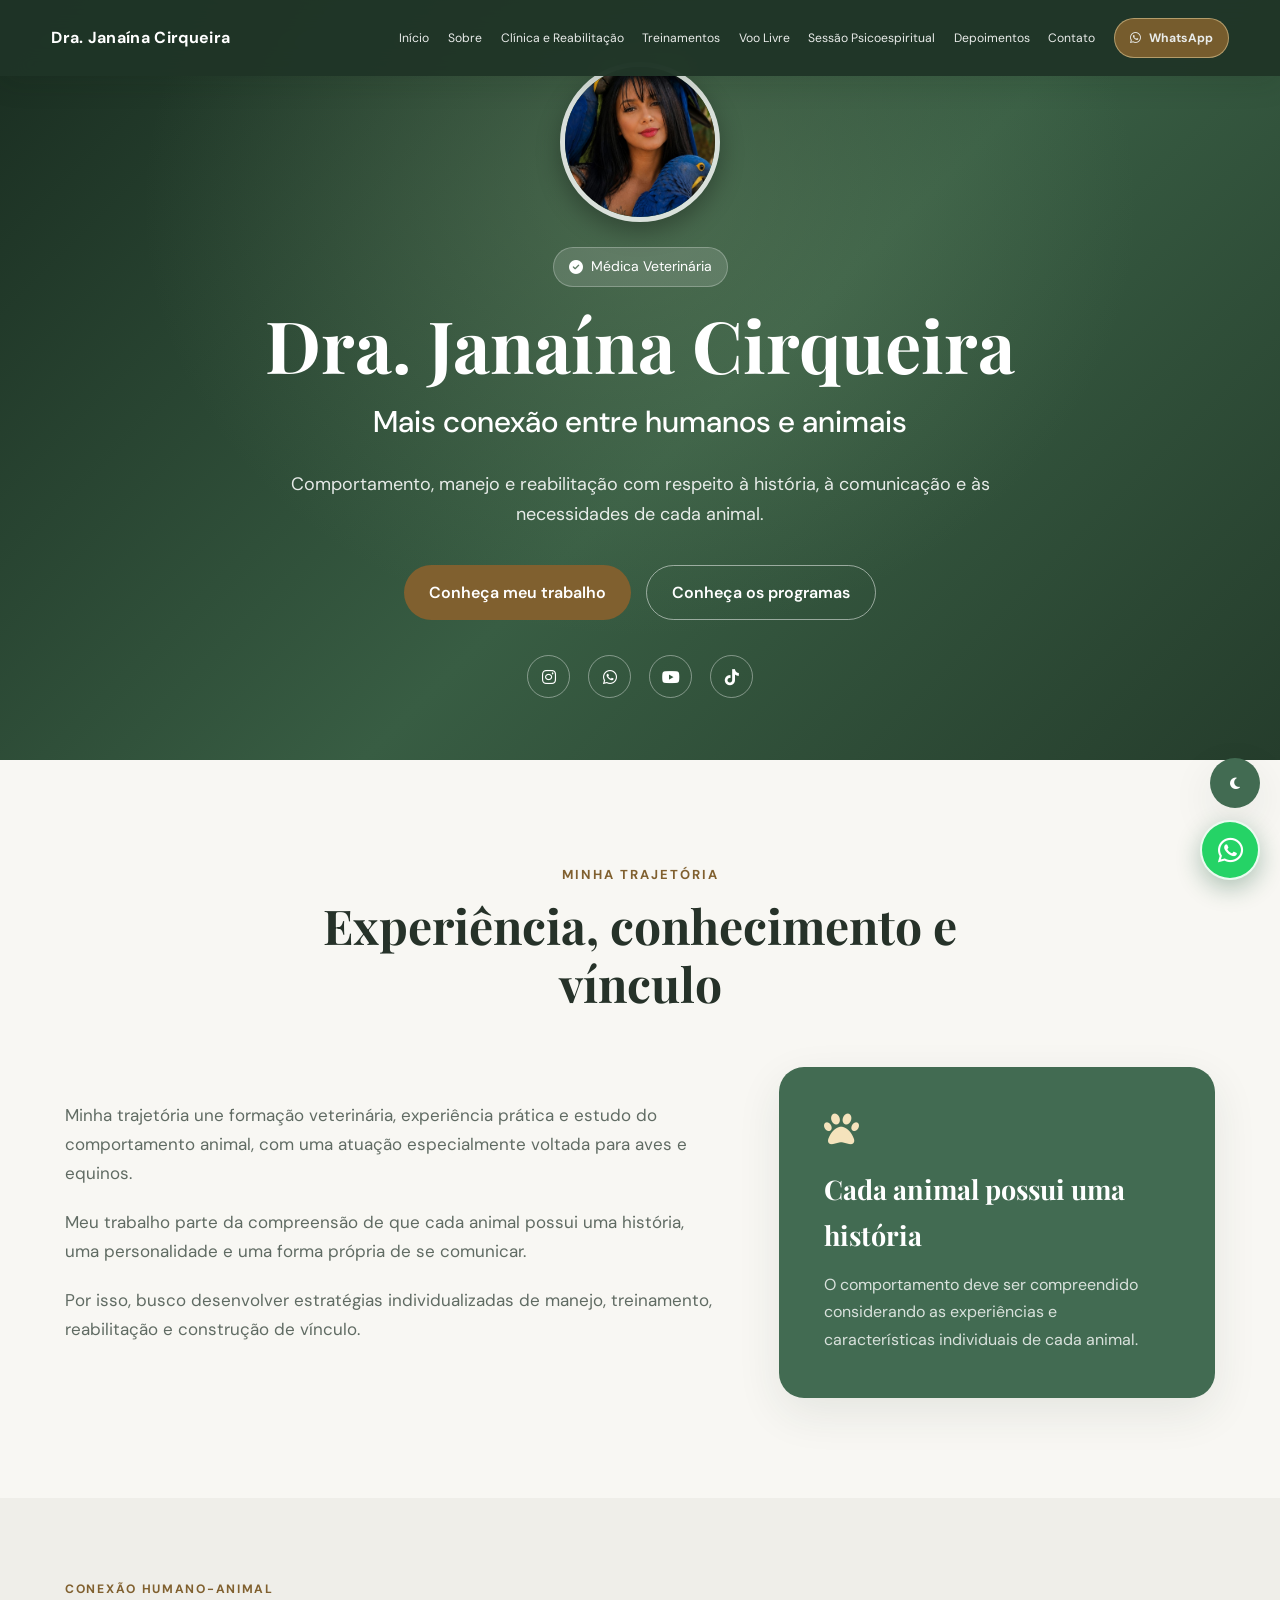
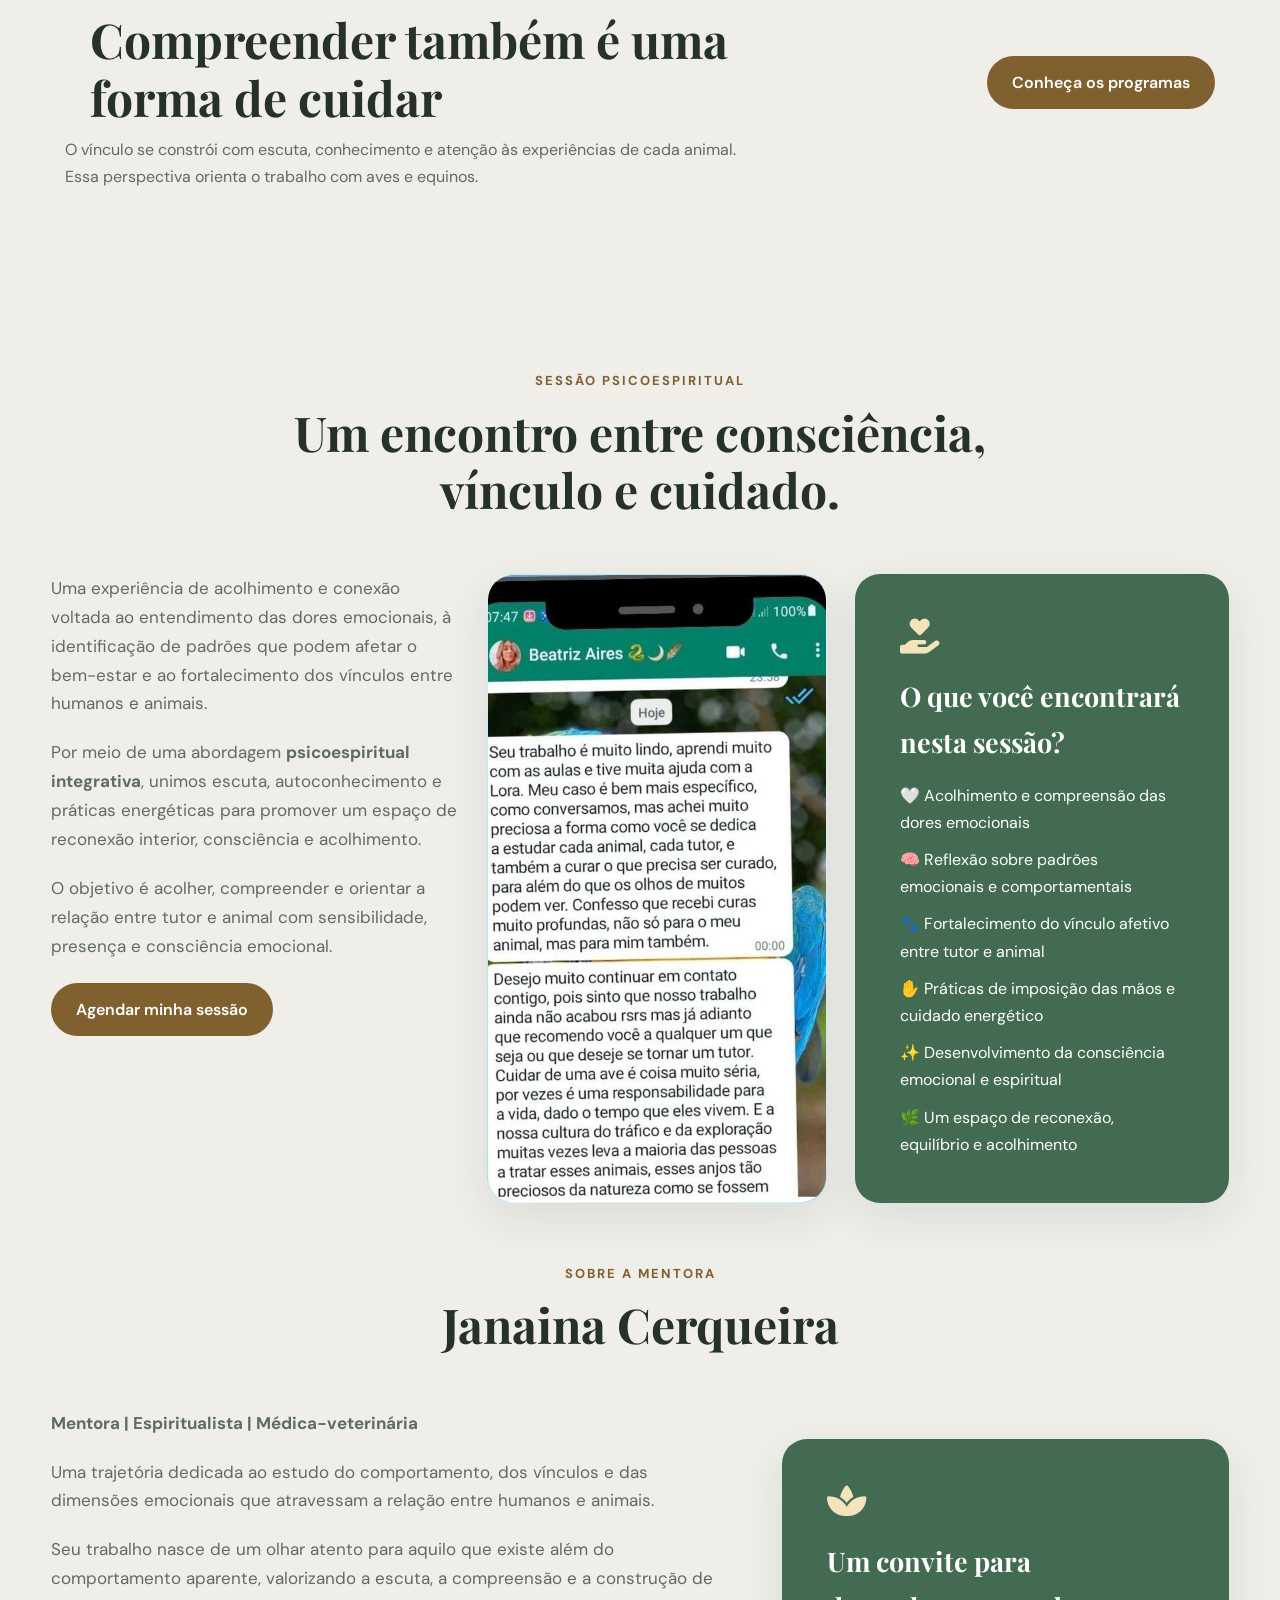
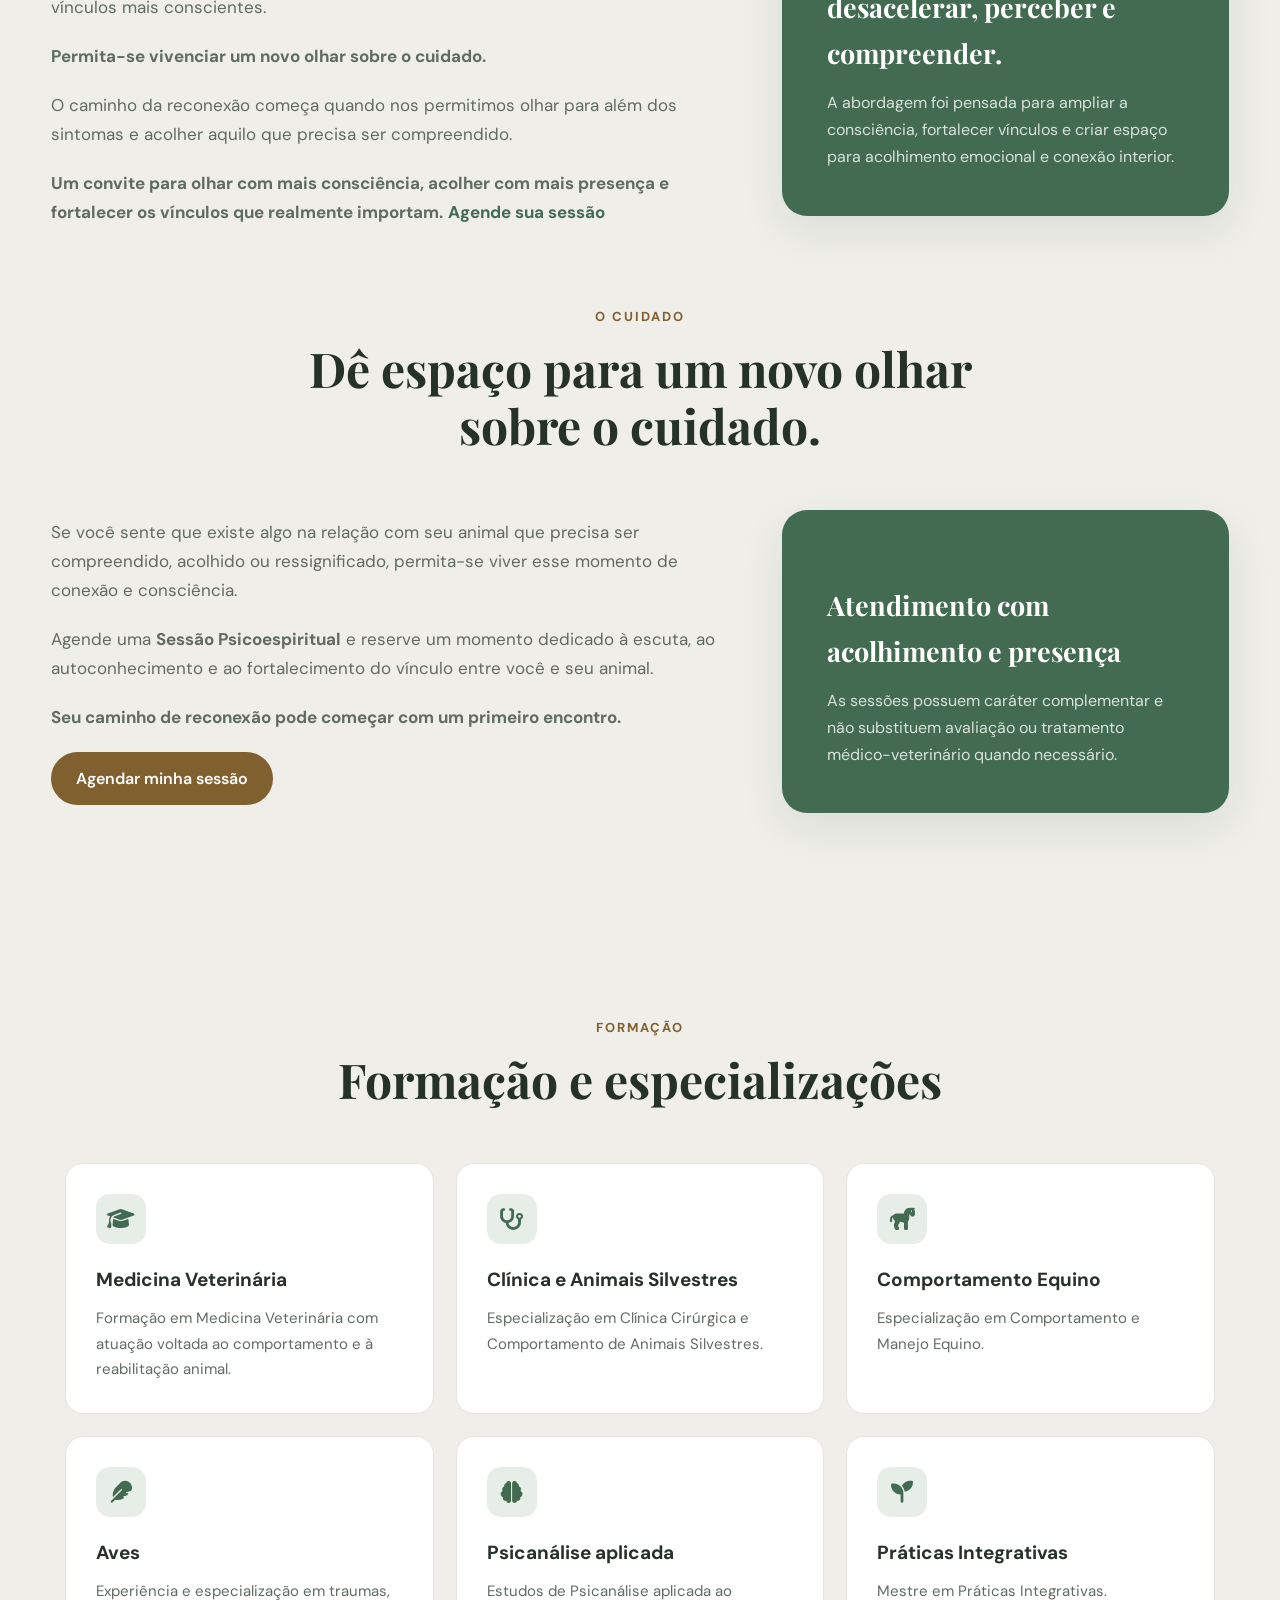
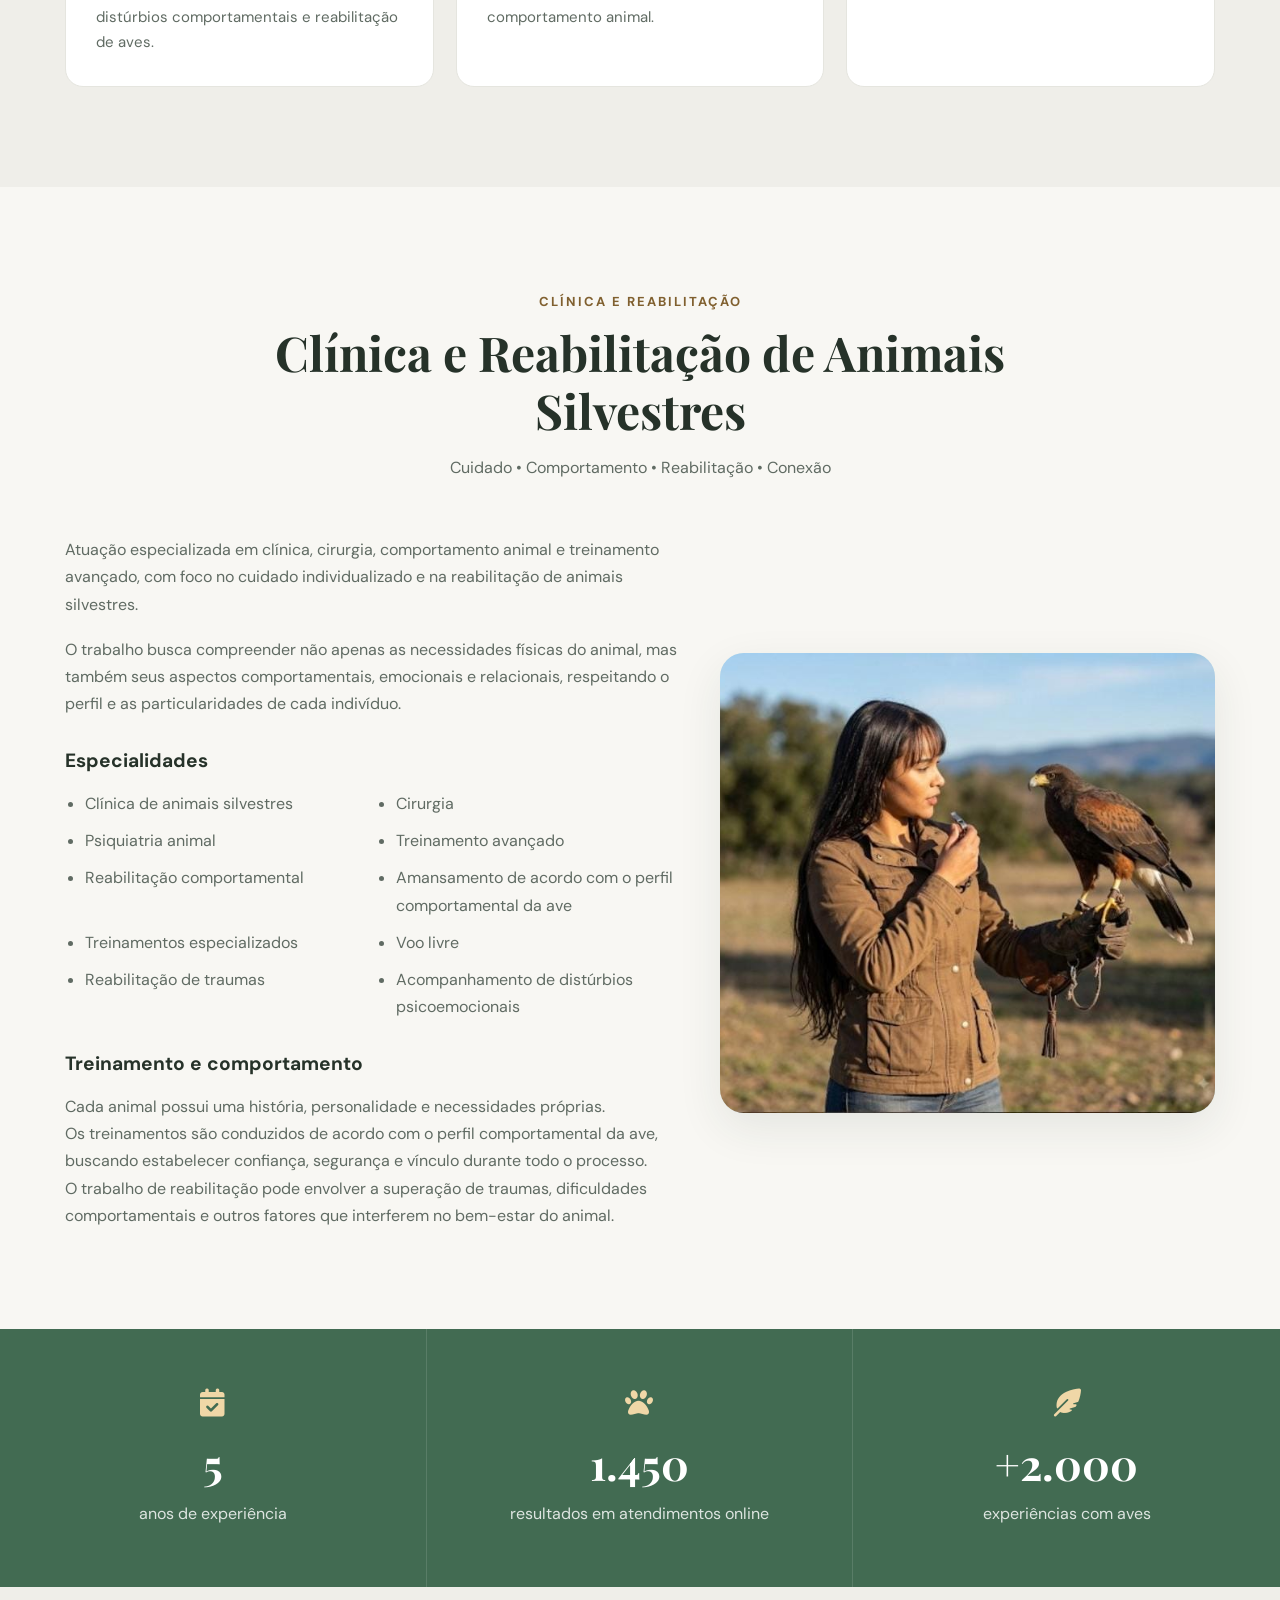
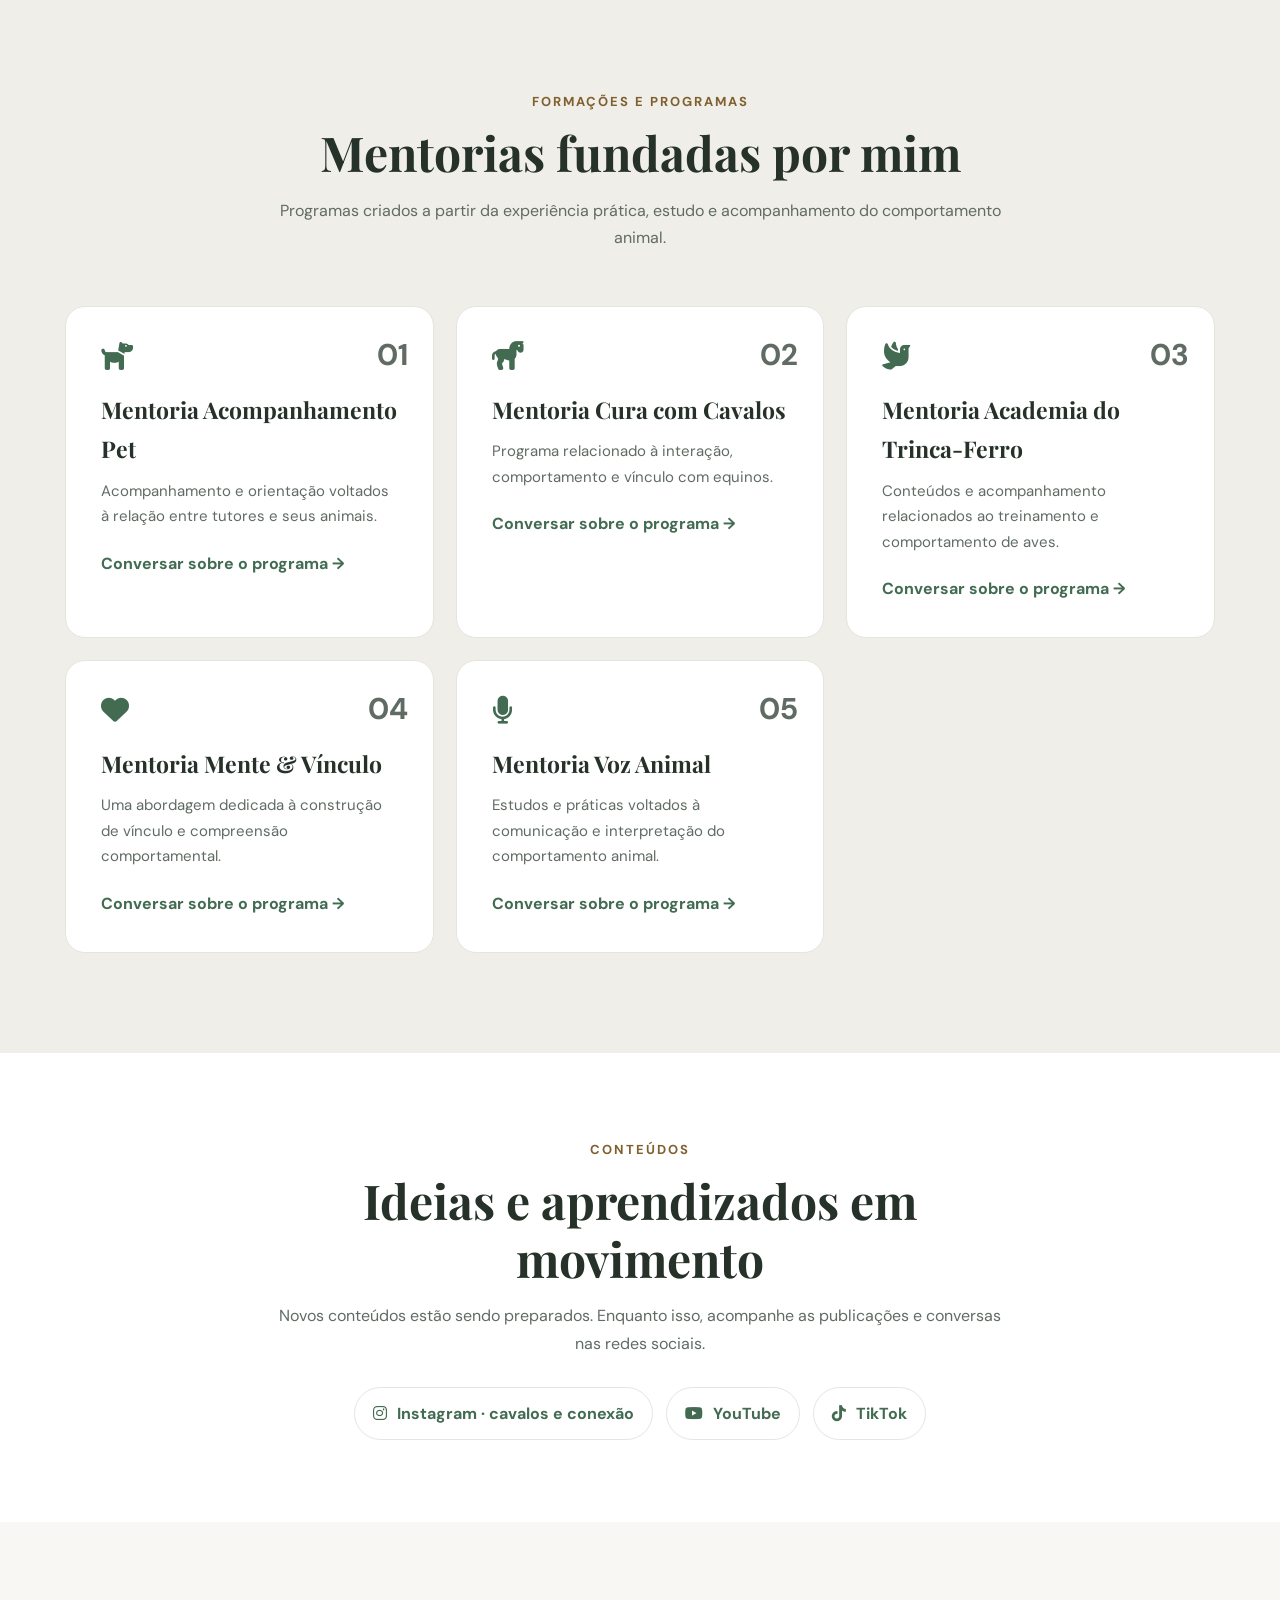
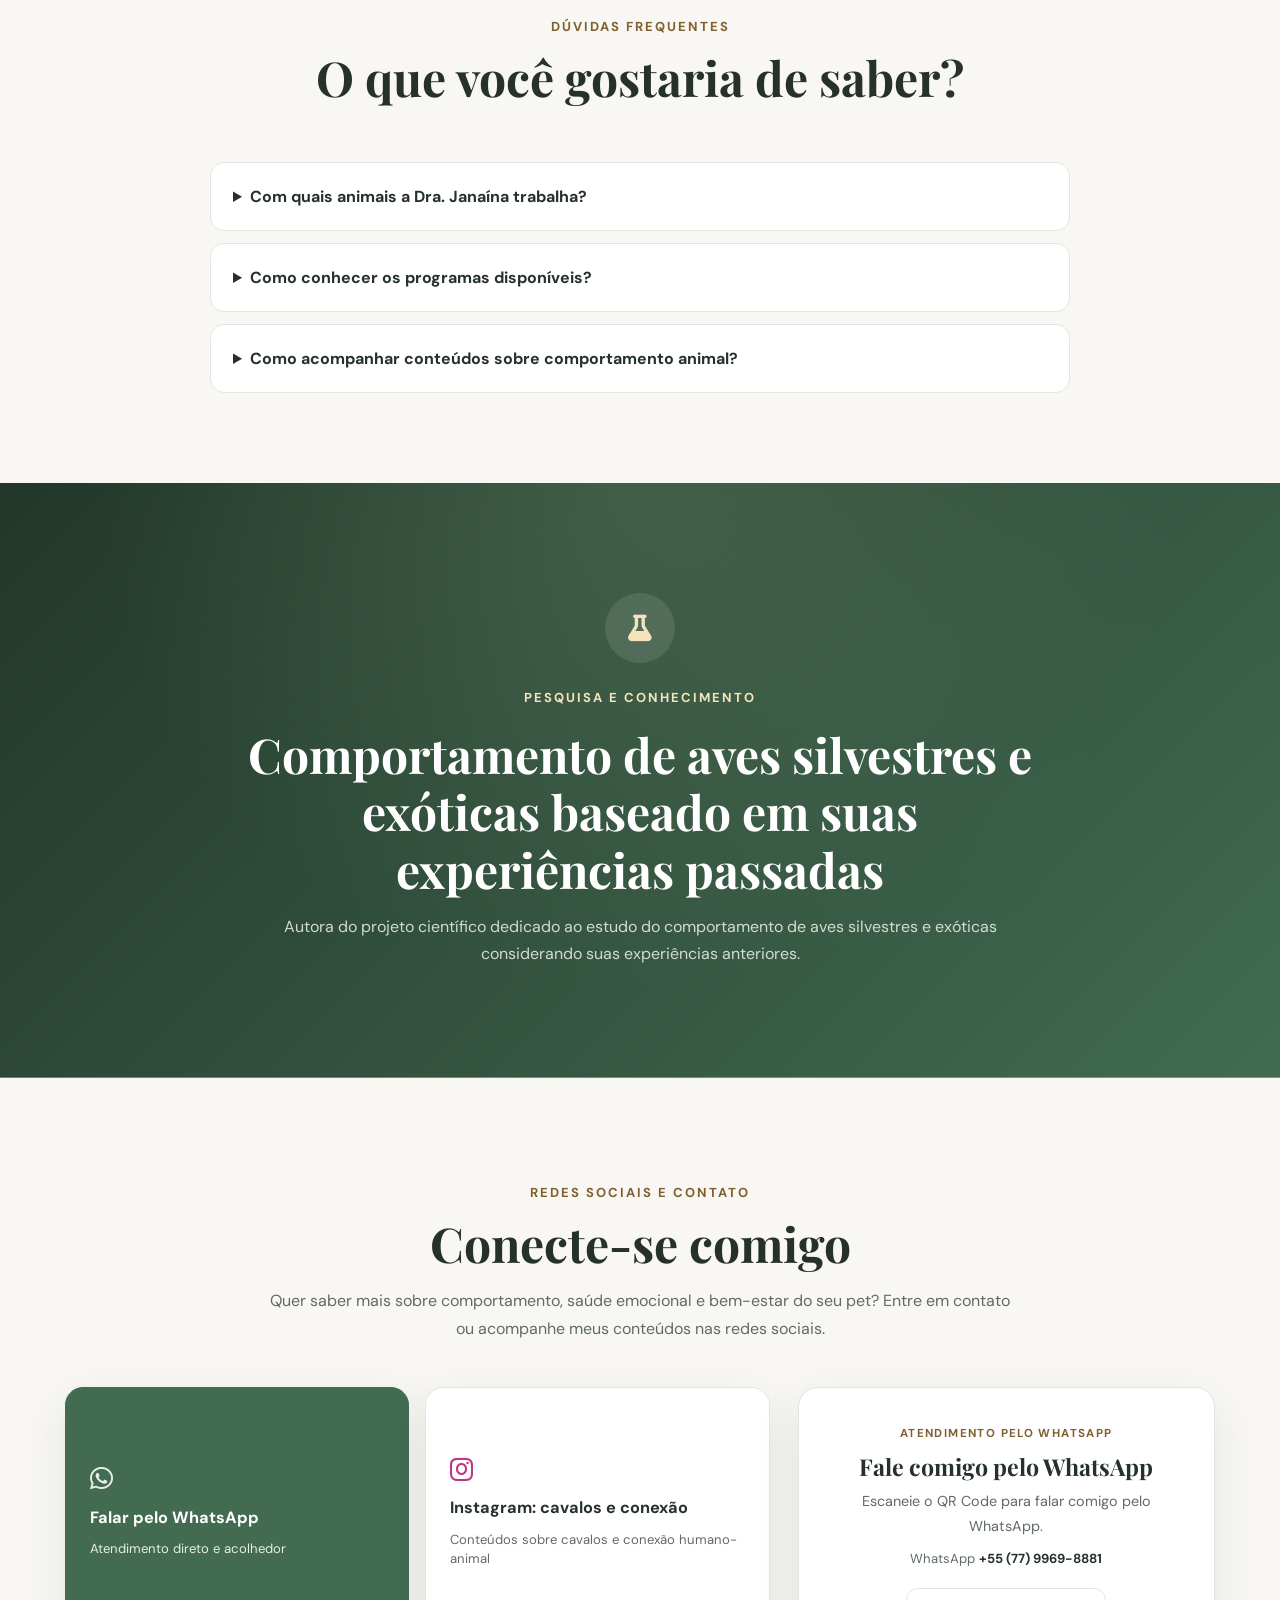
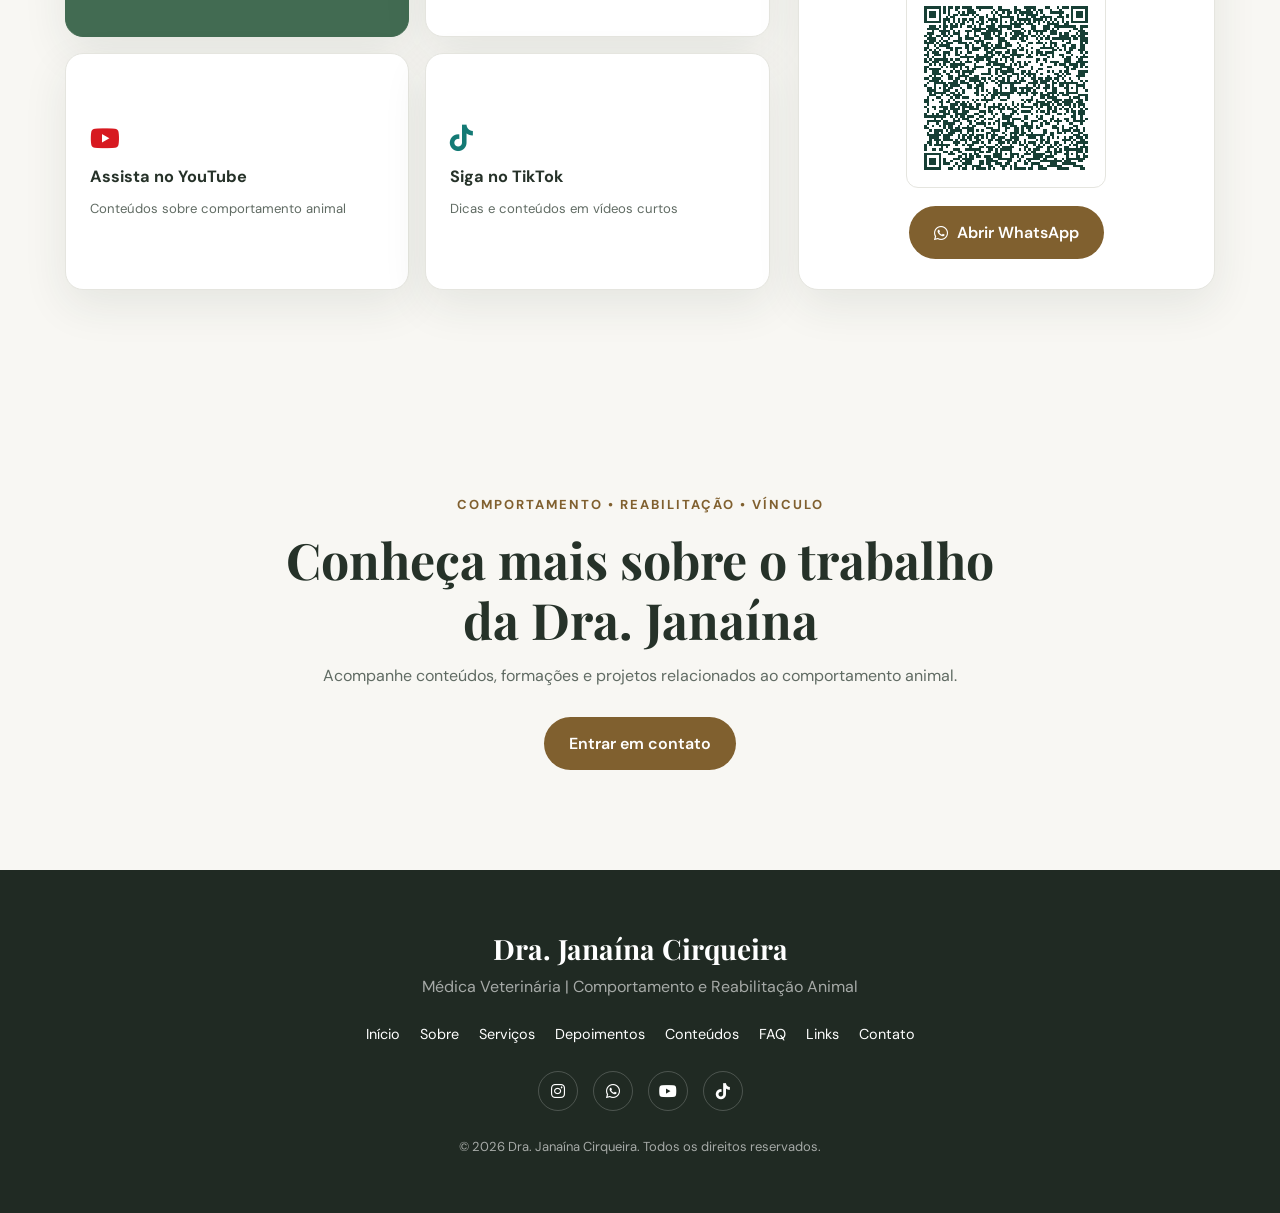
==== commit aa5d1691: "Atualiza sessão psicoespiritual Co-authored-by: Copilot App <223556219+Copilot@users.noreply.github." ====
--- a/index.html
+++ b/index.html
@@ -1 +1 @@
-<!DOCTYPE html><html lang="pt-BR"><head>    <meta charset="UTF-8">    <meta name="viewport" content="width=device-width, initial-scale=1.0">    <title>Dra. Janaína Cirqueira | Mente Humano Animal</title>    <meta name="description" content="Conheça o trabalho da Dra. Janaína Cirqueira com comportamento, manejo e reabilitação animal, com atuação especial em aves e equinos.">    <link rel="canonical" href="https://danielvl33.github.io/perfil-janaina-site/">    <meta property="og:type" content="website">    <meta property="og:title" content="Dra. Janaína Cirqueira | Mente Humano Animal">    <meta property="og:description" content="Comportamento, manejo e reabilitação animal com respeito à história e à comunicação de cada animal.">    <meta property="og:url" content="https://danielvl33.github.io/perfil-janaina-site/">    <meta property="og:image" content="https://danielvl33.github.io/perfil-janaina-site/img/janaina.jpg">    <meta name="twitter:card" content="summary_large_image">    <meta name="twitter:title" content="Dra. Janaína Cirqueira | Mente Humano Animal">    <meta name="twitter:description" content="Comportamento, manejo e reabilitação animal com respeito à história e à comunicação de cada animal.">    <meta name="twitter:image" content="https://danielvl33.github.io/perfil-janaina-site/img/janaina.jpg">    <meta name="theme-color" content="#2f513c">    <link rel="icon" href="favicon.svg" type="image/svg+xml">    <link rel="stylesheet" href="style.css">    <link rel="stylesheet" href="https://cdnjs.cloudflare.com/ajax/libs/font-awesome/6.5.2/css/all.min.css">    <script type="application/ld+json">    {      "@context": "https://schema.org",      "@type": "Person",      "name": "Dra. Janaína Cirqueira",      "jobTitle": "Médica Veterinária",      "description": "Atuação em comportamento, manejo e reabilitação animal, com especial atenção a aves e equinos.",      "image": "https://danielvl33.github.io/perfil-janaina-site/img/janaina.jpg",      "sameAs": [        "https://www.instagram.com/mentehumanoanimal?stkn=aWZvczNvdmJ4eDc5",        "https://youtube.com/@mestredaconcienciaanimal?si=yA33mfYnlB5Yrd-f",        "https://www.tiktok.com/@dracomportamental?_r=1&_t=ZS-9AFgJZx7Hey"      ]    }    </script></head><body>    <!-- BOTÃO TEMA -->    <button class="theme-toggle" id="themeToggle" type="button" aria-label="Alternar tema">        <i class="fa-solid fa-moon" aria-hidden="true"></i>    </button>    <!-- HERO -->    <header class="hero" id="inicio">        <div class="hero-overlay"></div>        <nav class="site-nav" aria-label="Navegação principal">            <a class="site-nav-brand" href="index.html#inicio">Dra. Janaína Cirqueira</a>            <button class="nav-toggle" type="button" aria-expanded="false" aria-controls="primary-navigation" aria-label="Abrir menu">                <span></span><span></span><span></span>            </button>            <div class="site-nav-links" id="primary-navigation">                <a href="index.html#inicio">Início</a>                <a href="index.html#sobre">Sobre</a>                <a href="index.html#aves">Clínica e Reabilitação</a>                <a href="index.html#treinamentos">Treinamentos</a>                <a href="index.html#voo-livre">Voo Livre</a>                <a href="index.html#psicoespiritual">Sessão Psicoespiritual</a>                <a href="depoimentos.html">Depoimentos</a>                <a href="index.html#contato">Contato</a>                <a class="site-nav-featured nav-whatsapp" href="https://wa.me/557799698881?text=Ol%C3%A1%21+Preciso+de+ajuda+com+meu+pet+e+vi+que+voc%C3%AA+trabalha+com+comportamento+e+sa%C3%BAde+emocional.+Pode+me+orientar%3F" target="_blank" rel="noopener noreferrer"><i class="fa-brands fa-whatsapp" aria-hidden="true"></i> WhatsApp</a>            </div>        </nav>        <div class="hero-content">            <div class="profile-photo">                <img src="img/janaina.jpg" alt="Dra. Janaína Cirqueira" class="profile-photo-img">            </div>            <span class="badge">                <i class="fa-solid fa-circle-check" aria-hidden="true"></i>                Médica Veterinária            </span>            <h1>Dra. Janaína Cirqueira</h1>            <h2>Mais conexão entre humanos e animais</h2>            <p>Comportamento, manejo e reabilitação com respeito à história, à comunicação e às necessidades de cada animal.</p>            <div class="hero-buttons">                <a href="#sobre" class="btn primary">Conheça meu trabalho</a>                <a href="#mentorias" class="btn secondary">Conheça os programas</a>            </div>            <div class="social-links">                <a href="https://www.instagram.com/mentehumanoanimal?stkn=aWZvczNvdmJ4eDc5" target="_blank" rel="noopener noreferrer" aria-label="Instagram"><i class="fa-brands fa-instagram" aria-hidden="true"></i></a>                <a href="https://wa.me/557799698881?text=Ol%C3%A1%21+Preciso+de+ajuda+com+meu+pet+e+vi+que+voc%C3%AA+trabalha+com+comportamento+e+sa%C3%BAde+emocional.+Pode+me+orientar%3F" target="_blank" rel="noopener noreferrer" aria-label="WhatsApp"><i class="fa-brands fa-whatsapp" aria-hidden="true"></i></a>                <a href="https://youtube.com/@mestredaconcienciaanimal?si=yA33mfYnlB5Yrd-f" target="_blank" rel="noopener noreferrer" aria-label="YouTube"><i class="fa-brands fa-youtube" aria-hidden="true"></i></a>                <a href="https://www.tiktok.com/@dracomportamental?_r=1&amp;_t=ZS-9AFgJZx7Hey" target="_blank" rel="noopener noreferrer" aria-label="TikTok"><i class="fa-brands fa-tiktok" aria-hidden="true"></i></a>            </div>        </div>    </header>    <main>        <!-- SOBRE -->        <section class="section" id="sobre">            <div class="section-title">                <span>Minha trajetória</span>                <h2>Experiência, conhecimento e vínculo</h2>            </div>            <div class="about-grid">                <div class="about-text">                    <p>Minha trajetória une formação veterinária, experiência prática e estudo do comportamento animal, com uma atuação especialmente voltada para aves e equinos.</p>                    <p>Meu trabalho parte da compreensão de que cada animal possui uma história, uma personalidade e uma forma própria de se comunicar.</p>                    <p>Por isso, busco desenvolver estratégias individualizadas de manejo, treinamento, reabilitação e construção de vínculo.</p>                </div>                <div class="highlight-card">                    <i class="fa-solid fa-paw" aria-hidden="true"></i>                    <h3>Cada animal possui uma história</h3>                    <p>O comportamento deve ser compreendido considerando as experiências e características individuais de cada animal.</p>                </div>            </div>        </section>        <section class="connection-band" aria-labelledby="connection-title">            <div>                <span>Conexão humano-animal</span>                <h2 id="connection-title">Compreender também é uma forma de cuidar</h2>                <p>O vínculo se constrói com escuta, conhecimento e atenção às experiências de cada animal. Essa perspectiva orienta o trabalho com aves e equinos.</p>            </div>            <a class="btn primary" href="#mentorias">Conheça os programas</a>        </section>        <section class="section gray-section" id="psicoespiritual">            <div class="section-title">                <span>Sessão Psicoespiritual</span>                <h2>Um encontro entre consciência, vínculo e cuidado.</h2>            </div>            <div class="about-grid psicoespiritual-grid">                <div class="about-text">                    <p>Uma experiência de acolhimento e conexão voltada ao entendimento das dores emocionais, à identificação de padrões que afetam o bem-estar e ao fortalecimento dos vínculos entre humanos e animais.</p>                    <p>Por meio de uma abordagem <strong>psicoespiritual integrativa</strong>, a proposta une escuta, autoconhecimento e práticas energéticas para promover um espaço de reconexão interior.</p>                    <p>O objetivo é acolher, compreender e orientar a relação entre tutor e animal com sensibilidade, presença e consciência emocional.</p>                </div>                <figure class="psicoespiritual-visual">                    <img src="img/psicoespiritual-session.jpg" alt="Captura de conversa sobre acolhimento, conexão e cuidado entre humano e animal." loading="lazy">                </figure>                <div class="highlight-card">                    <i class="fa-solid fa-hand-holding-heart" aria-hidden="true"></i>                    <h3>O que você encontrará nesta sessão?</h3>                    <ul style="list-style: none; padding-left: 0; margin-top: 16px; display: grid; gap: 10px;">                        <li><strong>🤍</strong> Acolhimento e compreensão das dores emocionais</li>                        <li><strong>🧠</strong> Reflexão sobre padrões emocionais e comportamentais</li>                        <li><strong>🐾</strong> Fortalecimento do vínculo afetivo entre tutor e animal</li>                        <li><strong>✋</strong> Práticas de imposição das mãos e cuidado energético</li>                        <li><strong>✨</strong> Desenvolvimento da consciência emocional e espiritual</li>                        <li><strong>🌿</strong> Um espaço de reconexão, equilíbrio e acolhimento</li>                    </ul>                </div>            </div>            <div class="section-title" style="margin-top: 56px;">                <span>Sobre a mentora</span>                <h2>Janaina Cerqueira</h2>            </div>            <div class="about-grid">                <div class="about-text">                    <p><strong>Mentora | Espiritualista | Médica-veterinária</strong></p>                    <p>Uma trajetória dedicada ao estudo do comportamento, dos vínculos e das dimensões emocionais que atravessam a relação entre humanos e animais.</p>                    <p>Seu trabalho busca proporcionar um novo olhar sobre o cuidado, valorizando a escuta, a compreensão e a construção de vínculos mais conscientes.</p>                    <p><strong>Permita-se vivenciar um novo olhar sobre o cuidado.</strong></p>                    <p>O caminho da reconexão começa quando nos permitimos olhar para além dos sintomas e acolher aquilo que precisa ser compreendido.</p>                </div>                <div class="highlight-card">                    <i class="fa-solid fa-spa" aria-hidden="true"></i>                    <h3>Um convite para desacelerar, perceber e compreender.</h3>                    <p>A abordagem foi pensada para ampliar a consciência, fortalecer vínculos e criar espaço para acolhimento emocional e conexão interior.</p>                </div>            </div>            <div class="section-title limits-title" style="margin-top: 56px;">                <span>Limites da abordagem</span>                <h2>Limites da abordagem psicoespiritual</h2>            </div>            <div class="limits-grid">                <div class="limit-card">                    <p>A abordagem psicoespiritual é complementar e não substitui avaliação veterinária, diagnóstico, tratamento médico-veterinário ou atendimento profissional especializado.</p>                </div>                <div class="limit-card">                    <p>Práticas energéticas não devem ser apresentadas como cura, e o tutor deve buscar profissionais habilitados quando necessário.</p>                </div>                <div class="limit-card">                    <p>Segurança, bem-estar e acompanhamento responsável do animal são prioridades em qualquer processo de cuidado.</p>                </div>            </div>        </section>        <!-- FORMAÇÃO -->        <section class="section gray-section">            <div class="section-title">                <span>Formação</span>                <h2>Formação e especializações</h2>            </div>            <div class="cards-grid">                <article class="info-card">                    <div class="card-icon"><i class="fa-solid fa-graduation-cap" aria-hidden="true"></i></div>                    <h3>Medicina Veterinária</h3>                    <p>Formação em Medicina Veterinária com atuação voltada ao comportamento e à reabilitação animal.</p>                </article>                <article class="info-card">                    <div class="card-icon"><i class="fa-solid fa-stethoscope" aria-hidden="true"></i></div>                    <h3>Clínica e Animais Silvestres</h3>                    <p>Especialização em Clínica Cirúrgica e Comportamento de Animais Silvestres.</p>                </article>                <article class="info-card">                    <div class="card-icon"><i class="fa-solid fa-horse" aria-hidden="true"></i></div>                    <h3>Comportamento Equino</h3>                    <p>Especialização em Comportamento e Manejo Equino.</p>                </article>                <article class="info-card">                    <div class="card-icon"><i class="fa-solid fa-feather" aria-hidden="true"></i></div>                    <h3>Aves</h3>                    <p>Experiência e especialização em traumas, distúrbios comportamentais e reabilitação de aves.</p>                </article>                <article class="info-card">                    <div class="card-icon"><i class="fa-solid fa-brain" aria-hidden="true"></i></div>                    <h3>Psicanálise aplicada</h3>                    <p>Estudos de Psicanálise aplicada ao comportamento animal.</p>                </article>                <article class="info-card">                    <div class="card-icon"><i class="fa-solid fa-seedling" aria-hidden="true"></i></div>                    <h3>Práticas Integrativas</h3>                    <p>Mestre em Práticas Integrativas.</p>                </article>            </div>        </section>        <!-- AVES -->        <section class="section" id="aves">            <div class="section-title">                <span>Clínica e reabilitação</span>                <h2>Clínica e Reabilitação de Animais Silvestres</h2>                <p>Cuidado • Comportamento • Reabilitação • Conexão</p>            </div>            <div class="silvestres-layout">                <div class="silvestres-copy">                    <p>Atuação especializada em clínica, cirurgia, comportamento animal e treinamento avançado, com foco no cuidado individualizado e na reabilitação de animais silvestres.</p>                    <p>O trabalho busca compreender não apenas as necessidades físicas do animal, mas também seus aspectos comportamentais, emocionais e relacionais, respeitando o perfil e as particularidades de cada indivíduo.</p>                    <div class="specialty-list">                        <h3>Especialidades</h3>                        <ul>                            <li>Clínica de animais silvestres</li>                            <li>Cirurgia</li>                            <li>Psiquiatria animal</li>                            <li>Treinamento avançado</li>                            <li>Reabilitação comportamental</li>                            <li>Amansamento de acordo com o perfil comportamental da ave</li>                            <li>Treinamentos especializados</li>                            <li>Voo livre</li>                            <li>Reabilitação de traumas</li>                            <li>Acompanhamento de distúrbios psicoemocionais</li>                        </ul>                    </div>                    <div class="behavior-block">                        <h3>Treinamento e comportamento</h3>                        <p>Cada animal possui uma história, personalidade e necessidades próprias.</p>                        <p>Os treinamentos são conduzidos de acordo com o perfil comportamental da ave, buscando estabelecer confiança, segurança e vínculo durante todo o processo.</p>                        <p>O trabalho de reabilitação pode envolver a superação de traumas, dificuldades comportamentais e outros fatores que interferem no bem-estar do animal.</p>                    </div>                </div>                <figure class="silvestres-visual">                    <img src="img/aves.jpeg" alt="Janaina Cerqueira trabalhando com uma ave silvestre durante atendimento e cuidado comportamental." loading="lazy">                </figure>            </div>        </section>        <!-- NÚMEROS -->        <section class="stats">            <div class="stat">                <i class="fa-solid fa-calendar-check" aria-hidden="true"></i>                <strong data-number="8">0</strong>                <span>anos de experiência</span>            </div>            <div class="stat">                <i class="fa-solid fa-paw" aria-hidden="true"></i>                <strong data-number="2000">0</strong>                <span>resultados em atendimentos online</span>            </div>            <div class="stat">                <i class="fa-solid fa-feather-pointed" aria-hidden="true"></i>                <strong>+2.000</strong>                <span>experiências com aves</span>            </div>        </section>        <!-- MENTORIAS -->        <section class="section gray-section" id="treinamentos">            <div class="section-title">                <span>Formações e programas</span>                <h2>Mentorias fundadas por mim</h2>                <p>Programas criados a partir da experiência prática, estudo e acompanhamento do comportamento animal.</p>            </div>            <div class="mentorias-grid">                <article class="mentoria">                    <span class="number">01</span>                    <i class="fa-solid fa-dog" aria-hidden="true"></i>                    <h3>Mentoria Acompanhamento Pet</h3>                    <p>Acompanhamento e orientação voltados à relação entre tutores e seus animais.</p>                    <a href="https://wa.me/557799698881?text=Ol%C3%A1%21+Preciso+de+ajuda+com+meu+pet+e+vi+que+voc%C3%AA+trabalha+com+comportamento+e+sa%C3%BAde+emocional.+Pode+me+orientar%3F" class="learn-more" target="_blank" rel="noopener noreferrer">Conversar sobre o programa <span aria-hidden="true">→</span></a>                </article>                <article class="mentoria">                    <span class="number">02</span>                    <i class="fa-solid fa-horse" aria-hidden="true"></i>                    <h3>Mentoria Cura com Cavalos</h3>                    <p>Programa relacionado à interação, comportamento e vínculo com equinos.</p>                    <a href="https://wa.me/557799698881?text=Ol%C3%A1%21+Preciso+de+ajuda+com+meu+pet+e+vi+que+voc%C3%AA+trabalha+com+comportamento+e+sa%C3%BAde+emocional.+Pode+me+orientar%3F" class="learn-more" target="_blank" rel="noopener noreferrer">Conversar sobre o programa <span aria-hidden="true">→</span></a>                </article>                <article class="mentoria">                    <span class="number">03</span>                    <i class="fa-solid fa-dove" aria-hidden="true"></i>                    <h3>Mentoria Academia do Trinca-Ferro</h3>                    <p>Conteúdos e acompanhamento relacionados ao treinamento e comportamento de aves.</p>                    <a href="https://wa.me/557799698881?text=Ol%C3%A1%21+Preciso+de+ajuda+com+meu+pet+e+vi+que+voc%C3%AA+trabalha+com+comportamento+e+sa%C3%BAde+emocional.+Pode+me+orientar%3F" class="learn-more" target="_blank" rel="noopener noreferrer">Conversar sobre o programa <span aria-hidden="true">→</span></a>                </article>                <article class="mentoria">                    <span class="number">04</span>                    <i class="fa-solid fa-heart" aria-hidden="true"></i>                    <h3>Mentoria Mente &amp; Vínculo</h3>                    <p>Uma abordagem dedicada à construção de vínculo e compreensão comportamental.</p>                    <a href="https://wa.me/557799698881?text=Ol%C3%A1%21+Preciso+de+ajuda+com+meu+pet+e+vi+que+voc%C3%AA+trabalha+com+comportamento+e+sa%C3%BAde+emocional.+Pode+me+orientar%3F" class="learn-more" target="_blank" rel="noopener noreferrer">Conversar sobre o programa <span aria-hidden="true">→</span></a>                </article>                <article class="mentoria">                    <span class="number">05</span>                    <i class="fa-solid fa-microphone" aria-hidden="true"></i>                    <h3>Mentoria Voz Animal</h3>                    <p>Estudos e práticas voltados à comunicação e interpretação do comportamento animal.</p>                    <a href="https://wa.me/557799698881?text=Ol%C3%A1%21+Preciso+de+ajuda+com+meu+pet+e+vi+que+voc%C3%AA+trabalha+com+comportamento+e+sa%C3%BAde+emocional.+Pode+me+orientar%3F" class="learn-more" target="_blank" rel="noopener noreferrer">Conversar sobre o programa <span aria-hidden="true">→</span></a>                </article>            </div>        </section>        <section class="content-placeholder" id="conteudos">            <div class="section-title">                <span>Conteúdos</span>                <h2>Ideias e aprendizados em movimento</h2>                <p>Novos conteúdos estão sendo preparados. Enquanto isso, acompanhe as publicações e conversas nas redes sociais.</p>            </div>            <div class="content-social-links">                <a href="https://www.instagram.com/mentehumanoanimal?stkn=aWZvczNvdmJ4eDc5" target="_blank" rel="noopener noreferrer"><i class="fa-brands fa-instagram" aria-hidden="true"></i> Instagram · cavalos e conexão</a>                <a href="https://youtube.com/@mestredaconcienciaanimal?si=yA33mfYnlB5Yrd-f" target="_blank" rel="noopener noreferrer"><i class="fa-brands fa-youtube" aria-hidden="true"></i> YouTube</a>                <a href="https://www.tiktok.com/@dracomportamental?_r=1&amp;_t=ZS-9AFgJZx7Hey" target="_blank" rel="noopener noreferrer"><i class="fa-brands fa-tiktok" aria-hidden="true"></i> TikTok</a>            </div>        </section>        <section class="faq-section" id="faq">            <div class="section-title">                <span>Dúvidas frequentes</span>                <h2>O que você gostaria de saber?</h2>            </div>            <div class="faq-list">                <details>                    <summary>Com quais animais a Dra. Janaína trabalha?</summary>                    <p>A atuação tem atenção especial a aves e equinos, além dos programas de acompanhamento relacionados a pets.</p>                </details>                <details>                    <summary>Como conhecer os programas disponíveis?</summary>                    <p>Entre em contato pelo WhatsApp para conversar sobre os programas e saber mais sobre a proposta que melhor atende à sua necessidade.</p>                </details>                <details>                    <summary>Como acompanhar conteúdos sobre comportamento animal?</summary>                    <p>Acompanhe as redes sociais da Dra. Janaína pelos links nesta página. A seção de conteúdos será atualizada quando novas publicações estiverem disponíveis.</p>                </details>            </div>        </section>        <!-- PESQUISA -->        <section class="research" id="voo-livre">            <div class="research-content">                <div class="research-icon"><i class="fa-solid fa-flask" aria-hidden="true"></i></div>                <span>Pesquisa e conhecimento</span>                <h2>Comportamento de aves silvestres e exóticas baseado em suas experiências passadas</h2>                <p>Autora do projeto científico dedicado ao estudo do comportamento de aves silvestres e exóticas considerando suas experiências anteriores.</p>            </div>        </section>        <section class="contact-section" id="contato" aria-labelledby="contact-title">            <div class="contact-container">                <div class="section-title">                    <span>Redes sociais e contato</span>                    <h2 id="contact-title">Conecte-se comigo</h2>                    <p>Quer saber mais sobre comportamento, saúde emocional e bem-estar do seu pet? Entre em contato ou acompanhe meus conteúdos nas redes sociais.</p>                </div>                <div class="contact-layout">                    <nav class="social-cards" aria-label="Redes sociais da Dra. Janaína">                        <a class="social-card social-card-whatsapp" href="https://wa.me/557799698881?text=Ol%C3%A1%21+Preciso+de+ajuda+com+meu+pet+e+vi+que+voc%C3%AA+trabalha+com+comportamento+e+sa%C3%BAde+emocional.+Pode+me+orientar%3F" target="_blank" rel="noopener noreferrer" aria-label="Falar pelo WhatsApp" title="Falar pelo WhatsApp">                            <i class="fa-brands fa-whatsapp" aria-hidden="true"></i>                            <span>Falar pelo WhatsApp</span>                            <small>Atendimento direto e acolhedor</small>                        </a>                        <a class="social-card social-card-instagram" href="https://www.instagram.com/mentehumanoanimal?stkn=aWZvczNvdmJ4eDc5" target="_blank" rel="noopener noreferrer" aria-label="Visitar Instagram">                            <i class="fa-brands fa-instagram" aria-hidden="true"></i>                            <span>Instagram: cavalos e conexão</span>                            <small>Conteúdos sobre cavalos e conexão humano-animal</small>                        </a>                        <a class="social-card social-card-youtube" href="https://youtube.com/@mestredaconcienciaanimal?si=yA33mfYnlB5Yrd-f" target="_blank" rel="noopener noreferrer" aria-label="Assista no YouTube" title="Assista no YouTube">                            <i class="fa-brands fa-youtube" aria-hidden="true"></i>                            <span>Assista no YouTube</span>                            <small>Conteúdos sobre comportamento animal</small>                        </a>                        <a class="social-card social-card-tiktok" href="https://www.tiktok.com/@dracomportamental?_r=1&amp;_t=ZS-9AFgJZx7Hey" target="_blank" rel="noopener noreferrer" aria-label="Siga no TikTok" title="Siga no TikTok">                            <i class="fa-brands fa-tiktok" aria-hidden="true"></i>                            <span>Siga no TikTok</span>                            <small>Dicas e conteúdos em vídeos curtos</small>                        </a>                    </nav>                    <aside class="contact-qr" aria-labelledby="contact-qr-title">                        <div class="contact-qr-copy">                            <span class="contact-eyebrow">Atendimento pelo WhatsApp</span>                            <h3 id="contact-qr-title">Fale comigo pelo WhatsApp</h3>                            <p>Escaneie o QR Code para falar comigo pelo WhatsApp.</p>                            <p class="contact-phone">WhatsApp <strong>+55 (77) 9969-8881</strong></p>                        </div>                        <img class="contact-qr-image" src="img/whatsapp-qr.svg" width="200" height="200" alt="QR Code para abrir o WhatsApp com a mensagem de contato">                        <a class="btn primary contact-qr-button" href="https://wa.me/557799698881?text=Ol%C3%A1%21+Preciso+de+ajuda+com+meu+pet+e+vi+que+voc%C3%AA+trabalha+com+comportamento+e+sa%C3%BAde+emocional.+Pode+me+orientar%3F" target="_blank" rel="noopener noreferrer" aria-label="Abrir WhatsApp" title="Abrir WhatsApp">                            <i class="fa-brands fa-whatsapp" aria-hidden="true"></i>                            Abrir WhatsApp                        </a>                    </aside>                </div>            </div>        </section>        <!-- CTA -->        <section class="cta">            <div>                <span>Comportamento • Reabilitação • Vínculo</span>                <h2>Conheça mais sobre o trabalho da Dra. Janaína</h2>                <p>Acompanhe conteúdos, formações e projetos relacionados ao comportamento animal.</p>                <a href="https://wa.me/557799698881?text=Ol%C3%A1%21+Preciso+de+ajuda+com+meu+pet+e+vi+que+voc%C3%AA+trabalha+com+comportamento+e+sa%C3%BAde+emocional.+Pode+me+orientar%3F" class="btn primary" target="_blank" rel="noopener noreferrer">Entrar em contato</a>            </div>        </section>    </main>    <!-- FOOTER -->    <footer>        <div class="footer-content">            <h3>Dra. Janaína Cirqueira</h3>            <p>Médica Veterinária | Comportamento e Reabilitação Animal</p>            <nav class="footer-nav" aria-label="Navegação do rodapé">                <a href="index.html#inicio">Início</a><a href="index.html#sobre">Sobre</a><a href="index.html#mentorias">Serviços</a><a href="depoimentos.html">Depoimentos</a><a href="index.html#conteudos">Conteúdos</a><a href="index.html#faq">FAQ</a><a href="links/">Links</a><a href="index.html#contato">Contato</a>            </nav>            <div class="footer-social">                <a href="https://www.instagram.com/mentehumanoanimal?stkn=aWZvczNvdmJ4eDc5" target="_blank" rel="noopener noreferrer" aria-label="Instagram"><i class="fa-brands fa-instagram" aria-hidden="true"></i></a>                <a href="https://wa.me/557799698881?text=Ol%C3%A1%21+Preciso+de+ajuda+com+meu+pet+e+vi+que+voc%C3%AA+trabalha+com+comportamento+e+sa%C3%BAde+emocional.+Pode+me+orientar%3F" target="_blank" rel="noopener noreferrer" aria-label="WhatsApp"><i class="fa-brands fa-whatsapp" aria-hidden="true"></i></a>                <a href="https://youtube.com/@mestredaconcienciaanimal?si=yA33mfYnlB5Yrd-f" target="_blank" rel="noopener noreferrer" aria-label="YouTube"><i class="fa-brands fa-youtube" aria-hidden="true"></i></a>                <a href="https://www.tiktok.com/@dracomportamental?_r=1&amp;_t=ZS-9AFgJZx7Hey" target="_blank" rel="noopener noreferrer" aria-label="TikTok"><i class="fa-brands fa-tiktok" aria-hidden="true"></i></a>            </div>            <p class="copyright">© <span id="year"></span> Dra. Janaína Cirqueira. Todos os direitos reservados.</p>        </div>    </footer>    <a class="whatsapp-float" href="https://wa.me/557799698881?text=Ol%C3%A1%21+Preciso+de+ajuda+com+meu+pet+e+vi+que+voc%C3%AA+trabalha+com+comportamento+e+sa%C3%BAde+emocional.+Pode+me+orientar%3F" target="_blank" rel="noopener noreferrer" aria-label="Abrir WhatsApp" title="Fale comigo pelo WhatsApp">        <i class="fa-brands fa-whatsapp" aria-hidden="true"></i>    </a>    <script src="script.js"></script></body></html>
+<!DOCTYPE html><html lang="pt-BR"><head>    <meta charset="UTF-8">    <meta name="viewport" content="width=device-width, initial-scale=1.0">    <title>Dra. Janaína Cirqueira | Mente Humano Animal</title>    <meta name="description" content="Conheça o trabalho da Dra. Janaína Cirqueira com comportamento, manejo e reabilitação animal, com atuação especial em aves e equinos.">    <link rel="canonical" href="https://danielvl33.github.io/perfil-janaina-site/">    <meta property="og:type" content="website">    <meta property="og:title" content="Dra. Janaína Cirqueira | Mente Humano Animal">    <meta property="og:description" content="Comportamento, manejo e reabilitação animal com respeito à história e à comunicação de cada animal.">    <meta property="og:url" content="https://danielvl33.github.io/perfil-janaina-site/">    <meta property="og:image" content="https://danielvl33.github.io/perfil-janaina-site/img/janaina.jpg">    <meta name="twitter:card" content="summary_large_image">    <meta name="twitter:title" content="Dra. Janaína Cirqueira | Mente Humano Animal">    <meta name="twitter:description" content="Comportamento, manejo e reabilitação animal com respeito à história e à comunicação de cada animal.">    <meta name="twitter:image" content="https://danielvl33.github.io/perfil-janaina-site/img/janaina.jpg">    <meta name="theme-color" content="#2f513c">    <link rel="icon" href="favicon.svg" type="image/svg+xml">    <link rel="stylesheet" href="style.css">    <link rel="stylesheet" href="https://cdnjs.cloudflare.com/ajax/libs/font-awesome/6.5.2/css/all.min.css">    <script type="application/ld+json">    {      "@context": "https://schema.org",      "@type": "Person",      "name": "Dra. Janaína Cirqueira",      "jobTitle": "Médica Veterinária",      "description": "Atuação em comportamento, manejo e reabilitação animal, com especial atenção a aves e equinos.",      "image": "https://danielvl33.github.io/perfil-janaina-site/img/janaina.jpg",      "sameAs": [        "https://www.instagram.com/mentehumanoanimal?stkn=aWZvczNvdmJ4eDc5",        "https://youtube.com/@mestredaconcienciaanimal?si=yA33mfYnlB5Yrd-f",        "https://www.tiktok.com/@dracomportamental?_r=1&_t=ZS-9AFgJZx7Hey"      ]    }    </script></head><body>    <!-- BOTÃO TEMA -->    <button class="theme-toggle" id="themeToggle" type="button" aria-label="Alternar tema">        <i class="fa-solid fa-moon" aria-hidden="true"></i>    </button>    <!-- HERO -->    <header class="hero" id="inicio">        <div class="hero-overlay"></div>        <nav class="site-nav" aria-label="Navegação principal">            <a class="site-nav-brand" href="index.html#inicio">Dra. Janaína Cirqueira</a>            <button class="nav-toggle" type="button" aria-expanded="false" aria-controls="primary-navigation" aria-label="Abrir menu">                <span></span><span></span><span></span>            </button>            <div class="site-nav-links" id="primary-navigation">                <a href="index.html#inicio">Início</a>                <a href="index.html#sobre">Sobre</a>                <a href="index.html#aves">Clínica e Reabilitação</a>                <a href="index.html#treinamentos">Treinamentos</a>                <a href="index.html#voo-livre">Voo Livre</a>                <a href="index.html#psicoespiritual">Sessão Psicoespiritual</a>                <a href="depoimentos.html">Depoimentos</a>                <a href="index.html#contato">Contato</a>                <a class="site-nav-featured nav-whatsapp" href="https://wa.me/557799698881?text=Ol%C3%A1%21+Preciso+de+ajuda+com+meu+pet+e+vi+que+voc%C3%AA+trabalha+com+comportamento+e+sa%C3%BAde+emocional.+Pode+me+orientar%3F" target="_blank" rel="noopener noreferrer"><i class="fa-brands fa-whatsapp" aria-hidden="true"></i> WhatsApp</a>            </div>        </nav>        <div class="hero-content">            <div class="profile-photo">                <img src="img/janaina.jpg" alt="Dra. Janaína Cirqueira" class="profile-photo-img">            </div>            <span class="badge">                <i class="fa-solid fa-circle-check" aria-hidden="true"></i>                Médica Veterinária            </span>            <h1>Dra. Janaína Cirqueira</h1>            <h2>Mais conexão entre humanos e animais</h2>            <p>Comportamento, manejo e reabilitação com respeito à história, à comunicação e às necessidades de cada animal.</p>            <div class="hero-buttons">                <a href="#sobre" class="btn primary">Conheça meu trabalho</a>                <a href="#mentorias" class="btn secondary">Conheça os programas</a>            </div>            <div class="social-links">                <a href="https://www.instagram.com/mentehumanoanimal?stkn=aWZvczNvdmJ4eDc5" target="_blank" rel="noopener noreferrer" aria-label="Instagram"><i class="fa-brands fa-instagram" aria-hidden="true"></i></a>                <a href="https://wa.me/557799698881?text=Ol%C3%A1%21+Preciso+de+ajuda+com+meu+pet+e+vi+que+voc%C3%AA+trabalha+com+comportamento+e+sa%C3%BAde+emocional.+Pode+me+orientar%3F" target="_blank" rel="noopener noreferrer" aria-label="WhatsApp"><i class="fa-brands fa-whatsapp" aria-hidden="true"></i></a>                <a href="https://youtube.com/@mestredaconcienciaanimal?si=yA33mfYnlB5Yrd-f" target="_blank" rel="noopener noreferrer" aria-label="YouTube"><i class="fa-brands fa-youtube" aria-hidden="true"></i></a>                <a href="https://www.tiktok.com/@dracomportamental?_r=1&amp;_t=ZS-9AFgJZx7Hey" target="_blank" rel="noopener noreferrer" aria-label="TikTok"><i class="fa-brands fa-tiktok" aria-hidden="true"></i></a>            </div>        </div>    </header>    <main>        <!-- SOBRE -->        <section class="section" id="sobre">            <div class="section-title">                <span>Minha trajetória</span>                <h2>Experiência, conhecimento e vínculo</h2>            </div>            <div class="about-grid">                <div class="about-text">                    <p>Minha trajetória une formação veterinária, experiência prática e estudo do comportamento animal, com uma atuação especialmente voltada para aves e equinos.</p>                    <p>Meu trabalho parte da compreensão de que cada animal possui uma história, uma personalidade e uma forma própria de se comunicar.</p>                    <p>Por isso, busco desenvolver estratégias individualizadas de manejo, treinamento, reabilitação e construção de vínculo.</p>                </div>                <div class="highlight-card">                    <i class="fa-solid fa-paw" aria-hidden="true"></i>                    <h3>Cada animal possui uma história</h3>                    <p>O comportamento deve ser compreendido considerando as experiências e características individuais de cada animal.</p>                </div>            </div>        </section>        <section class="connection-band" aria-labelledby="connection-title">            <div>                <span>Conexão humano-animal</span>                <h2 id="connection-title">Compreender também é uma forma de cuidar</h2>                <p>O vínculo se constrói com escuta, conhecimento e atenção às experiências de cada animal. Essa perspectiva orienta o trabalho com aves e equinos.</p>            </div>            <a class="btn primary" href="#mentorias">Conheça os programas</a>        </section>        <section class="section gray-section" id="psicoespiritual">            <div class="section-title">                <span>Sessão Psicoespiritual</span>                <h2>Um encontro entre consciência, vínculo e cuidado.</h2>            </div>            <div class="about-grid psicoespiritual-grid">                <div class="about-text">                    <p>Uma experiência de acolhimento e conexão voltada ao entendimento das dores emocionais, à identificação de padrões que podem afetar o bem-estar e ao fortalecimento dos vínculos entre humanos e animais.</p>                    <p>Por meio de uma abordagem <strong>psicoespiritual integrativa</strong>, unimos escuta, autoconhecimento e práticas energéticas para promover um espaço de reconexão interior, consciência e acolhimento.</p>                    <p>O objetivo é acolher, compreender e orientar a relação entre tutor e animal com sensibilidade, presença e consciência emocional.</p>                    <div class="hero-buttons" style="justify-content: flex-start; margin-top: 22px;">                        <a href="https://wa.me/557799698881?text=Ol%C3%A1%21+Preciso+de+ajuda+com+meu+pet+e+vi+que+voc%C3%AA+trabalha+com+comportamento+e+sa%C3%BAde+emocional.+Pode+me+orientar%3F" class="btn primary" target="_blank" rel="noopener noreferrer">Agendar minha sessão</a>                    </div>                </div>                <figure class="psicoespiritual-visual">                    <img src="img/psicoespiritual-session.jpg" alt="Captura de conversa sobre acolhimento, conexão e cuidado entre humano e animal." loading="lazy">                </figure>                <div class="highlight-card">                    <i class="fa-solid fa-hand-holding-heart" aria-hidden="true"></i>                    <h3>O que você encontrará nesta sessão?</h3>                    <ul style="list-style: none; padding-left: 0; margin-top: 16px; display: grid; gap: 10px;">                        <li><strong>🤍</strong> Acolhimento e compreensão das dores emocionais</li>                        <li><strong>🧠</strong> Reflexão sobre padrões emocionais e comportamentais</li>                        <li><strong>🐾</strong> Fortalecimento do vínculo afetivo entre tutor e animal</li>                        <li><strong>✋</strong> Práticas de imposição das mãos e cuidado energético</li>                        <li><strong>✨</strong> Desenvolvimento da consciência emocional e espiritual</li>                        <li><strong>🌿</strong> Um espaço de reconexão, equilíbrio e acolhimento</li>                    </ul>                </div>            </div>            <div class="section-title" style="margin-top: 56px;">                <span>Sobre a mentora</span>                <h2>Janaina Cerqueira</h2>            </div>            <div class="about-grid">                <div class="about-text">                    <p><strong>Mentora | Espiritualista | Médica-veterinária</strong></p>                    <p>Uma trajetória dedicada ao estudo do comportamento, dos vínculos e das dimensões emocionais que atravessam a relação entre humanos e animais.</p>                    <p>Seu trabalho nasce de um olhar atento para aquilo que existe além do comportamento aparente, valorizando a escuta, a compreensão e a construção de vínculos mais conscientes.</p>                    <p><strong>Permita-se vivenciar um novo olhar sobre o cuidado.</strong></p>                    <p>O caminho da reconexão começa quando nos permitimos olhar para além dos sintomas e acolher aquilo que precisa ser compreendido.</p>                    <p><strong>Um convite para olhar com mais consciência, acolher com mais presença e fortalecer os vínculos que realmente importam.</strong> <a href="https://wa.me/557799698881?text=Ol%C3%A1%21+Preciso+de+ajuda+com+meu+pet+e+vi+que+voc%C3%AA+trabalha+com+comportamento+e+sa%C3%BAde+emocional.+Pode+me+orientar%3F" target="_blank" rel="noopener noreferrer" style="color: var(--link-color); font-weight: 700;">Agende sua sessão</a></p>                </div>                <div class="highlight-card">                    <i class="fa-solid fa-spa" aria-hidden="true"></i>                    <h3>Um convite para desacelerar, perceber e compreender.</h3>                    <p>A abordagem foi pensada para ampliar a consciência, fortalecer vínculos e criar espaço para acolhimento emocional e conexão interior.</p>                </div>            </div>            <div class="section-title" style="margin-top: 56px;">                <span>O cuidado</span>                <h2>Dê espaço para um novo olhar sobre o cuidado.</h2>            </div>            <div class="about-grid">                <div class="about-text">                    <p>Se você sente que existe algo na relação com seu animal que precisa ser compreendido, acolhido ou ressignificado, permita-se viver esse momento de conexão e consciência.</p>                    <p>Agende uma <strong>Sessão Psicoespiritual</strong> e reserve um momento dedicado à escuta, ao autoconhecimento e ao fortalecimento do vínculo entre você e seu animal.</p>                    <p><strong>Seu caminho de reconexão pode começar com um primeiro encontro.</strong></p>                    <div class="hero-buttons" style="justify-content: flex-start; margin-top: 18px;">                        <a href="https://wa.me/557799698881?text=Ol%C3%A1%21+Preciso+de+ajuda+com+meu+pet+e+vi+que+voc%C3%AA+trabalha+com+comportamento+e+sa%C3%BAde+emocional.+Pode+me+orientar%3F" class="btn primary" target="_blank" rel="noopener noreferrer">Agendar minha sessão</a>                    </div>                </div>                <div class="highlight-card">                    <i class="fa-solid fa-flower-daffodil" aria-hidden="true"></i>                    <h3>Atendimento com acolhimento e presença</h3>                    <p>As sessões possuem caráter complementar e não substituem avaliação ou tratamento médico-veterinário quando necessário.</p>                </div>            </div>        </section>        <!-- FORMAÇÃO -->        <section class="section gray-section">            <div class="section-title">                <span>Formação</span>                <h2>Formação e especializações</h2>            </div>            <div class="cards-grid">                <article class="info-card">                    <div class="card-icon"><i class="fa-solid fa-graduation-cap" aria-hidden="true"></i></div>                    <h3>Medicina Veterinária</h3>                    <p>Formação em Medicina Veterinária com atuação voltada ao comportamento e à reabilitação animal.</p>                </article>                <article class="info-card">                    <div class="card-icon"><i class="fa-solid fa-stethoscope" aria-hidden="true"></i></div>                    <h3>Clínica e Animais Silvestres</h3>                    <p>Especialização em Clínica Cirúrgica e Comportamento de Animais Silvestres.</p>                </article>                <article class="info-card">                    <div class="card-icon"><i class="fa-solid fa-horse" aria-hidden="true"></i></div>                    <h3>Comportamento Equino</h3>                    <p>Especialização em Comportamento e Manejo Equino.</p>                </article>                <article class="info-card">                    <div class="card-icon"><i class="fa-solid fa-feather" aria-hidden="true"></i></div>                    <h3>Aves</h3>                    <p>Experiência e especialização em traumas, distúrbios comportamentais e reabilitação de aves.</p>                </article>                <article class="info-card">                    <div class="card-icon"><i class="fa-solid fa-brain" aria-hidden="true"></i></div>                    <h3>Psicanálise aplicada</h3>                    <p>Estudos de Psicanálise aplicada ao comportamento animal.</p>                </article>                <article class="info-card">                    <div class="card-icon"><i class="fa-solid fa-seedling" aria-hidden="true"></i></div>                    <h3>Práticas Integrativas</h3>                    <p>Mestre em Práticas Integrativas.</p>                </article>            </div>        </section>        <!-- AVES -->        <section class="section" id="aves">            <div class="section-title">                <span>Clínica e reabilitação</span>                <h2>Clínica e Reabilitação de Animais Silvestres</h2>                <p>Cuidado • Comportamento • Reabilitação • Conexão</p>            </div>            <div class="silvestres-layout">                <div class="silvestres-copy">                    <p>Atuação especializada em clínica, cirurgia, comportamento animal e treinamento avançado, com foco no cuidado individualizado e na reabilitação de animais silvestres.</p>                    <p>O trabalho busca compreender não apenas as necessidades físicas do animal, mas também seus aspectos comportamentais, emocionais e relacionais, respeitando o perfil e as particularidades de cada indivíduo.</p>                    <div class="specialty-list">                        <h3>Especialidades</h3>                        <ul>                            <li>Clínica de animais silvestres</li>                            <li>Cirurgia</li>                            <li>Psiquiatria animal</li>                            <li>Treinamento avançado</li>                            <li>Reabilitação comportamental</li>                            <li>Amansamento de acordo com o perfil comportamental da ave</li>                            <li>Treinamentos especializados</li>                            <li>Voo livre</li>                            <li>Reabilitação de traumas</li>                            <li>Acompanhamento de distúrbios psicoemocionais</li>                        </ul>                    </div>                    <div class="behavior-block">                        <h3>Treinamento e comportamento</h3>                        <p>Cada animal possui uma história, personalidade e necessidades próprias.</p>                        <p>Os treinamentos são conduzidos de acordo com o perfil comportamental da ave, buscando estabelecer confiança, segurança e vínculo durante todo o processo.</p>                        <p>O trabalho de reabilitação pode envolver a superação de traumas, dificuldades comportamentais e outros fatores que interferem no bem-estar do animal.</p>                    </div>                </div>                <figure class="silvestres-visual">                    <img src="img/aves.jpeg" alt="Janaina Cerqueira trabalhando com uma ave silvestre durante atendimento e cuidado comportamental." loading="lazy">                </figure>            </div>        </section>        <!-- NÚMEROS -->        <section class="stats">            <div class="stat">                <i class="fa-solid fa-calendar-check" aria-hidden="true"></i>                <strong data-number="8">0</strong>                <span>anos de experiência</span>            </div>            <div class="stat">                <i class="fa-solid fa-paw" aria-hidden="true"></i>                <strong data-number="2000">0</strong>                <span>resultados em atendimentos online</span>            </div>            <div class="stat">                <i class="fa-solid fa-feather-pointed" aria-hidden="true"></i>                <strong>+2.000</strong>                <span>experiências com aves</span>            </div>        </section>        <!-- MENTORIAS -->        <section class="section gray-section" id="treinamentos">            <div class="section-title">                <span>Formações e programas</span>                <h2>Mentorias fundadas por mim</h2>                <p>Programas criados a partir da experiência prática, estudo e acompanhamento do comportamento animal.</p>            </div>            <div class="mentorias-grid">                <article class="mentoria">                    <span class="number">01</span>                    <i class="fa-solid fa-dog" aria-hidden="true"></i>                    <h3>Mentoria Acompanhamento Pet</h3>                    <p>Acompanhamento e orientação voltados à relação entre tutores e seus animais.</p>                    <a href="https://wa.me/557799698881?text=Ol%C3%A1%21+Preciso+de+ajuda+com+meu+pet+e+vi+que+voc%C3%AA+trabalha+com+comportamento+e+sa%C3%BAde+emocional.+Pode+me+orientar%3F" class="learn-more" target="_blank" rel="noopener noreferrer">Conversar sobre o programa <span aria-hidden="true">→</span></a>                </article>                <article class="mentoria">                    <span class="number">02</span>                    <i class="fa-solid fa-horse" aria-hidden="true"></i>                    <h3>Mentoria Cura com Cavalos</h3>                    <p>Programa relacionado à interação, comportamento e vínculo com equinos.</p>                    <a href="https://wa.me/557799698881?text=Ol%C3%A1%21+Preciso+de+ajuda+com+meu+pet+e+vi+que+voc%C3%AA+trabalha+com+comportamento+e+sa%C3%BAde+emocional.+Pode+me+orientar%3F" class="learn-more" target="_blank" rel="noopener noreferrer">Conversar sobre o programa <span aria-hidden="true">→</span></a>                </article>                <article class="mentoria">                    <span class="number">03</span>                    <i class="fa-solid fa-dove" aria-hidden="true"></i>                    <h3>Mentoria Academia do Trinca-Ferro</h3>                    <p>Conteúdos e acompanhamento relacionados ao treinamento e comportamento de aves.</p>                    <a href="https://wa.me/557799698881?text=Ol%C3%A1%21+Preciso+de+ajuda+com+meu+pet+e+vi+que+voc%C3%AA+trabalha+com+comportamento+e+sa%C3%BAde+emocional.+Pode+me+orientar%3F" class="learn-more" target="_blank" rel="noopener noreferrer">Conversar sobre o programa <span aria-hidden="true">→</span></a>                </article>                <article class="mentoria">                    <span class="number">04</span>                    <i class="fa-solid fa-heart" aria-hidden="true"></i>                    <h3>Mentoria Mente &amp; Vínculo</h3>                    <p>Uma abordagem dedicada à construção de vínculo e compreensão comportamental.</p>                    <a href="https://wa.me/557799698881?text=Ol%C3%A1%21+Preciso+de+ajuda+com+meu+pet+e+vi+que+voc%C3%AA+trabalha+com+comportamento+e+sa%C3%BAde+emocional.+Pode+me+orientar%3F" class="learn-more" target="_blank" rel="noopener noreferrer">Conversar sobre o programa <span aria-hidden="true">→</span></a>                </article>                <article class="mentoria">                    <span class="number">05</span>                    <i class="fa-solid fa-microphone" aria-hidden="true"></i>                    <h3>Mentoria Voz Animal</h3>                    <p>Estudos e práticas voltados à comunicação e interpretação do comportamento animal.</p>                    <a href="https://wa.me/557799698881?text=Ol%C3%A1%21+Preciso+de+ajuda+com+meu+pet+e+vi+que+voc%C3%AA+trabalha+com+comportamento+e+sa%C3%BAde+emocional.+Pode+me+orientar%3F" class="learn-more" target="_blank" rel="noopener noreferrer">Conversar sobre o programa <span aria-hidden="true">→</span></a>                </article>            </div>        </section>        <section class="content-placeholder" id="conteudos">            <div class="section-title">                <span>Conteúdos</span>                <h2>Ideias e aprendizados em movimento</h2>                <p>Novos conteúdos estão sendo preparados. Enquanto isso, acompanhe as publicações e conversas nas redes sociais.</p>            </div>            <div class="content-social-links">                <a href="https://www.instagram.com/mentehumanoanimal?stkn=aWZvczNvdmJ4eDc5" target="_blank" rel="noopener noreferrer"><i class="fa-brands fa-instagram" aria-hidden="true"></i> Instagram · cavalos e conexão</a>                <a href="https://youtube.com/@mestredaconcienciaanimal?si=yA33mfYnlB5Yrd-f" target="_blank" rel="noopener noreferrer"><i class="fa-brands fa-youtube" aria-hidden="true"></i> YouTube</a>                <a href="https://www.tiktok.com/@dracomportamental?_r=1&amp;_t=ZS-9AFgJZx7Hey" target="_blank" rel="noopener noreferrer"><i class="fa-brands fa-tiktok" aria-hidden="true"></i> TikTok</a>            </div>        </section>        <section class="faq-section" id="faq">            <div class="section-title">                <span>Dúvidas frequentes</span>                <h2>O que você gostaria de saber?</h2>            </div>            <div class="faq-list">                <details>                    <summary>Com quais animais a Dra. Janaína trabalha?</summary>                    <p>A atuação tem atenção especial a aves e equinos, além dos programas de acompanhamento relacionados a pets.</p>                </details>                <details>                    <summary>Como conhecer os programas disponíveis?</summary>                    <p>Entre em contato pelo WhatsApp para conversar sobre os programas e saber mais sobre a proposta que melhor atende à sua necessidade.</p>                </details>                <details>                    <summary>Como acompanhar conteúdos sobre comportamento animal?</summary>                    <p>Acompanhe as redes sociais da Dra. Janaína pelos links nesta página. A seção de conteúdos será atualizada quando novas publicações estiverem disponíveis.</p>                </details>            </div>        </section>        <!-- PESQUISA -->        <section class="research" id="voo-livre">            <div class="research-content">                <div class="research-icon"><i class="fa-solid fa-flask" aria-hidden="true"></i></div>                <span>Pesquisa e conhecimento</span>                <h2>Comportamento de aves silvestres e exóticas baseado em suas experiências passadas</h2>                <p>Autora do projeto científico dedicado ao estudo do comportamento de aves silvestres e exóticas considerando suas experiências anteriores.</p>            </div>        </section>        <section class="contact-section" id="contato" aria-labelledby="contact-title">            <div class="contact-container">                <div class="section-title">                    <span>Redes sociais e contato</span>                    <h2 id="contact-title">Conecte-se comigo</h2>                    <p>Quer saber mais sobre comportamento, saúde emocional e bem-estar do seu pet? Entre em contato ou acompanhe meus conteúdos nas redes sociais.</p>                </div>                <div class="contact-layout">                    <nav class="social-cards" aria-label="Redes sociais da Dra. Janaína">                        <a class="social-card social-card-whatsapp" href="https://wa.me/557799698881?text=Ol%C3%A1%21+Preciso+de+ajuda+com+meu+pet+e+vi+que+voc%C3%AA+trabalha+com+comportamento+e+sa%C3%BAde+emocional.+Pode+me+orientar%3F" target="_blank" rel="noopener noreferrer" aria-label="Falar pelo WhatsApp" title="Falar pelo WhatsApp">                            <i class="fa-brands fa-whatsapp" aria-hidden="true"></i>                            <span>Falar pelo WhatsApp</span>                            <small>Atendimento direto e acolhedor</small>                        </a>                        <a class="social-card social-card-instagram" href="https://www.instagram.com/mentehumanoanimal?stkn=aWZvczNvdmJ4eDc5" target="_blank" rel="noopener noreferrer" aria-label="Visitar Instagram">                            <i class="fa-brands fa-instagram" aria-hidden="true"></i>                            <span>Instagram: cavalos e conexão</span>                            <small>Conteúdos sobre cavalos e conexão humano-animal</small>                        </a>                        <a class="social-card social-card-youtube" href="https://youtube.com/@mestredaconcienciaanimal?si=yA33mfYnlB5Yrd-f" target="_blank" rel="noopener noreferrer" aria-label="Assista no YouTube" title="Assista no YouTube">                            <i class="fa-brands fa-youtube" aria-hidden="true"></i>                            <span>Assista no YouTube</span>                            <small>Conteúdos sobre comportamento animal</small>                        </a>                        <a class="social-card social-card-tiktok" href="https://www.tiktok.com/@dracomportamental?_r=1&amp;_t=ZS-9AFgJZx7Hey" target="_blank" rel="noopener noreferrer" aria-label="Siga no TikTok" title="Siga no TikTok">                            <i class="fa-brands fa-tiktok" aria-hidden="true"></i>                            <span>Siga no TikTok</span>                            <small>Dicas e conteúdos em vídeos curtos</small>                        </a>                    </nav>                    <aside class="contact-qr" aria-labelledby="contact-qr-title">                        <div class="contact-qr-copy">                            <span class="contact-eyebrow">Atendimento pelo WhatsApp</span>                            <h3 id="contact-qr-title">Fale comigo pelo WhatsApp</h3>                            <p>Escaneie o QR Code para falar comigo pelo WhatsApp.</p>                            <p class="contact-phone">WhatsApp <strong>+55 (77) 9969-8881</strong></p>                        </div>                        <img class="contact-qr-image" src="img/whatsapp-qr.svg" width="200" height="200" alt="QR Code para abrir o WhatsApp com a mensagem de contato">                        <a class="btn primary contact-qr-button" href="https://wa.me/557799698881?text=Ol%C3%A1%21+Preciso+de+ajuda+com+meu+pet+e+vi+que+voc%C3%AA+trabalha+com+comportamento+e+sa%C3%BAde+emocional.+Pode+me+orientar%3F" target="_blank" rel="noopener noreferrer" aria-label="Abrir WhatsApp" title="Abrir WhatsApp">                            <i class="fa-brands fa-whatsapp" aria-hidden="true"></i>                            Abrir WhatsApp                        </a>                    </aside>                </div>            </div>        </section>        <!-- CTA -->        <section class="cta">            <div>                <span>Comportamento • Reabilitação • Vínculo</span>                <h2>Conheça mais sobre o trabalho da Dra. Janaína</h2>                <p>Acompanhe conteúdos, formações e projetos relacionados ao comportamento animal.</p>                <a href="https://wa.me/557799698881?text=Ol%C3%A1%21+Preciso+de+ajuda+com+meu+pet+e+vi+que+voc%C3%AA+trabalha+com+comportamento+e+sa%C3%BAde+emocional.+Pode+me+orientar%3F" class="btn primary" target="_blank" rel="noopener noreferrer">Entrar em contato</a>            </div>        </section>    </main>    <!-- FOOTER -->    <footer>        <div class="footer-content">            <h3>Dra. Janaína Cirqueira</h3>            <p>Médica Veterinária | Comportamento e Reabilitação Animal</p>            <nav class="footer-nav" aria-label="Navegação do rodapé">                <a href="index.html#inicio">Início</a><a href="index.html#sobre">Sobre</a><a href="index.html#mentorias">Serviços</a><a href="depoimentos.html">Depoimentos</a><a href="index.html#conteudos">Conteúdos</a><a href="index.html#faq">FAQ</a><a href="links/">Links</a><a href="index.html#contato">Contato</a>            </nav>            <div class="footer-social">                <a href="https://www.instagram.com/mentehumanoanimal?stkn=aWZvczNvdmJ4eDc5" target="_blank" rel="noopener noreferrer" aria-label="Instagram"><i class="fa-brands fa-instagram" aria-hidden="true"></i></a>                <a href="https://wa.me/557799698881?text=Ol%C3%A1%21+Preciso+de+ajuda+com+meu+pet+e+vi+que+voc%C3%AA+trabalha+com+comportamento+e+sa%C3%BAde+emocional.+Pode+me+orientar%3F" target="_blank" rel="noopener noreferrer" aria-label="WhatsApp"><i class="fa-brands fa-whatsapp" aria-hidden="true"></i></a>                <a href="https://youtube.com/@mestredaconcienciaanimal?si=yA33mfYnlB5Yrd-f" target="_blank" rel="noopener noreferrer" aria-label="YouTube"><i class="fa-brands fa-youtube" aria-hidden="true"></i></a>                <a href="https://www.tiktok.com/@dracomportamental?_r=1&amp;_t=ZS-9AFgJZx7Hey" target="_blank" rel="noopener noreferrer" aria-label="TikTok"><i class="fa-brands fa-tiktok" aria-hidden="true"></i></a>            </div>            <p class="copyright">© <span id="year"></span> Dra. Janaína Cirqueira. Todos os direitos reservados.</p>        </div>    </footer>    <a class="whatsapp-float" href="https://wa.me/557799698881?text=Ol%C3%A1%21+Preciso+de+ajuda+com+meu+pet+e+vi+que+voc%C3%AA+trabalha+com+comportamento+e+sa%C3%BAde+emocional.+Pode+me+orientar%3F" target="_blank" rel="noopener noreferrer" aria-label="Abrir WhatsApp" title="Fale comigo pelo WhatsApp">        <i class="fa-brands fa-whatsapp" aria-hidden="true"></i>    </a>    <script src="script.js"></script></body></html>
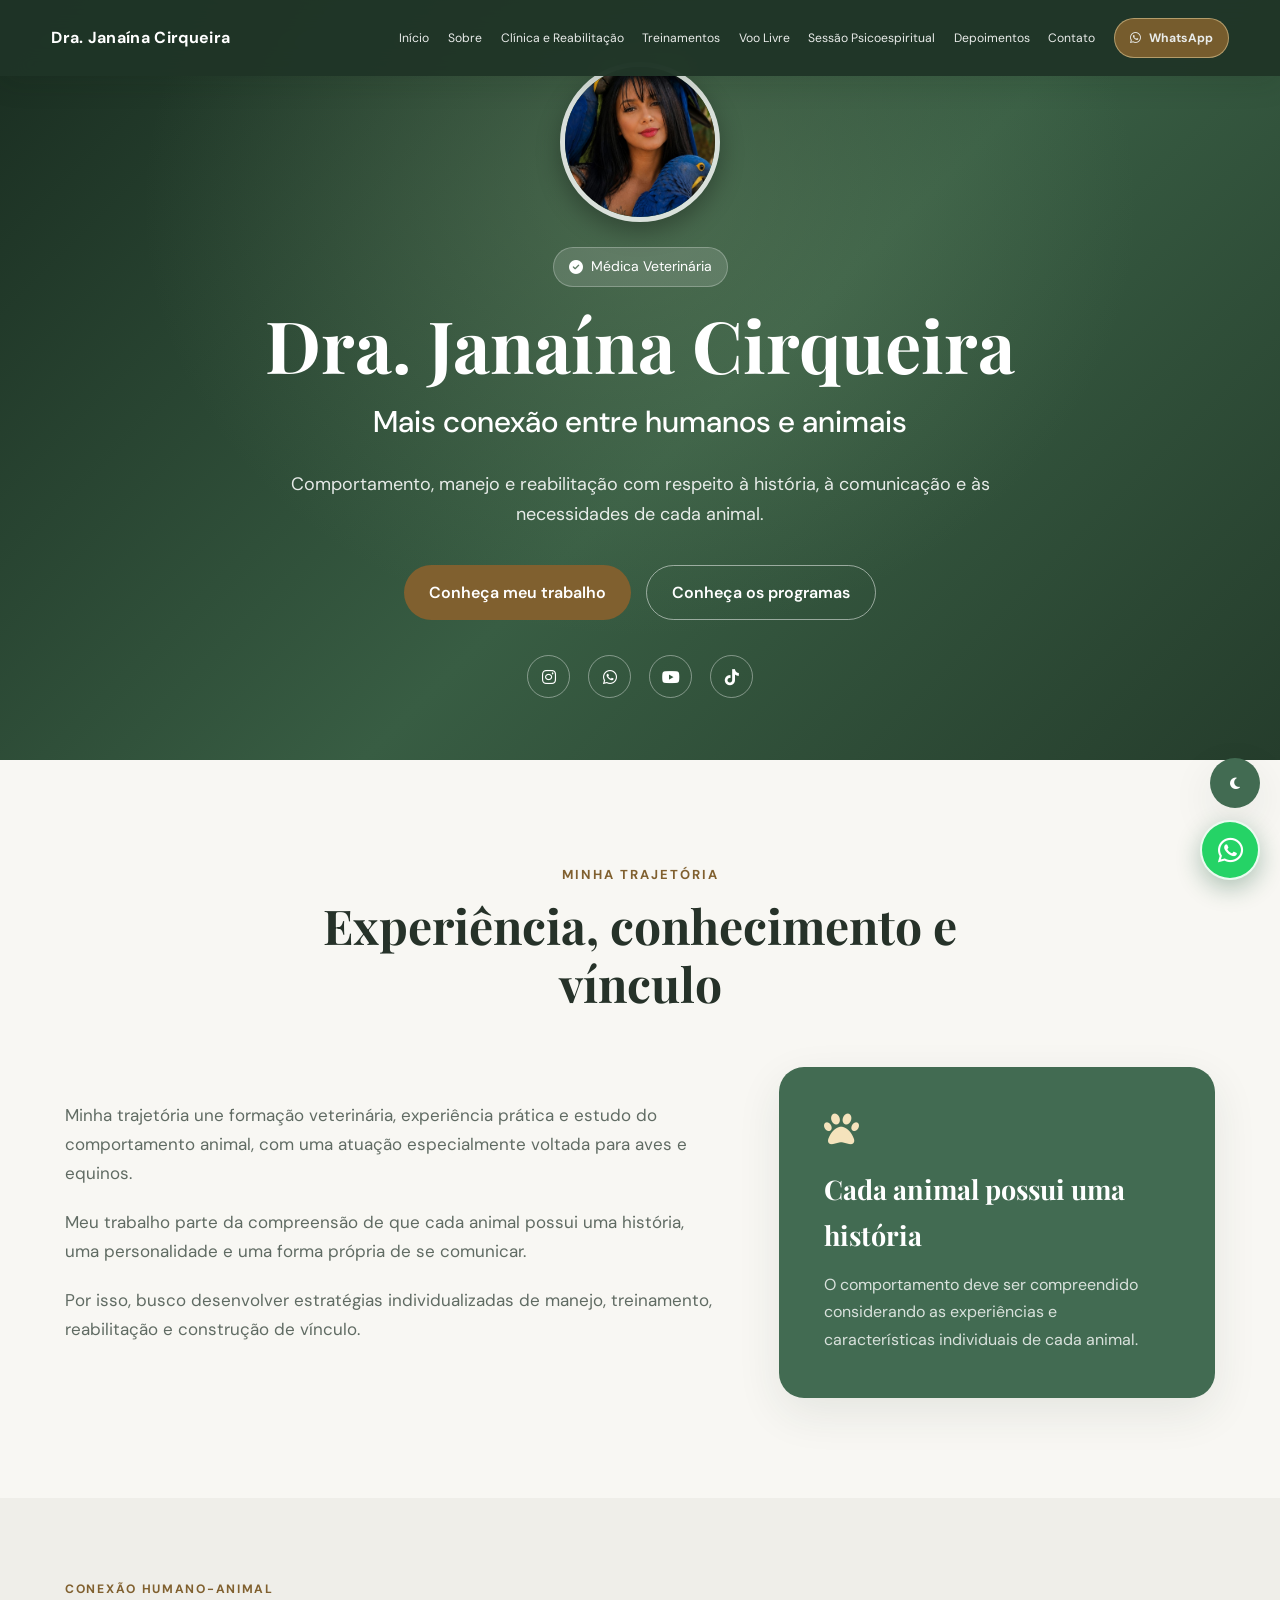
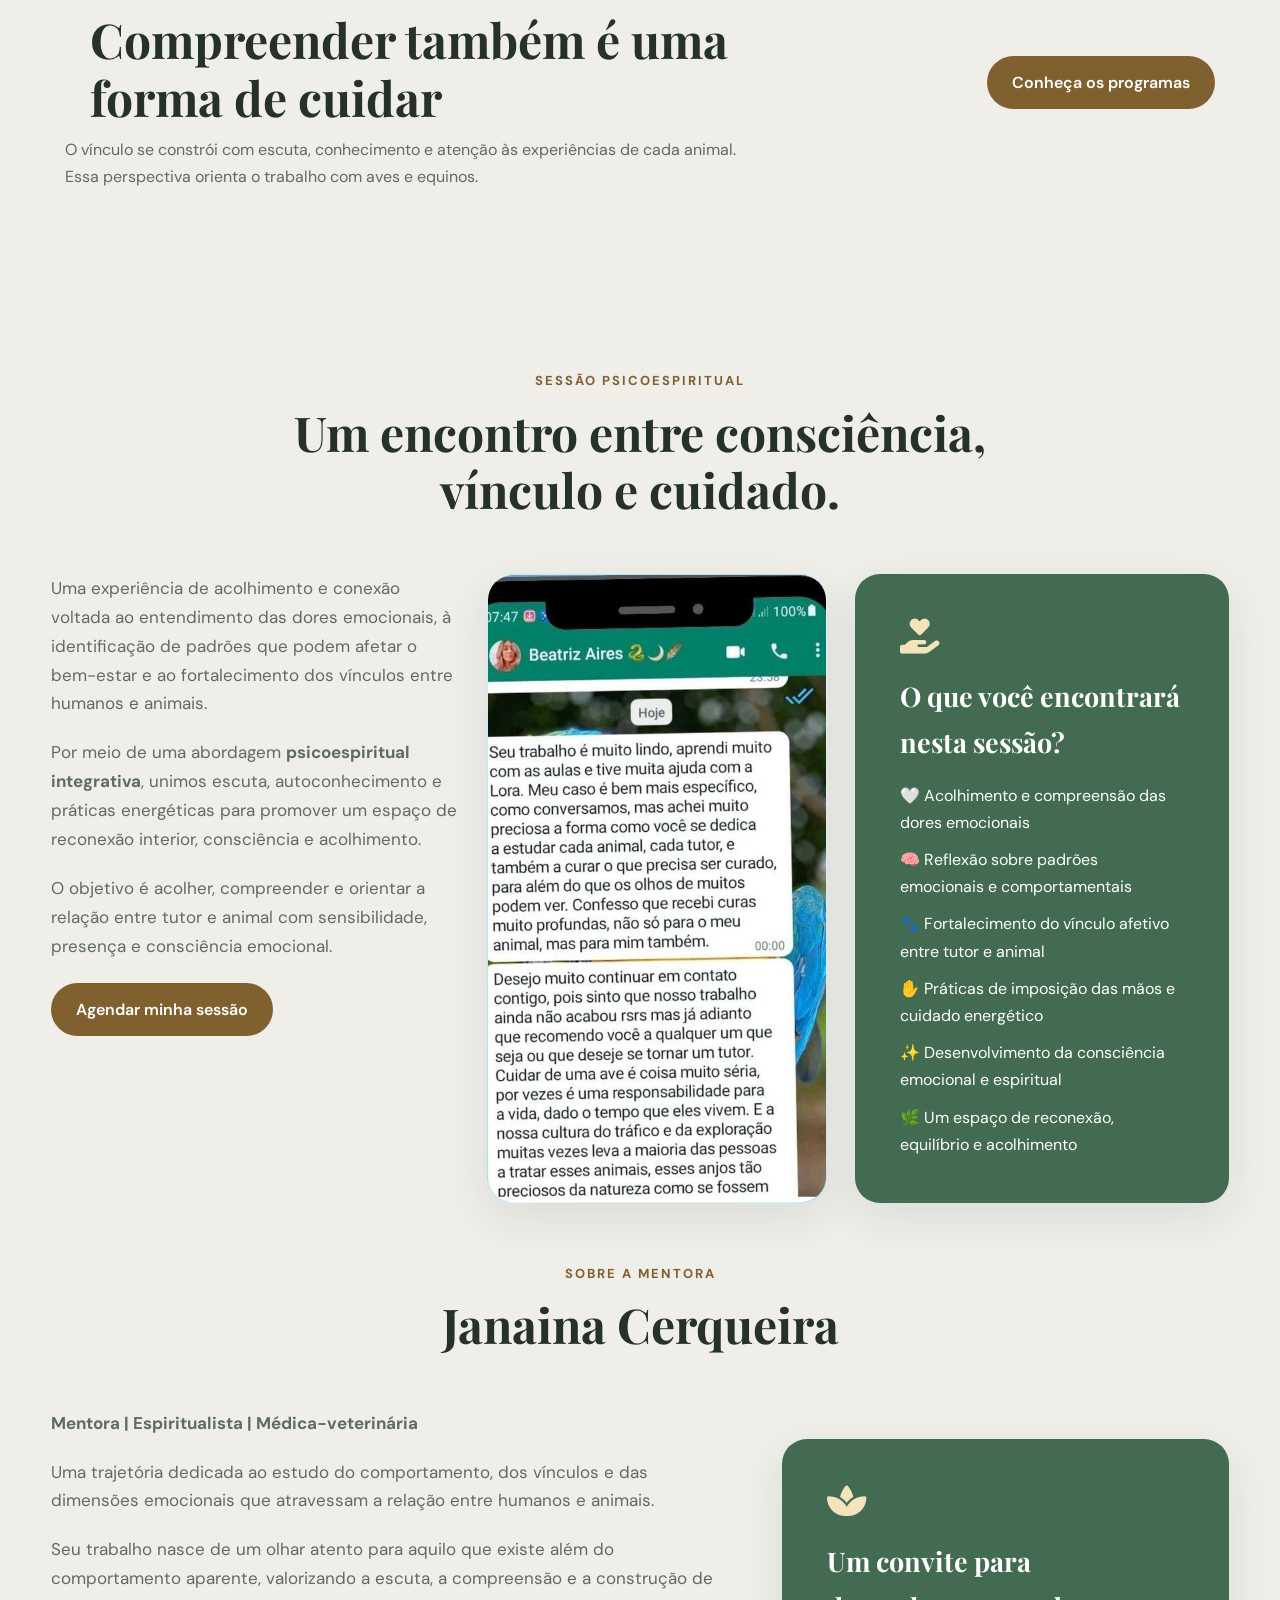
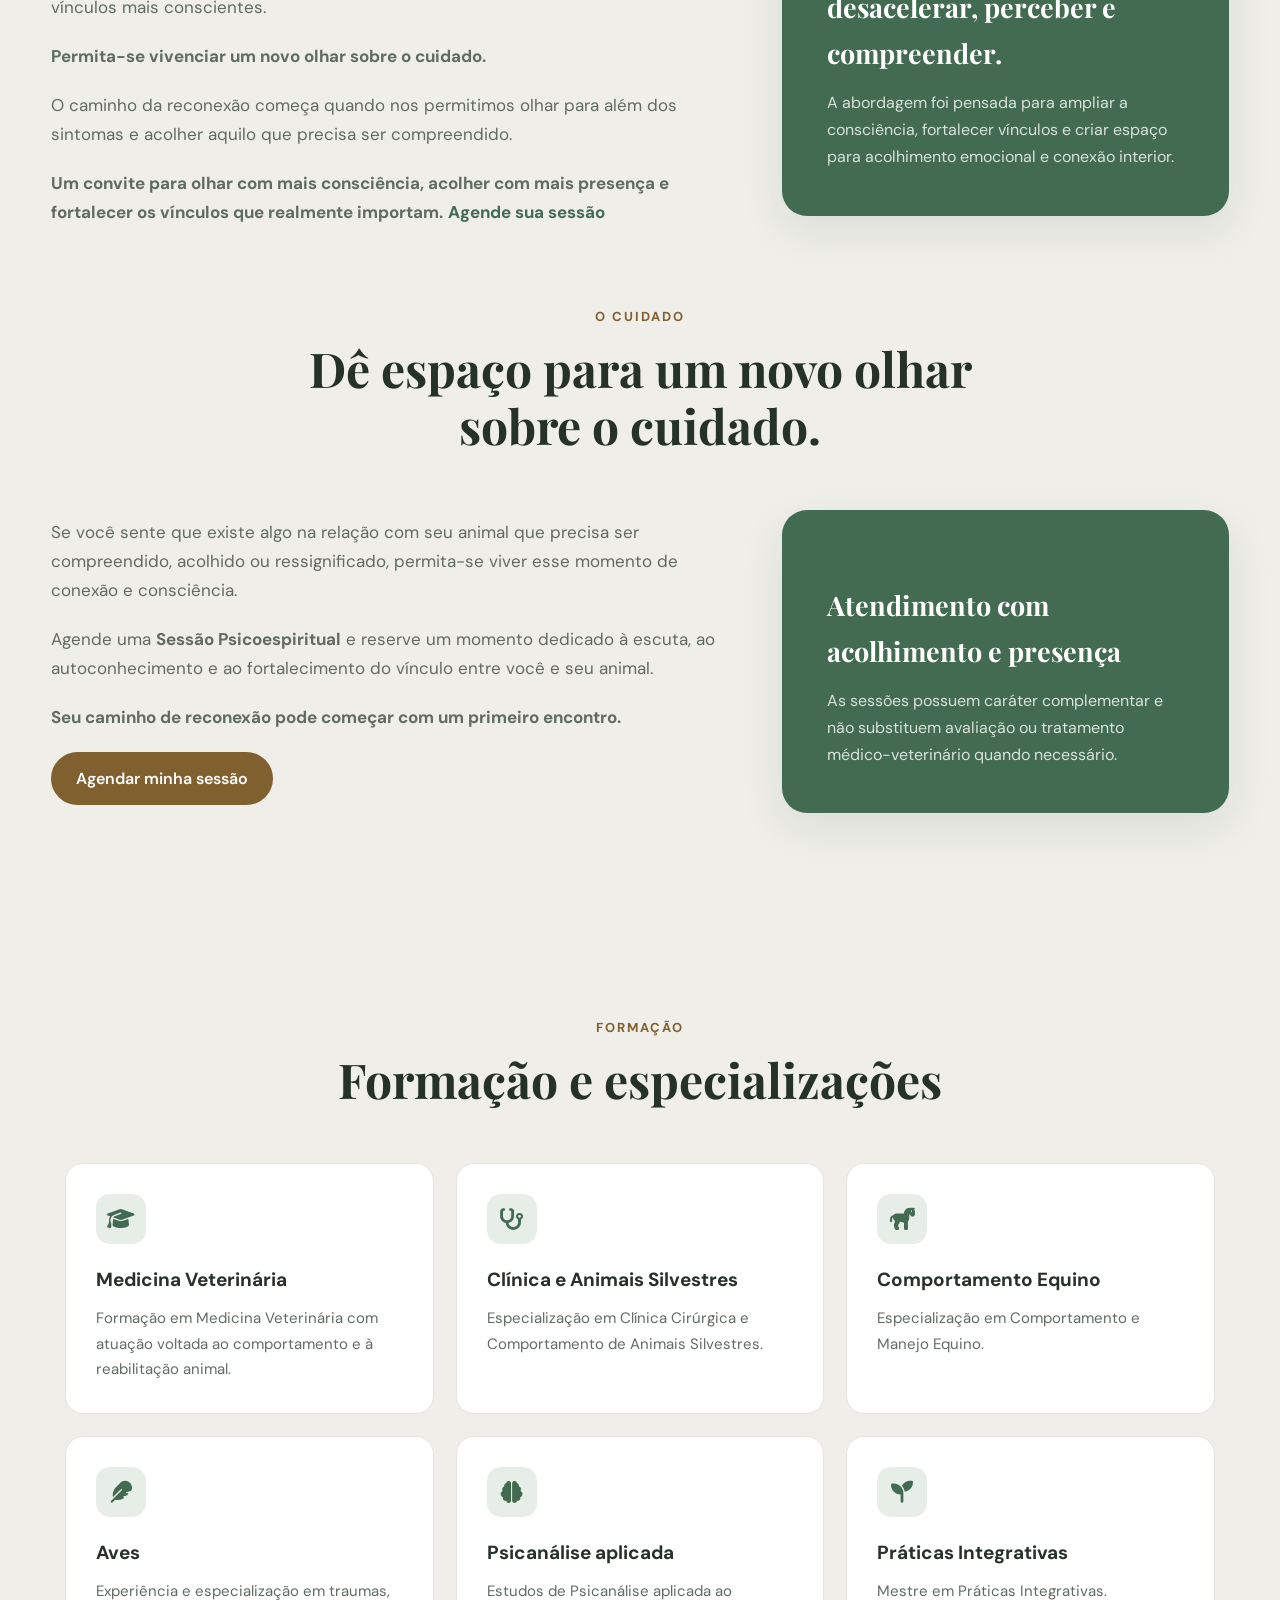
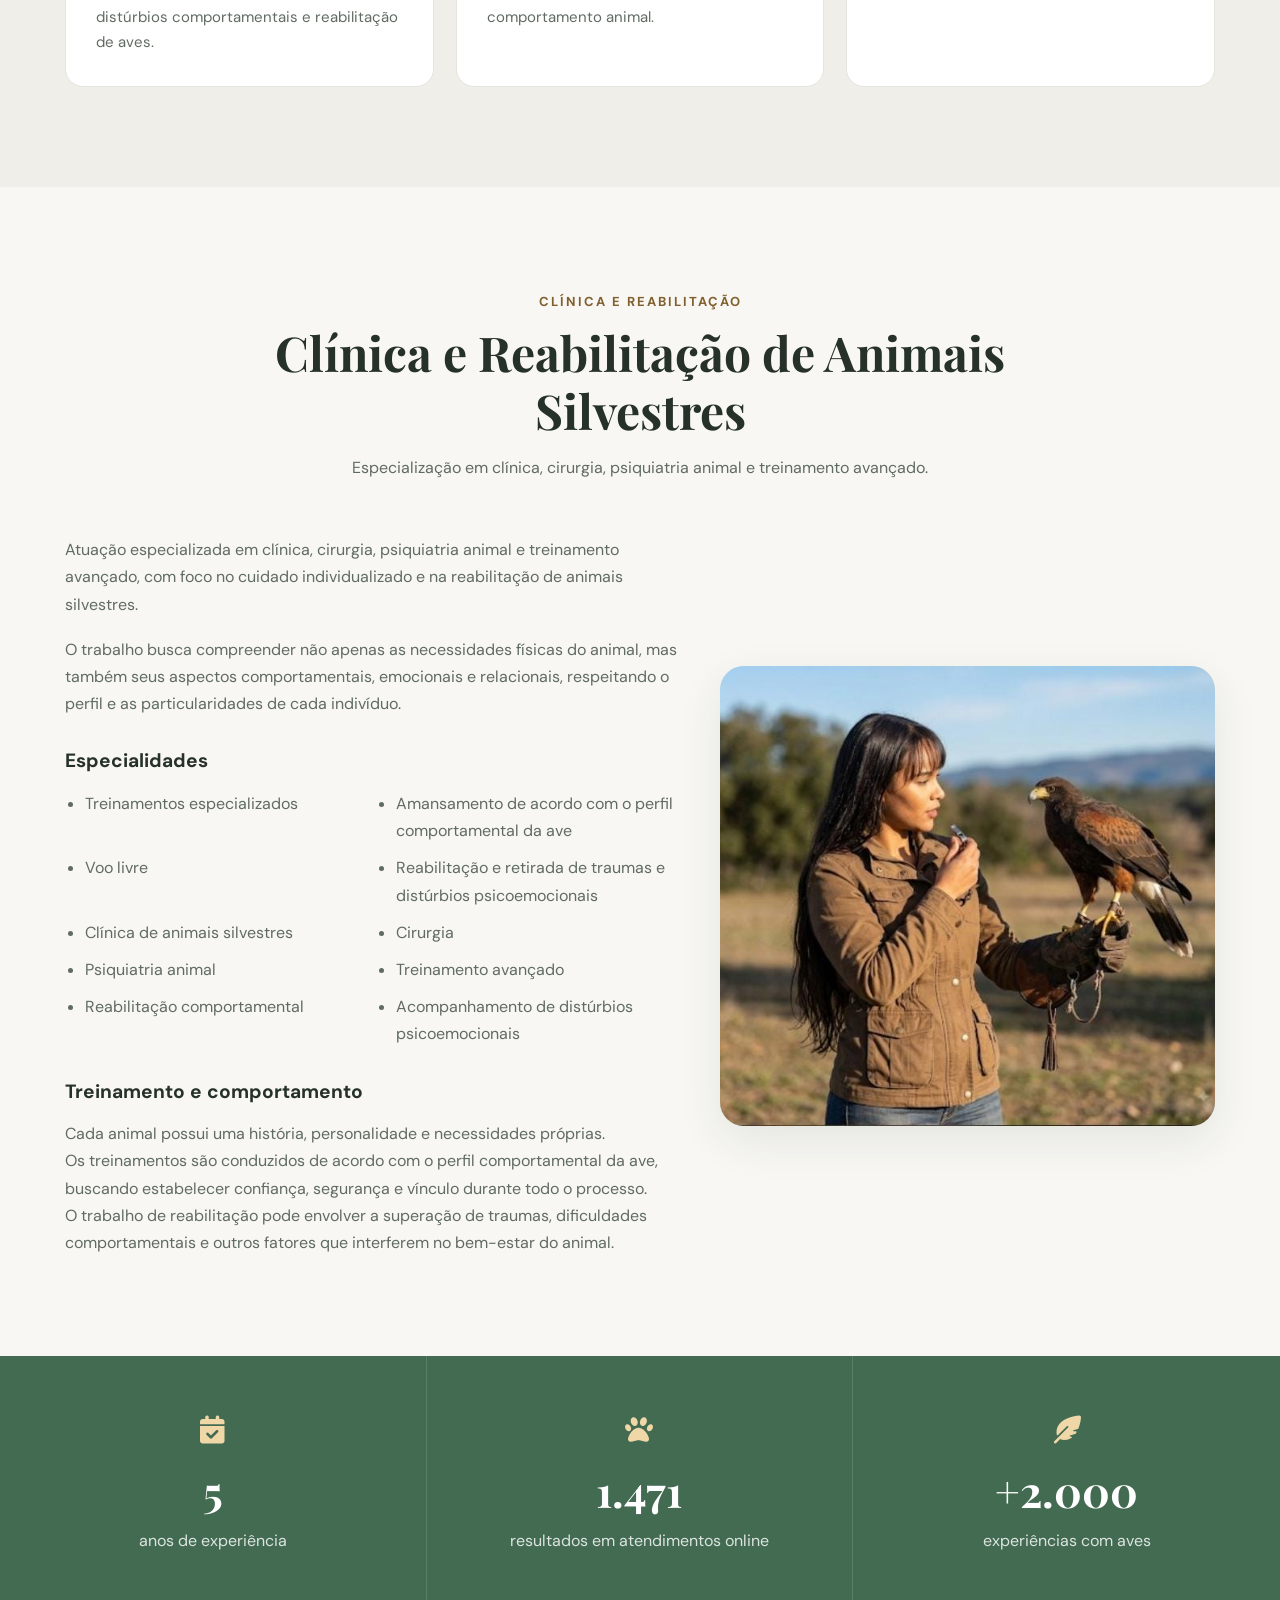
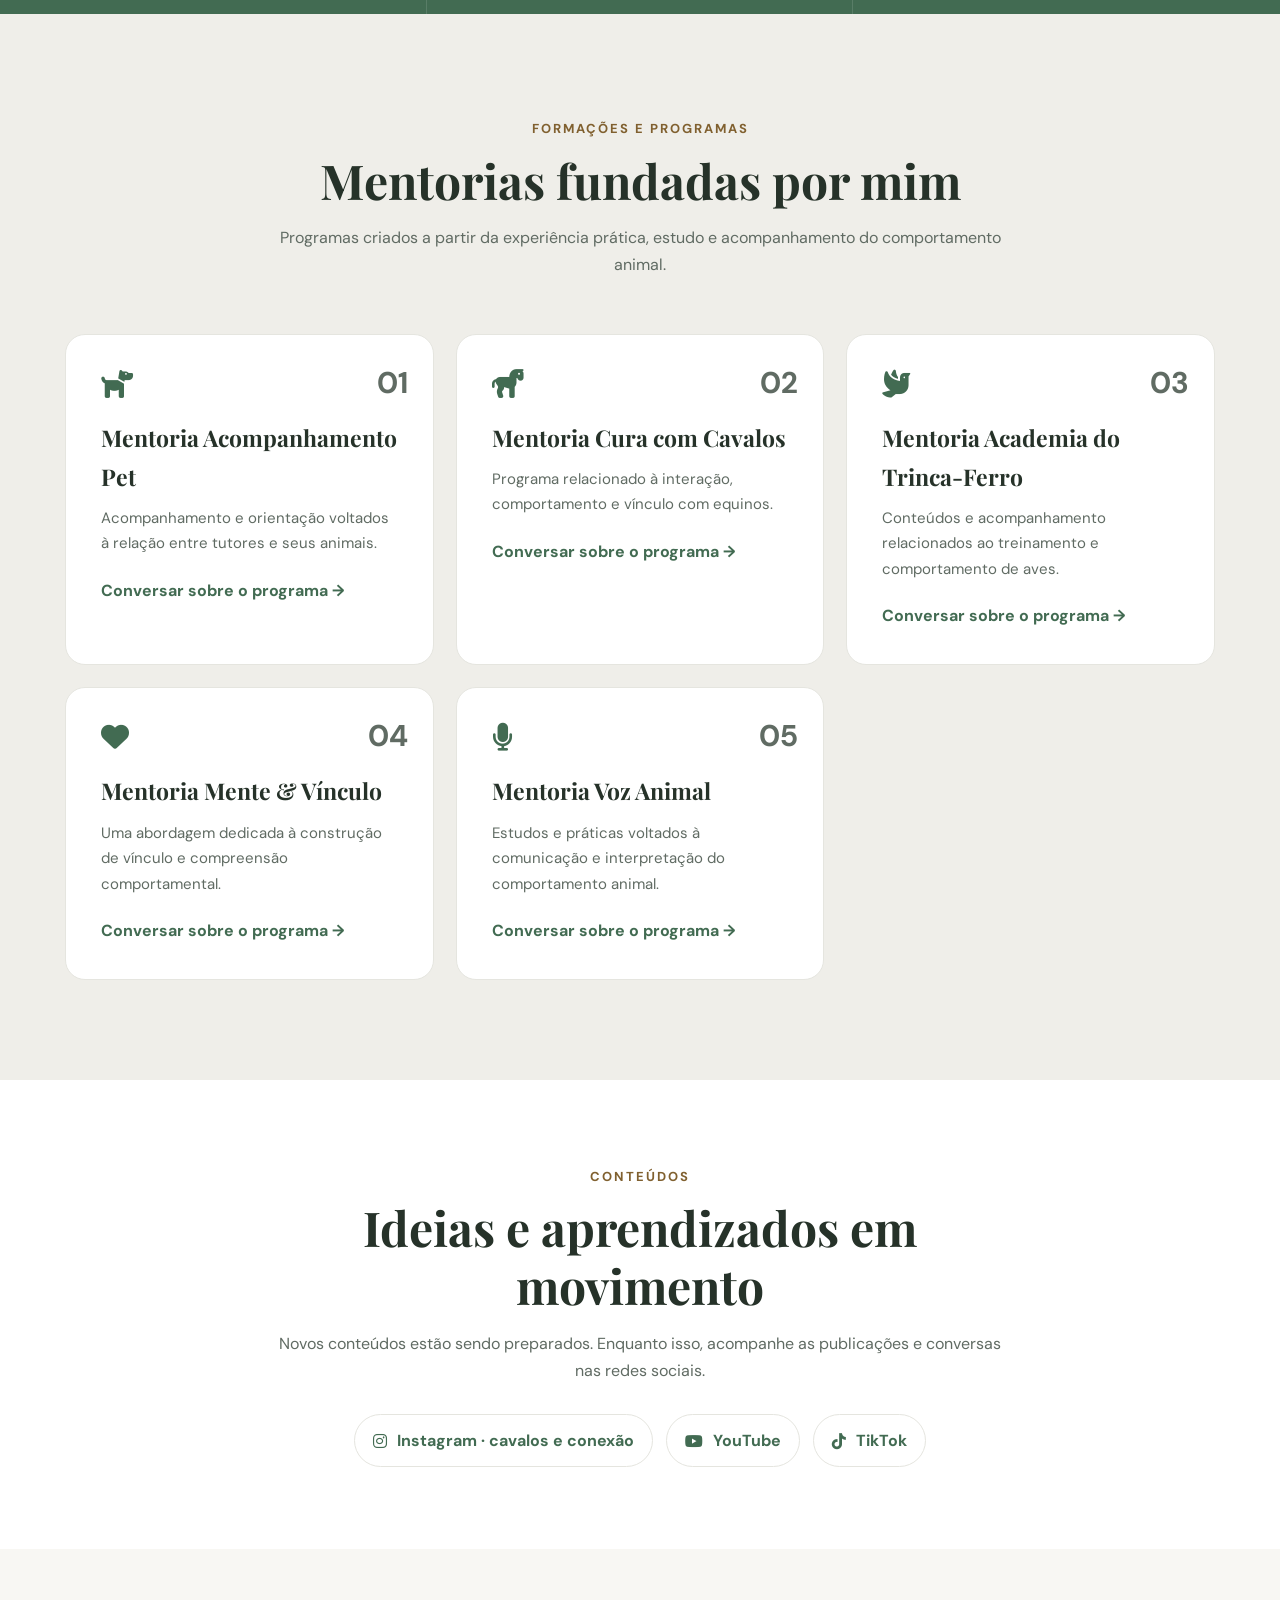
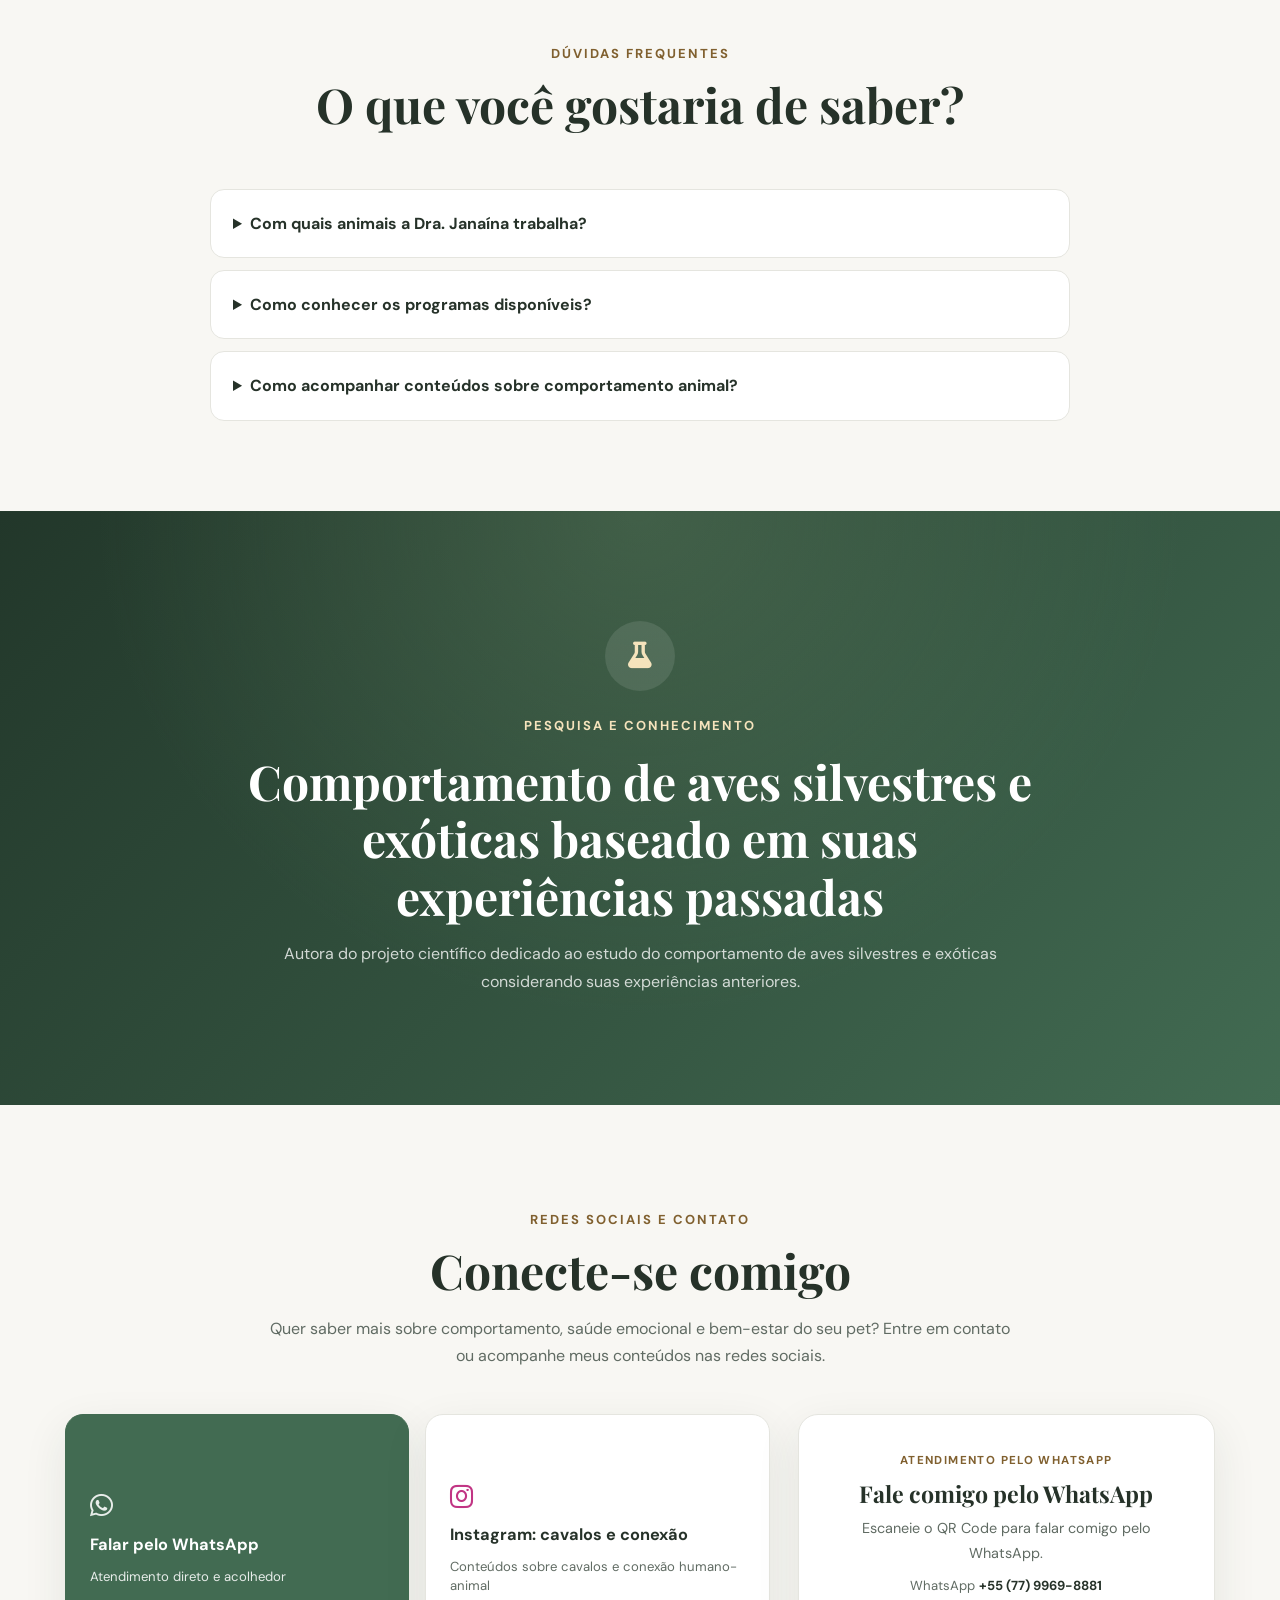
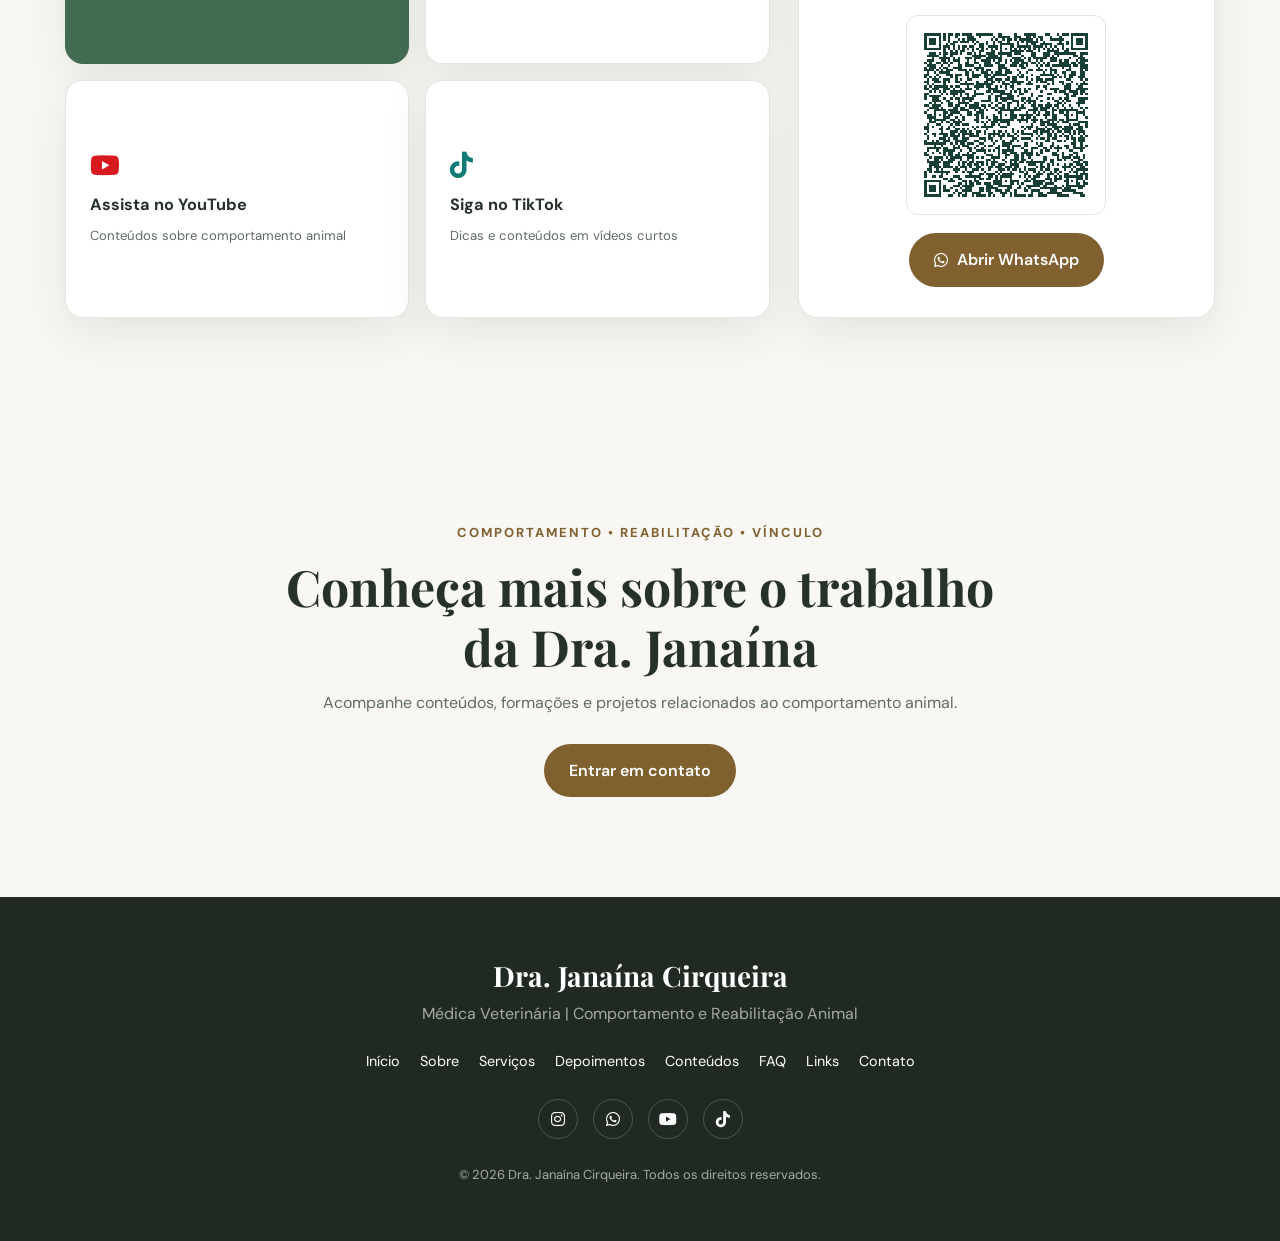
==== commit eadb64a2: "Ajusta textos da clínica e sessão Co-authored-by: Copilot App <223556219+Copilot@users.noreply.githu" ====
--- a/index.html
+++ b/index.html
@@ -1 +1 @@
-<!DOCTYPE html><html lang="pt-BR"><head>    <meta charset="UTF-8">    <meta name="viewport" content="width=device-width, initial-scale=1.0">    <title>Dra. Janaína Cirqueira | Mente Humano Animal</title>    <meta name="description" content="Conheça o trabalho da Dra. Janaína Cirqueira com comportamento, manejo e reabilitação animal, com atuação especial em aves e equinos.">    <link rel="canonical" href="https://danielvl33.github.io/perfil-janaina-site/">    <meta property="og:type" content="website">    <meta property="og:title" content="Dra. Janaína Cirqueira | Mente Humano Animal">    <meta property="og:description" content="Comportamento, manejo e reabilitação animal com respeito à história e à comunicação de cada animal.">    <meta property="og:url" content="https://danielvl33.github.io/perfil-janaina-site/">    <meta property="og:image" content="https://danielvl33.github.io/perfil-janaina-site/img/janaina.jpg">    <meta name="twitter:card" content="summary_large_image">    <meta name="twitter:title" content="Dra. Janaína Cirqueira | Mente Humano Animal">    <meta name="twitter:description" content="Comportamento, manejo e reabilitação animal com respeito à história e à comunicação de cada animal.">    <meta name="twitter:image" content="https://danielvl33.github.io/perfil-janaina-site/img/janaina.jpg">    <meta name="theme-color" content="#2f513c">    <link rel="icon" href="favicon.svg" type="image/svg+xml">    <link rel="stylesheet" href="style.css">    <link rel="stylesheet" href="https://cdnjs.cloudflare.com/ajax/libs/font-awesome/6.5.2/css/all.min.css">    <script type="application/ld+json">    {      "@context": "https://schema.org",      "@type": "Person",      "name": "Dra. Janaína Cirqueira",      "jobTitle": "Médica Veterinária",      "description": "Atuação em comportamento, manejo e reabilitação animal, com especial atenção a aves e equinos.",      "image": "https://danielvl33.github.io/perfil-janaina-site/img/janaina.jpg",      "sameAs": [        "https://www.instagram.com/mentehumanoanimal?stkn=aWZvczNvdmJ4eDc5",        "https://youtube.com/@mestredaconcienciaanimal?si=yA33mfYnlB5Yrd-f",        "https://www.tiktok.com/@dracomportamental?_r=1&_t=ZS-9AFgJZx7Hey"      ]    }    </script></head><body>    <!-- BOTÃO TEMA -->    <button class="theme-toggle" id="themeToggle" type="button" aria-label="Alternar tema">        <i class="fa-solid fa-moon" aria-hidden="true"></i>    </button>    <!-- HERO -->    <header class="hero" id="inicio">        <div class="hero-overlay"></div>        <nav class="site-nav" aria-label="Navegação principal">            <a class="site-nav-brand" href="index.html#inicio">Dra. Janaína Cirqueira</a>            <button class="nav-toggle" type="button" aria-expanded="false" aria-controls="primary-navigation" aria-label="Abrir menu">                <span></span><span></span><span></span>            </button>            <div class="site-nav-links" id="primary-navigation">                <a href="index.html#inicio">Início</a>                <a href="index.html#sobre">Sobre</a>                <a href="index.html#aves">Clínica e Reabilitação</a>                <a href="index.html#treinamentos">Treinamentos</a>                <a href="index.html#voo-livre">Voo Livre</a>                <a href="index.html#psicoespiritual">Sessão Psicoespiritual</a>                <a href="depoimentos.html">Depoimentos</a>                <a href="index.html#contato">Contato</a>                <a class="site-nav-featured nav-whatsapp" href="https://wa.me/557799698881?text=Ol%C3%A1%21+Preciso+de+ajuda+com+meu+pet+e+vi+que+voc%C3%AA+trabalha+com+comportamento+e+sa%C3%BAde+emocional.+Pode+me+orientar%3F" target="_blank" rel="noopener noreferrer"><i class="fa-brands fa-whatsapp" aria-hidden="true"></i> WhatsApp</a>            </div>        </nav>        <div class="hero-content">            <div class="profile-photo">                <img src="img/janaina.jpg" alt="Dra. Janaína Cirqueira" class="profile-photo-img">            </div>            <span class="badge">                <i class="fa-solid fa-circle-check" aria-hidden="true"></i>                Médica Veterinária            </span>            <h1>Dra. Janaína Cirqueira</h1>            <h2>Mais conexão entre humanos e animais</h2>            <p>Comportamento, manejo e reabilitação com respeito à história, à comunicação e às necessidades de cada animal.</p>            <div class="hero-buttons">                <a href="#sobre" class="btn primary">Conheça meu trabalho</a>                <a href="#mentorias" class="btn secondary">Conheça os programas</a>            </div>            <div class="social-links">                <a href="https://www.instagram.com/mentehumanoanimal?stkn=aWZvczNvdmJ4eDc5" target="_blank" rel="noopener noreferrer" aria-label="Instagram"><i class="fa-brands fa-instagram" aria-hidden="true"></i></a>                <a href="https://wa.me/557799698881?text=Ol%C3%A1%21+Preciso+de+ajuda+com+meu+pet+e+vi+que+voc%C3%AA+trabalha+com+comportamento+e+sa%C3%BAde+emocional.+Pode+me+orientar%3F" target="_blank" rel="noopener noreferrer" aria-label="WhatsApp"><i class="fa-brands fa-whatsapp" aria-hidden="true"></i></a>                <a href="https://youtube.com/@mestredaconcienciaanimal?si=yA33mfYnlB5Yrd-f" target="_blank" rel="noopener noreferrer" aria-label="YouTube"><i class="fa-brands fa-youtube" aria-hidden="true"></i></a>                <a href="https://www.tiktok.com/@dracomportamental?_r=1&amp;_t=ZS-9AFgJZx7Hey" target="_blank" rel="noopener noreferrer" aria-label="TikTok"><i class="fa-brands fa-tiktok" aria-hidden="true"></i></a>            </div>        </div>    </header>    <main>        <!-- SOBRE -->        <section class="section" id="sobre">            <div class="section-title">                <span>Minha trajetória</span>                <h2>Experiência, conhecimento e vínculo</h2>            </div>            <div class="about-grid">                <div class="about-text">                    <p>Minha trajetória une formação veterinária, experiência prática e estudo do comportamento animal, com uma atuação especialmente voltada para aves e equinos.</p>                    <p>Meu trabalho parte da compreensão de que cada animal possui uma história, uma personalidade e uma forma própria de se comunicar.</p>                    <p>Por isso, busco desenvolver estratégias individualizadas de manejo, treinamento, reabilitação e construção de vínculo.</p>                </div>                <div class="highlight-card">                    <i class="fa-solid fa-paw" aria-hidden="true"></i>                    <h3>Cada animal possui uma história</h3>                    <p>O comportamento deve ser compreendido considerando as experiências e características individuais de cada animal.</p>                </div>            </div>        </section>        <section class="connection-band" aria-labelledby="connection-title">            <div>                <span>Conexão humano-animal</span>                <h2 id="connection-title">Compreender também é uma forma de cuidar</h2>                <p>O vínculo se constrói com escuta, conhecimento e atenção às experiências de cada animal. Essa perspectiva orienta o trabalho com aves e equinos.</p>            </div>            <a class="btn primary" href="#mentorias">Conheça os programas</a>        </section>        <section class="section gray-section" id="psicoespiritual">            <div class="section-title">                <span>Sessão Psicoespiritual</span>                <h2>Um encontro entre consciência, vínculo e cuidado.</h2>            </div>            <div class="about-grid psicoespiritual-grid">                <div class="about-text">                    <p>Uma experiência de acolhimento e conexão voltada ao entendimento das dores emocionais, à identificação de padrões que podem afetar o bem-estar e ao fortalecimento dos vínculos entre humanos e animais.</p>                    <p>Por meio de uma abordagem <strong>psicoespiritual integrativa</strong>, unimos escuta, autoconhecimento e práticas energéticas para promover um espaço de reconexão interior, consciência e acolhimento.</p>                    <p>O objetivo é acolher, compreender e orientar a relação entre tutor e animal com sensibilidade, presença e consciência emocional.</p>                    <div class="hero-buttons" style="justify-content: flex-start; margin-top: 22px;">                        <a href="https://wa.me/557799698881?text=Ol%C3%A1%21+Preciso+de+ajuda+com+meu+pet+e+vi+que+voc%C3%AA+trabalha+com+comportamento+e+sa%C3%BAde+emocional.+Pode+me+orientar%3F" class="btn primary" target="_blank" rel="noopener noreferrer">Agendar minha sessão</a>                    </div>                </div>                <figure class="psicoespiritual-visual">                    <img src="img/psicoespiritual-session.jpg" alt="Captura de conversa sobre acolhimento, conexão e cuidado entre humano e animal." loading="lazy">                </figure>                <div class="highlight-card">                    <i class="fa-solid fa-hand-holding-heart" aria-hidden="true"></i>                    <h3>O que você encontrará nesta sessão?</h3>                    <ul style="list-style: none; padding-left: 0; margin-top: 16px; display: grid; gap: 10px;">                        <li><strong>🤍</strong> Acolhimento e compreensão das dores emocionais</li>                        <li><strong>🧠</strong> Reflexão sobre padrões emocionais e comportamentais</li>                        <li><strong>🐾</strong> Fortalecimento do vínculo afetivo entre tutor e animal</li>                        <li><strong>✋</strong> Práticas de imposição das mãos e cuidado energético</li>                        <li><strong>✨</strong> Desenvolvimento da consciência emocional e espiritual</li>                        <li><strong>🌿</strong> Um espaço de reconexão, equilíbrio e acolhimento</li>                    </ul>                </div>            </div>            <div class="section-title" style="margin-top: 56px;">                <span>Sobre a mentora</span>                <h2>Janaina Cerqueira</h2>            </div>            <div class="about-grid">                <div class="about-text">                    <p><strong>Mentora | Espiritualista | Médica-veterinária</strong></p>                    <p>Uma trajetória dedicada ao estudo do comportamento, dos vínculos e das dimensões emocionais que atravessam a relação entre humanos e animais.</p>                    <p>Seu trabalho nasce de um olhar atento para aquilo que existe além do comportamento aparente, valorizando a escuta, a compreensão e a construção de vínculos mais conscientes.</p>                    <p><strong>Permita-se vivenciar um novo olhar sobre o cuidado.</strong></p>                    <p>O caminho da reconexão começa quando nos permitimos olhar para além dos sintomas e acolher aquilo que precisa ser compreendido.</p>                    <p><strong>Um convite para olhar com mais consciência, acolher com mais presença e fortalecer os vínculos que realmente importam.</strong> <a href="https://wa.me/557799698881?text=Ol%C3%A1%21+Preciso+de+ajuda+com+meu+pet+e+vi+que+voc%C3%AA+trabalha+com+comportamento+e+sa%C3%BAde+emocional.+Pode+me+orientar%3F" target="_blank" rel="noopener noreferrer" style="color: var(--link-color); font-weight: 700;">Agende sua sessão</a></p>                </div>                <div class="highlight-card">                    <i class="fa-solid fa-spa" aria-hidden="true"></i>                    <h3>Um convite para desacelerar, perceber e compreender.</h3>                    <p>A abordagem foi pensada para ampliar a consciência, fortalecer vínculos e criar espaço para acolhimento emocional e conexão interior.</p>                </div>            </div>            <div class="section-title" style="margin-top: 56px;">                <span>O cuidado</span>                <h2>Dê espaço para um novo olhar sobre o cuidado.</h2>            </div>            <div class="about-grid">                <div class="about-text">                    <p>Se você sente que existe algo na relação com seu animal que precisa ser compreendido, acolhido ou ressignificado, permita-se viver esse momento de conexão e consciência.</p>                    <p>Agende uma <strong>Sessão Psicoespiritual</strong> e reserve um momento dedicado à escuta, ao autoconhecimento e ao fortalecimento do vínculo entre você e seu animal.</p>                    <p><strong>Seu caminho de reconexão pode começar com um primeiro encontro.</strong></p>                    <div class="hero-buttons" style="justify-content: flex-start; margin-top: 18px;">                        <a href="https://wa.me/557799698881?text=Ol%C3%A1%21+Preciso+de+ajuda+com+meu+pet+e+vi+que+voc%C3%AA+trabalha+com+comportamento+e+sa%C3%BAde+emocional.+Pode+me+orientar%3F" class="btn primary" target="_blank" rel="noopener noreferrer">Agendar minha sessão</a>                    </div>                </div>                <div class="highlight-card">                    <i class="fa-solid fa-flower-daffodil" aria-hidden="true"></i>                    <h3>Atendimento com acolhimento e presença</h3>                    <p>As sessões possuem caráter complementar e não substituem avaliação ou tratamento médico-veterinário quando necessário.</p>                </div>            </div>        </section>        <!-- FORMAÇÃO -->        <section class="section gray-section">            <div class="section-title">                <span>Formação</span>                <h2>Formação e especializações</h2>            </div>            <div class="cards-grid">                <article class="info-card">                    <div class="card-icon"><i class="fa-solid fa-graduation-cap" aria-hidden="true"></i></div>                    <h3>Medicina Veterinária</h3>                    <p>Formação em Medicina Veterinária com atuação voltada ao comportamento e à reabilitação animal.</p>                </article>                <article class="info-card">                    <div class="card-icon"><i class="fa-solid fa-stethoscope" aria-hidden="true"></i></div>                    <h3>Clínica e Animais Silvestres</h3>                    <p>Especialização em Clínica Cirúrgica e Comportamento de Animais Silvestres.</p>                </article>                <article class="info-card">                    <div class="card-icon"><i class="fa-solid fa-horse" aria-hidden="true"></i></div>                    <h3>Comportamento Equino</h3>                    <p>Especialização em Comportamento e Manejo Equino.</p>                </article>                <article class="info-card">                    <div class="card-icon"><i class="fa-solid fa-feather" aria-hidden="true"></i></div>                    <h3>Aves</h3>                    <p>Experiência e especialização em traumas, distúrbios comportamentais e reabilitação de aves.</p>                </article>                <article class="info-card">                    <div class="card-icon"><i class="fa-solid fa-brain" aria-hidden="true"></i></div>                    <h3>Psicanálise aplicada</h3>                    <p>Estudos de Psicanálise aplicada ao comportamento animal.</p>                </article>                <article class="info-card">                    <div class="card-icon"><i class="fa-solid fa-seedling" aria-hidden="true"></i></div>                    <h3>Práticas Integrativas</h3>                    <p>Mestre em Práticas Integrativas.</p>                </article>            </div>        </section>        <!-- AVES -->        <section class="section" id="aves">            <div class="section-title">                <span>Clínica e reabilitação</span>                <h2>Clínica e Reabilitação de Animais Silvestres</h2>                <p>Cuidado • Comportamento • Reabilitação • Conexão</p>            </div>            <div class="silvestres-layout">                <div class="silvestres-copy">                    <p>Atuação especializada em clínica, cirurgia, comportamento animal e treinamento avançado, com foco no cuidado individualizado e na reabilitação de animais silvestres.</p>                    <p>O trabalho busca compreender não apenas as necessidades físicas do animal, mas também seus aspectos comportamentais, emocionais e relacionais, respeitando o perfil e as particularidades de cada indivíduo.</p>                    <div class="specialty-list">                        <h3>Especialidades</h3>                        <ul>                            <li>Clínica de animais silvestres</li>                            <li>Cirurgia</li>                            <li>Psiquiatria animal</li>                            <li>Treinamento avançado</li>                            <li>Reabilitação comportamental</li>                            <li>Amansamento de acordo com o perfil comportamental da ave</li>                            <li>Treinamentos especializados</li>                            <li>Voo livre</li>                            <li>Reabilitação de traumas</li>                            <li>Acompanhamento de distúrbios psicoemocionais</li>                        </ul>                    </div>                    <div class="behavior-block">                        <h3>Treinamento e comportamento</h3>                        <p>Cada animal possui uma história, personalidade e necessidades próprias.</p>                        <p>Os treinamentos são conduzidos de acordo com o perfil comportamental da ave, buscando estabelecer confiança, segurança e vínculo durante todo o processo.</p>                        <p>O trabalho de reabilitação pode envolver a superação de traumas, dificuldades comportamentais e outros fatores que interferem no bem-estar do animal.</p>                    </div>                </div>                <figure class="silvestres-visual">                    <img src="img/aves.jpeg" alt="Janaina Cerqueira trabalhando com uma ave silvestre durante atendimento e cuidado comportamental." loading="lazy">                </figure>            </div>        </section>        <!-- NÚMEROS -->        <section class="stats">            <div class="stat">                <i class="fa-solid fa-calendar-check" aria-hidden="true"></i>                <strong data-number="8">0</strong>                <span>anos de experiência</span>            </div>            <div class="stat">                <i class="fa-solid fa-paw" aria-hidden="true"></i>                <strong data-number="2000">0</strong>                <span>resultados em atendimentos online</span>            </div>            <div class="stat">                <i class="fa-solid fa-feather-pointed" aria-hidden="true"></i>                <strong>+2.000</strong>                <span>experiências com aves</span>            </div>        </section>        <!-- MENTORIAS -->        <section class="section gray-section" id="treinamentos">            <div class="section-title">                <span>Formações e programas</span>                <h2>Mentorias fundadas por mim</h2>                <p>Programas criados a partir da experiência prática, estudo e acompanhamento do comportamento animal.</p>            </div>            <div class="mentorias-grid">                <article class="mentoria">                    <span class="number">01</span>                    <i class="fa-solid fa-dog" aria-hidden="true"></i>                    <h3>Mentoria Acompanhamento Pet</h3>                    <p>Acompanhamento e orientação voltados à relação entre tutores e seus animais.</p>                    <a href="https://wa.me/557799698881?text=Ol%C3%A1%21+Preciso+de+ajuda+com+meu+pet+e+vi+que+voc%C3%AA+trabalha+com+comportamento+e+sa%C3%BAde+emocional.+Pode+me+orientar%3F" class="learn-more" target="_blank" rel="noopener noreferrer">Conversar sobre o programa <span aria-hidden="true">→</span></a>                </article>                <article class="mentoria">                    <span class="number">02</span>                    <i class="fa-solid fa-horse" aria-hidden="true"></i>                    <h3>Mentoria Cura com Cavalos</h3>                    <p>Programa relacionado à interação, comportamento e vínculo com equinos.</p>                    <a href="https://wa.me/557799698881?text=Ol%C3%A1%21+Preciso+de+ajuda+com+meu+pet+e+vi+que+voc%C3%AA+trabalha+com+comportamento+e+sa%C3%BAde+emocional.+Pode+me+orientar%3F" class="learn-more" target="_blank" rel="noopener noreferrer">Conversar sobre o programa <span aria-hidden="true">→</span></a>                </article>                <article class="mentoria">                    <span class="number">03</span>                    <i class="fa-solid fa-dove" aria-hidden="true"></i>                    <h3>Mentoria Academia do Trinca-Ferro</h3>                    <p>Conteúdos e acompanhamento relacionados ao treinamento e comportamento de aves.</p>                    <a href="https://wa.me/557799698881?text=Ol%C3%A1%21+Preciso+de+ajuda+com+meu+pet+e+vi+que+voc%C3%AA+trabalha+com+comportamento+e+sa%C3%BAde+emocional.+Pode+me+orientar%3F" class="learn-more" target="_blank" rel="noopener noreferrer">Conversar sobre o programa <span aria-hidden="true">→</span></a>                </article>                <article class="mentoria">                    <span class="number">04</span>                    <i class="fa-solid fa-heart" aria-hidden="true"></i>                    <h3>Mentoria Mente &amp; Vínculo</h3>                    <p>Uma abordagem dedicada à construção de vínculo e compreensão comportamental.</p>                    <a href="https://wa.me/557799698881?text=Ol%C3%A1%21+Preciso+de+ajuda+com+meu+pet+e+vi+que+voc%C3%AA+trabalha+com+comportamento+e+sa%C3%BAde+emocional.+Pode+me+orientar%3F" class="learn-more" target="_blank" rel="noopener noreferrer">Conversar sobre o programa <span aria-hidden="true">→</span></a>                </article>                <article class="mentoria">                    <span class="number">05</span>                    <i class="fa-solid fa-microphone" aria-hidden="true"></i>                    <h3>Mentoria Voz Animal</h3>                    <p>Estudos e práticas voltados à comunicação e interpretação do comportamento animal.</p>                    <a href="https://wa.me/557799698881?text=Ol%C3%A1%21+Preciso+de+ajuda+com+meu+pet+e+vi+que+voc%C3%AA+trabalha+com+comportamento+e+sa%C3%BAde+emocional.+Pode+me+orientar%3F" class="learn-more" target="_blank" rel="noopener noreferrer">Conversar sobre o programa <span aria-hidden="true">→</span></a>                </article>            </div>        </section>        <section class="content-placeholder" id="conteudos">            <div class="section-title">                <span>Conteúdos</span>                <h2>Ideias e aprendizados em movimento</h2>                <p>Novos conteúdos estão sendo preparados. Enquanto isso, acompanhe as publicações e conversas nas redes sociais.</p>            </div>            <div class="content-social-links">                <a href="https://www.instagram.com/mentehumanoanimal?stkn=aWZvczNvdmJ4eDc5" target="_blank" rel="noopener noreferrer"><i class="fa-brands fa-instagram" aria-hidden="true"></i> Instagram · cavalos e conexão</a>                <a href="https://youtube.com/@mestredaconcienciaanimal?si=yA33mfYnlB5Yrd-f" target="_blank" rel="noopener noreferrer"><i class="fa-brands fa-youtube" aria-hidden="true"></i> YouTube</a>                <a href="https://www.tiktok.com/@dracomportamental?_r=1&amp;_t=ZS-9AFgJZx7Hey" target="_blank" rel="noopener noreferrer"><i class="fa-brands fa-tiktok" aria-hidden="true"></i> TikTok</a>            </div>        </section>        <section class="faq-section" id="faq">            <div class="section-title">                <span>Dúvidas frequentes</span>                <h2>O que você gostaria de saber?</h2>            </div>            <div class="faq-list">                <details>                    <summary>Com quais animais a Dra. Janaína trabalha?</summary>                    <p>A atuação tem atenção especial a aves e equinos, além dos programas de acompanhamento relacionados a pets.</p>                </details>                <details>                    <summary>Como conhecer os programas disponíveis?</summary>                    <p>Entre em contato pelo WhatsApp para conversar sobre os programas e saber mais sobre a proposta que melhor atende à sua necessidade.</p>                </details>                <details>                    <summary>Como acompanhar conteúdos sobre comportamento animal?</summary>                    <p>Acompanhe as redes sociais da Dra. Janaína pelos links nesta página. A seção de conteúdos será atualizada quando novas publicações estiverem disponíveis.</p>                </details>            </div>        </section>        <!-- PESQUISA -->        <section class="research" id="voo-livre">            <div class="research-content">                <div class="research-icon"><i class="fa-solid fa-flask" aria-hidden="true"></i></div>                <span>Pesquisa e conhecimento</span>                <h2>Comportamento de aves silvestres e exóticas baseado em suas experiências passadas</h2>                <p>Autora do projeto científico dedicado ao estudo do comportamento de aves silvestres e exóticas considerando suas experiências anteriores.</p>            </div>        </section>        <section class="contact-section" id="contato" aria-labelledby="contact-title">            <div class="contact-container">                <div class="section-title">                    <span>Redes sociais e contato</span>                    <h2 id="contact-title">Conecte-se comigo</h2>                    <p>Quer saber mais sobre comportamento, saúde emocional e bem-estar do seu pet? Entre em contato ou acompanhe meus conteúdos nas redes sociais.</p>                </div>                <div class="contact-layout">                    <nav class="social-cards" aria-label="Redes sociais da Dra. Janaína">                        <a class="social-card social-card-whatsapp" href="https://wa.me/557799698881?text=Ol%C3%A1%21+Preciso+de+ajuda+com+meu+pet+e+vi+que+voc%C3%AA+trabalha+com+comportamento+e+sa%C3%BAde+emocional.+Pode+me+orientar%3F" target="_blank" rel="noopener noreferrer" aria-label="Falar pelo WhatsApp" title="Falar pelo WhatsApp">                            <i class="fa-brands fa-whatsapp" aria-hidden="true"></i>                            <span>Falar pelo WhatsApp</span>                            <small>Atendimento direto e acolhedor</small>                        </a>                        <a class="social-card social-card-instagram" href="https://www.instagram.com/mentehumanoanimal?stkn=aWZvczNvdmJ4eDc5" target="_blank" rel="noopener noreferrer" aria-label="Visitar Instagram">                            <i class="fa-brands fa-instagram" aria-hidden="true"></i>                            <span>Instagram: cavalos e conexão</span>                            <small>Conteúdos sobre cavalos e conexão humano-animal</small>                        </a>                        <a class="social-card social-card-youtube" href="https://youtube.com/@mestredaconcienciaanimal?si=yA33mfYnlB5Yrd-f" target="_blank" rel="noopener noreferrer" aria-label="Assista no YouTube" title="Assista no YouTube">                            <i class="fa-brands fa-youtube" aria-hidden="true"></i>                            <span>Assista no YouTube</span>                            <small>Conteúdos sobre comportamento animal</small>                        </a>                        <a class="social-card social-card-tiktok" href="https://www.tiktok.com/@dracomportamental?_r=1&amp;_t=ZS-9AFgJZx7Hey" target="_blank" rel="noopener noreferrer" aria-label="Siga no TikTok" title="Siga no TikTok">                            <i class="fa-brands fa-tiktok" aria-hidden="true"></i>                            <span>Siga no TikTok</span>                            <small>Dicas e conteúdos em vídeos curtos</small>                        </a>                    </nav>                    <aside class="contact-qr" aria-labelledby="contact-qr-title">                        <div class="contact-qr-copy">                            <span class="contact-eyebrow">Atendimento pelo WhatsApp</span>                            <h3 id="contact-qr-title">Fale comigo pelo WhatsApp</h3>                            <p>Escaneie o QR Code para falar comigo pelo WhatsApp.</p>                            <p class="contact-phone">WhatsApp <strong>+55 (77) 9969-8881</strong></p>                        </div>                        <img class="contact-qr-image" src="img/whatsapp-qr.svg" width="200" height="200" alt="QR Code para abrir o WhatsApp com a mensagem de contato">                        <a class="btn primary contact-qr-button" href="https://wa.me/557799698881?text=Ol%C3%A1%21+Preciso+de+ajuda+com+meu+pet+e+vi+que+voc%C3%AA+trabalha+com+comportamento+e+sa%C3%BAde+emocional.+Pode+me+orientar%3F" target="_blank" rel="noopener noreferrer" aria-label="Abrir WhatsApp" title="Abrir WhatsApp">                            <i class="fa-brands fa-whatsapp" aria-hidden="true"></i>                            Abrir WhatsApp                        </a>                    </aside>                </div>            </div>        </section>        <!-- CTA -->        <section class="cta">            <div>                <span>Comportamento • Reabilitação • Vínculo</span>                <h2>Conheça mais sobre o trabalho da Dra. Janaína</h2>                <p>Acompanhe conteúdos, formações e projetos relacionados ao comportamento animal.</p>                <a href="https://wa.me/557799698881?text=Ol%C3%A1%21+Preciso+de+ajuda+com+meu+pet+e+vi+que+voc%C3%AA+trabalha+com+comportamento+e+sa%C3%BAde+emocional.+Pode+me+orientar%3F" class="btn primary" target="_blank" rel="noopener noreferrer">Entrar em contato</a>            </div>        </section>    </main>    <!-- FOOTER -->    <footer>        <div class="footer-content">            <h3>Dra. Janaína Cirqueira</h3>            <p>Médica Veterinária | Comportamento e Reabilitação Animal</p>            <nav class="footer-nav" aria-label="Navegação do rodapé">                <a href="index.html#inicio">Início</a><a href="index.html#sobre">Sobre</a><a href="index.html#mentorias">Serviços</a><a href="depoimentos.html">Depoimentos</a><a href="index.html#conteudos">Conteúdos</a><a href="index.html#faq">FAQ</a><a href="links/">Links</a><a href="index.html#contato">Contato</a>            </nav>            <div class="footer-social">                <a href="https://www.instagram.com/mentehumanoanimal?stkn=aWZvczNvdmJ4eDc5" target="_blank" rel="noopener noreferrer" aria-label="Instagram"><i class="fa-brands fa-instagram" aria-hidden="true"></i></a>                <a href="https://wa.me/557799698881?text=Ol%C3%A1%21+Preciso+de+ajuda+com+meu+pet+e+vi+que+voc%C3%AA+trabalha+com+comportamento+e+sa%C3%BAde+emocional.+Pode+me+orientar%3F" target="_blank" rel="noopener noreferrer" aria-label="WhatsApp"><i class="fa-brands fa-whatsapp" aria-hidden="true"></i></a>                <a href="https://youtube.com/@mestredaconcienciaanimal?si=yA33mfYnlB5Yrd-f" target="_blank" rel="noopener noreferrer" aria-label="YouTube"><i class="fa-brands fa-youtube" aria-hidden="true"></i></a>                <a href="https://www.tiktok.com/@dracomportamental?_r=1&amp;_t=ZS-9AFgJZx7Hey" target="_blank" rel="noopener noreferrer" aria-label="TikTok"><i class="fa-brands fa-tiktok" aria-hidden="true"></i></a>            </div>            <p class="copyright">© <span id="year"></span> Dra. Janaína Cirqueira. Todos os direitos reservados.</p>        </div>    </footer>    <a class="whatsapp-float" href="https://wa.me/557799698881?text=Ol%C3%A1%21+Preciso+de+ajuda+com+meu+pet+e+vi+que+voc%C3%AA+trabalha+com+comportamento+e+sa%C3%BAde+emocional.+Pode+me+orientar%3F" target="_blank" rel="noopener noreferrer" aria-label="Abrir WhatsApp" title="Fale comigo pelo WhatsApp">        <i class="fa-brands fa-whatsapp" aria-hidden="true"></i>    </a>    <script src="script.js"></script></body></html>
+<!DOCTYPE html><html lang="pt-BR"><head>    <meta charset="UTF-8">    <meta name="viewport" content="width=device-width, initial-scale=1.0">    <title>Dra. Janaína Cirqueira | Mente Humano Animal</title>    <meta name="description" content="Conheça o trabalho da Dra. Janaína Cirqueira com comportamento, manejo e reabilitação animal, com atuação especial em aves e equinos.">    <link rel="canonical" href="https://danielvl33.github.io/perfil-janaina-site/">    <meta property="og:type" content="website">    <meta property="og:title" content="Dra. Janaína Cirqueira | Mente Humano Animal">    <meta property="og:description" content="Comportamento, manejo e reabilitação animal com respeito à história e à comunicação de cada animal.">    <meta property="og:url" content="https://danielvl33.github.io/perfil-janaina-site/">    <meta property="og:image" content="https://danielvl33.github.io/perfil-janaina-site/img/janaina.jpg">    <meta name="twitter:card" content="summary_large_image">    <meta name="twitter:title" content="Dra. Janaína Cirqueira | Mente Humano Animal">    <meta name="twitter:description" content="Comportamento, manejo e reabilitação animal com respeito à história e à comunicação de cada animal.">    <meta name="twitter:image" content="https://danielvl33.github.io/perfil-janaina-site/img/janaina.jpg">    <meta name="theme-color" content="#2f513c">    <link rel="icon" href="favicon.svg" type="image/svg+xml">    <link rel="stylesheet" href="style.css">    <link rel="stylesheet" href="https://cdnjs.cloudflare.com/ajax/libs/font-awesome/6.5.2/css/all.min.css">    <script type="application/ld+json">    {      "@context": "https://schema.org",      "@type": "Person",      "name": "Dra. Janaína Cirqueira",      "jobTitle": "Médica Veterinária",      "description": "Atuação em comportamento, manejo e reabilitação animal, com especial atenção a aves e equinos.",      "image": "https://danielvl33.github.io/perfil-janaina-site/img/janaina.jpg",      "sameAs": [        "https://www.instagram.com/mentehumanoanimal?stkn=aWZvczNvdmJ4eDc5",        "https://youtube.com/@mestredaconcienciaanimal?si=yA33mfYnlB5Yrd-f",        "https://www.tiktok.com/@dracomportamental?_r=1&_t=ZS-9AFgJZx7Hey"      ]    }    </script></head><body>    <!-- BOTÃO TEMA -->    <button class="theme-toggle" id="themeToggle" type="button" aria-label="Alternar tema">        <i class="fa-solid fa-moon" aria-hidden="true"></i>    </button>    <!-- HERO -->    <header class="hero" id="inicio">        <div class="hero-overlay"></div>        <nav class="site-nav" aria-label="Navegação principal">            <a class="site-nav-brand" href="index.html#inicio">Dra. Janaína Cirqueira</a>            <button class="nav-toggle" type="button" aria-expanded="false" aria-controls="primary-navigation" aria-label="Abrir menu">                <span></span><span></span><span></span>            </button>            <div class="site-nav-links" id="primary-navigation">                <a href="index.html#inicio">Início</a>                <a href="index.html#sobre">Sobre</a>                <a href="index.html#aves">Clínica e Reabilitação</a>                <a href="index.html#treinamentos">Treinamentos</a>                <a href="index.html#voo-livre">Voo Livre</a>                <a href="index.html#psicoespiritual">Sessão Psicoespiritual</a>                <a href="depoimentos.html">Depoimentos</a>                <a href="index.html#contato">Contato</a>                <a class="site-nav-featured nav-whatsapp" href="https://wa.me/557799698881?text=Ol%C3%A1%21+Preciso+de+ajuda+com+meu+pet+e+vi+que+voc%C3%AA+trabalha+com+comportamento+e+sa%C3%BAde+emocional.+Pode+me+orientar%3F" target="_blank" rel="noopener noreferrer"><i class="fa-brands fa-whatsapp" aria-hidden="true"></i> WhatsApp</a>            </div>        </nav>        <div class="hero-content">            <div class="profile-photo">                <img src="img/janaina.jpg" alt="Dra. Janaína Cirqueira" class="profile-photo-img">            </div>            <span class="badge">                <i class="fa-solid fa-circle-check" aria-hidden="true"></i>                Médica Veterinária            </span>            <h1>Dra. Janaína Cirqueira</h1>            <h2>Mais conexão entre humanos e animais</h2>            <p>Comportamento, manejo e reabilitação com respeito à história, à comunicação e às necessidades de cada animal.</p>            <div class="hero-buttons">                <a href="#sobre" class="btn primary">Conheça meu trabalho</a>                <a href="#mentorias" class="btn secondary">Conheça os programas</a>            </div>            <div class="social-links">                <a href="https://www.instagram.com/mentehumanoanimal?stkn=aWZvczNvdmJ4eDc5" target="_blank" rel="noopener noreferrer" aria-label="Instagram"><i class="fa-brands fa-instagram" aria-hidden="true"></i></a>                <a href="https://wa.me/557799698881?text=Ol%C3%A1%21+Preciso+de+ajuda+com+meu+pet+e+vi+que+voc%C3%AA+trabalha+com+comportamento+e+sa%C3%BAde+emocional.+Pode+me+orientar%3F" target="_blank" rel="noopener noreferrer" aria-label="WhatsApp"><i class="fa-brands fa-whatsapp" aria-hidden="true"></i></a>                <a href="https://youtube.com/@mestredaconcienciaanimal?si=yA33mfYnlB5Yrd-f" target="_blank" rel="noopener noreferrer" aria-label="YouTube"><i class="fa-brands fa-youtube" aria-hidden="true"></i></a>                <a href="https://www.tiktok.com/@dracomportamental?_r=1&amp;_t=ZS-9AFgJZx7Hey" target="_blank" rel="noopener noreferrer" aria-label="TikTok"><i class="fa-brands fa-tiktok" aria-hidden="true"></i></a>            </div>        </div>    </header>    <main>        <!-- SOBRE -->        <section class="section" id="sobre">            <div class="section-title">                <span>Minha trajetória</span>                <h2>Experiência, conhecimento e vínculo</h2>            </div>            <div class="about-grid">                <div class="about-text">                    <p>Minha trajetória une formação veterinária, experiência prática e estudo do comportamento animal, com uma atuação especialmente voltada para aves e equinos.</p>                    <p>Meu trabalho parte da compreensão de que cada animal possui uma história, uma personalidade e uma forma própria de se comunicar.</p>                    <p>Por isso, busco desenvolver estratégias individualizadas de manejo, treinamento, reabilitação e construção de vínculo.</p>                </div>                <div class="highlight-card">                    <i class="fa-solid fa-paw" aria-hidden="true"></i>                    <h3>Cada animal possui uma história</h3>                    <p>O comportamento deve ser compreendido considerando as experiências e características individuais de cada animal.</p>                </div>            </div>        </section>        <section class="connection-band" aria-labelledby="connection-title">            <div>                <span>Conexão humano-animal</span>                <h2 id="connection-title">Compreender também é uma forma de cuidar</h2>                <p>O vínculo se constrói com escuta, conhecimento e atenção às experiências de cada animal. Essa perspectiva orienta o trabalho com aves e equinos.</p>            </div>            <a class="btn primary" href="#mentorias">Conheça os programas</a>        </section>        <section class="section gray-section" id="psicoespiritual">            <div class="section-title">                <span>Sessão Psicoespiritual</span>                <h2>Um encontro entre consciência, vínculo e cuidado.</h2>            </div>            <div class="about-grid psicoespiritual-grid">                <div class="about-text">                    <p>Uma experiência de acolhimento e conexão voltada ao entendimento das dores emocionais, à identificação de padrões que podem afetar o bem-estar e ao fortalecimento dos vínculos entre humanos e animais.</p>                    <p>Por meio de uma abordagem <strong>psicoespiritual integrativa</strong>, unimos escuta, autoconhecimento e práticas energéticas para promover um espaço de reconexão interior, consciência e acolhimento.</p>                    <p>O objetivo é acolher, compreender e orientar a relação entre tutor e animal com sensibilidade, presença e consciência emocional.</p>                    <div class="hero-buttons" style="justify-content: flex-start; margin-top: 22px;">                        <a href="https://wa.me/557799698881?text=Ol%C3%A1%21+Preciso+de+ajuda+com+meu+pet+e+vi+que+voc%C3%AA+trabalha+com+comportamento+e+sa%C3%BAde+emocional.+Pode+me+orientar%3F" class="btn primary" target="_blank" rel="noopener noreferrer">Agendar minha sessão</a>                    </div>                </div>                <figure class="psicoespiritual-visual">                    <img src="img/psicoespiritual-session.jpg" alt="Captura de conversa sobre acolhimento, conexão e cuidado entre humano e animal." loading="lazy">                </figure>                <div class="highlight-card">                    <i class="fa-solid fa-hand-holding-heart" aria-hidden="true"></i>                    <h3>O que você encontrará nesta sessão?</h3>                    <ul style="list-style: none; padding-left: 0; margin-top: 16px; display: grid; gap: 10px;">                        <li><strong>🤍</strong> Acolhimento e compreensão das dores emocionais</li>                        <li><strong>🧠</strong> Reflexão sobre padrões emocionais e comportamentais</li>                        <li><strong>🐾</strong> Fortalecimento do vínculo afetivo entre tutor e animal</li>                        <li><strong>✋</strong> Práticas de imposição das mãos e cuidado energético</li>                        <li><strong>✨</strong> Desenvolvimento da consciência emocional e espiritual</li>                        <li><strong>🌿</strong> Um espaço de reconexão, equilíbrio e acolhimento</li>                    </ul>                </div>            </div>            <div class="section-title" style="margin-top: 56px;">                <span>Sobre a mentora</span>                <h2>Janaina Cerqueira</h2>            </div>            <div class="about-grid">                <div class="about-text">                    <p><strong>Mentora | Espiritualista | Médica-veterinária</strong></p>                    <p>Uma trajetória dedicada ao estudo do comportamento, dos vínculos e das dimensões emocionais que atravessam a relação entre humanos e animais.</p>                    <p>Seu trabalho nasce de um olhar atento para aquilo que existe além do comportamento aparente, valorizando a escuta, a compreensão e a construção de vínculos mais conscientes.</p>                    <p><strong>Permita-se vivenciar um novo olhar sobre o cuidado.</strong></p>                    <p>O caminho da reconexão começa quando nos permitimos olhar para além dos sintomas e acolher aquilo que precisa ser compreendido.</p>                    <p><strong>Um convite para olhar com mais consciência, acolher com mais presença e fortalecer os vínculos que realmente importam.</strong> <a href="https://wa.me/557799698881?text=Ol%C3%A1%21+Preciso+de+ajuda+com+meu+pet+e+vi+que+voc%C3%AA+trabalha+com+comportamento+e+sa%C3%BAde+emocional.+Pode+me+orientar%3F" target="_blank" rel="noopener noreferrer" style="color: var(--link-color); font-weight: 700;">Agende sua sessão</a></p>                </div>                <div class="highlight-card">                    <i class="fa-solid fa-spa" aria-hidden="true"></i>                    <h3>Um convite para desacelerar, perceber e compreender.</h3>                    <p>A abordagem foi pensada para ampliar a consciência, fortalecer vínculos e criar espaço para acolhimento emocional e conexão interior.</p>                </div>            </div>            <div class="section-title" style="margin-top: 56px;">                <span>O cuidado</span>                <h2>Dê espaço para um novo olhar sobre o cuidado.</h2>            </div>            <div class="about-grid">                <div class="about-text">                    <p>Se você sente que existe algo na relação com seu animal que precisa ser compreendido, acolhido ou ressignificado, permita-se viver esse momento de conexão e consciência.</p>                    <p>Agende uma <strong>Sessão Psicoespiritual</strong> e reserve um momento dedicado à escuta, ao autoconhecimento e ao fortalecimento do vínculo entre você e seu animal.</p>                    <p><strong>Seu caminho de reconexão pode começar com um primeiro encontro.</strong></p>                    <div class="hero-buttons" style="justify-content: flex-start; margin-top: 18px;">                        <a href="https://wa.me/557799698881?text=Ol%C3%A1%21+Preciso+de+ajuda+com+meu+pet+e+vi+que+voc%C3%AA+trabalha+com+comportamento+e+sa%C3%BAde+emocional.+Pode+me+orientar%3F" class="btn primary" target="_blank" rel="noopener noreferrer">Agendar minha sessão</a>                    </div>                </div>                <div class="highlight-card">                    <i class="fa-solid fa-flower-daffodil" aria-hidden="true"></i>                    <h3>Atendimento com acolhimento e presença</h3>                    <p>As sessões possuem caráter complementar e não substituem avaliação ou tratamento médico-veterinário quando necessário.</p>                </div>            </div>        </section>        <!-- FORMAÇÃO -->        <section class="section gray-section">            <div class="section-title">                <span>Formação</span>                <h2>Formação e especializações</h2>            </div>            <div class="cards-grid">                <article class="info-card">                    <div class="card-icon"><i class="fa-solid fa-graduation-cap" aria-hidden="true"></i></div>                    <h3>Medicina Veterinária</h3>                    <p>Formação em Medicina Veterinária com atuação voltada ao comportamento e à reabilitação animal.</p>                </article>                <article class="info-card">                    <div class="card-icon"><i class="fa-solid fa-stethoscope" aria-hidden="true"></i></div>                    <h3>Clínica e Animais Silvestres</h3>                    <p>Especialização em Clínica Cirúrgica e Comportamento de Animais Silvestres.</p>                </article>                <article class="info-card">                    <div class="card-icon"><i class="fa-solid fa-horse" aria-hidden="true"></i></div>                    <h3>Comportamento Equino</h3>                    <p>Especialização em Comportamento e Manejo Equino.</p>                </article>                <article class="info-card">                    <div class="card-icon"><i class="fa-solid fa-feather" aria-hidden="true"></i></div>                    <h3>Aves</h3>                    <p>Experiência e especialização em traumas, distúrbios comportamentais e reabilitação de aves.</p>                </article>                <article class="info-card">                    <div class="card-icon"><i class="fa-solid fa-brain" aria-hidden="true"></i></div>                    <h3>Psicanálise aplicada</h3>                    <p>Estudos de Psicanálise aplicada ao comportamento animal.</p>                </article>                <article class="info-card">                    <div class="card-icon"><i class="fa-solid fa-seedling" aria-hidden="true"></i></div>                    <h3>Práticas Integrativas</h3>                    <p>Mestre em Práticas Integrativas.</p>                </article>            </div>        </section>        <!-- AVES -->        <section class="section" id="aves">            <div class="section-title">                <span>Clínica e reabilitação</span>                <h2>Clínica e Reabilitação de Animais Silvestres</h2>                <p>Especialização em clínica, cirurgia, psiquiatria animal e treinamento avançado.</p>            </div>            <div class="silvestres-layout">                <div class="silvestres-copy">                    <p>Atuação especializada em clínica, cirurgia, psiquiatria animal e treinamento avançado, com foco no cuidado individualizado e na reabilitação de animais silvestres.</p>                    <p>O trabalho busca compreender não apenas as necessidades físicas do animal, mas também seus aspectos comportamentais, emocionais e relacionais, respeitando o perfil e as particularidades de cada indivíduo.</p>                    <div class="specialty-list">                        <h3>Especialidades</h3>                        <ul>                            <li>Treinamentos especializados</li>                            <li>Amansamento de acordo com o perfil comportamental da ave</li>                            <li>Voo livre</li>                            <li>Reabilitação e retirada de traumas e distúrbios psicoemocionais</li>                            <li>Clínica de animais silvestres</li>                            <li>Cirurgia</li>                            <li>Psiquiatria animal</li>                            <li>Treinamento avançado</li>                            <li>Reabilitação comportamental</li>                            <li>Acompanhamento de distúrbios psicoemocionais</li>                        </ul>                    </div>                    <div class="behavior-block">                        <h3>Treinamento e comportamento</h3>                        <p>Cada animal possui uma história, personalidade e necessidades próprias.</p>                        <p>Os treinamentos são conduzidos de acordo com o perfil comportamental da ave, buscando estabelecer confiança, segurança e vínculo durante todo o processo.</p>                        <p>O trabalho de reabilitação pode envolver a superação de traumas, dificuldades comportamentais e outros fatores que interferem no bem-estar do animal.</p>                    </div>                </div>                <figure class="silvestres-visual">                    <img src="img/aves.jpeg" alt="Janaina Cerqueira trabalhando com uma ave silvestre durante atendimento e cuidado comportamental." loading="lazy">                </figure>            </div>        </section>        <!-- NÚMEROS -->        <section class="stats">            <div class="stat">                <i class="fa-solid fa-calendar-check" aria-hidden="true"></i>                <strong data-number="8">0</strong>                <span>anos de experiência</span>            </div>            <div class="stat">                <i class="fa-solid fa-paw" aria-hidden="true"></i>                <strong data-number="2000">0</strong>                <span>resultados em atendimentos online</span>            </div>            <div class="stat">                <i class="fa-solid fa-feather-pointed" aria-hidden="true"></i>                <strong>+2.000</strong>                <span>experiências com aves</span>            </div>        </section>        <!-- MENTORIAS -->        <section class="section gray-section" id="treinamentos">            <div class="section-title">                <span>Formações e programas</span>                <h2>Mentorias fundadas por mim</h2>                <p>Programas criados a partir da experiência prática, estudo e acompanhamento do comportamento animal.</p>            </div>            <div class="mentorias-grid">                <article class="mentoria">                    <span class="number">01</span>                    <i class="fa-solid fa-dog" aria-hidden="true"></i>                    <h3>Mentoria Acompanhamento Pet</h3>                    <p>Acompanhamento e orientação voltados à relação entre tutores e seus animais.</p>                    <a href="https://wa.me/557799698881?text=Ol%C3%A1%21+Preciso+de+ajuda+com+meu+pet+e+vi+que+voc%C3%AA+trabalha+com+comportamento+e+sa%C3%BAde+emocional.+Pode+me+orientar%3F" class="learn-more" target="_blank" rel="noopener noreferrer">Conversar sobre o programa <span aria-hidden="true">→</span></a>                </article>                <article class="mentoria">                    <span class="number">02</span>                    <i class="fa-solid fa-horse" aria-hidden="true"></i>                    <h3>Mentoria Cura com Cavalos</h3>                    <p>Programa relacionado à interação, comportamento e vínculo com equinos.</p>                    <a href="https://wa.me/557799698881?text=Ol%C3%A1%21+Preciso+de+ajuda+com+meu+pet+e+vi+que+voc%C3%AA+trabalha+com+comportamento+e+sa%C3%BAde+emocional.+Pode+me+orientar%3F" class="learn-more" target="_blank" rel="noopener noreferrer">Conversar sobre o programa <span aria-hidden="true">→</span></a>                </article>                <article class="mentoria">                    <span class="number">03</span>                    <i class="fa-solid fa-dove" aria-hidden="true"></i>                    <h3>Mentoria Academia do Trinca-Ferro</h3>                    <p>Conteúdos e acompanhamento relacionados ao treinamento e comportamento de aves.</p>                    <a href="https://wa.me/557799698881?text=Ol%C3%A1%21+Preciso+de+ajuda+com+meu+pet+e+vi+que+voc%C3%AA+trabalha+com+comportamento+e+sa%C3%BAde+emocional.+Pode+me+orientar%3F" class="learn-more" target="_blank" rel="noopener noreferrer">Conversar sobre o programa <span aria-hidden="true">→</span></a>                </article>                <article class="mentoria">                    <span class="number">04</span>                    <i class="fa-solid fa-heart" aria-hidden="true"></i>                    <h3>Mentoria Mente &amp; Vínculo</h3>                    <p>Uma abordagem dedicada à construção de vínculo e compreensão comportamental.</p>                    <a href="https://wa.me/557799698881?text=Ol%C3%A1%21+Preciso+de+ajuda+com+meu+pet+e+vi+que+voc%C3%AA+trabalha+com+comportamento+e+sa%C3%BAde+emocional.+Pode+me+orientar%3F" class="learn-more" target="_blank" rel="noopener noreferrer">Conversar sobre o programa <span aria-hidden="true">→</span></a>                </article>                <article class="mentoria">                    <span class="number">05</span>                    <i class="fa-solid fa-microphone" aria-hidden="true"></i>                    <h3>Mentoria Voz Animal</h3>                    <p>Estudos e práticas voltados à comunicação e interpretação do comportamento animal.</p>                    <a href="https://wa.me/557799698881?text=Ol%C3%A1%21+Preciso+de+ajuda+com+meu+pet+e+vi+que+voc%C3%AA+trabalha+com+comportamento+e+sa%C3%BAde+emocional.+Pode+me+orientar%3F" class="learn-more" target="_blank" rel="noopener noreferrer">Conversar sobre o programa <span aria-hidden="true">→</span></a>                </article>            </div>        </section>        <section class="content-placeholder" id="conteudos">            <div class="section-title">                <span>Conteúdos</span>                <h2>Ideias e aprendizados em movimento</h2>                <p>Novos conteúdos estão sendo preparados. Enquanto isso, acompanhe as publicações e conversas nas redes sociais.</p>            </div>            <div class="content-social-links">                <a href="https://www.instagram.com/mentehumanoanimal?stkn=aWZvczNvdmJ4eDc5" target="_blank" rel="noopener noreferrer"><i class="fa-brands fa-instagram" aria-hidden="true"></i> Instagram · cavalos e conexão</a>                <a href="https://youtube.com/@mestredaconcienciaanimal?si=yA33mfYnlB5Yrd-f" target="_blank" rel="noopener noreferrer"><i class="fa-brands fa-youtube" aria-hidden="true"></i> YouTube</a>                <a href="https://www.tiktok.com/@dracomportamental?_r=1&amp;_t=ZS-9AFgJZx7Hey" target="_blank" rel="noopener noreferrer"><i class="fa-brands fa-tiktok" aria-hidden="true"></i> TikTok</a>            </div>        </section>        <section class="faq-section" id="faq">            <div class="section-title">                <span>Dúvidas frequentes</span>                <h2>O que você gostaria de saber?</h2>            </div>            <div class="faq-list">                <details>                    <summary>Com quais animais a Dra. Janaína trabalha?</summary>                    <p>A atuação tem atenção especial a aves e equinos, além dos programas de acompanhamento relacionados a pets.</p>                </details>                <details>                    <summary>Como conhecer os programas disponíveis?</summary>                    <p>Entre em contato pelo WhatsApp para conversar sobre os programas e saber mais sobre a proposta que melhor atende à sua necessidade.</p>                </details>                <details>                    <summary>Como acompanhar conteúdos sobre comportamento animal?</summary>                    <p>Acompanhe as redes sociais da Dra. Janaína pelos links nesta página. A seção de conteúdos será atualizada quando novas publicações estiverem disponíveis.</p>                </details>            </div>        </section>        <!-- PESQUISA -->        <section class="research" id="voo-livre">            <div class="research-content">                <div class="research-icon"><i class="fa-solid fa-flask" aria-hidden="true"></i></div>                <span>Pesquisa e conhecimento</span>                <h2>Comportamento de aves silvestres e exóticas baseado em suas experiências passadas</h2>                <p>Autora do projeto científico dedicado ao estudo do comportamento de aves silvestres e exóticas considerando suas experiências anteriores.</p>            </div>        </section>        <section class="contact-section" id="contato" aria-labelledby="contact-title">            <div class="contact-container">                <div class="section-title">                    <span>Redes sociais e contato</span>                    <h2 id="contact-title">Conecte-se comigo</h2>                    <p>Quer saber mais sobre comportamento, saúde emocional e bem-estar do seu pet? Entre em contato ou acompanhe meus conteúdos nas redes sociais.</p>                </div>                <div class="contact-layout">                    <nav class="social-cards" aria-label="Redes sociais da Dra. Janaína">                        <a class="social-card social-card-whatsapp" href="https://wa.me/557799698881?text=Ol%C3%A1%21+Preciso+de+ajuda+com+meu+pet+e+vi+que+voc%C3%AA+trabalha+com+comportamento+e+sa%C3%BAde+emocional.+Pode+me+orientar%3F" target="_blank" rel="noopener noreferrer" aria-label="Falar pelo WhatsApp" title="Falar pelo WhatsApp">                            <i class="fa-brands fa-whatsapp" aria-hidden="true"></i>                            <span>Falar pelo WhatsApp</span>                            <small>Atendimento direto e acolhedor</small>                        </a>                        <a class="social-card social-card-instagram" href="https://www.instagram.com/mentehumanoanimal?stkn=aWZvczNvdmJ4eDc5" target="_blank" rel="noopener noreferrer" aria-label="Visitar Instagram">                            <i class="fa-brands fa-instagram" aria-hidden="true"></i>                            <span>Instagram: cavalos e conexão</span>                            <small>Conteúdos sobre cavalos e conexão humano-animal</small>                        </a>                        <a class="social-card social-card-youtube" href="https://youtube.com/@mestredaconcienciaanimal?si=yA33mfYnlB5Yrd-f" target="_blank" rel="noopener noreferrer" aria-label="Assista no YouTube" title="Assista no YouTube">                            <i class="fa-brands fa-youtube" aria-hidden="true"></i>                            <span>Assista no YouTube</span>                            <small>Conteúdos sobre comportamento animal</small>                        </a>                        <a class="social-card social-card-tiktok" href="https://www.tiktok.com/@dracomportamental?_r=1&amp;_t=ZS-9AFgJZx7Hey" target="_blank" rel="noopener noreferrer" aria-label="Siga no TikTok" title="Siga no TikTok">                            <i class="fa-brands fa-tiktok" aria-hidden="true"></i>                            <span>Siga no TikTok</span>                            <small>Dicas e conteúdos em vídeos curtos</small>                        </a>                    </nav>                    <aside class="contact-qr" aria-labelledby="contact-qr-title">                        <div class="contact-qr-copy">                            <span class="contact-eyebrow">Atendimento pelo WhatsApp</span>                            <h3 id="contact-qr-title">Fale comigo pelo WhatsApp</h3>                            <p>Escaneie o QR Code para falar comigo pelo WhatsApp.</p>                            <p class="contact-phone">WhatsApp <strong>+55 (77) 9969-8881</strong></p>                        </div>                        <img class="contact-qr-image" src="img/whatsapp-qr.svg" width="200" height="200" alt="QR Code para abrir o WhatsApp com a mensagem de contato">                        <a class="btn primary contact-qr-button" href="https://wa.me/557799698881?text=Ol%C3%A1%21+Preciso+de+ajuda+com+meu+pet+e+vi+que+voc%C3%AA+trabalha+com+comportamento+e+sa%C3%BAde+emocional.+Pode+me+orientar%3F" target="_blank" rel="noopener noreferrer" aria-label="Abrir WhatsApp" title="Abrir WhatsApp">                            <i class="fa-brands fa-whatsapp" aria-hidden="true"></i>                            Abrir WhatsApp                        </a>                    </aside>                </div>            </div>        </section>        <!-- CTA -->        <section class="cta">            <div>                <span>Comportamento • Reabilitação • Vínculo</span>                <h2>Conheça mais sobre o trabalho da Dra. Janaína</h2>                <p>Acompanhe conteúdos, formações e projetos relacionados ao comportamento animal.</p>                <a href="https://wa.me/557799698881?text=Ol%C3%A1%21+Preciso+de+ajuda+com+meu+pet+e+vi+que+voc%C3%AA+trabalha+com+comportamento+e+sa%C3%BAde+emocional.+Pode+me+orientar%3F" class="btn primary" target="_blank" rel="noopener noreferrer">Entrar em contato</a>            </div>        </section>    </main>    <!-- FOOTER -->    <footer>        <div class="footer-content">            <h3>Dra. Janaína Cirqueira</h3>            <p>Médica Veterinária | Comportamento e Reabilitação Animal</p>            <nav class="footer-nav" aria-label="Navegação do rodapé">                <a href="index.html#inicio">Início</a><a href="index.html#sobre">Sobre</a><a href="index.html#mentorias">Serviços</a><a href="depoimentos.html">Depoimentos</a><a href="index.html#conteudos">Conteúdos</a><a href="index.html#faq">FAQ</a><a href="links/">Links</a><a href="index.html#contato">Contato</a>            </nav>            <div class="footer-social">                <a href="https://www.instagram.com/mentehumanoanimal?stkn=aWZvczNvdmJ4eDc5" target="_blank" rel="noopener noreferrer" aria-label="Instagram"><i class="fa-brands fa-instagram" aria-hidden="true"></i></a>                <a href="https://wa.me/557799698881?text=Ol%C3%A1%21+Preciso+de+ajuda+com+meu+pet+e+vi+que+voc%C3%AA+trabalha+com+comportamento+e+sa%C3%BAde+emocional.+Pode+me+orientar%3F" target="_blank" rel="noopener noreferrer" aria-label="WhatsApp"><i class="fa-brands fa-whatsapp" aria-hidden="true"></i></a>                <a href="https://youtube.com/@mestredaconcienciaanimal?si=yA33mfYnlB5Yrd-f" target="_blank" rel="noopener noreferrer" aria-label="YouTube"><i class="fa-brands fa-youtube" aria-hidden="true"></i></a>                <a href="https://www.tiktok.com/@dracomportamental?_r=1&amp;_t=ZS-9AFgJZx7Hey" target="_blank" rel="noopener noreferrer" aria-label="TikTok"><i class="fa-brands fa-tiktok" aria-hidden="true"></i></a>            </div>            <p class="copyright">© <span id="year"></span> Dra. Janaína Cirqueira. Todos os direitos reservados.</p>        </div>    </footer>    <a class="whatsapp-float" href="https://wa.me/557799698881?text=Ol%C3%A1%21+Preciso+de+ajuda+com+meu+pet+e+vi+que+voc%C3%AA+trabalha+com+comportamento+e+sa%C3%BAde+emocional.+Pode+me+orientar%3F" target="_blank" rel="noopener noreferrer" aria-label="Abrir WhatsApp" title="Fale comigo pelo WhatsApp">        <i class="fa-brands fa-whatsapp" aria-hidden="true"></i>    </a>    <script src="script.js"></script></body></html>
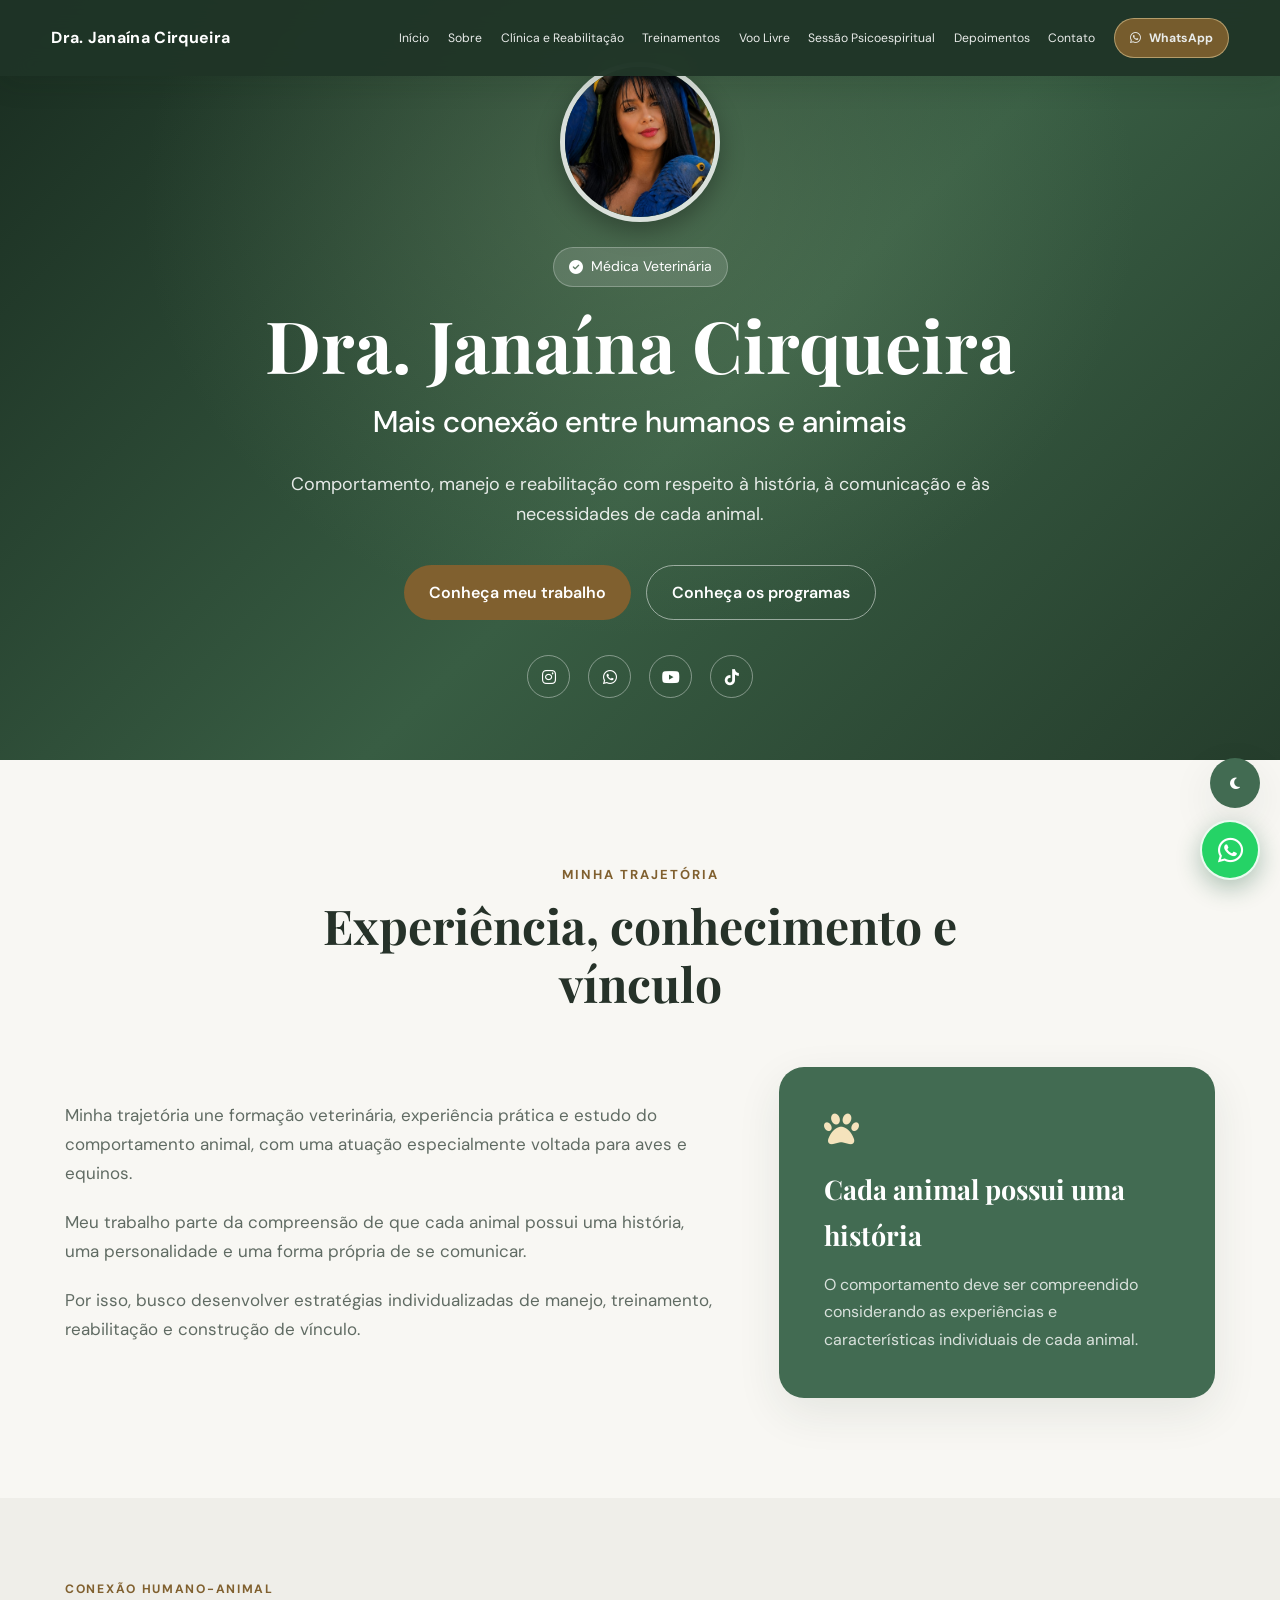
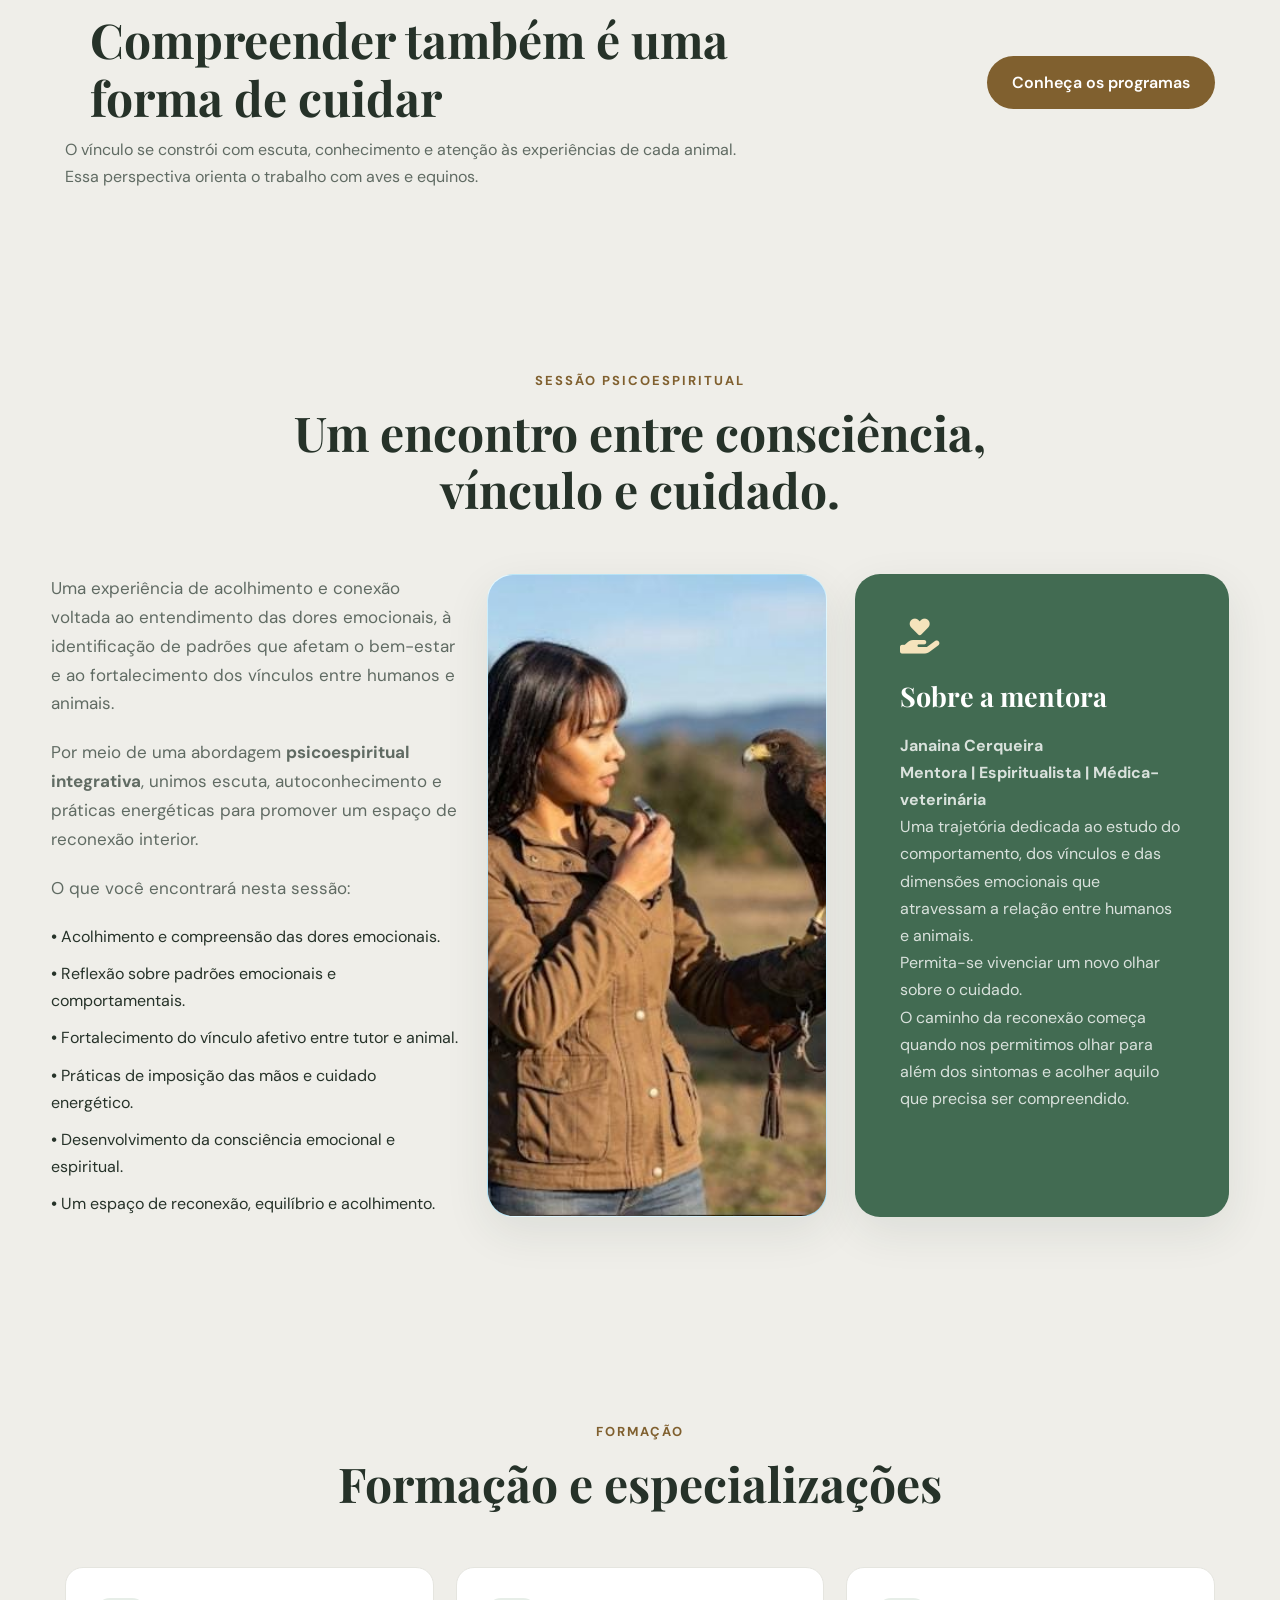
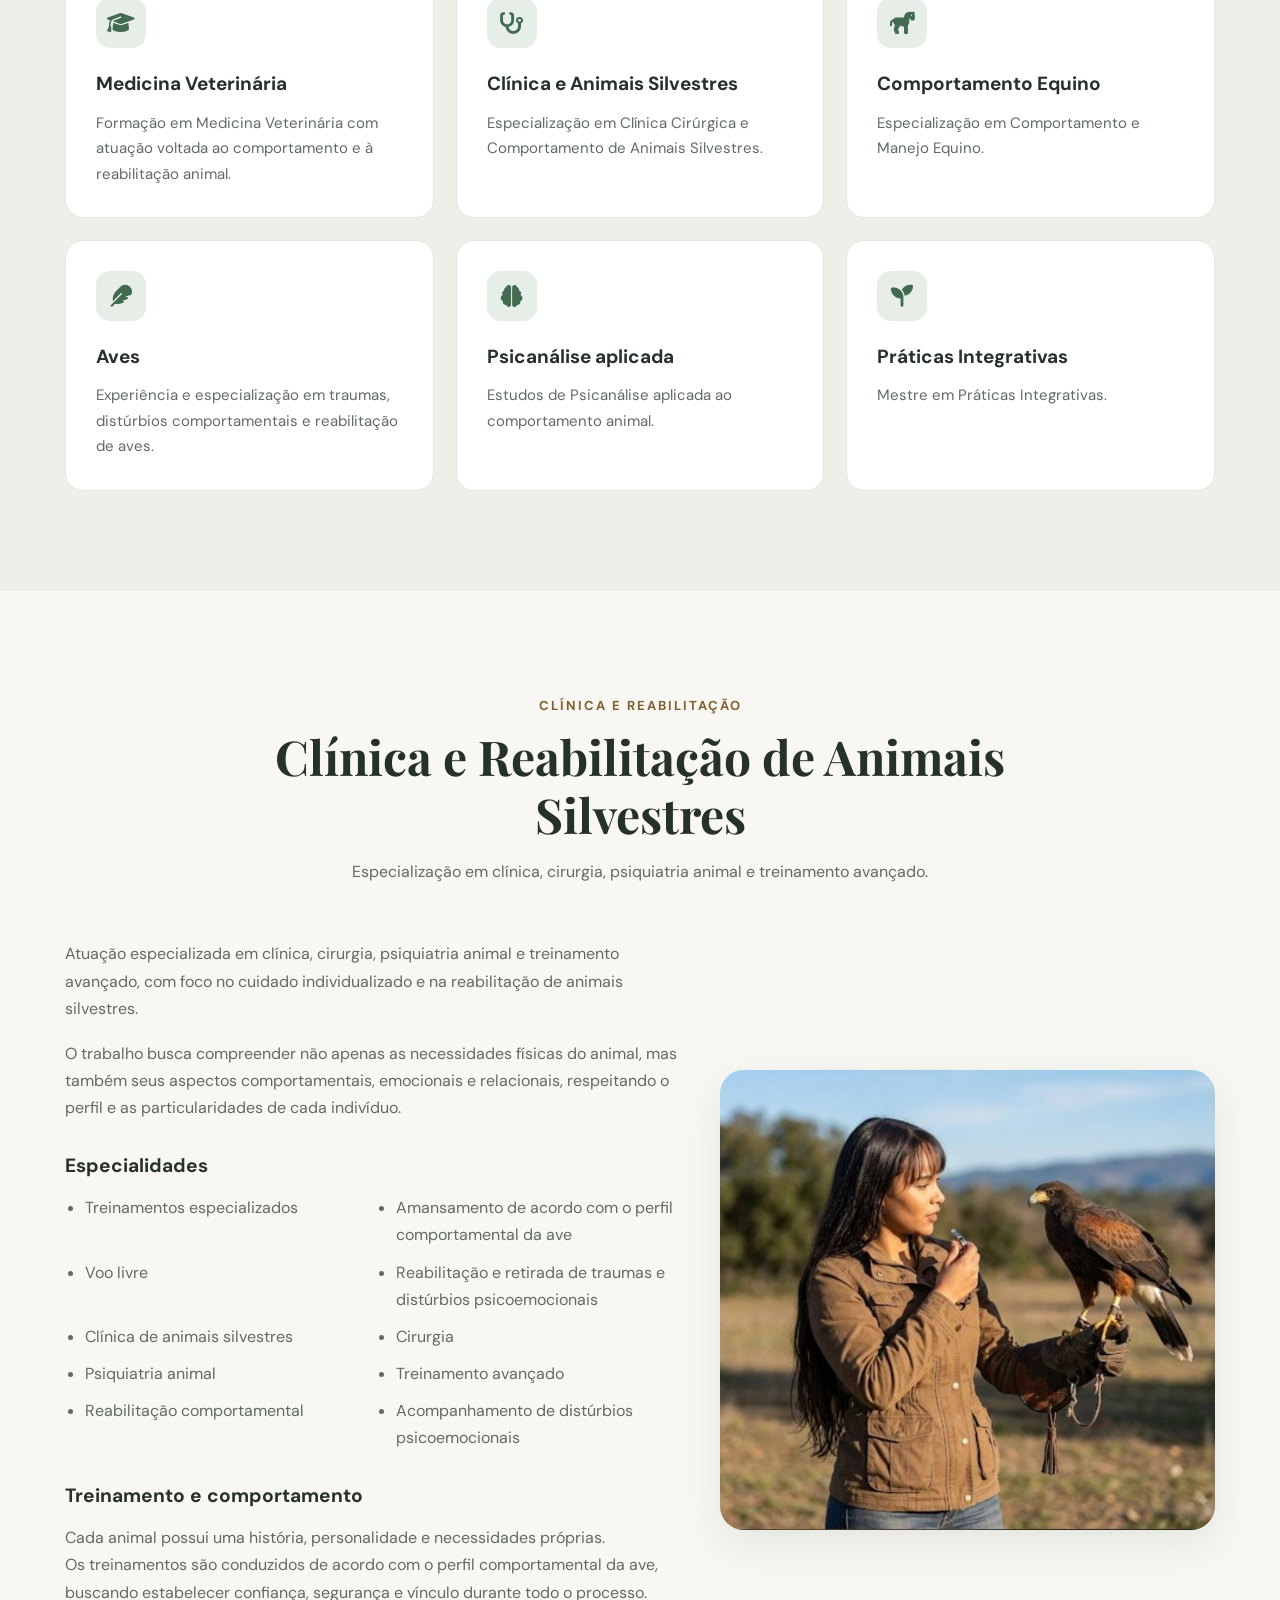
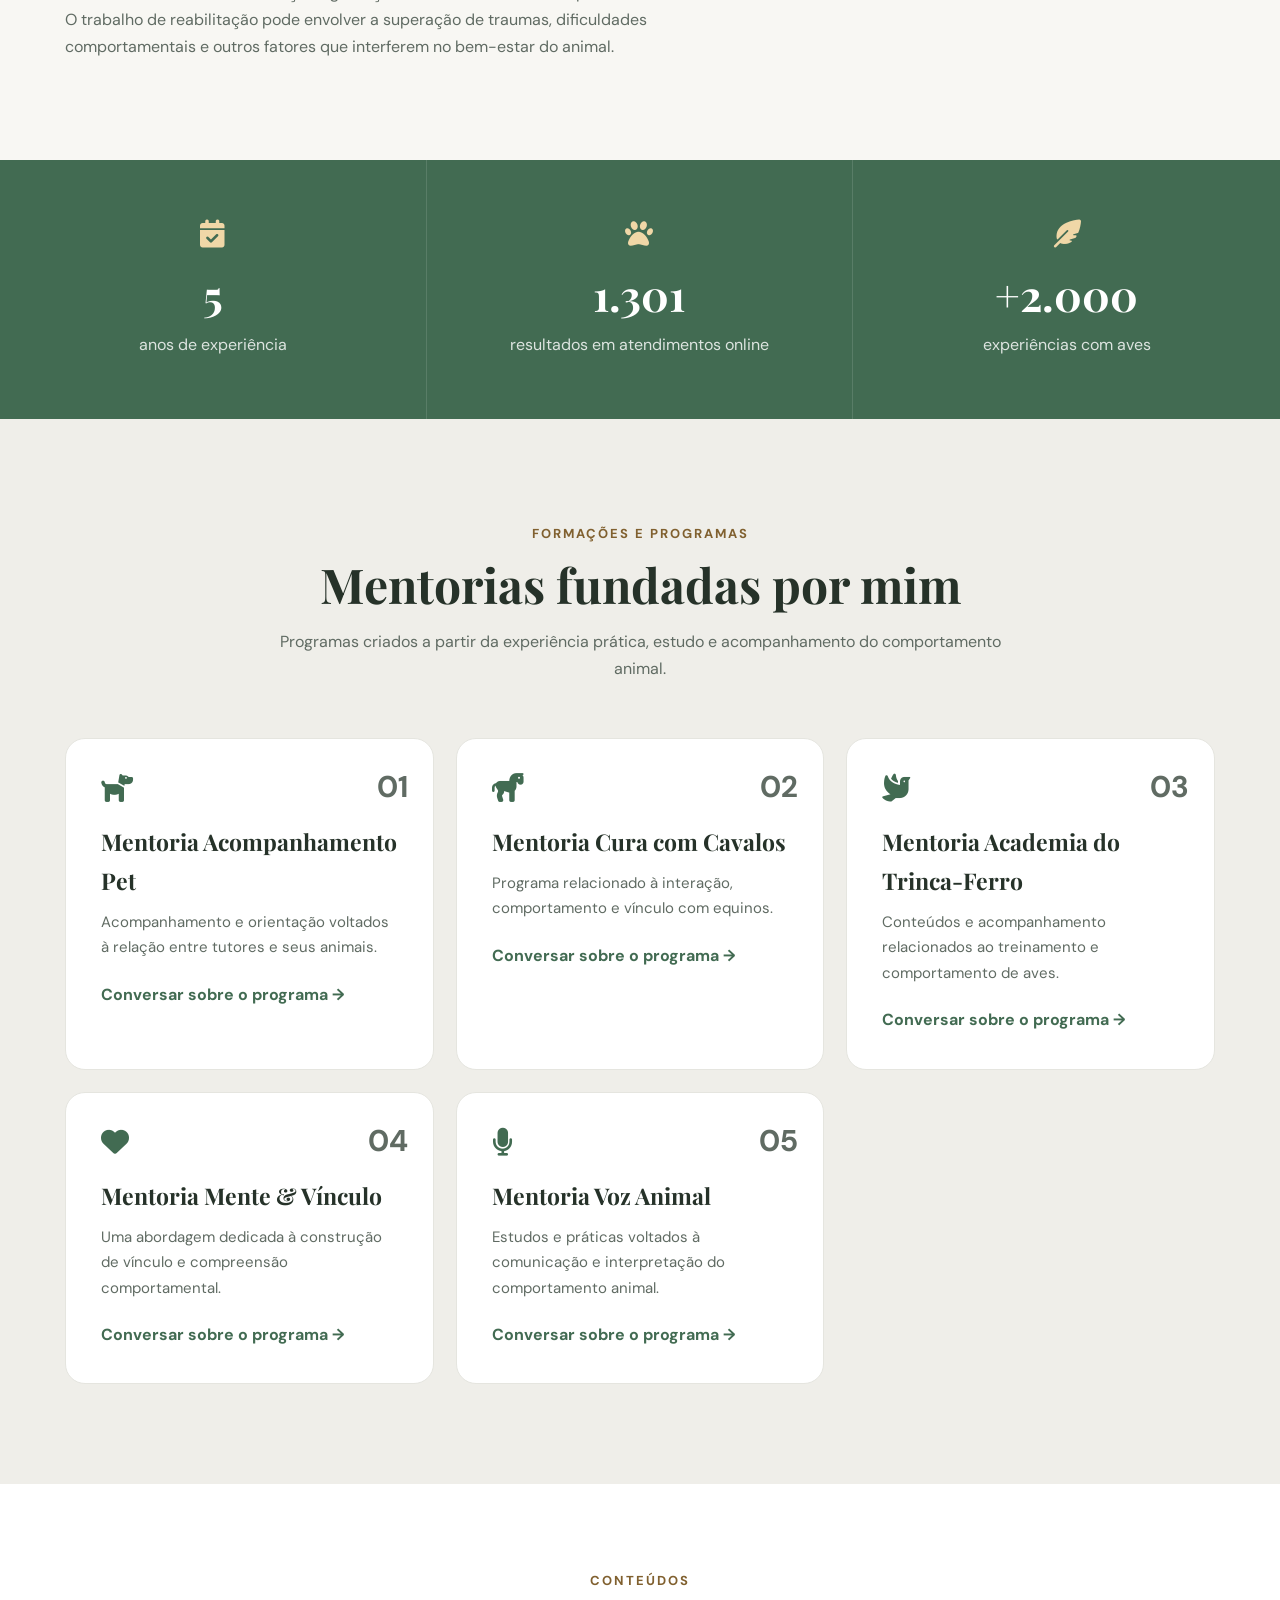
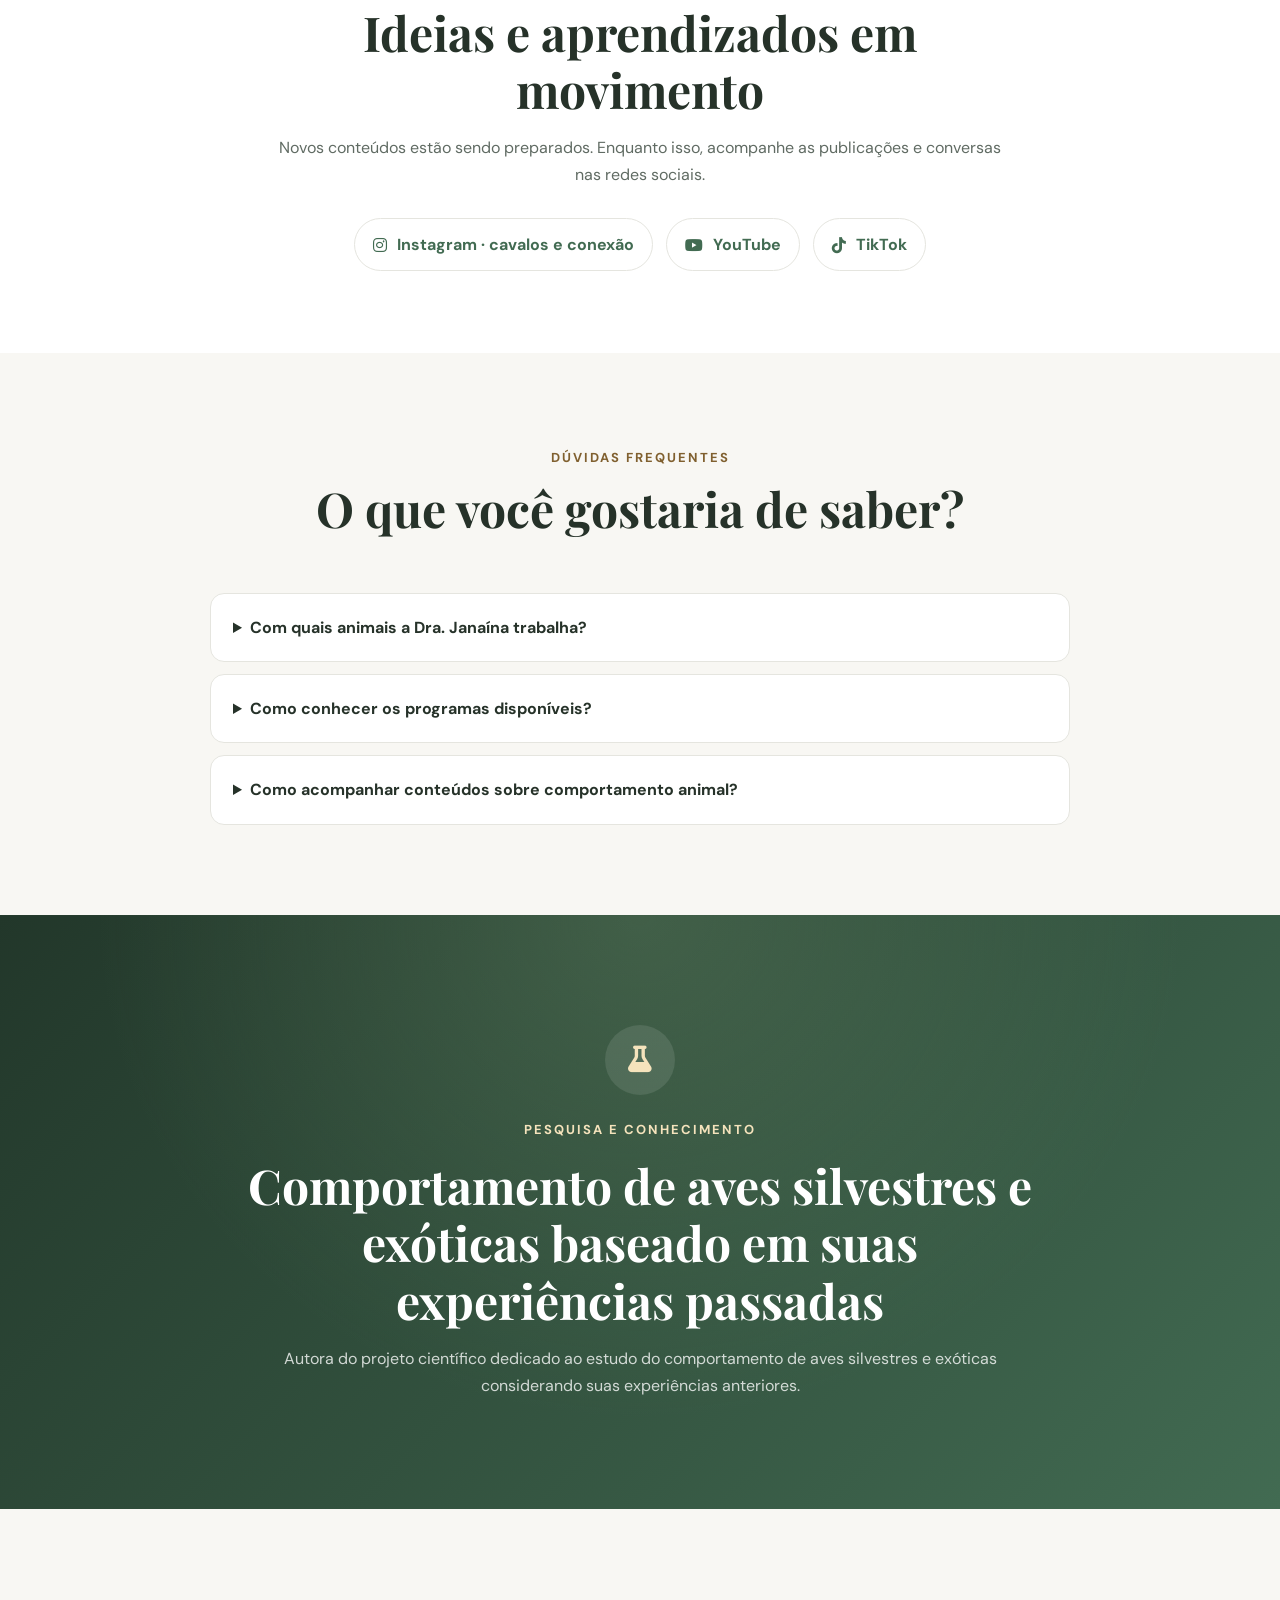
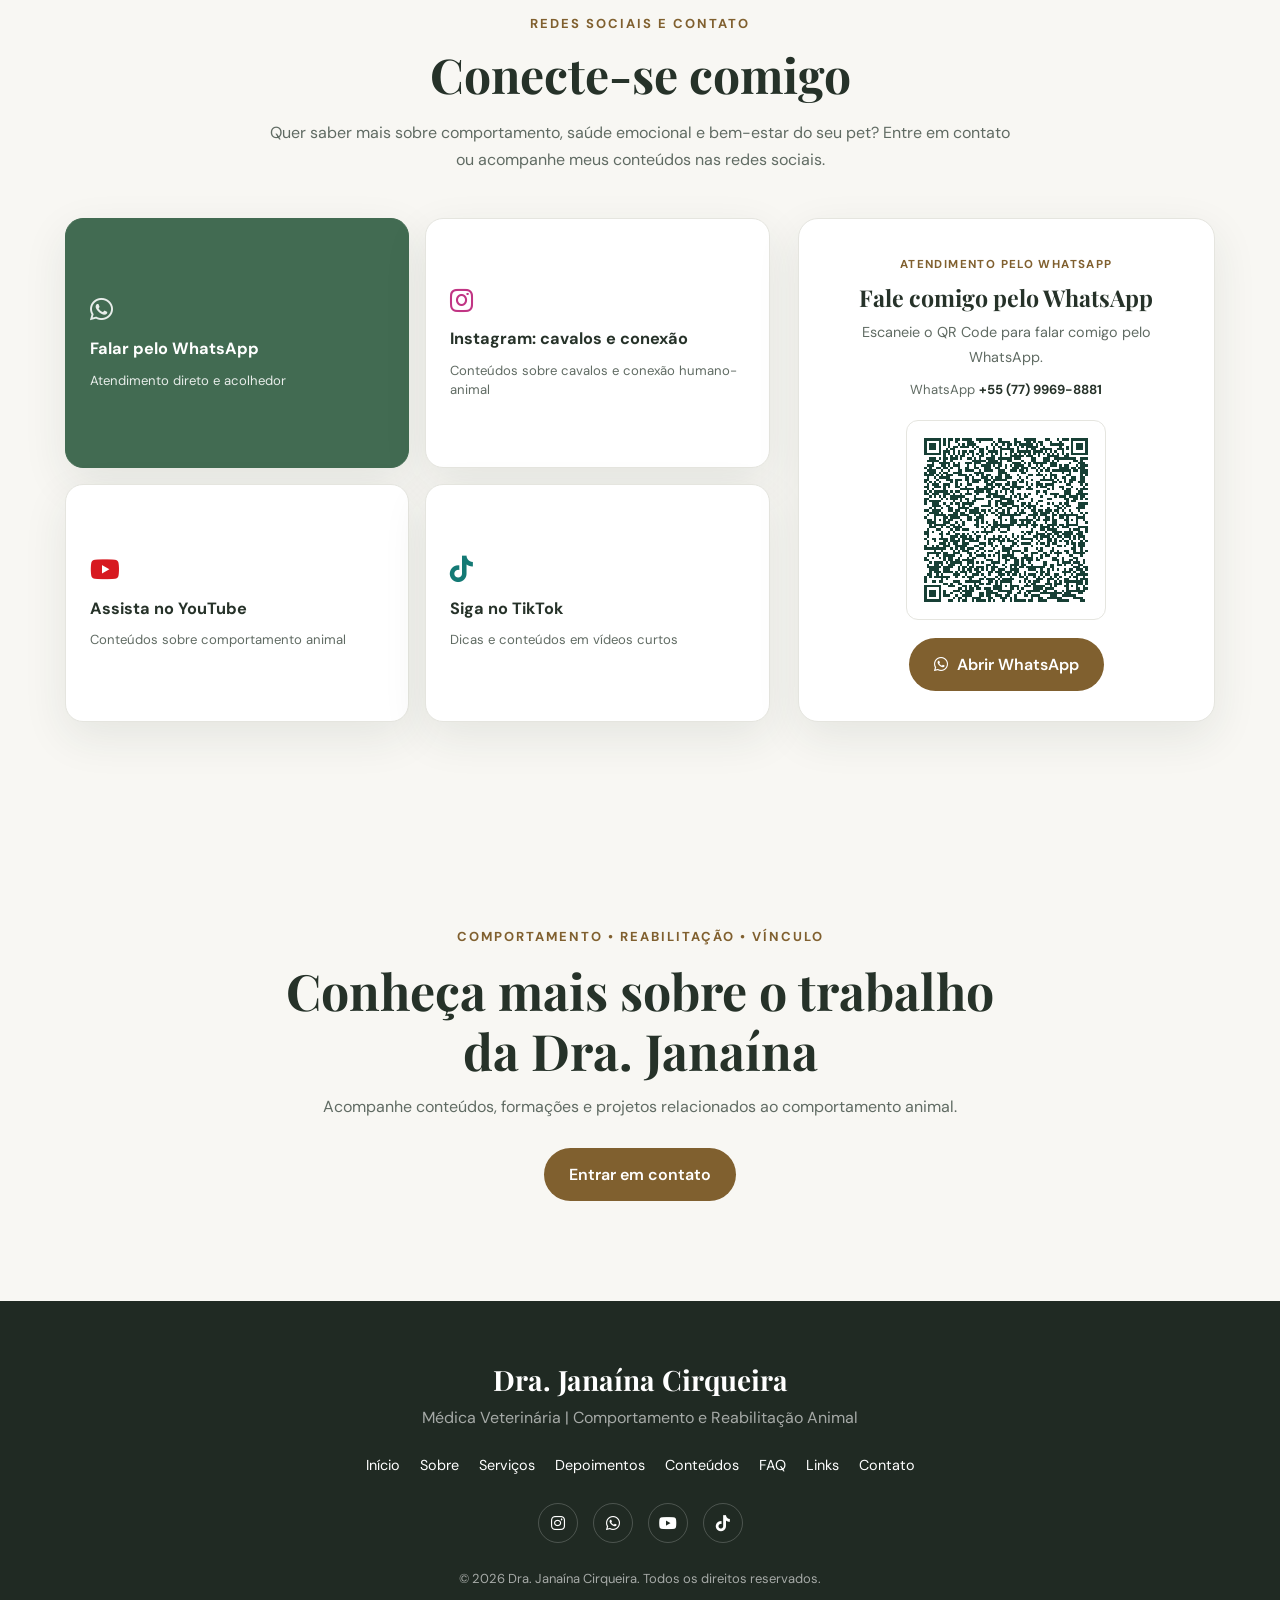
==== commit e06317b3: "Ajusta conteúdo da sessão psicoespiritual Co-authored-by: Copilot App <223556219+Copilot@users.norep" ====
--- a/index.html
+++ b/index.html
@@ -1 +1,33 @@
-<!DOCTYPE html><html lang="pt-BR"><head>    <meta charset="UTF-8">    <meta name="viewport" content="width=device-width, initial-scale=1.0">    <title>Dra. Janaína Cirqueira | Mente Humano Animal</title>    <meta name="description" content="Conheça o trabalho da Dra. Janaína Cirqueira com comportamento, manejo e reabilitação animal, com atuação especial em aves e equinos.">    <link rel="canonical" href="https://danielvl33.github.io/perfil-janaina-site/">    <meta property="og:type" content="website">    <meta property="og:title" content="Dra. Janaína Cirqueira | Mente Humano Animal">    <meta property="og:description" content="Comportamento, manejo e reabilitação animal com respeito à história e à comunicação de cada animal.">    <meta property="og:url" content="https://danielvl33.github.io/perfil-janaina-site/">    <meta property="og:image" content="https://danielvl33.github.io/perfil-janaina-site/img/janaina.jpg">    <meta name="twitter:card" content="summary_large_image">    <meta name="twitter:title" content="Dra. Janaína Cirqueira | Mente Humano Animal">    <meta name="twitter:description" content="Comportamento, manejo e reabilitação animal com respeito à história e à comunicação de cada animal.">    <meta name="twitter:image" content="https://danielvl33.github.io/perfil-janaina-site/img/janaina.jpg">    <meta name="theme-color" content="#2f513c">    <link rel="icon" href="favicon.svg" type="image/svg+xml">    <link rel="stylesheet" href="style.css">    <link rel="stylesheet" href="https://cdnjs.cloudflare.com/ajax/libs/font-awesome/6.5.2/css/all.min.css">    <script type="application/ld+json">    {      "@context": "https://schema.org",      "@type": "Person",      "name": "Dra. Janaína Cirqueira",      "jobTitle": "Médica Veterinária",      "description": "Atuação em comportamento, manejo e reabilitação animal, com especial atenção a aves e equinos.",      "image": "https://danielvl33.github.io/perfil-janaina-site/img/janaina.jpg",      "sameAs": [        "https://www.instagram.com/mentehumanoanimal?stkn=aWZvczNvdmJ4eDc5",        "https://youtube.com/@mestredaconcienciaanimal?si=yA33mfYnlB5Yrd-f",        "https://www.tiktok.com/@dracomportamental?_r=1&_t=ZS-9AFgJZx7Hey"      ]    }    </script></head><body>    <!-- BOTÃO TEMA -->    <button class="theme-toggle" id="themeToggle" type="button" aria-label="Alternar tema">        <i class="fa-solid fa-moon" aria-hidden="true"></i>    </button>    <!-- HERO -->    <header class="hero" id="inicio">        <div class="hero-overlay"></div>        <nav class="site-nav" aria-label="Navegação principal">            <a class="site-nav-brand" href="index.html#inicio">Dra. Janaína Cirqueira</a>            <button class="nav-toggle" type="button" aria-expanded="false" aria-controls="primary-navigation" aria-label="Abrir menu">                <span></span><span></span><span></span>            </button>            <div class="site-nav-links" id="primary-navigation">                <a href="index.html#inicio">Início</a>                <a href="index.html#sobre">Sobre</a>                <a href="index.html#aves">Clínica e Reabilitação</a>                <a href="index.html#treinamentos">Treinamentos</a>                <a href="index.html#voo-livre">Voo Livre</a>                <a href="index.html#psicoespiritual">Sessão Psicoespiritual</a>                <a href="depoimentos.html">Depoimentos</a>                <a href="index.html#contato">Contato</a>                <a class="site-nav-featured nav-whatsapp" href="https://wa.me/557799698881?text=Ol%C3%A1%21+Preciso+de+ajuda+com+meu+pet+e+vi+que+voc%C3%AA+trabalha+com+comportamento+e+sa%C3%BAde+emocional.+Pode+me+orientar%3F" target="_blank" rel="noopener noreferrer"><i class="fa-brands fa-whatsapp" aria-hidden="true"></i> WhatsApp</a>            </div>        </nav>        <div class="hero-content">            <div class="profile-photo">                <img src="img/janaina.jpg" alt="Dra. Janaína Cirqueira" class="profile-photo-img">            </div>            <span class="badge">                <i class="fa-solid fa-circle-check" aria-hidden="true"></i>                Médica Veterinária            </span>            <h1>Dra. Janaína Cirqueira</h1>            <h2>Mais conexão entre humanos e animais</h2>            <p>Comportamento, manejo e reabilitação com respeito à história, à comunicação e às necessidades de cada animal.</p>            <div class="hero-buttons">                <a href="#sobre" class="btn primary">Conheça meu trabalho</a>                <a href="#mentorias" class="btn secondary">Conheça os programas</a>            </div>            <div class="social-links">                <a href="https://www.instagram.com/mentehumanoanimal?stkn=aWZvczNvdmJ4eDc5" target="_blank" rel="noopener noreferrer" aria-label="Instagram"><i class="fa-brands fa-instagram" aria-hidden="true"></i></a>                <a href="https://wa.me/557799698881?text=Ol%C3%A1%21+Preciso+de+ajuda+com+meu+pet+e+vi+que+voc%C3%AA+trabalha+com+comportamento+e+sa%C3%BAde+emocional.+Pode+me+orientar%3F" target="_blank" rel="noopener noreferrer" aria-label="WhatsApp"><i class="fa-brands fa-whatsapp" aria-hidden="true"></i></a>                <a href="https://youtube.com/@mestredaconcienciaanimal?si=yA33mfYnlB5Yrd-f" target="_blank" rel="noopener noreferrer" aria-label="YouTube"><i class="fa-brands fa-youtube" aria-hidden="true"></i></a>                <a href="https://www.tiktok.com/@dracomportamental?_r=1&amp;_t=ZS-9AFgJZx7Hey" target="_blank" rel="noopener noreferrer" aria-label="TikTok"><i class="fa-brands fa-tiktok" aria-hidden="true"></i></a>            </div>        </div>    </header>    <main>        <!-- SOBRE -->        <section class="section" id="sobre">            <div class="section-title">                <span>Minha trajetória</span>                <h2>Experiência, conhecimento e vínculo</h2>            </div>            <div class="about-grid">                <div class="about-text">                    <p>Minha trajetória une formação veterinária, experiência prática e estudo do comportamento animal, com uma atuação especialmente voltada para aves e equinos.</p>                    <p>Meu trabalho parte da compreensão de que cada animal possui uma história, uma personalidade e uma forma própria de se comunicar.</p>                    <p>Por isso, busco desenvolver estratégias individualizadas de manejo, treinamento, reabilitação e construção de vínculo.</p>                </div>                <div class="highlight-card">                    <i class="fa-solid fa-paw" aria-hidden="true"></i>                    <h3>Cada animal possui uma história</h3>                    <p>O comportamento deve ser compreendido considerando as experiências e características individuais de cada animal.</p>                </div>            </div>        </section>        <section class="connection-band" aria-labelledby="connection-title">            <div>                <span>Conexão humano-animal</span>                <h2 id="connection-title">Compreender também é uma forma de cuidar</h2>                <p>O vínculo se constrói com escuta, conhecimento e atenção às experiências de cada animal. Essa perspectiva orienta o trabalho com aves e equinos.</p>            </div>            <a class="btn primary" href="#mentorias">Conheça os programas</a>        </section>        <section class="section gray-section" id="psicoespiritual">            <div class="section-title">                <span>Sessão Psicoespiritual</span>                <h2>Um encontro entre consciência, vínculo e cuidado.</h2>            </div>            <div class="about-grid psicoespiritual-grid">                <div class="about-text">                    <p>Uma experiência de acolhimento e conexão voltada ao entendimento das dores emocionais, à identificação de padrões que podem afetar o bem-estar e ao fortalecimento dos vínculos entre humanos e animais.</p>                    <p>Por meio de uma abordagem <strong>psicoespiritual integrativa</strong>, unimos escuta, autoconhecimento e práticas energéticas para promover um espaço de reconexão interior, consciência e acolhimento.</p>                    <p>O objetivo é acolher, compreender e orientar a relação entre tutor e animal com sensibilidade, presença e consciência emocional.</p>                    <div class="hero-buttons" style="justify-content: flex-start; margin-top: 22px;">                        <a href="https://wa.me/557799698881?text=Ol%C3%A1%21+Preciso+de+ajuda+com+meu+pet+e+vi+que+voc%C3%AA+trabalha+com+comportamento+e+sa%C3%BAde+emocional.+Pode+me+orientar%3F" class="btn primary" target="_blank" rel="noopener noreferrer">Agendar minha sessão</a>                    </div>                </div>                <figure class="psicoespiritual-visual">                    <img src="img/psicoespiritual-session.jpg" alt="Captura de conversa sobre acolhimento, conexão e cuidado entre humano e animal." loading="lazy">                </figure>                <div class="highlight-card">                    <i class="fa-solid fa-hand-holding-heart" aria-hidden="true"></i>                    <h3>O que você encontrará nesta sessão?</h3>                    <ul style="list-style: none; padding-left: 0; margin-top: 16px; display: grid; gap: 10px;">                        <li><strong>🤍</strong> Acolhimento e compreensão das dores emocionais</li>                        <li><strong>🧠</strong> Reflexão sobre padrões emocionais e comportamentais</li>                        <li><strong>🐾</strong> Fortalecimento do vínculo afetivo entre tutor e animal</li>                        <li><strong>✋</strong> Práticas de imposição das mãos e cuidado energético</li>                        <li><strong>✨</strong> Desenvolvimento da consciência emocional e espiritual</li>                        <li><strong>🌿</strong> Um espaço de reconexão, equilíbrio e acolhimento</li>                    </ul>                </div>            </div>            <div class="section-title" style="margin-top: 56px;">                <span>Sobre a mentora</span>                <h2>Janaina Cerqueira</h2>            </div>            <div class="about-grid">                <div class="about-text">                    <p><strong>Mentora | Espiritualista | Médica-veterinária</strong></p>                    <p>Uma trajetória dedicada ao estudo do comportamento, dos vínculos e das dimensões emocionais que atravessam a relação entre humanos e animais.</p>                    <p>Seu trabalho nasce de um olhar atento para aquilo que existe além do comportamento aparente, valorizando a escuta, a compreensão e a construção de vínculos mais conscientes.</p>                    <p><strong>Permita-se vivenciar um novo olhar sobre o cuidado.</strong></p>                    <p>O caminho da reconexão começa quando nos permitimos olhar para além dos sintomas e acolher aquilo que precisa ser compreendido.</p>                    <p><strong>Um convite para olhar com mais consciência, acolher com mais presença e fortalecer os vínculos que realmente importam.</strong> <a href="https://wa.me/557799698881?text=Ol%C3%A1%21+Preciso+de+ajuda+com+meu+pet+e+vi+que+voc%C3%AA+trabalha+com+comportamento+e+sa%C3%BAde+emocional.+Pode+me+orientar%3F" target="_blank" rel="noopener noreferrer" style="color: var(--link-color); font-weight: 700;">Agende sua sessão</a></p>                </div>                <div class="highlight-card">                    <i class="fa-solid fa-spa" aria-hidden="true"></i>                    <h3>Um convite para desacelerar, perceber e compreender.</h3>                    <p>A abordagem foi pensada para ampliar a consciência, fortalecer vínculos e criar espaço para acolhimento emocional e conexão interior.</p>                </div>            </div>            <div class="section-title" style="margin-top: 56px;">                <span>O cuidado</span>                <h2>Dê espaço para um novo olhar sobre o cuidado.</h2>            </div>            <div class="about-grid">                <div class="about-text">                    <p>Se você sente que existe algo na relação com seu animal que precisa ser compreendido, acolhido ou ressignificado, permita-se viver esse momento de conexão e consciência.</p>                    <p>Agende uma <strong>Sessão Psicoespiritual</strong> e reserve um momento dedicado à escuta, ao autoconhecimento e ao fortalecimento do vínculo entre você e seu animal.</p>                    <p><strong>Seu caminho de reconexão pode começar com um primeiro encontro.</strong></p>                    <div class="hero-buttons" style="justify-content: flex-start; margin-top: 18px;">                        <a href="https://wa.me/557799698881?text=Ol%C3%A1%21+Preciso+de+ajuda+com+meu+pet+e+vi+que+voc%C3%AA+trabalha+com+comportamento+e+sa%C3%BAde+emocional.+Pode+me+orientar%3F" class="btn primary" target="_blank" rel="noopener noreferrer">Agendar minha sessão</a>                    </div>                </div>                <div class="highlight-card">                    <i class="fa-solid fa-flower-daffodil" aria-hidden="true"></i>                    <h3>Atendimento com acolhimento e presença</h3>                    <p>As sessões possuem caráter complementar e não substituem avaliação ou tratamento médico-veterinário quando necessário.</p>                </div>            </div>        </section>        <!-- FORMAÇÃO -->        <section class="section gray-section">            <div class="section-title">                <span>Formação</span>                <h2>Formação e especializações</h2>            </div>            <div class="cards-grid">                <article class="info-card">                    <div class="card-icon"><i class="fa-solid fa-graduation-cap" aria-hidden="true"></i></div>                    <h3>Medicina Veterinária</h3>                    <p>Formação em Medicina Veterinária com atuação voltada ao comportamento e à reabilitação animal.</p>                </article>                <article class="info-card">                    <div class="card-icon"><i class="fa-solid fa-stethoscope" aria-hidden="true"></i></div>                    <h3>Clínica e Animais Silvestres</h3>                    <p>Especialização em Clínica Cirúrgica e Comportamento de Animais Silvestres.</p>                </article>                <article class="info-card">                    <div class="card-icon"><i class="fa-solid fa-horse" aria-hidden="true"></i></div>                    <h3>Comportamento Equino</h3>                    <p>Especialização em Comportamento e Manejo Equino.</p>                </article>                <article class="info-card">                    <div class="card-icon"><i class="fa-solid fa-feather" aria-hidden="true"></i></div>                    <h3>Aves</h3>                    <p>Experiência e especialização em traumas, distúrbios comportamentais e reabilitação de aves.</p>                </article>                <article class="info-card">                    <div class="card-icon"><i class="fa-solid fa-brain" aria-hidden="true"></i></div>                    <h3>Psicanálise aplicada</h3>                    <p>Estudos de Psicanálise aplicada ao comportamento animal.</p>                </article>                <article class="info-card">                    <div class="card-icon"><i class="fa-solid fa-seedling" aria-hidden="true"></i></div>                    <h3>Práticas Integrativas</h3>                    <p>Mestre em Práticas Integrativas.</p>                </article>            </div>        </section>        <!-- AVES -->        <section class="section" id="aves">            <div class="section-title">                <span>Clínica e reabilitação</span>                <h2>Clínica e Reabilitação de Animais Silvestres</h2>                <p>Especialização em clínica, cirurgia, psiquiatria animal e treinamento avançado.</p>            </div>            <div class="silvestres-layout">                <div class="silvestres-copy">                    <p>Atuação especializada em clínica, cirurgia, psiquiatria animal e treinamento avançado, com foco no cuidado individualizado e na reabilitação de animais silvestres.</p>                    <p>O trabalho busca compreender não apenas as necessidades físicas do animal, mas também seus aspectos comportamentais, emocionais e relacionais, respeitando o perfil e as particularidades de cada indivíduo.</p>                    <div class="specialty-list">                        <h3>Especialidades</h3>                        <ul>                            <li>Treinamentos especializados</li>                            <li>Amansamento de acordo com o perfil comportamental da ave</li>                            <li>Voo livre</li>                            <li>Reabilitação e retirada de traumas e distúrbios psicoemocionais</li>                            <li>Clínica de animais silvestres</li>                            <li>Cirurgia</li>                            <li>Psiquiatria animal</li>                            <li>Treinamento avançado</li>                            <li>Reabilitação comportamental</li>                            <li>Acompanhamento de distúrbios psicoemocionais</li>                        </ul>                    </div>                    <div class="behavior-block">                        <h3>Treinamento e comportamento</h3>                        <p>Cada animal possui uma história, personalidade e necessidades próprias.</p>                        <p>Os treinamentos são conduzidos de acordo com o perfil comportamental da ave, buscando estabelecer confiança, segurança e vínculo durante todo o processo.</p>                        <p>O trabalho de reabilitação pode envolver a superação de traumas, dificuldades comportamentais e outros fatores que interferem no bem-estar do animal.</p>                    </div>                </div>                <figure class="silvestres-visual">                    <img src="img/aves.jpeg" alt="Janaina Cerqueira trabalhando com uma ave silvestre durante atendimento e cuidado comportamental." loading="lazy">                </figure>            </div>        </section>        <!-- NÚMEROS -->        <section class="stats">            <div class="stat">                <i class="fa-solid fa-calendar-check" aria-hidden="true"></i>                <strong data-number="8">0</strong>                <span>anos de experiência</span>            </div>            <div class="stat">                <i class="fa-solid fa-paw" aria-hidden="true"></i>                <strong data-number="2000">0</strong>                <span>resultados em atendimentos online</span>            </div>            <div class="stat">                <i class="fa-solid fa-feather-pointed" aria-hidden="true"></i>                <strong>+2.000</strong>                <span>experiências com aves</span>            </div>        </section>        <!-- MENTORIAS -->        <section class="section gray-section" id="treinamentos">            <div class="section-title">                <span>Formações e programas</span>                <h2>Mentorias fundadas por mim</h2>                <p>Programas criados a partir da experiência prática, estudo e acompanhamento do comportamento animal.</p>            </div>            <div class="mentorias-grid">                <article class="mentoria">                    <span class="number">01</span>                    <i class="fa-solid fa-dog" aria-hidden="true"></i>                    <h3>Mentoria Acompanhamento Pet</h3>                    <p>Acompanhamento e orientação voltados à relação entre tutores e seus animais.</p>                    <a href="https://wa.me/557799698881?text=Ol%C3%A1%21+Preciso+de+ajuda+com+meu+pet+e+vi+que+voc%C3%AA+trabalha+com+comportamento+e+sa%C3%BAde+emocional.+Pode+me+orientar%3F" class="learn-more" target="_blank" rel="noopener noreferrer">Conversar sobre o programa <span aria-hidden="true">→</span></a>                </article>                <article class="mentoria">                    <span class="number">02</span>                    <i class="fa-solid fa-horse" aria-hidden="true"></i>                    <h3>Mentoria Cura com Cavalos</h3>                    <p>Programa relacionado à interação, comportamento e vínculo com equinos.</p>                    <a href="https://wa.me/557799698881?text=Ol%C3%A1%21+Preciso+de+ajuda+com+meu+pet+e+vi+que+voc%C3%AA+trabalha+com+comportamento+e+sa%C3%BAde+emocional.+Pode+me+orientar%3F" class="learn-more" target="_blank" rel="noopener noreferrer">Conversar sobre o programa <span aria-hidden="true">→</span></a>                </article>                <article class="mentoria">                    <span class="number">03</span>                    <i class="fa-solid fa-dove" aria-hidden="true"></i>                    <h3>Mentoria Academia do Trinca-Ferro</h3>                    <p>Conteúdos e acompanhamento relacionados ao treinamento e comportamento de aves.</p>                    <a href="https://wa.me/557799698881?text=Ol%C3%A1%21+Preciso+de+ajuda+com+meu+pet+e+vi+que+voc%C3%AA+trabalha+com+comportamento+e+sa%C3%BAde+emocional.+Pode+me+orientar%3F" class="learn-more" target="_blank" rel="noopener noreferrer">Conversar sobre o programa <span aria-hidden="true">→</span></a>                </article>                <article class="mentoria">                    <span class="number">04</span>                    <i class="fa-solid fa-heart" aria-hidden="true"></i>                    <h3>Mentoria Mente &amp; Vínculo</h3>                    <p>Uma abordagem dedicada à construção de vínculo e compreensão comportamental.</p>                    <a href="https://wa.me/557799698881?text=Ol%C3%A1%21+Preciso+de+ajuda+com+meu+pet+e+vi+que+voc%C3%AA+trabalha+com+comportamento+e+sa%C3%BAde+emocional.+Pode+me+orientar%3F" class="learn-more" target="_blank" rel="noopener noreferrer">Conversar sobre o programa <span aria-hidden="true">→</span></a>                </article>                <article class="mentoria">                    <span class="number">05</span>                    <i class="fa-solid fa-microphone" aria-hidden="true"></i>                    <h3>Mentoria Voz Animal</h3>                    <p>Estudos e práticas voltados à comunicação e interpretação do comportamento animal.</p>                    <a href="https://wa.me/557799698881?text=Ol%C3%A1%21+Preciso+de+ajuda+com+meu+pet+e+vi+que+voc%C3%AA+trabalha+com+comportamento+e+sa%C3%BAde+emocional.+Pode+me+orientar%3F" class="learn-more" target="_blank" rel="noopener noreferrer">Conversar sobre o programa <span aria-hidden="true">→</span></a>                </article>            </div>        </section>        <section class="content-placeholder" id="conteudos">            <div class="section-title">                <span>Conteúdos</span>                <h2>Ideias e aprendizados em movimento</h2>                <p>Novos conteúdos estão sendo preparados. Enquanto isso, acompanhe as publicações e conversas nas redes sociais.</p>            </div>            <div class="content-social-links">                <a href="https://www.instagram.com/mentehumanoanimal?stkn=aWZvczNvdmJ4eDc5" target="_blank" rel="noopener noreferrer"><i class="fa-brands fa-instagram" aria-hidden="true"></i> Instagram · cavalos e conexão</a>                <a href="https://youtube.com/@mestredaconcienciaanimal?si=yA33mfYnlB5Yrd-f" target="_blank" rel="noopener noreferrer"><i class="fa-brands fa-youtube" aria-hidden="true"></i> YouTube</a>                <a href="https://www.tiktok.com/@dracomportamental?_r=1&amp;_t=ZS-9AFgJZx7Hey" target="_blank" rel="noopener noreferrer"><i class="fa-brands fa-tiktok" aria-hidden="true"></i> TikTok</a>            </div>        </section>        <section class="faq-section" id="faq">            <div class="section-title">                <span>Dúvidas frequentes</span>                <h2>O que você gostaria de saber?</h2>            </div>            <div class="faq-list">                <details>                    <summary>Com quais animais a Dra. Janaína trabalha?</summary>                    <p>A atuação tem atenção especial a aves e equinos, além dos programas de acompanhamento relacionados a pets.</p>                </details>                <details>                    <summary>Como conhecer os programas disponíveis?</summary>                    <p>Entre em contato pelo WhatsApp para conversar sobre os programas e saber mais sobre a proposta que melhor atende à sua necessidade.</p>                </details>                <details>                    <summary>Como acompanhar conteúdos sobre comportamento animal?</summary>                    <p>Acompanhe as redes sociais da Dra. Janaína pelos links nesta página. A seção de conteúdos será atualizada quando novas publicações estiverem disponíveis.</p>                </details>            </div>        </section>        <!-- PESQUISA -->        <section class="research" id="voo-livre">            <div class="research-content">                <div class="research-icon"><i class="fa-solid fa-flask" aria-hidden="true"></i></div>                <span>Pesquisa e conhecimento</span>                <h2>Comportamento de aves silvestres e exóticas baseado em suas experiências passadas</h2>                <p>Autora do projeto científico dedicado ao estudo do comportamento de aves silvestres e exóticas considerando suas experiências anteriores.</p>            </div>        </section>        <section class="contact-section" id="contato" aria-labelledby="contact-title">            <div class="contact-container">                <div class="section-title">                    <span>Redes sociais e contato</span>                    <h2 id="contact-title">Conecte-se comigo</h2>                    <p>Quer saber mais sobre comportamento, saúde emocional e bem-estar do seu pet? Entre em contato ou acompanhe meus conteúdos nas redes sociais.</p>                </div>                <div class="contact-layout">                    <nav class="social-cards" aria-label="Redes sociais da Dra. Janaína">                        <a class="social-card social-card-whatsapp" href="https://wa.me/557799698881?text=Ol%C3%A1%21+Preciso+de+ajuda+com+meu+pet+e+vi+que+voc%C3%AA+trabalha+com+comportamento+e+sa%C3%BAde+emocional.+Pode+me+orientar%3F" target="_blank" rel="noopener noreferrer" aria-label="Falar pelo WhatsApp" title="Falar pelo WhatsApp">                            <i class="fa-brands fa-whatsapp" aria-hidden="true"></i>                            <span>Falar pelo WhatsApp</span>                            <small>Atendimento direto e acolhedor</small>                        </a>                        <a class="social-card social-card-instagram" href="https://www.instagram.com/mentehumanoanimal?stkn=aWZvczNvdmJ4eDc5" target="_blank" rel="noopener noreferrer" aria-label="Visitar Instagram">                            <i class="fa-brands fa-instagram" aria-hidden="true"></i>                            <span>Instagram: cavalos e conexão</span>                            <small>Conteúdos sobre cavalos e conexão humano-animal</small>                        </a>                        <a class="social-card social-card-youtube" href="https://youtube.com/@mestredaconcienciaanimal?si=yA33mfYnlB5Yrd-f" target="_blank" rel="noopener noreferrer" aria-label="Assista no YouTube" title="Assista no YouTube">                            <i class="fa-brands fa-youtube" aria-hidden="true"></i>                            <span>Assista no YouTube</span>                            <small>Conteúdos sobre comportamento animal</small>                        </a>                        <a class="social-card social-card-tiktok" href="https://www.tiktok.com/@dracomportamental?_r=1&amp;_t=ZS-9AFgJZx7Hey" target="_blank" rel="noopener noreferrer" aria-label="Siga no TikTok" title="Siga no TikTok">                            <i class="fa-brands fa-tiktok" aria-hidden="true"></i>                            <span>Siga no TikTok</span>                            <small>Dicas e conteúdos em vídeos curtos</small>                        </a>                    </nav>                    <aside class="contact-qr" aria-labelledby="contact-qr-title">                        <div class="contact-qr-copy">                            <span class="contact-eyebrow">Atendimento pelo WhatsApp</span>                            <h3 id="contact-qr-title">Fale comigo pelo WhatsApp</h3>                            <p>Escaneie o QR Code para falar comigo pelo WhatsApp.</p>                            <p class="contact-phone">WhatsApp <strong>+55 (77) 9969-8881</strong></p>                        </div>                        <img class="contact-qr-image" src="img/whatsapp-qr.svg" width="200" height="200" alt="QR Code para abrir o WhatsApp com a mensagem de contato">                        <a class="btn primary contact-qr-button" href="https://wa.me/557799698881?text=Ol%C3%A1%21+Preciso+de+ajuda+com+meu+pet+e+vi+que+voc%C3%AA+trabalha+com+comportamento+e+sa%C3%BAde+emocional.+Pode+me+orientar%3F" target="_blank" rel="noopener noreferrer" aria-label="Abrir WhatsApp" title="Abrir WhatsApp">                            <i class="fa-brands fa-whatsapp" aria-hidden="true"></i>                            Abrir WhatsApp                        </a>                    </aside>                </div>            </div>        </section>        <!-- CTA -->        <section class="cta">            <div>                <span>Comportamento • Reabilitação • Vínculo</span>                <h2>Conheça mais sobre o trabalho da Dra. Janaína</h2>                <p>Acompanhe conteúdos, formações e projetos relacionados ao comportamento animal.</p>                <a href="https://wa.me/557799698881?text=Ol%C3%A1%21+Preciso+de+ajuda+com+meu+pet+e+vi+que+voc%C3%AA+trabalha+com+comportamento+e+sa%C3%BAde+emocional.+Pode+me+orientar%3F" class="btn primary" target="_blank" rel="noopener noreferrer">Entrar em contato</a>            </div>        </section>    </main>    <!-- FOOTER -->    <footer>        <div class="footer-content">            <h3>Dra. Janaína Cirqueira</h3>            <p>Médica Veterinária | Comportamento e Reabilitação Animal</p>            <nav class="footer-nav" aria-label="Navegação do rodapé">                <a href="index.html#inicio">Início</a><a href="index.html#sobre">Sobre</a><a href="index.html#mentorias">Serviços</a><a href="depoimentos.html">Depoimentos</a><a href="index.html#conteudos">Conteúdos</a><a href="index.html#faq">FAQ</a><a href="links/">Links</a><a href="index.html#contato">Contato</a>            </nav>            <div class="footer-social">                <a href="https://www.instagram.com/mentehumanoanimal?stkn=aWZvczNvdmJ4eDc5" target="_blank" rel="noopener noreferrer" aria-label="Instagram"><i class="fa-brands fa-instagram" aria-hidden="true"></i></a>                <a href="https://wa.me/557799698881?text=Ol%C3%A1%21+Preciso+de+ajuda+com+meu+pet+e+vi+que+voc%C3%AA+trabalha+com+comportamento+e+sa%C3%BAde+emocional.+Pode+me+orientar%3F" target="_blank" rel="noopener noreferrer" aria-label="WhatsApp"><i class="fa-brands fa-whatsapp" aria-hidden="true"></i></a>                <a href="https://youtube.com/@mestredaconcienciaanimal?si=yA33mfYnlB5Yrd-f" target="_blank" rel="noopener noreferrer" aria-label="YouTube"><i class="fa-brands fa-youtube" aria-hidden="true"></i></a>                <a href="https://www.tiktok.com/@dracomportamental?_r=1&amp;_t=ZS-9AFgJZx7Hey" target="_blank" rel="noopener noreferrer" aria-label="TikTok"><i class="fa-brands fa-tiktok" aria-hidden="true"></i></a>            </div>            <p class="copyright">© <span id="year"></span> Dra. Janaína Cirqueira. Todos os direitos reservados.</p>        </div>    </footer>    <a class="whatsapp-float" href="https://wa.me/557799698881?text=Ol%C3%A1%21+Preciso+de+ajuda+com+meu+pet+e+vi+que+voc%C3%AA+trabalha+com+comportamento+e+sa%C3%BAde+emocional.+Pode+me+orientar%3F" target="_blank" rel="noopener noreferrer" aria-label="Abrir WhatsApp" title="Fale comigo pelo WhatsApp">        <i class="fa-brands fa-whatsapp" aria-hidden="true"></i>    </a>    <script src="script.js"></script></body></html>
+<!DOCTYPE html><html lang="pt-BR"><head>    <meta charset="UTF-8">    <meta name="viewport" content="width=device-width, initial-scale=1.0">    <title>Dra. Janaína Cirqueira | Mente Humano Animal</title>    <meta name="description" content="Conheça o trabalho da Dra. Janaína Cirqueira com comportamento, manejo e reabilitação animal, com atuação especial em aves e equinos.">    <link rel="canonical" href="https://danielvl33.github.io/perfil-janaina-site/">    <meta property="og:type" content="website">    <meta property="og:title" content="Dra. Janaína Cirqueira | Mente Humano Animal">    <meta property="og:description" content="Comportamento, manejo e reabilitação animal com respeito à história e à comunicação de cada animal.">    <meta property="og:url" content="https://danielvl33.github.io/perfil-janaina-site/">    <meta property="og:image" content="https://danielvl33.github.io/perfil-janaina-site/img/janaina.jpg">    <meta name="twitter:card" content="summary_large_image">    <meta name="twitter:title" content="Dra. Janaína Cirqueira | Mente Humano Animal">    <meta name="twitter:description" content="Comportamento, manejo e reabilitação animal com respeito à história e à comunicação de cada animal.">    <meta name="twitter:image" content="https://danielvl33.github.io/perfil-janaina-site/img/janaina.jpg">    <meta name="theme-color" content="#2f513c">    <link rel="icon" href="favicon.svg" type="image/svg+xml">    <link rel="stylesheet" href="style.css">    <link rel="stylesheet" href="https://cdnjs.cloudflare.com/ajax/libs/font-awesome/6.5.2/css/all.min.css">    <script type="application/ld+json">    {      "@context": "https://schema.org",      "@type": "Person",      "name": "Dra. Janaína Cirqueira",      "jobTitle": "Médica Veterinária",      "description": "Atuação em comportamento, manejo e reabilitação animal, com especial atenção a aves e equinos.",      "image": "https://danielvl33.github.io/perfil-janaina-site/img/janaina.jpg",      "sameAs": [        "https://www.instagram.com/mentehumanoanimal?stkn=aWZvczNvdmJ4eDc5",        "https://youtube.com/@mestredaconcienciaanimal?si=yA33mfYnlB5Yrd-f",        "https://www.tiktok.com/@dracomportamental?_r=1&_t=ZS-9AFgJZx7Hey"      ]    }    </script></head><body>    <!-- BOTÃO TEMA -->    <button class="theme-toggle" id="themeToggle" type="button" aria-label="Alternar tema">        <i class="fa-solid fa-moon" aria-hidden="true"></i>    </button>    <!-- HERO -->    <header class="hero" id="inicio">        <div class="hero-overlay"></div>        <nav class="site-nav" aria-label="Navegação principal">            <a class="site-nav-brand" href="index.html#inicio">Dra. Janaína Cirqueira</a>            <button class="nav-toggle" type="button" aria-expanded="false" aria-controls="primary-navigation" aria-label="Abrir menu">                <span></span><span></span><span></span>            </button>            <div class="site-nav-links" id="primary-navigation">                <a href="index.html#inicio">Início</a>                <a href="index.html#sobre">Sobre</a>                <a href="index.html#aves">Clínica e Reabilitação</a>                <a href="index.html#treinamentos">Treinamentos</a>                <a href="index.html#voo-livre">Voo Livre</a>                <a href="index.html#psicoespiritual">Sessão Psicoespiritual</a>                <a href="depoimentos.html">Depoimentos</a>                <a href="index.html#contato">Contato</a>                <a class="site-nav-featured nav-whatsapp" href="https://wa.me/557799698881?text=Ol%C3%A1%21+Preciso+de+ajuda+com+meu+pet+e+vi+que+voc%C3%AA+trabalha+com+comportamento+e+sa%C3%BAde+emocional.+Pode+me+orientar%3F" target="_blank" rel="noopener noreferrer"><i class="fa-brands fa-whatsapp" aria-hidden="true"></i> WhatsApp</a>            </div>        </nav>        <div class="hero-content">            <div class="profile-photo">                <img src="img/janaina.jpg" alt="Dra. Janaína Cirqueira" class="profile-photo-img">            </div>            <span class="badge">                <i class="fa-solid fa-circle-check" aria-hidden="true"></i>                Médica Veterinária            </span>            <h1>Dra. Janaína Cirqueira</h1>            <h2>Mais conexão entre humanos e animais</h2>            <p>Comportamento, manejo e reabilitação com respeito à história, à comunicação e às necessidades de cada animal.</p>            <div class="hero-buttons">                <a href="#sobre" class="btn primary">Conheça meu trabalho</a>                <a href="#mentorias" class="btn secondary">Conheça os programas</a>            </div>            <div class="social-links">                <a href="https://www.instagram.com/mentehumanoanimal?stkn=aWZvczNvdmJ4eDc5" target="_blank" rel="noopener noreferrer" aria-label="Instagram"><i class="fa-brands fa-instagram" aria-hidden="true"></i></a>                <a href="https://wa.me/557799698881?text=Ol%C3%A1%21+Preciso+de+ajuda+com+meu+pet+e+vi+que+voc%C3%AA+trabalha+com+comportamento+e+sa%C3%BAde+emocional.+Pode+me+orientar%3F" target="_blank" rel="noopener noreferrer" aria-label="WhatsApp"><i class="fa-brands fa-whatsapp" aria-hidden="true"></i></a>                <a href="https://youtube.com/@mestredaconcienciaanimal?si=yA33mfYnlB5Yrd-f" target="_blank" rel="noopener noreferrer" aria-label="YouTube"><i class="fa-brands fa-youtube" aria-hidden="true"></i></a>                <a href="https://www.tiktok.com/@dracomportamental?_r=1&amp;_t=ZS-9AFgJZx7Hey" target="_blank" rel="noopener noreferrer" aria-label="TikTok"><i class="fa-brands fa-tiktok" aria-hidden="true"></i></a>            </div>        </div>    </header>    <main>        <!-- SOBRE -->        <section class="section" id="sobre">            <div class="section-title">                <span>Minha trajetória</span>                <h2>Experiência, conhecimento e vínculo</h2>            </div>            <div class="about-grid">                <div class="about-text">                    <p>Minha trajetória une formação veterinária, experiência prática e estudo do comportamento animal, com uma atuação especialmente voltada para aves e equinos.</p>                    <p>Meu trabalho parte da compreensão de que cada animal possui uma história, uma personalidade e uma forma própria de se comunicar.</p>                    <p>Por isso, busco desenvolver estratégias individualizadas de manejo, treinamento, reabilitação e construção de vínculo.</p>                </div>                <div class="highlight-card">                    <i class="fa-solid fa-paw" aria-hidden="true"></i>                    <h3>Cada animal possui uma história</h3>                    <p>O comportamento deve ser compreendido considerando as experiências e características individuais de cada animal.</p>                </div>            </div>        </section>        <section class="connection-band" aria-labelledby="connection-title">            <div>                <span>Conexão humano-animal</span>                <h2 id="connection-title">Compreender também é uma forma de cuidar</h2>                <p>O vínculo se constrói com escuta, conhecimento e atenção às experiências de cada animal. Essa perspectiva orienta o trabalho com aves e equinos.</p>            </div>            <a class="btn primary" href="#mentorias">Conheça os programas</a>        </section>        <section class="section gray-section" id="psicoespiritual">
+            <div class="section-title">
+                <span>Sessão Psicoespiritual</span>
+                <h2>Um encontro entre consciência, vínculo e cuidado.</h2>
+            </div>
+            <div class="about-grid psicoespiritual-grid">
+                <div class="about-text">
+                    <p>Uma experiência de acolhimento e conexão voltada ao entendimento das dores emocionais, à identificação de padrões que afetam o bem-estar e ao fortalecimento dos vínculos entre humanos e animais.</p>
+                    <p>Por meio de uma abordagem <strong>psicoespiritual integrativa</strong>, unimos escuta, autoconhecimento e práticas energéticas para promover um espaço de reconexão interior.</p>
+                    <p>O que você encontrará nesta sessão:</p>
+                    <ul style="list-style: none; padding-left: 0; margin-top: 16px; display: grid; gap: 10px;">
+                        <li><strong>•</strong> Acolhimento e compreensão das dores emocionais.</li>
+                        <li><strong>•</strong> Reflexão sobre padrões emocionais e comportamentais.</li>
+                        <li><strong>•</strong> Fortalecimento do vínculo afetivo entre tutor e animal.</li>
+                        <li><strong>•</strong> Práticas de imposição das mãos e cuidado energético.</li>
+                        <li><strong>•</strong> Desenvolvimento da consciência emocional e espiritual.</li>
+                        <li><strong>•</strong> Um espaço de reconexão, equilíbrio e acolhimento.</li>
+                    </ul>
+                </div>
+                <figure class="psicoespiritual-visual">
+                    <img src="img/psicoespiritual-session.jpg" alt="Sessão psicoespiritual com acolhimento e conexão entre humanos e animais." loading="lazy">
+                </figure>
+                <div class="highlight-card">
+                    <i class="fa-solid fa-hand-holding-heart" aria-hidden="true"></i>
+                    <h3>Sobre a mentora</h3>
+                    <p><strong>Janaina Cerqueira</strong></p>
+                    <p><strong>Mentora | Espiritualista | Médica-veterinária</strong></p>
+                    <p>Uma trajetória dedicada ao estudo do comportamento, dos vínculos e das dimensões emocionais que atravessam a relação entre humanos e animais.</p>
+                    <p>Permita-se vivenciar um novo olhar sobre o cuidado.</p>
+                    <p>O caminho da reconexão começa quando nos permitimos olhar para além dos sintomas e acolher aquilo que precisa ser compreendido.</p>
+                </div>
+            </div>
+        </section>        <!-- FORMAÇÃO -->        <section class="section gray-section">            <div class="section-title">                <span>Formação</span>                <h2>Formação e especializações</h2>            </div>            <div class="cards-grid">                <article class="info-card">                    <div class="card-icon"><i class="fa-solid fa-graduation-cap" aria-hidden="true"></i></div>                    <h3>Medicina Veterinária</h3>                    <p>Formação em Medicina Veterinária com atuação voltada ao comportamento e à reabilitação animal.</p>                </article>                <article class="info-card">                    <div class="card-icon"><i class="fa-solid fa-stethoscope" aria-hidden="true"></i></div>                    <h3>Clínica e Animais Silvestres</h3>                    <p>Especialização em Clínica Cirúrgica e Comportamento de Animais Silvestres.</p>                </article>                <article class="info-card">                    <div class="card-icon"><i class="fa-solid fa-horse" aria-hidden="true"></i></div>                    <h3>Comportamento Equino</h3>                    <p>Especialização em Comportamento e Manejo Equino.</p>                </article>                <article class="info-card">                    <div class="card-icon"><i class="fa-solid fa-feather" aria-hidden="true"></i></div>                    <h3>Aves</h3>                    <p>Experiência e especialização em traumas, distúrbios comportamentais e reabilitação de aves.</p>                </article>                <article class="info-card">                    <div class="card-icon"><i class="fa-solid fa-brain" aria-hidden="true"></i></div>                    <h3>Psicanálise aplicada</h3>                    <p>Estudos de Psicanálise aplicada ao comportamento animal.</p>                </article>                <article class="info-card">                    <div class="card-icon"><i class="fa-solid fa-seedling" aria-hidden="true"></i></div>                    <h3>Práticas Integrativas</h3>                    <p>Mestre em Práticas Integrativas.</p>                </article>            </div>        </section>        <!-- AVES -->        <section class="section" id="aves">            <div class="section-title">                <span>Clínica e reabilitação</span>                <h2>Clínica e Reabilitação de Animais Silvestres</h2>                <p>Especialização em clínica, cirurgia, psiquiatria animal e treinamento avançado.</p>            </div>            <div class="silvestres-layout">                <div class="silvestres-copy">                    <p>Atuação especializada em clínica, cirurgia, psiquiatria animal e treinamento avançado, com foco no cuidado individualizado e na reabilitação de animais silvestres.</p>                    <p>O trabalho busca compreender não apenas as necessidades físicas do animal, mas também seus aspectos comportamentais, emocionais e relacionais, respeitando o perfil e as particularidades de cada indivíduo.</p>                    <div class="specialty-list">                        <h3>Especialidades</h3>                        <ul>                            <li>Treinamentos especializados</li>                            <li>Amansamento de acordo com o perfil comportamental da ave</li>                            <li>Voo livre</li>                            <li>Reabilitação e retirada de traumas e distúrbios psicoemocionais</li>                            <li>Clínica de animais silvestres</li>                            <li>Cirurgia</li>                            <li>Psiquiatria animal</li>                            <li>Treinamento avançado</li>                            <li>Reabilitação comportamental</li>                            <li>Acompanhamento de distúrbios psicoemocionais</li>                        </ul>                    </div>                    <div class="behavior-block">                        <h3>Treinamento e comportamento</h3>                        <p>Cada animal possui uma história, personalidade e necessidades próprias.</p>                        <p>Os treinamentos são conduzidos de acordo com o perfil comportamental da ave, buscando estabelecer confiança, segurança e vínculo durante todo o processo.</p>                        <p>O trabalho de reabilitação pode envolver a superação de traumas, dificuldades comportamentais e outros fatores que interferem no bem-estar do animal.</p>                    </div>                </div>                <figure class="silvestres-visual">                    <img src="img/aves.jpeg" alt="Janaina Cerqueira trabalhando com uma ave silvestre durante atendimento e cuidado comportamental." loading="lazy">                </figure>            </div>        </section>        <!-- NÚMEROS -->        <section class="stats">            <div class="stat">                <i class="fa-solid fa-calendar-check" aria-hidden="true"></i>                <strong data-number="8">0</strong>                <span>anos de experiência</span>            </div>            <div class="stat">                <i class="fa-solid fa-paw" aria-hidden="true"></i>                <strong data-number="2000">0</strong>                <span>resultados em atendimentos online</span>            </div>            <div class="stat">                <i class="fa-solid fa-feather-pointed" aria-hidden="true"></i>                <strong>+2.000</strong>                <span>experiências com aves</span>            </div>        </section>        <!-- MENTORIAS -->        <section class="section gray-section" id="treinamentos">            <div class="section-title">                <span>Formações e programas</span>                <h2>Mentorias fundadas por mim</h2>                <p>Programas criados a partir da experiência prática, estudo e acompanhamento do comportamento animal.</p>            </div>            <div class="mentorias-grid">                <article class="mentoria">                    <span class="number">01</span>                    <i class="fa-solid fa-dog" aria-hidden="true"></i>                    <h3>Mentoria Acompanhamento Pet</h3>                    <p>Acompanhamento e orientação voltados à relação entre tutores e seus animais.</p>                    <a href="https://wa.me/557799698881?text=Ol%C3%A1%21+Preciso+de+ajuda+com+meu+pet+e+vi+que+voc%C3%AA+trabalha+com+comportamento+e+sa%C3%BAde+emocional.+Pode+me+orientar%3F" class="learn-more" target="_blank" rel="noopener noreferrer">Conversar sobre o programa <span aria-hidden="true">→</span></a>                </article>                <article class="mentoria">                    <span class="number">02</span>                    <i class="fa-solid fa-horse" aria-hidden="true"></i>                    <h3>Mentoria Cura com Cavalos</h3>                    <p>Programa relacionado à interação, comportamento e vínculo com equinos.</p>                    <a href="https://wa.me/557799698881?text=Ol%C3%A1%21+Preciso+de+ajuda+com+meu+pet+e+vi+que+voc%C3%AA+trabalha+com+comportamento+e+sa%C3%BAde+emocional.+Pode+me+orientar%3F" class="learn-more" target="_blank" rel="noopener noreferrer">Conversar sobre o programa <span aria-hidden="true">→</span></a>                </article>                <article class="mentoria">                    <span class="number">03</span>                    <i class="fa-solid fa-dove" aria-hidden="true"></i>                    <h3>Mentoria Academia do Trinca-Ferro</h3>                    <p>Conteúdos e acompanhamento relacionados ao treinamento e comportamento de aves.</p>                    <a href="https://wa.me/557799698881?text=Ol%C3%A1%21+Preciso+de+ajuda+com+meu+pet+e+vi+que+voc%C3%AA+trabalha+com+comportamento+e+sa%C3%BAde+emocional.+Pode+me+orientar%3F" class="learn-more" target="_blank" rel="noopener noreferrer">Conversar sobre o programa <span aria-hidden="true">→</span></a>                </article>                <article class="mentoria">                    <span class="number">04</span>                    <i class="fa-solid fa-heart" aria-hidden="true"></i>                    <h3>Mentoria Mente &amp; Vínculo</h3>                    <p>Uma abordagem dedicada à construção de vínculo e compreensão comportamental.</p>                    <a href="https://wa.me/557799698881?text=Ol%C3%A1%21+Preciso+de+ajuda+com+meu+pet+e+vi+que+voc%C3%AA+trabalha+com+comportamento+e+sa%C3%BAde+emocional.+Pode+me+orientar%3F" class="learn-more" target="_blank" rel="noopener noreferrer">Conversar sobre o programa <span aria-hidden="true">→</span></a>                </article>                <article class="mentoria">                    <span class="number">05</span>                    <i class="fa-solid fa-microphone" aria-hidden="true"></i>                    <h3>Mentoria Voz Animal</h3>                    <p>Estudos e práticas voltados à comunicação e interpretação do comportamento animal.</p>                    <a href="https://wa.me/557799698881?text=Ol%C3%A1%21+Preciso+de+ajuda+com+meu+pet+e+vi+que+voc%C3%AA+trabalha+com+comportamento+e+sa%C3%BAde+emocional.+Pode+me+orientar%3F" class="learn-more" target="_blank" rel="noopener noreferrer">Conversar sobre o programa <span aria-hidden="true">→</span></a>                </article>            </div>        </section>        <section class="content-placeholder" id="conteudos">            <div class="section-title">                <span>Conteúdos</span>                <h2>Ideias e aprendizados em movimento</h2>                <p>Novos conteúdos estão sendo preparados. Enquanto isso, acompanhe as publicações e conversas nas redes sociais.</p>            </div>            <div class="content-social-links">                <a href="https://www.instagram.com/mentehumanoanimal?stkn=aWZvczNvdmJ4eDc5" target="_blank" rel="noopener noreferrer"><i class="fa-brands fa-instagram" aria-hidden="true"></i> Instagram · cavalos e conexão</a>                <a href="https://youtube.com/@mestredaconcienciaanimal?si=yA33mfYnlB5Yrd-f" target="_blank" rel="noopener noreferrer"><i class="fa-brands fa-youtube" aria-hidden="true"></i> YouTube</a>                <a href="https://www.tiktok.com/@dracomportamental?_r=1&amp;_t=ZS-9AFgJZx7Hey" target="_blank" rel="noopener noreferrer"><i class="fa-brands fa-tiktok" aria-hidden="true"></i> TikTok</a>            </div>        </section>        <section class="faq-section" id="faq">            <div class="section-title">                <span>Dúvidas frequentes</span>                <h2>O que você gostaria de saber?</h2>            </div>            <div class="faq-list">                <details>                    <summary>Com quais animais a Dra. Janaína trabalha?</summary>                    <p>A atuação tem atenção especial a aves e equinos, além dos programas de acompanhamento relacionados a pets.</p>                </details>                <details>                    <summary>Como conhecer os programas disponíveis?</summary>                    <p>Entre em contato pelo WhatsApp para conversar sobre os programas e saber mais sobre a proposta que melhor atende à sua necessidade.</p>                </details>                <details>                    <summary>Como acompanhar conteúdos sobre comportamento animal?</summary>                    <p>Acompanhe as redes sociais da Dra. Janaína pelos links nesta página. A seção de conteúdos será atualizada quando novas publicações estiverem disponíveis.</p>                </details>            </div>        </section>        <!-- PESQUISA -->        <section class="research" id="voo-livre">            <div class="research-content">                <div class="research-icon"><i class="fa-solid fa-flask" aria-hidden="true"></i></div>                <span>Pesquisa e conhecimento</span>                <h2>Comportamento de aves silvestres e exóticas baseado em suas experiências passadas</h2>                <p>Autora do projeto científico dedicado ao estudo do comportamento de aves silvestres e exóticas considerando suas experiências anteriores.</p>            </div>        </section>        <section class="contact-section" id="contato" aria-labelledby="contact-title">            <div class="contact-container">                <div class="section-title">                    <span>Redes sociais e contato</span>                    <h2 id="contact-title">Conecte-se comigo</h2>                    <p>Quer saber mais sobre comportamento, saúde emocional e bem-estar do seu pet? Entre em contato ou acompanhe meus conteúdos nas redes sociais.</p>                </div>                <div class="contact-layout">                    <nav class="social-cards" aria-label="Redes sociais da Dra. Janaína">                        <a class="social-card social-card-whatsapp" href="https://wa.me/557799698881?text=Ol%C3%A1%21+Preciso+de+ajuda+com+meu+pet+e+vi+que+voc%C3%AA+trabalha+com+comportamento+e+sa%C3%BAde+emocional.+Pode+me+orientar%3F" target="_blank" rel="noopener noreferrer" aria-label="Falar pelo WhatsApp" title="Falar pelo WhatsApp">                            <i class="fa-brands fa-whatsapp" aria-hidden="true"></i>                            <span>Falar pelo WhatsApp</span>                            <small>Atendimento direto e acolhedor</small>                        </a>                        <a class="social-card social-card-instagram" href="https://www.instagram.com/mentehumanoanimal?stkn=aWZvczNvdmJ4eDc5" target="_blank" rel="noopener noreferrer" aria-label="Visitar Instagram">                            <i class="fa-brands fa-instagram" aria-hidden="true"></i>                            <span>Instagram: cavalos e conexão</span>                            <small>Conteúdos sobre cavalos e conexão humano-animal</small>                        </a>                        <a class="social-card social-card-youtube" href="https://youtube.com/@mestredaconcienciaanimal?si=yA33mfYnlB5Yrd-f" target="_blank" rel="noopener noreferrer" aria-label="Assista no YouTube" title="Assista no YouTube">                            <i class="fa-brands fa-youtube" aria-hidden="true"></i>                            <span>Assista no YouTube</span>                            <small>Conteúdos sobre comportamento animal</small>                        </a>                        <a class="social-card social-card-tiktok" href="https://www.tiktok.com/@dracomportamental?_r=1&amp;_t=ZS-9AFgJZx7Hey" target="_blank" rel="noopener noreferrer" aria-label="Siga no TikTok" title="Siga no TikTok">                            <i class="fa-brands fa-tiktok" aria-hidden="true"></i>                            <span>Siga no TikTok</span>                            <small>Dicas e conteúdos em vídeos curtos</small>                        </a>                    </nav>                    <aside class="contact-qr" aria-labelledby="contact-qr-title">                        <div class="contact-qr-copy">                            <span class="contact-eyebrow">Atendimento pelo WhatsApp</span>                            <h3 id="contact-qr-title">Fale comigo pelo WhatsApp</h3>                            <p>Escaneie o QR Code para falar comigo pelo WhatsApp.</p>                            <p class="contact-phone">WhatsApp <strong>+55 (77) 9969-8881</strong></p>                        </div>                        <img class="contact-qr-image" src="img/whatsapp-qr.svg" width="200" height="200" alt="QR Code para abrir o WhatsApp com a mensagem de contato">                        <a class="btn primary contact-qr-button" href="https://wa.me/557799698881?text=Ol%C3%A1%21+Preciso+de+ajuda+com+meu+pet+e+vi+que+voc%C3%AA+trabalha+com+comportamento+e+sa%C3%BAde+emocional.+Pode+me+orientar%3F" target="_blank" rel="noopener noreferrer" aria-label="Abrir WhatsApp" title="Abrir WhatsApp">                            <i class="fa-brands fa-whatsapp" aria-hidden="true"></i>                            Abrir WhatsApp                        </a>                    </aside>                </div>            </div>        </section>        <!-- CTA -->        <section class="cta">            <div>                <span>Comportamento • Reabilitação • Vínculo</span>                <h2>Conheça mais sobre o trabalho da Dra. Janaína</h2>                <p>Acompanhe conteúdos, formações e projetos relacionados ao comportamento animal.</p>                <a href="https://wa.me/557799698881?text=Ol%C3%A1%21+Preciso+de+ajuda+com+meu+pet+e+vi+que+voc%C3%AA+trabalha+com+comportamento+e+sa%C3%BAde+emocional.+Pode+me+orientar%3F" class="btn primary" target="_blank" rel="noopener noreferrer">Entrar em contato</a>            </div>        </section>    </main>    <!-- FOOTER -->    <footer>        <div class="footer-content">            <h3>Dra. Janaína Cirqueira</h3>            <p>Médica Veterinária | Comportamento e Reabilitação Animal</p>            <nav class="footer-nav" aria-label="Navegação do rodapé">                <a href="index.html#inicio">Início</a><a href="index.html#sobre">Sobre</a><a href="index.html#mentorias">Serviços</a><a href="depoimentos.html">Depoimentos</a><a href="index.html#conteudos">Conteúdos</a><a href="index.html#faq">FAQ</a><a href="links/">Links</a><a href="index.html#contato">Contato</a>            </nav>            <div class="footer-social">                <a href="https://www.instagram.com/mentehumanoanimal?stkn=aWZvczNvdmJ4eDc5" target="_blank" rel="noopener noreferrer" aria-label="Instagram"><i class="fa-brands fa-instagram" aria-hidden="true"></i></a>                <a href="https://wa.me/557799698881?text=Ol%C3%A1%21+Preciso+de+ajuda+com+meu+pet+e+vi+que+voc%C3%AA+trabalha+com+comportamento+e+sa%C3%BAde+emocional.+Pode+me+orientar%3F" target="_blank" rel="noopener noreferrer" aria-label="WhatsApp"><i class="fa-brands fa-whatsapp" aria-hidden="true"></i></a>                <a href="https://youtube.com/@mestredaconcienciaanimal?si=yA33mfYnlB5Yrd-f" target="_blank" rel="noopener noreferrer" aria-label="YouTube"><i class="fa-brands fa-youtube" aria-hidden="true"></i></a>                <a href="https://www.tiktok.com/@dracomportamental?_r=1&amp;_t=ZS-9AFgJZx7Hey" target="_blank" rel="noopener noreferrer" aria-label="TikTok"><i class="fa-brands fa-tiktok" aria-hidden="true"></i></a>            </div>            <p class="copyright">© <span id="year"></span> Dra. Janaína Cirqueira. Todos os direitos reservados.</p>        </div>    </footer>    <a class="whatsapp-float" href="https://wa.me/557799698881?text=Ol%C3%A1%21+Preciso+de+ajuda+com+meu+pet+e+vi+que+voc%C3%AA+trabalha+com+comportamento+e+sa%C3%BAde+emocional.+Pode+me+orientar%3F" target="_blank" rel="noopener noreferrer" aria-label="Abrir WhatsApp" title="Fale comigo pelo WhatsApp">        <i class="fa-brands fa-whatsapp" aria-hidden="true"></i>    </a>    <script src="script.js"></script></body></html>
